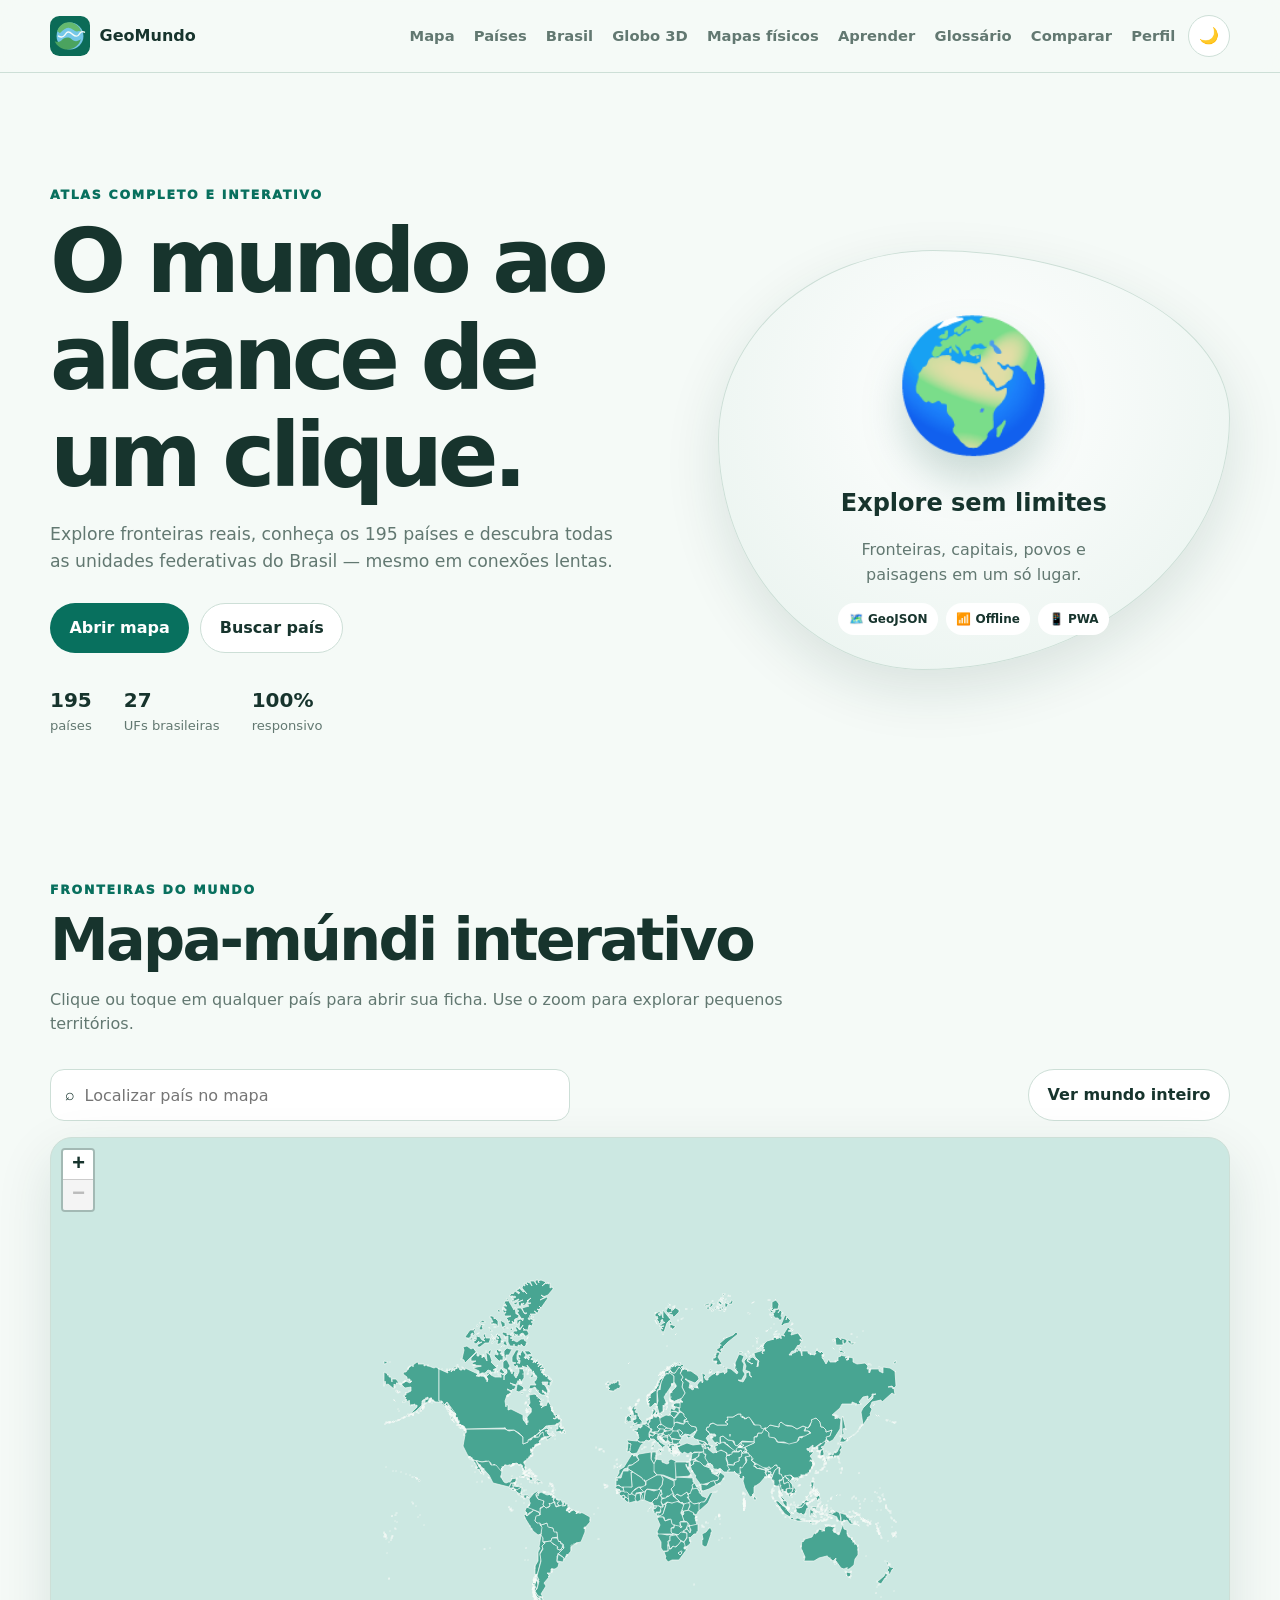
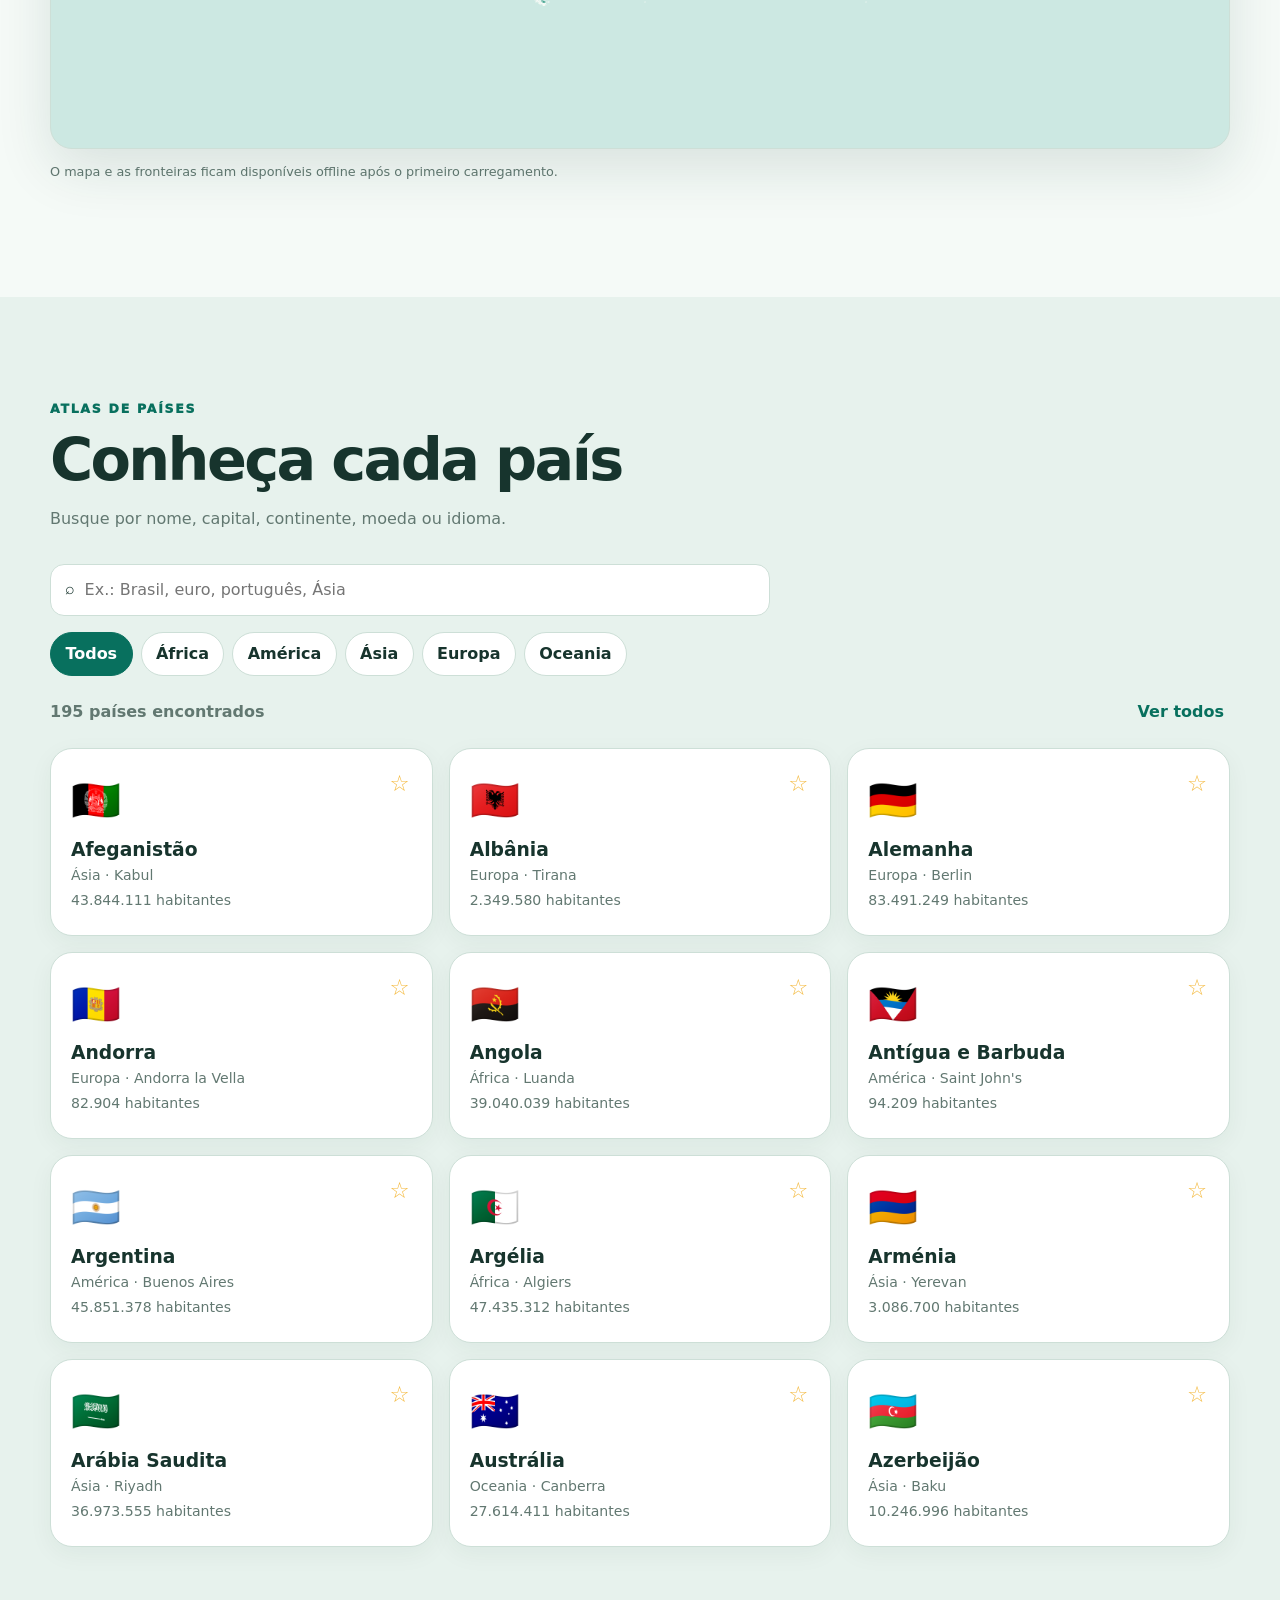
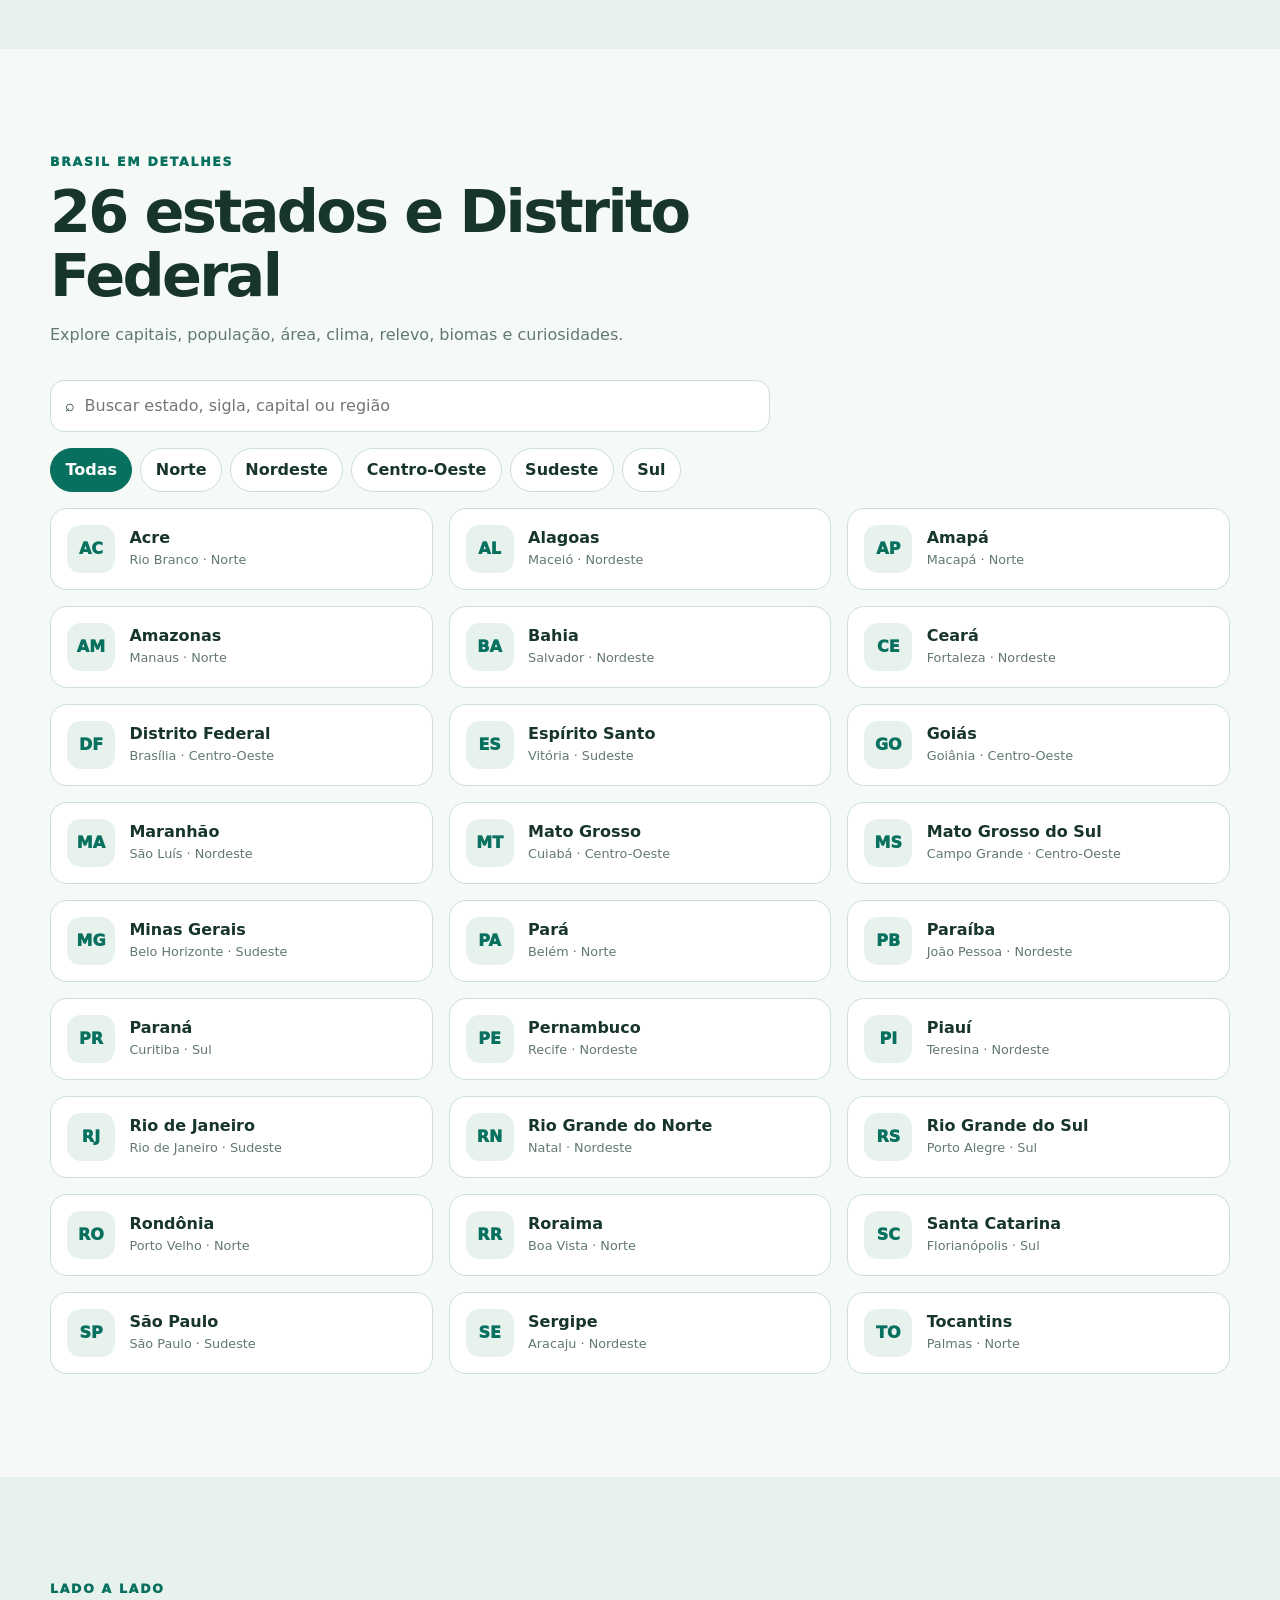
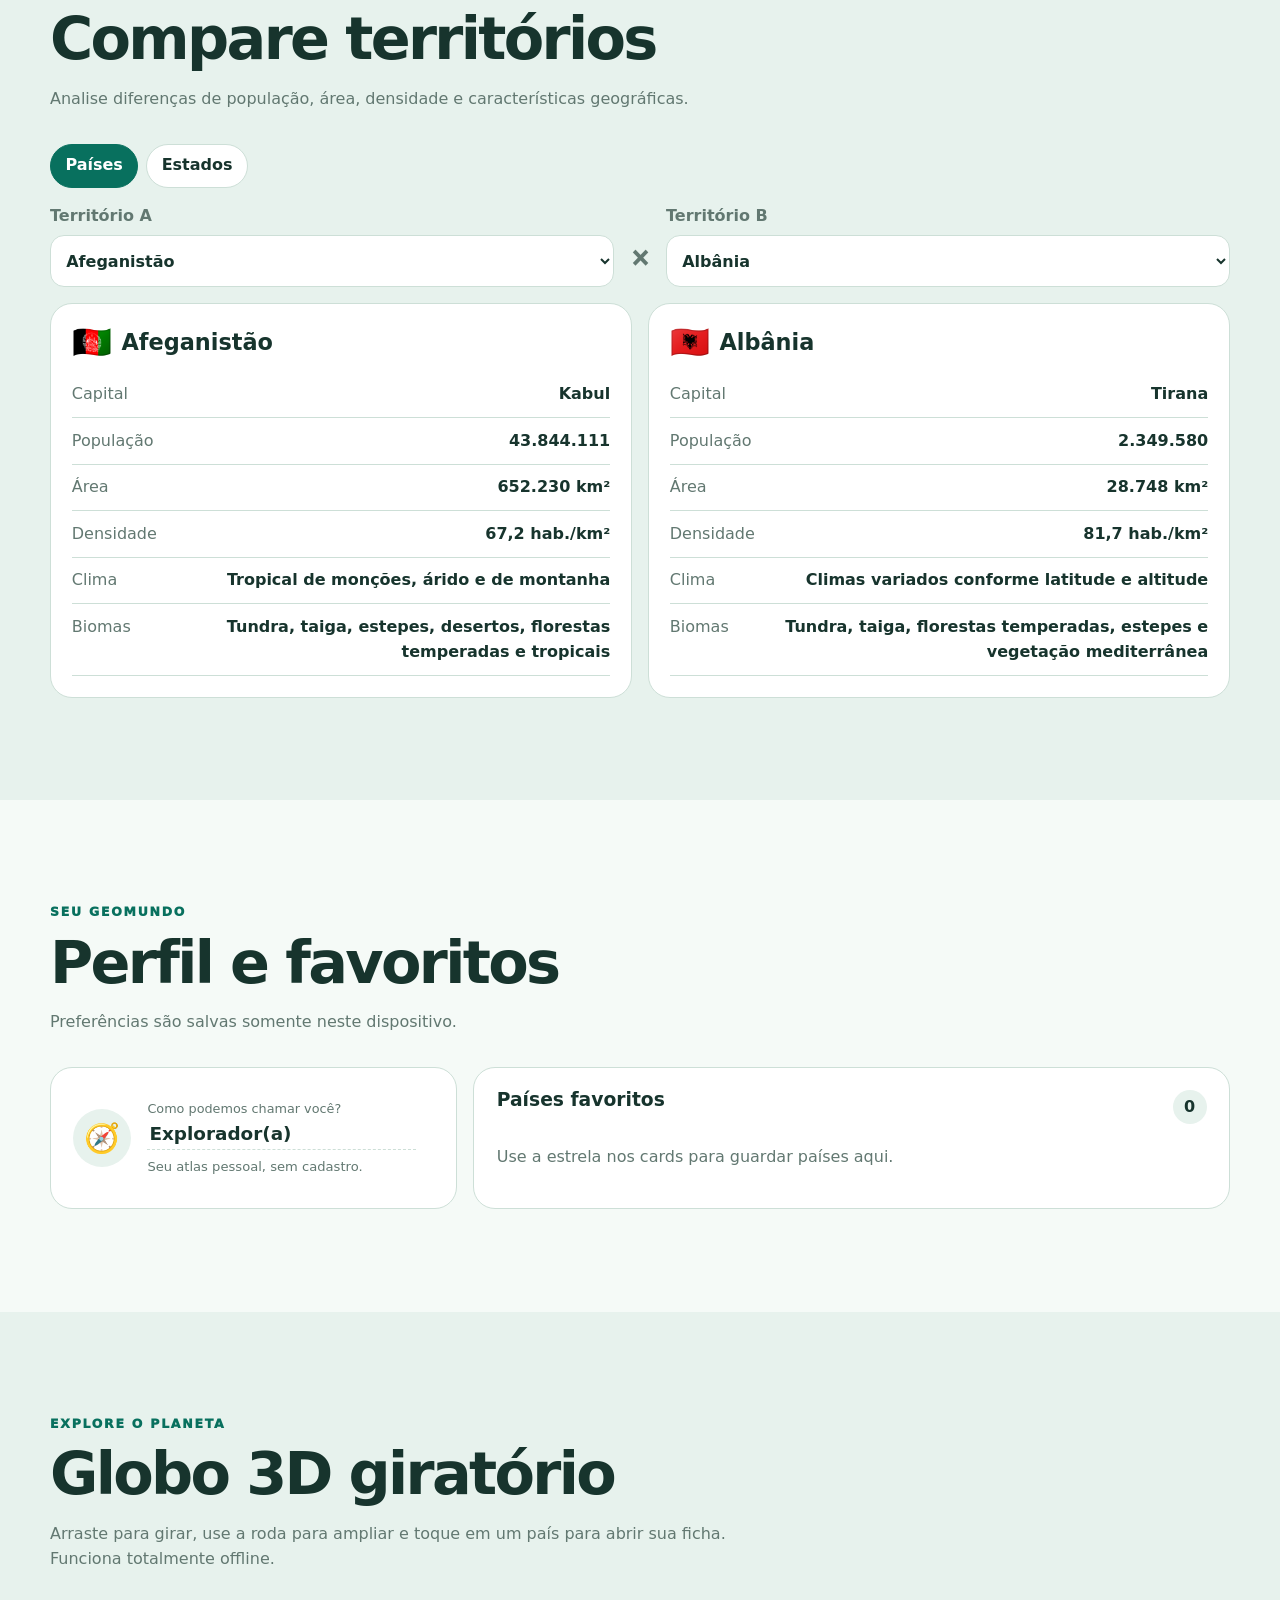
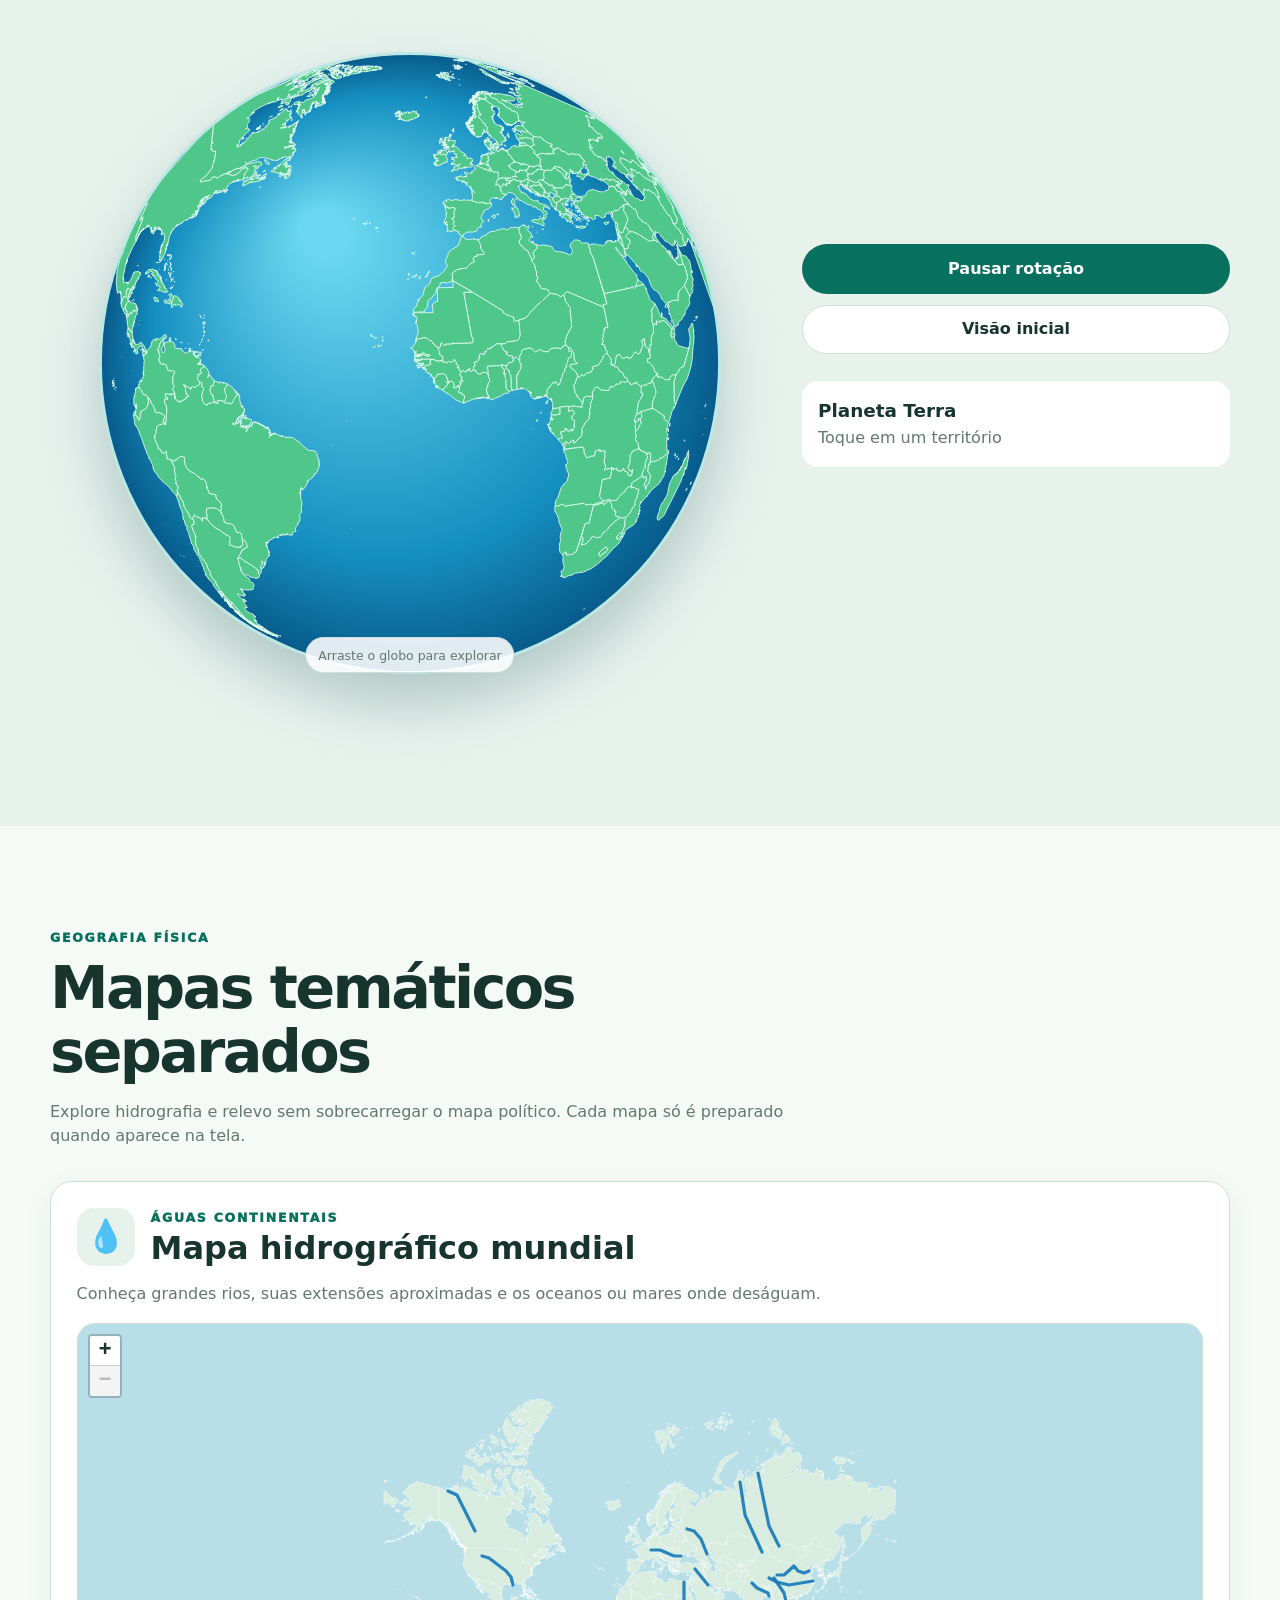
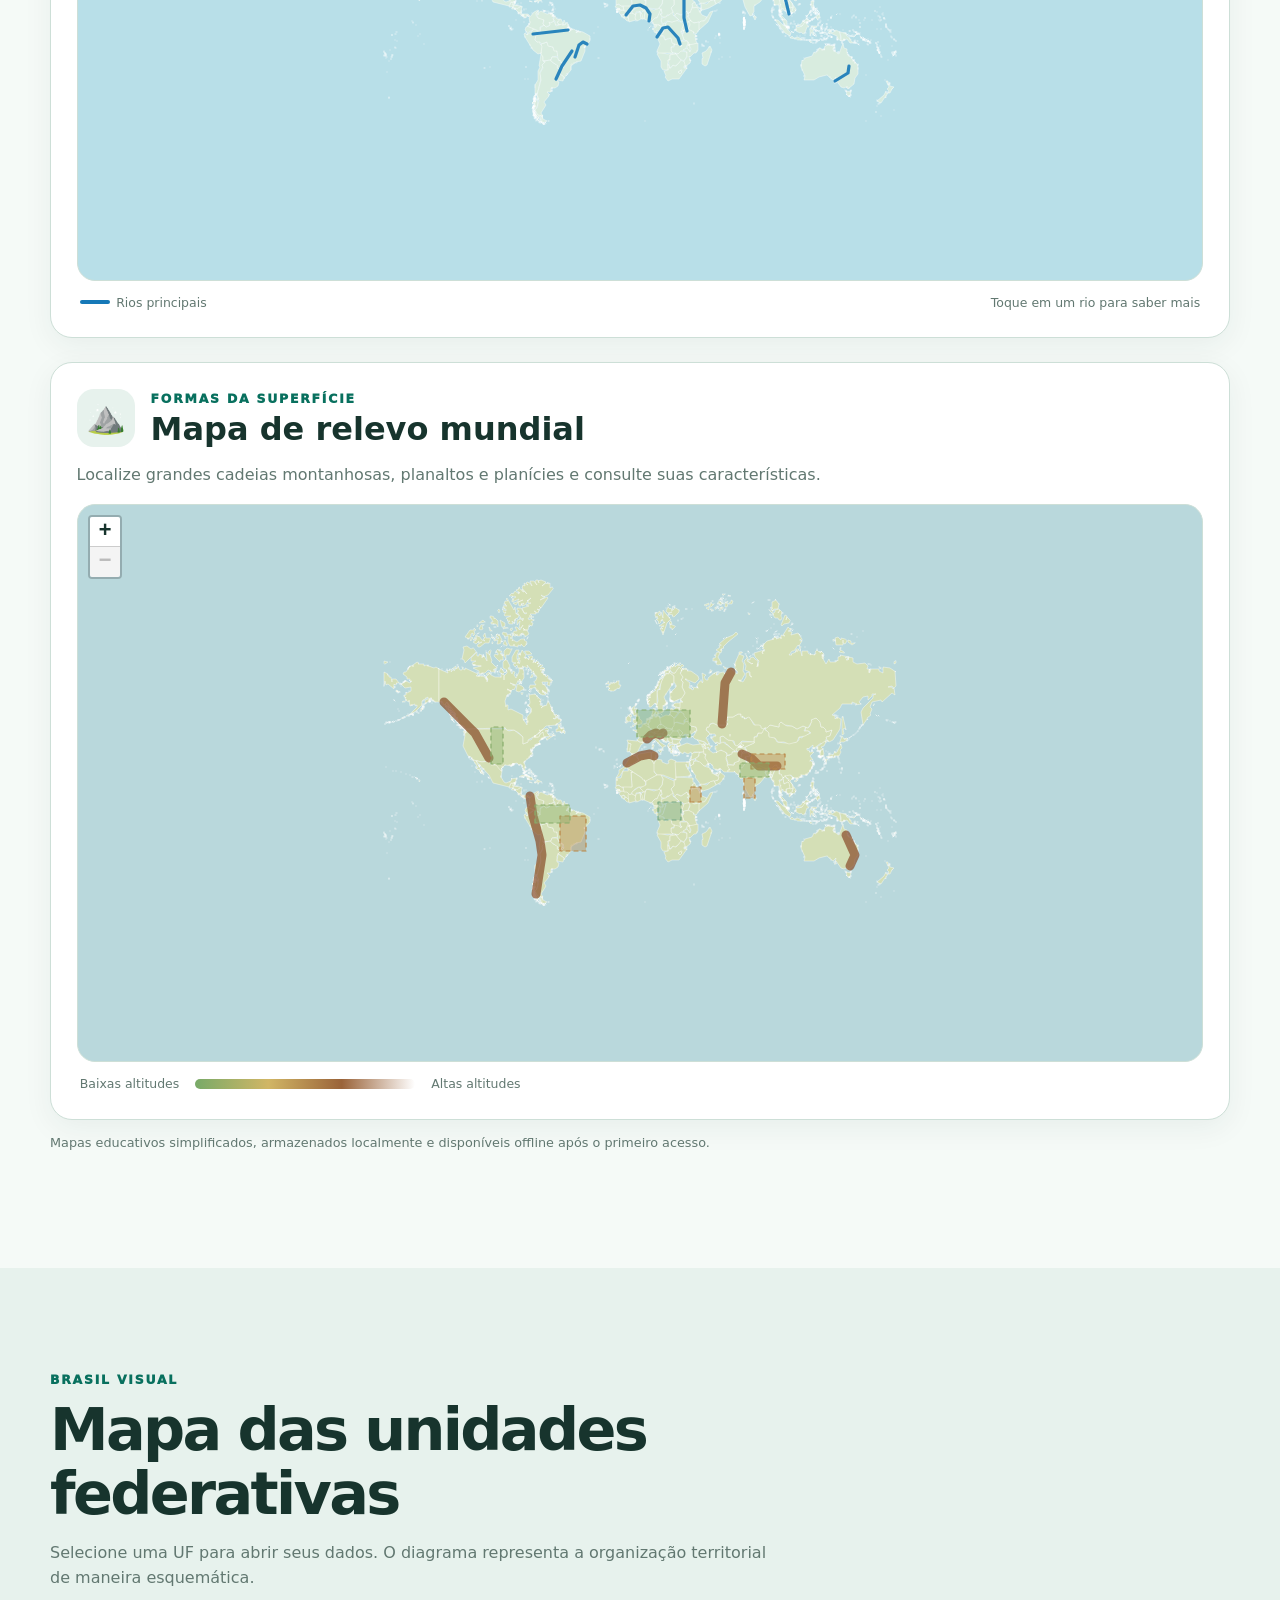
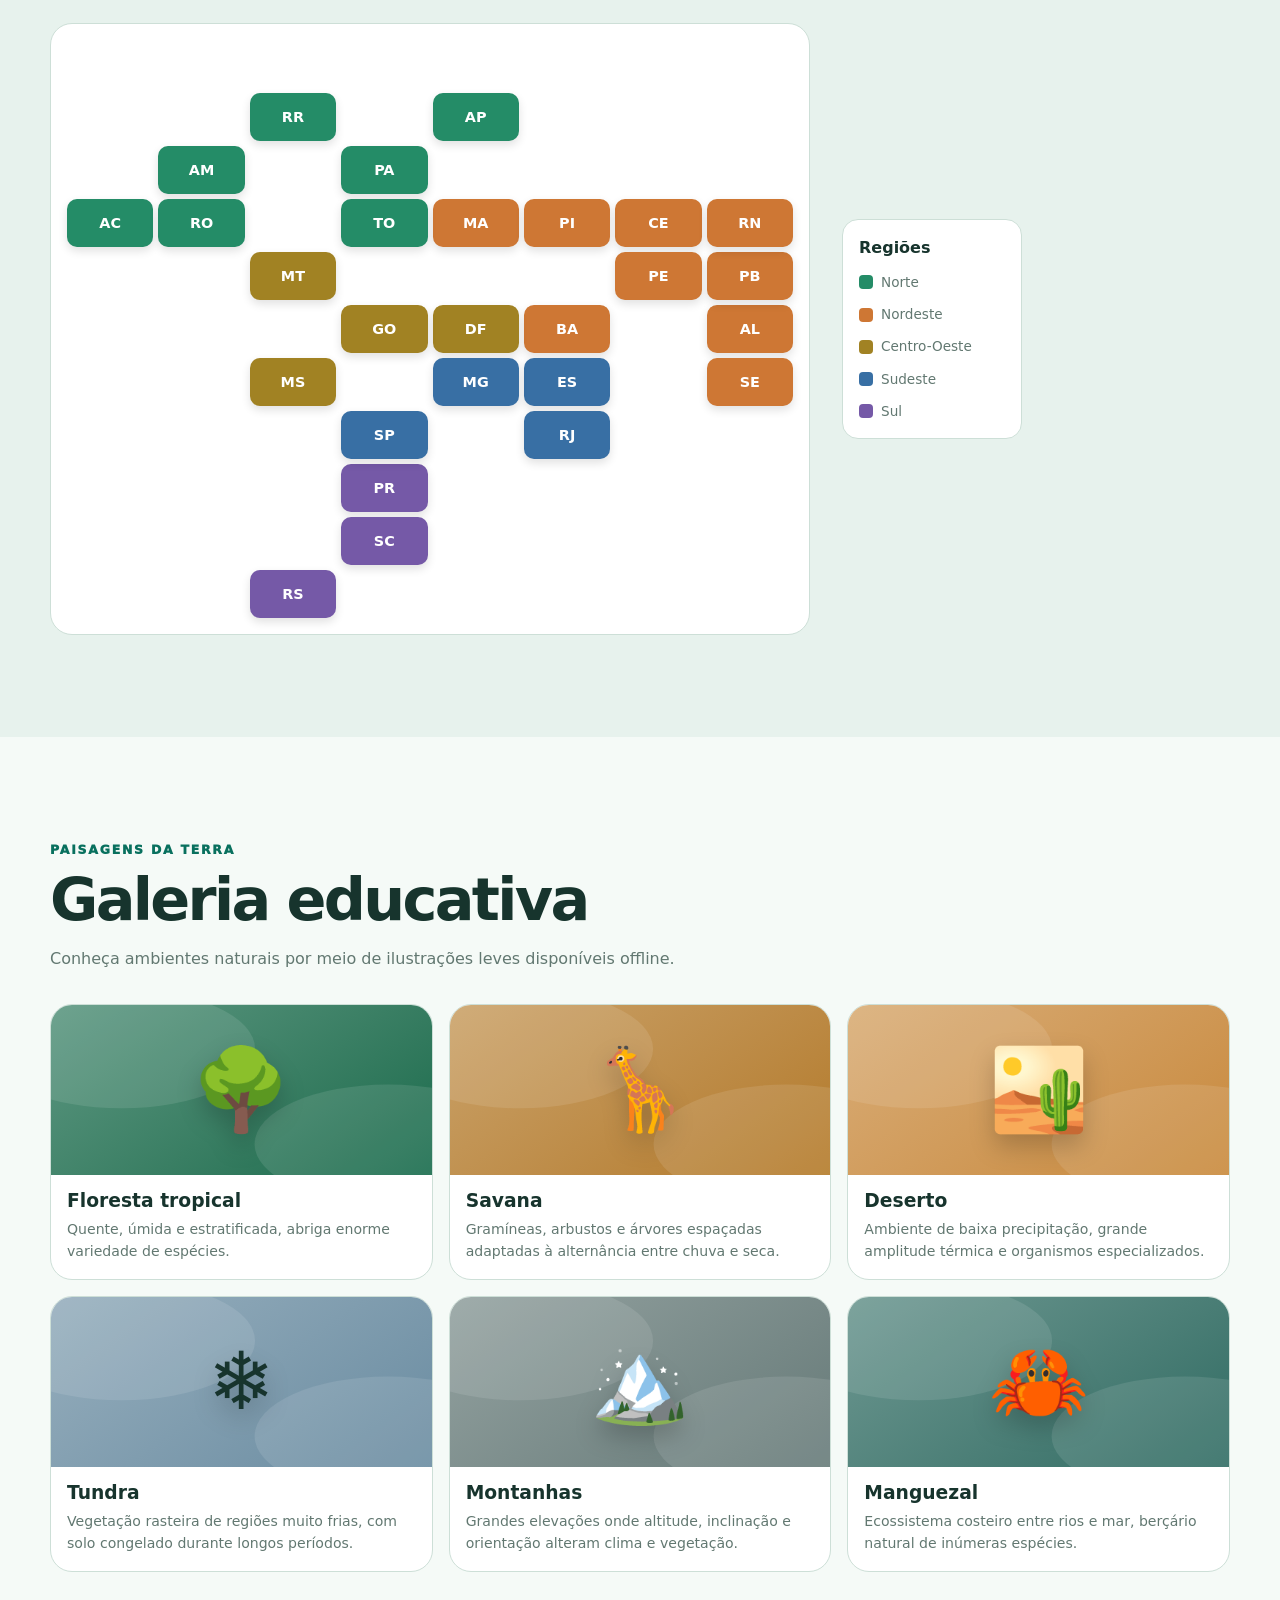
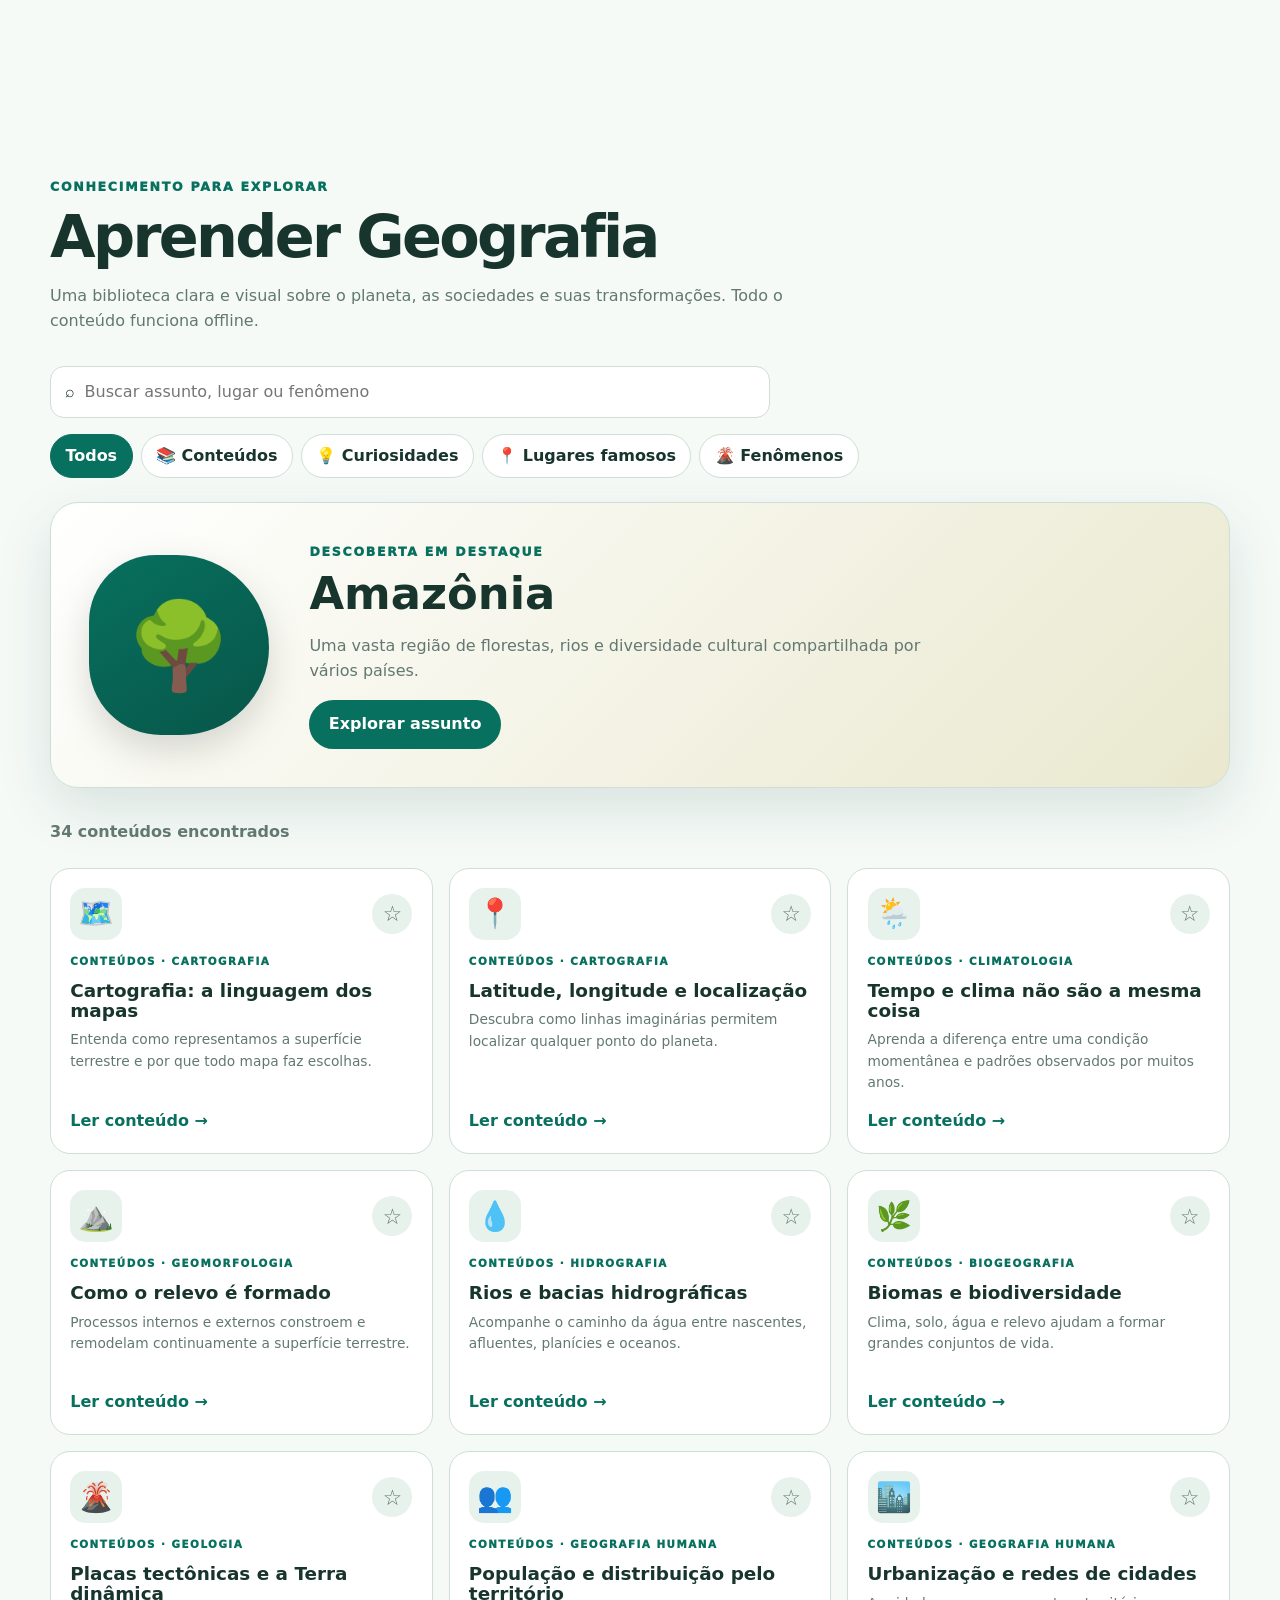
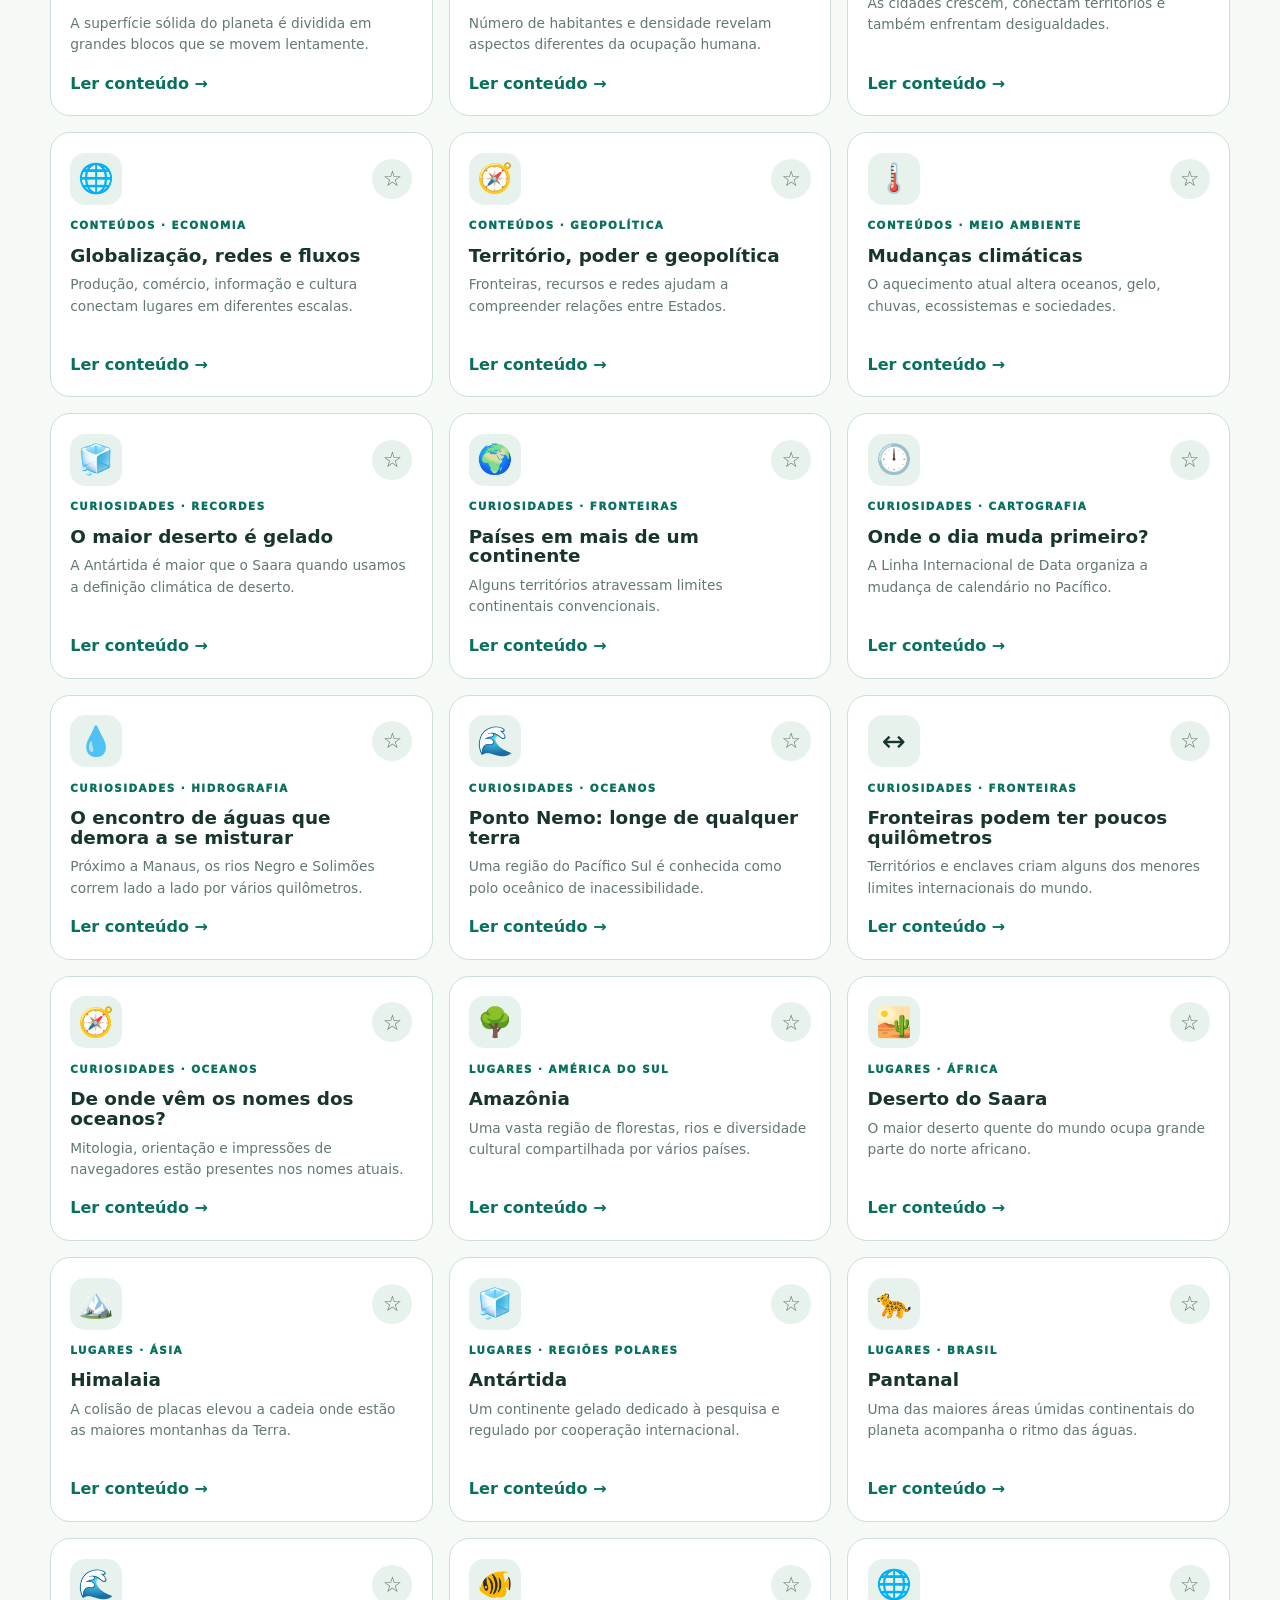
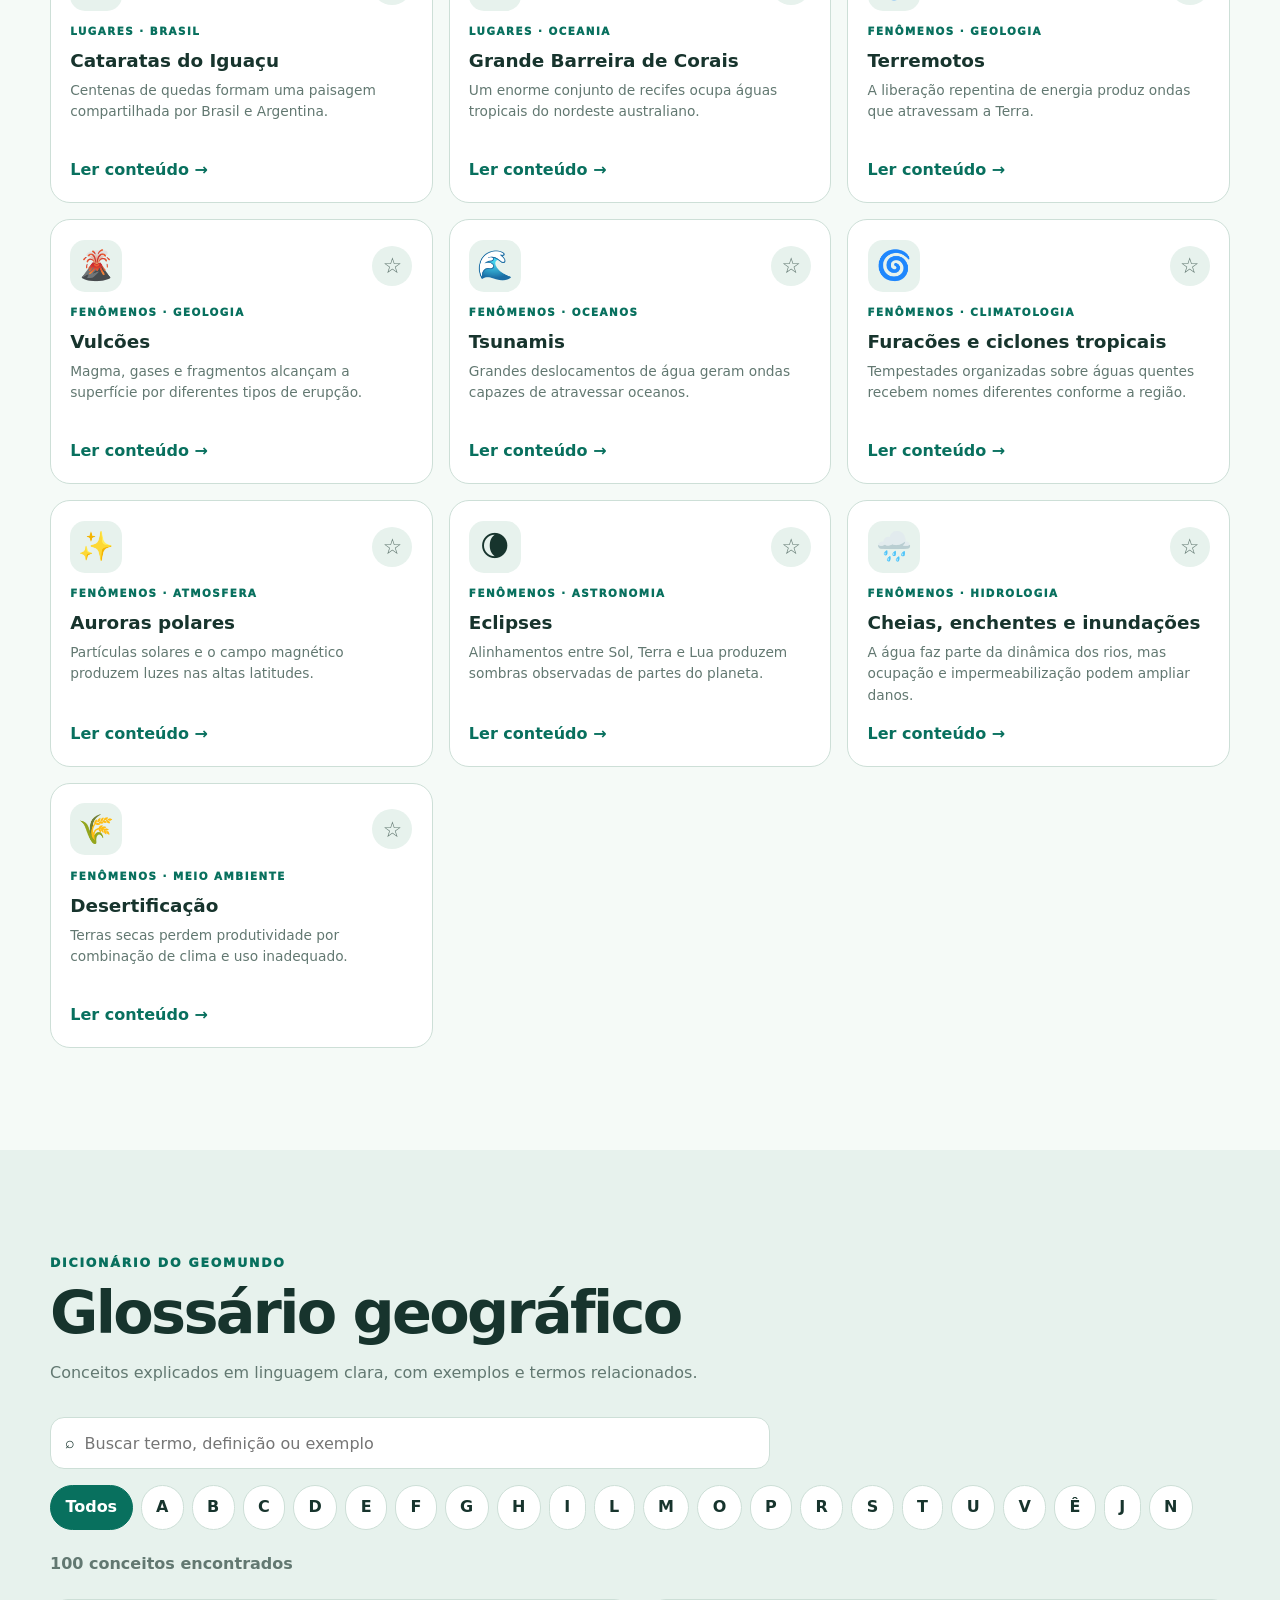
==== index.html @ 4d4405e1 "Adicionar biblioteca e dicionário geográfico" ====
<!doctype html>
<html lang="pt-BR">
<head>
  <meta charset="utf-8">
  <meta name="viewport" content="width=device-width,initial-scale=1,viewport-fit=cover">
  <meta name="theme-color" content="#086a5b">
  <meta name="description" content="GeoMundo: mapa interativo, países e estados brasileiros para explorar e comparar.">
  <link rel="manifest" href="./manifest.webmanifest">
  <link rel="icon" href="./assets/icons/icon.svg" type="image/svg+xml">
  <link rel="apple-touch-icon" href="./assets/icons/icon-192.png">
  <link rel="stylesheet" href="./assets/vendor/leaflet/leaflet.css">
  <link rel="stylesheet" href="./styles.css">
  <title>GeoMundo — Atlas interativo</title>
</head>
<body>
  <a class="skip-link" href="#content">Pular para o conteúdo</a>
  <header class="site-header">
    <div class="container nav-wrap">
      <a class="brand" href="#home"><img src="./assets/icons/icon.svg" alt="" width="40" height="40"><span>GeoMundo</span></a>
      <button id="menuButton" class="icon-button menu-button" aria-expanded="false" aria-controls="mainNav"><span aria-hidden="true">☰</span><span class="sr-only">Abrir menu</span></button>
      <nav id="mainNav" class="main-nav" aria-label="Navegação principal"><a href="#mapa">Mapa</a><a href="#paises">Países</a><a href="#brasil">Brasil</a><a href="#globo3d">Globo 3D</a><a href="#mapas-fisicos">Mapas físicos</a><a href="#aprender">Aprender</a><a href="#glossario">Glossário</a><a href="#comparar">Comparar</a><a href="#perfil">Perfil</a></nav>
      <button id="themeButton" class="icon-button" aria-label="Alternar tema">🌙</button>
      <button id="installButton" class="install-button" hidden>Instalar app</button>
    </div>
  </header>

  <main id="content">
    <section id="home" class="hero"><div class="container hero-grid"><div><p class="eyebrow">Atlas completo e interativo</p><h1>O mundo ao alcance de um clique.</h1><p class="hero-text">Explore fronteiras reais, conheça os 195 países e descubra todas as unidades federativas do Brasil — mesmo em conexões lentas.</p><div class="actions"><a class="button primary" href="#mapa">Abrir mapa</a><a class="button secondary" href="#paises">Buscar país</a></div><ul class="stats"><li><strong>195</strong><span>países</span></li><li><strong>27</strong><span>UFs brasileiras</span></li><li><strong>100%</strong><span>responsivo</span></li></ul></div><div class="hero-panel"><span class="globe">🌍</span><strong>Explore sem limites</strong><p>Fronteiras, capitais, povos e paisagens em um só lugar.</p><div class="mini-tags"><span>🗺️ GeoJSON</span><span>📶 Offline</span><span>📱 PWA</span></div></div></div></section>

    <section id="mapa" class="section map-section"><div class="container"><div class="section-heading"><p class="eyebrow">Fronteiras do mundo</p><h2>Mapa-múndi interativo</h2><p>Clique ou toque em qualquer país para abrir sua ficha. Use o zoom para explorar pequenos territórios.</p></div><div class="map-toolbar"><label class="search"><span aria-hidden="true">⌕</span><input id="mapSearch" type="search" placeholder="Localizar país no mapa" autocomplete="off"></label><button id="resetMap" class="button secondary">Ver mundo inteiro</button></div><div id="worldMap" role="application" aria-label="Mapa interativo dos países do mundo"><div class="map-loading">Carregando fronteiras…</div></div><p class="map-note">O mapa e as fronteiras ficam disponíveis offline após o primeiro carregamento.</p></div></section>

    <section id="paises" class="section section-alt"><div class="container"><div class="section-heading"><p class="eyebrow">Atlas de países</p><h2>Conheça cada país</h2><p>Busque por nome, capital, continente, moeda ou idioma.</p></div><label class="search wide"><span aria-hidden="true">⌕</span><input id="countrySearch" type="search" placeholder="Ex.: Brasil, euro, português, Ásia"></label><div id="continentFilters" class="filters"><button class="chip active" data-continent="Todos">Todos</button><button class="chip" data-continent="África">África</button><button class="chip" data-continent="América">América</button><button class="chip" data-continent="Ásia">Ásia</button><button class="chip" data-continent="Europa">Europa</button><button class="chip" data-continent="Oceania">Oceania</button></div><div class="result-bar"><strong id="countryCount">Carregando…</strong><button id="toggleCountries" class="text-button">Ver todos</button></div><div id="countryGrid" class="country-grid" aria-live="polite"></div></div></section>

    <section id="brasil" class="section"><div class="container"><div class="section-heading"><p class="eyebrow">Brasil em detalhes</p><h2>26 estados e Distrito Federal</h2><p>Explore capitais, população, área, clima, relevo, biomas e curiosidades.</p></div><label class="search wide"><span aria-hidden="true">⌕</span><input id="stateSearch" type="search" placeholder="Buscar estado, sigla, capital ou região"></label><div id="regionFilters" class="filters"><button class="chip active" data-region="Todas">Todas</button><button class="chip" data-region="Norte">Norte</button><button class="chip" data-region="Nordeste">Nordeste</button><button class="chip" data-region="Centro-Oeste">Centro-Oeste</button><button class="chip" data-region="Sudeste">Sudeste</button><button class="chip" data-region="Sul">Sul</button></div><div id="stateGrid" class="state-grid"></div></div></section>

    <section id="comparar" class="section section-alt"><div class="container"><div class="section-heading"><p class="eyebrow">Lado a lado</p><h2>Compare territórios</h2><p>Analise diferenças de população, área, densidade e características geográficas.</p></div><div class="compare-tabs"><button class="tab active" data-type="countries">Países</button><button class="tab" data-type="states">Estados</button></div><div class="compare-picker"><label>Território A<select id="compareA"></select></label><span aria-hidden="true">×</span><label>Território B<select id="compareB"></select></label></div><div id="compareResult" class="compare-result"></div></div></section>

    <section id="perfil" class="section"><div class="container"><div class="section-heading"><p class="eyebrow">Seu GeoMundo</p><h2>Perfil e favoritos</h2><p>Preferências são salvas somente neste dispositivo.</p></div><div class="profile-layout"><article class="profile-card"><div class="avatar">🧭</div><div><label for="profileName">Como podemos chamar você?</label><input id="profileName" maxlength="40" value="Explorador(a)"><p>Seu atlas pessoal, sem cadastro.</p></div></article><article class="favorites-card"><div class="favorites-title"><h3>Países favoritos</h3><strong id="favoriteCount">0</strong></div><div id="favoriteList" class="favorite-list"></div></article></div></div></section>
    <section id="globo3d" class="section section-alt"><div class="container"><div class="section-heading"><p class="eyebrow">Explore o planeta</p><h2>Globo 3D giratório</h2><p>Arraste para girar, use a roda para ampliar e toque em um país para abrir sua ficha. Funciona totalmente offline.</p></div><div class="globe-layout"><div class="globe-stage"><canvas id="globeCanvas" width="720" height="720" aria-label="Globo tridimensional interativo" role="application"></canvas><div class="globe-hint">Arraste o globo para explorar</div></div><aside class="globe-controls"><button id="toggleGlobeRotation" class="button primary">Pausar rotação</button><button id="resetGlobe" class="button secondary">Visão inicial</button><p><strong id="globeCountry">Planeta Terra</strong><br><span id="globeCountryHint">Toque em um território</span></p></aside></div></div></section>

    <section id="mapas-fisicos" class="section"><div class="container"><div class="section-heading"><p class="eyebrow">Geografia física</p><h2>Mapas temáticos separados</h2><p>Explore hidrografia e relevo sem sobrecarregar o mapa político. Cada mapa só é preparado quando aparece na tela.</p></div><div class="physical-map-grid"><article class="physical-map-card"><div class="physical-map-title"><span>💧</span><div><p class="eyebrow">Águas continentais</p><h3>Mapa hidrográfico mundial</h3></div></div><p>Conheça grandes rios, suas extensões aproximadas e os oceanos ou mares onde deságuam.</p><div id="hydroMap" class="thematic-map" role="application" aria-label="Mapa hidrográfico mundial"><div class="map-loading">O mapa será carregado ao chegar aqui…</div></div><div class="thematic-legend"><span><i class="river-line"></i>Rios principais</span><span>Toque em um rio para saber mais</span></div></article><article class="physical-map-card"><div class="physical-map-title"><span>⛰️</span><div><p class="eyebrow">Formas da superfície</p><h3>Mapa de relevo mundial</h3></div></div><p>Localize grandes cadeias montanhosas, planaltos e planícies e consulte suas características.</p><div id="reliefMap" class="thematic-map" role="application" aria-label="Mapa de relevo mundial"><div class="map-loading">O mapa será carregado ao chegar aqui…</div></div><div class="thematic-legend relief-scale"><span>Baixas altitudes</span><i></i><span>Altas altitudes</span></div></article></div><p class="map-note">Mapas educativos simplificados, armazenados localmente e disponíveis offline após o primeiro acesso.</p></div></section>

    <section id="mapa-brasil" class="section section-alt"><div class="container"><div class="section-heading"><p class="eyebrow">Brasil visual</p><h2>Mapa das unidades federativas</h2><p>Selecione uma UF para abrir seus dados. O diagrama representa a organização territorial de maneira esquemática.</p></div><div class="brazil-map-layout"><div id="brazilMap" class="brazil-map" role="group" aria-label="Mapa esquemático das unidades federativas do Brasil"></div><aside class="map-legend"><strong>Regiões</strong><span><i class="north"></i>Norte</span><span><i class="northeast"></i>Nordeste</span><span><i class="central"></i>Centro-Oeste</span><span><i class="southeast"></i>Sudeste</span><span><i class="south"></i>Sul</span></aside></div></div></section>

    <section id="galeria" class="section"><div class="container"><div class="section-heading"><p class="eyebrow">Paisagens da Terra</p><h2>Galeria educativa</h2><p>Conheça ambientes naturais por meio de ilustrações leves disponíveis offline.</p></div><div id="galleryGrid" class="gallery-grid"></div></div></section>

    <section id="aprender" class="section"><div class="container"><div class="section-heading"><p class="eyebrow">Conhecimento para explorar</p><h2>Aprender Geografia</h2><p>Uma biblioteca clara e visual sobre o planeta, as sociedades e suas transformações. Todo o conteúdo funciona offline.</p></div><label class="search wide knowledge-search"><span aria-hidden="true">⌕</span><input id="knowledgeSearch" type="search" placeholder="Buscar assunto, lugar ou fenômeno"></label><div id="knowledgeFilters" class="filters knowledge-filters" role="group" aria-label="Filtrar biblioteca"><button class="chip active" data-knowledge-filter="Todos">Todos</button><button class="chip" data-knowledge-filter="Conteúdos">📚 Conteúdos</button><button class="chip" data-knowledge-filter="Curiosidades">💡 Curiosidades</button><button class="chip" data-knowledge-filter="Lugares">📍 Lugares famosos</button><button class="chip" data-knowledge-filter="Fenômenos">🌋 Fenômenos</button></div><div class="knowledge-featured"><div><span id="knowledgeFeaturedIcon">🌍</span></div><div><p class="eyebrow">Descoberta em destaque</p><h3 id="knowledgeFeaturedTitle">Carregando…</h3><p id="knowledgeFeaturedSummary"></p><button id="knowledgeFeaturedButton" class="button primary">Explorar assunto</button></div></div><div class="result-bar"><strong id="knowledgeCount">Carregando biblioteca…</strong></div><div id="knowledgeGrid" class="knowledge-grid" aria-live="polite"></div></div></section>

    <section id="glossario" class="section section-alt"><div class="container"><div class="section-heading"><p class="eyebrow">Dicionário do GeoMundo</p><h2>Glossário geográfico</h2><p>Conceitos explicados em linguagem clara, com exemplos e termos relacionados.</p></div><label class="search wide"><span aria-hidden="true">⌕</span><input id="glossarySearch" type="search" placeholder="Buscar termo, definição ou exemplo"></label><div id="glossaryLetters" class="filters glossary-letters"></div><div class="result-bar"><strong id="glossaryCount">Carregando…</strong></div><div id="glossaryGrid" class="glossary-grid"></div></div></section>

    <section id="fontes" class="section"><div class="container"><div class="section-heading"><p class="eyebrow">Recursos online</p><h2>Dados e imagens atualizados</h2><p>Quando houver internet, consulte fontes especializadas em uma nova aba.</p></div><div class="resource-grid"><a href="https://www.climatempo.com.br/" target="_blank" rel="noopener noreferrer"><span>🌦️</span><strong>Clima em tempo real</strong><small>Climatempo</small></a><a href="https://worldview.earthdata.nasa.gov/" target="_blank" rel="noopener noreferrer"><span>🛰️</span><strong>Imagens de satélite</strong><small>NASA Worldview</small></a><a href="https://data.worldbank.org/" target="_blank" rel="noopener noreferrer"><span>📈</span><strong>PIB e indicadores</strong><small>Banco Mundial</small></a><a href="https://paises.ibge.gov.br/" target="_blank" rel="noopener noreferrer"><span>🌐</span><strong>Países e indicadores</strong><small>IBGE</small></a></div></div></section>
  </main>

  <dialog id="detailDialog"><button id="closeDialog" class="dialog-close" aria-label="Fechar">×</button><div id="detailContent"></div></dialog>
  <dialog id="knowledgeDialog" class="knowledge-dialog"><button id="closeKnowledgeDialog" class="dialog-close" aria-label="Fechar conteúdo">×</button><article id="knowledgeContent"></article></dialog>
  <div id="updateNotice" class="update-notice" hidden role="status"><div><strong>Nova versão disponível</strong><span>Atualize para receber as novidades.</span></div><button id="updateButton" class="button primary">Atualizar agora</button><button id="dismissUpdate" class="icon-button" aria-label="Fechar aviso">×</button></div>
  <footer><div class="container footer-wrap"><a class="brand" href="#home"><img src="./assets/icons/icon.svg" alt="" width="34"><span>GeoMundo</span></a><p>Atlas educativo · PWA · <span id="year"></span></p></div></footer>
  <script src="./assets/vendor/leaflet/leaflet.js"></script>
  <script src="./app.js" defer></script>
  <script src="./addons.js?v=4" defer></script>
</body>
</html>
---- assets/vendor/leaflet/leaflet.css ----
/* required styles */

.leaflet-pane,
.leaflet-tile,
.leaflet-marker-icon,
.leaflet-marker-shadow,
.leaflet-tile-container,
.leaflet-pane > svg,
.leaflet-pane > canvas,
.leaflet-zoom-box,
.leaflet-image-layer,
.leaflet-layer {
	position: absolute;
	left: 0;
	top: 0;
	}
.leaflet-container {
	overflow: hidden;
	}
.leaflet-tile,
.leaflet-marker-icon,
.leaflet-marker-shadow {
	-webkit-user-select: none;
	   -moz-user-select: none;
	        user-select: none;
	  -webkit-user-drag: none;
	}
/* Prevents IE11 from highlighting tiles in blue */
.leaflet-tile::selection {
	background: transparent;
}
/* Safari renders non-retina tile on retina better with this, but Chrome is worse */
.leaflet-safari .leaflet-tile {
	image-rendering: -webkit-optimize-contrast;
	}
/* hack that prevents hw layers "stretching" when loading new tiles */
.leaflet-safari .leaflet-tile-container {
	width: 1600px;
	height: 1600px;
	-webkit-transform-origin: 0 0;
	}
.leaflet-marker-icon,
.leaflet-marker-shadow {
	display: block;
	}
/* .leaflet-container svg: reset svg max-width decleration shipped in Joomla! (joomla.org) 3.x */
/* .leaflet-container img: map is broken in FF if you have max-width: 100% on tiles */
.leaflet-container .leaflet-overlay-pane svg {
	max-width: none !important;
	max-height: none !important;
	}
.leaflet-container .leaflet-marker-pane img,
.leaflet-container .leaflet-shadow-pane img,
.leaflet-container .leaflet-tile-pane img,
.leaflet-container img.leaflet-image-layer,
.leaflet-container .leaflet-tile {
	max-width: none !important;
	max-height: none !important;
	width: auto;
	padding: 0;
	}

.leaflet-container img.leaflet-tile {
	/* See: https://bugs.chromium.org/p/chromium/issues/detail?id=600120 */
	mix-blend-mode: plus-lighter;
}

.leaflet-container.leaflet-touch-zoom {
	-ms-touch-action: pan-x pan-y;
	touch-action: pan-x pan-y;
	}
.leaflet-container.leaflet-touch-drag {
	-ms-touch-action: pinch-zoom;
	/* Fallback for FF which doesn't support pinch-zoom */
	touch-action: none;
	touch-action: pinch-zoom;
}
.leaflet-container.leaflet-touch-drag.leaflet-touch-zoom {
	-ms-touch-action: none;
	touch-action: none;
}
.leaflet-container {
	-webkit-tap-highlight-color: transparent;
}
.leaflet-container a {
	-webkit-tap-highlight-color: rgba(51, 181, 229, 0.4);
}
.leaflet-tile {
	filter: inherit;
	visibility: hidden;
	}
.leaflet-tile-loaded {
	visibility: inherit;
	}
.leaflet-zoom-box {
	width: 0;
	height: 0;
	-moz-box-sizing: border-box;
	     box-sizing: border-box;
	z-index: 800;
	}
/* workaround for https://bugzilla.mozilla.org/show_bug.cgi?id=888319 */
.leaflet-overlay-pane svg {
	-moz-user-select: none;
	}

.leaflet-pane         { z-index: 400; }

.leaflet-tile-pane    { z-index: 200; }
.leaflet-overlay-pane { z-index: 400; }
.leaflet-shadow-pane  { z-index: 500; }
.leaflet-marker-pane  { z-index: 600; }
.leaflet-tooltip-pane   { z-index: 650; }
.leaflet-popup-pane   { z-index: 700; }

.leaflet-map-pane canvas { z-index: 100; }
.leaflet-map-pane svg    { z-index: 200; }

.leaflet-vml-shape {
	width: 1px;
	height: 1px;
	}
.lvml {
	behavior: url(#default#VML);
	display: inline-block;
	position: absolute;
	}


/* control positioning */

.leaflet-control {
	position: relative;
	z-index: 800;
	pointer-events: visiblePainted; /* IE 9-10 doesn't have auto */
	pointer-events: auto;
	}
.leaflet-top,
.leaflet-bottom {
	position: absolute;
	z-index: 1000;
	pointer-events: none;
	}
.leaflet-top {
	top: 0;
	}
.leaflet-right {
	right: 0;
	}
.leaflet-bottom {
	bottom: 0;
	}
.leaflet-left {
	left: 0;
	}
.leaflet-control {
	float: left;
	clear: both;
	}
.leaflet-right .leaflet-control {
	float: right;
	}
.leaflet-top .leaflet-control {
	margin-top: 10px;
	}
.leaflet-bottom .leaflet-control {
	margin-bottom: 10px;
	}
.leaflet-left .leaflet-control {
	margin-left: 10px;
	}
.leaflet-right .leaflet-control {
	margin-right: 10px;
	}


/* zoom and fade animations */

.leaflet-fade-anim .leaflet-popup {
	opacity: 0;
	-webkit-transition: opacity 0.2s linear;
	   -moz-transition: opacity 0.2s linear;
	        transition: opacity 0.2s linear;
	}
.leaflet-fade-anim .leaflet-map-pane .leaflet-popup {
	opacity: 1;
	}
.leaflet-zoom-animated {
	-webkit-transform-origin: 0 0;
	    -ms-transform-origin: 0 0;
	        transform-origin: 0 0;
	}
svg.leaflet-zoom-animated {
	will-change: transform;
}

.leaflet-zoom-anim .leaflet-zoom-animated {
	-webkit-transition: -webkit-transform 0.25s cubic-bezier(0,0,0.25,1);
	   -moz-transition:    -moz-transform 0.25s cubic-bezier(0,0,0.25,1);
	        transition:         transform 0.25s cubic-bezier(0,0,0.25,1);
	}
.leaflet-zoom-anim .leaflet-tile,
.leaflet-pan-anim .leaflet-tile {
	-webkit-transition: none;
	   -moz-transition: none;
	        transition: none;
	}

.leaflet-zoom-anim .leaflet-zoom-hide {
	visibility: hidden;
	}


/* cursors */

.leaflet-interactive {
	cursor: pointer;
	}
.leaflet-grab {
	cursor: -webkit-grab;
	cursor:    -moz-grab;
	cursor:         grab;
	}
.leaflet-crosshair,
.leaflet-crosshair .leaflet-interactive {
	cursor: crosshair;
	}
.leaflet-popup-pane,
.leaflet-control {
	cursor: auto;
	}
.leaflet-dragging .leaflet-grab,
.leaflet-dragging .leaflet-grab .leaflet-interactive,
.leaflet-dragging .leaflet-marker-draggable {
	cursor: move;
	cursor: -webkit-grabbing;
	cursor:    -moz-grabbing;
	cursor:         grabbing;
	}

/* marker & overlays interactivity */
.leaflet-marker-icon,
.leaflet-marker-shadow,
.leaflet-image-layer,
.leaflet-pane > svg path,
.leaflet-tile-container {
	pointer-events: none;
	}

.leaflet-marker-icon.leaflet-interactive,
.leaflet-image-layer.leaflet-interactive,
.leaflet-pane > svg path.leaflet-interactive,
svg.leaflet-image-layer.leaflet-interactive path {
	pointer-events: visiblePainted; /* IE 9-10 doesn't have auto */
	pointer-events: auto;
	}

/* visual tweaks */

.leaflet-container {
	background: #ddd;
	outline-offset: 1px;
	}
.leaflet-container a {
	color: #0078A8;
	}
.leaflet-zoom-box {
	border: 2px dotted #38f;
	background: rgba(255,255,255,0.5);
	}


/* general typography */
.leaflet-container {
	font-family: "Helvetica Neue", Arial, Helvetica, sans-serif;
	font-size: 12px;
	font-size: 0.75rem;
	line-height: 1.5;
	}


/* general toolbar styles */

.leaflet-bar {
	box-shadow: 0 1px 5px rgba(0,0,0,0.65);
	border-radius: 4px;
	}
.leaflet-bar a {
	background-color: #fff;
	border-bottom: 1px solid #ccc;
	width: 26px;
	height: 26px;
	line-height: 26px;
	display: block;
	text-align: center;
	text-decoration: none;
	color: black;
	}
.leaflet-bar a,
.leaflet-control-layers-toggle {
	background-position: 50% 50%;
	background-repeat: no-repeat;
	display: block;
	}
.leaflet-bar a:hover,
.leaflet-bar a:focus {
	background-color: #f4f4f4;
	}
.leaflet-bar a:first-child {
	border-top-left-radius: 4px;
	border-top-right-radius: 4px;
	}
.leaflet-bar a:last-child {
	border-bottom-left-radius: 4px;
	border-bottom-right-radius: 4px;
	border-bottom: none;
	}
.leaflet-bar a.leaflet-disabled {
	cursor: default;
	background-color: #f4f4f4;
	color: #bbb;
	}

.leaflet-touch .leaflet-bar a {
	width: 30px;
	height: 30px;
	line-height: 30px;
	}
.leaflet-touch .leaflet-bar a:first-child {
	border-top-left-radius: 2px;
	border-top-right-radius: 2px;
	}
.leaflet-touch .leaflet-bar a:last-child {
	border-bottom-left-radius: 2px;
	border-bottom-right-radius: 2px;
	}

/* zoom control */

.leaflet-control-zoom-in,
.leaflet-control-zoom-out {
	font: bold 18px 'Lucida Console', Monaco, monospace;
	text-indent: 1px;
	}

.leaflet-touch .leaflet-control-zoom-in, .leaflet-touch .leaflet-control-zoom-out  {
	font-size: 22px;
	}


/* layers control */

.leaflet-control-layers {
	box-shadow: 0 1px 5px rgba(0,0,0,0.4);
	background: #fff;
	border-radius: 5px;
	}
.leaflet-control-layers-toggle {
	background-image: url(images/layers.png);
	width: 36px;
	height: 36px;
	}
.leaflet-retina .leaflet-control-layers-toggle {
	background-image: url(images/layers-2x.png);
	background-size: 26px 26px;
	}
.leaflet-touch .leaflet-control-layers-toggle {
	width: 44px;
	height: 44px;
	}
.leaflet-control-layers .leaflet-control-layers-list,
.leaflet-control-layers-expanded .leaflet-control-layers-toggle {
	display: none;
	}
.leaflet-control-layers-expanded .leaflet-control-layers-list {
	display: block;
	position: relative;
	}
.leaflet-control-layers-expanded {
	padding: 6px 10px 6px 6px;
	color: #333;
	background: #fff;
	}
.leaflet-control-layers-scrollbar {
	overflow-y: scroll;
	overflow-x: hidden;
	padding-right: 5px;
	}
.leaflet-control-layers-selector {
	margin-top: 2px;
	position: relative;
	top: 1px;
	}
.leaflet-control-layers label {
	display: block;
	font-size: 13px;
	font-size: 1.08333em;
	}
.leaflet-control-layers-separator {
	height: 0;
	border-top: 1px solid #ddd;
	margin: 5px -10px 5px -6px;
	}

/* Default icon URLs */
.leaflet-default-icon-path { /* used only in path-guessing heuristic, see L.Icon.Default */
	background-image: url(images/marker-icon.png);
	}


/* attribution and scale controls */

.leaflet-container .leaflet-control-attribution {
	background: #fff;
	background: rgba(255, 255, 255, 0.8);
	margin: 0;
	}
.leaflet-control-attribution,
.leaflet-control-scale-line {
	padding: 0 5px;
	color: #333;
	line-height: 1.4;
	}
.leaflet-control-attribution a {
	text-decoration: none;
	}
.leaflet-control-attribution a:hover,
.leaflet-control-attribution a:focus {
	text-decoration: underline;
	}
.leaflet-attribution-flag {
	display: inline !important;
	vertical-align: baseline !important;
	width: 1em;
	height: 0.6669em;
	}
.leaflet-left .leaflet-control-scale {
	margin-left: 5px;
	}
.leaflet-bottom .leaflet-control-scale {
	margin-bottom: 5px;
	}
.leaflet-control-scale-line {
	border: 2px solid #777;
	border-top: none;
	line-height: 1.1;
	padding: 2px 5px 1px;
	white-space: nowrap;
	-moz-box-sizing: border-box;
	     box-sizing: border-box;
	background: rgba(255, 255, 255, 0.8);
	text-shadow: 1px 1px #fff;
	}
.leaflet-control-scale-line:not(:first-child) {
	border-top: 2px solid #777;
	border-bottom: none;
	margin-top: -2px;
	}
.leaflet-control-scale-line:not(:first-child):not(:last-child) {
	border-bottom: 2px solid #777;
	}

.leaflet-touch .leaflet-control-attribution,
.leaflet-touch .leaflet-control-layers,
.leaflet-touch .leaflet-bar {
	box-shadow: none;
	}
.leaflet-touch .leaflet-control-layers,
.leaflet-touch .leaflet-bar {
	border: 2px solid rgba(0,0,0,0.2);
	background-clip: padding-box;
	}


/* popup */

.leaflet-popup {
	position: absolute;
	text-align: center;
	margin-bottom: 20px;
	}
.leaflet-popup-content-wrapper {
	padding: 1px;
	text-align: left;
	border-radius: 12px;
	}
.leaflet-popup-content {
	margin: 13px 24px 13px 20px;
	line-height: 1.3;
	font-size: 13px;
	font-size: 1.08333em;
	min-height: 1px;
	}
.leaflet-popup-content p {
	margin: 17px 0;
	margin: 1.3em 0;
	}
.leaflet-popup-tip-container {
	width: 40px;
	height: 20px;
	position: absolute;
	left: 50%;
	margin-top: -1px;
	margin-left: -20px;
	overflow: hidden;
	pointer-events: none;
	}
.leaflet-popup-tip {
	width: 17px;
	height: 17px;
	padding: 1px;

	margin: -10px auto 0;
	pointer-events: auto;

	-webkit-transform: rotate(45deg);
	   -moz-transform: rotate(45deg);
	    -ms-transform: rotate(45deg);
	        transform: rotate(45deg);
	}
.leaflet-popup-content-wrapper,
.leaflet-popup-tip {
	background: white;
	color: #333;
	box-shadow: 0 3px 14px rgba(0,0,0,0.4);
	}
.leaflet-container a.leaflet-popup-close-button {
	position: absolute;
	top: 0;
	right: 0;
	border: none;
	text-align: center;
	width: 24px;
	height: 24px;
	font: 16px/24px Tahoma, Verdana, sans-serif;
	color: #757575;
	text-decoration: none;
	background: transparent;
	}
.leaflet-container a.leaflet-popup-close-button:hover,
.leaflet-container a.leaflet-popup-close-button:focus {
	color: #585858;
	}
.leaflet-popup-scrolled {
	overflow: auto;
	}

.leaflet-oldie .leaflet-popup-content-wrapper {
	-ms-zoom: 1;
	}
.leaflet-oldie .leaflet-popup-tip {
	width: 24px;
	margin: 0 auto;

	-ms-filter: "progid:DXImageTransform.Microsoft.Matrix(M11=0.70710678, M12=0.70710678, M21=-0.70710678, M22=0.70710678)";
	filter: progid:DXImageTransform.Microsoft.Matrix(M11=0.70710678, M12=0.70710678, M21=-0.70710678, M22=0.70710678);
	}

.leaflet-oldie .leaflet-control-zoom,
.leaflet-oldie .leaflet-control-layers,
.leaflet-oldie .leaflet-popup-content-wrapper,
.leaflet-oldie .leaflet-popup-tip {
	border: 1px solid #999;
	}


/* div icon */

.leaflet-div-icon {
	background: #fff;
	border: 1px solid #666;
	}


/* Tooltip */
/* Base styles for the element that has a tooltip */
.leaflet-tooltip {
	position: absolute;
	padding: 6px;
	background-color: #fff;
	border: 1px solid #fff;
	border-radius: 3px;
	color: #222;
	white-space: nowrap;
	-webkit-user-select: none;
	-moz-user-select: none;
	-ms-user-select: none;
	user-select: none;
	pointer-events: none;
	box-shadow: 0 1px 3px rgba(0,0,0,0.4);
	}
.leaflet-tooltip.leaflet-interactive {
	cursor: pointer;
	pointer-events: auto;
	}
.leaflet-tooltip-top:before,
.leaflet-tooltip-bottom:before,
.leaflet-tooltip-left:before,
.leaflet-tooltip-right:before {
	position: absolute;
	pointer-events: none;
	border: 6px solid transparent;
	background: transparent;
	content: "";
	}

/* Directions */

.leaflet-tooltip-bottom {
	margin-top: 6px;
}
.leaflet-tooltip-top {
	margin-top: -6px;
}
.leaflet-tooltip-bottom:before,
.leaflet-tooltip-top:before {
	left: 50%;
	margin-left: -6px;
	}
.leaflet-tooltip-top:before {
	bottom: 0;
	margin-bottom: -12px;
	border-top-color: #fff;
	}
.leaflet-tooltip-bottom:before {
	top: 0;
	margin-top: -12px;
	margin-left: -6px;
	border-bottom-color: #fff;
	}
.leaflet-tooltip-left {
	margin-left: -6px;
}
.leaflet-tooltip-right {
	margin-left: 6px;
}
.leaflet-tooltip-left:before,
.leaflet-tooltip-right:before {
	top: 50%;
	margin-top: -6px;
	}
.leaflet-tooltip-left:before {
	right: 0;
	margin-right: -12px;
	border-left-color: #fff;
	}
.leaflet-tooltip-right:before {
	left: 0;
	margin-left: -12px;
	border-right-color: #fff;
	}

/* Printing */

@media print {
	/* Prevent printers from removing background-images of controls. */
	.leaflet-control {
		-webkit-print-color-adjust: exact;
		print-color-adjust: exact;
		}
	}
---- styles.css ----
:root{--bg:#f5faf7;--surface:#fff;--soft:#e7f2ed;--text:#17342d;--muted:#627871;--primary:#08705e;--primary-dark:#075649;--accent:#f4bb43;--border:#cddfd7;--shadow:0 20px 55px rgba(18,57,47,.12);--radius:22px;--max:1180px;color-scheme:light}
[data-theme="dark"]{--bg:#0d1c18;--surface:#162a24;--soft:#1d352e;--text:#edf8f4;--muted:#a9bfb7;--primary:#45c7a8;--primary-dark:#32aa8e;--accent:#ffd16b;--border:#2d4940;--shadow:0 20px 55px rgba(0,0,0,.32);color-scheme:dark}
*{box-sizing:border-box}html{scroll-behavior:smooth}body{margin:0;background:var(--bg);color:var(--text);font:16px/1.55 Inter,ui-sans-serif,system-ui,-apple-system,"Segoe UI",sans-serif}button,input,select{font:inherit}button{color:inherit}img{display:block;max-width:100%}a{color:inherit}.container{width:min(calc(100% - 2rem),var(--max));margin:auto}.sr-only{position:absolute;width:1px;height:1px;margin:-1px;overflow:hidden;clip:rect(0,0,0,0)}.skip-link{position:fixed;top:-100px;left:1rem;z-index:999;padding:.7rem 1rem;background:var(--surface)}.skip-link:focus{top:1rem}.site-header{position:sticky;top:0;z-index:500;border-bottom:1px solid var(--border);background:color-mix(in srgb,var(--bg) 90%,transparent);backdrop-filter:blur(15px)}.nav-wrap{min-height:72px;display:flex;align-items:center;gap:.8rem}.brand{display:flex;align-items:center;gap:.6rem;text-decoration:none;font-weight:900}.main-nav{display:flex;gap:1.2rem;margin-left:auto}.main-nav a{text-decoration:none;color:var(--muted);font-weight:750;font-size:.92rem}.main-nav a:hover,.main-nav a:focus{color:var(--primary)}.icon-button{display:grid;place-items:center;width:42px;height:42px;border:1px solid var(--border);border-radius:50%;background:var(--surface);cursor:pointer}.menu-button{display:none}.install-button{padding:.65rem 1rem;border:0;border-radius:99px;background:var(--text);color:var(--bg);font-weight:850;cursor:pointer}
.hero{padding:clamp(4rem,9vw,7rem) 0}.hero-grid{display:grid;grid-template-columns:1.06fr .94fr;gap:clamp(2rem,7vw,6rem);align-items:center}.eyebrow{margin:0 0 .55rem;color:var(--primary);font-size:.78rem;font-weight:950;letter-spacing:.14em;text-transform:uppercase}h1,h2,h3{line-height:1.08;margin-top:0}h1{max-width:10ch;margin-bottom:1.1rem;font-size:clamp(3rem,7vw,5.7rem);letter-spacing:-.06em}h2{margin-bottom:.8rem;font-size:clamp(2rem,4.6vw,3.7rem);letter-spacing:-.045em}.hero-text{max-width:60ch;color:var(--muted);font-size:1.08rem}.actions{display:flex;flex-wrap:wrap;gap:.7rem;margin:1.8rem 0}.button{display:inline-flex;align-items:center;justify-content:center;min-height:48px;padding:.7rem 1.15rem;border:1px solid transparent;border-radius:99px;font-weight:850;text-decoration:none;cursor:pointer}.button.primary{background:var(--primary);color:#fff}.button.primary:hover{background:var(--primary-dark)}.button.secondary{border-color:var(--border);background:var(--surface)}.stats{display:flex;gap:2rem;padding:0;margin:2rem 0 0;list-style:none}.stats li{display:grid}.stats strong{font-size:1.25rem}.stats span{color:var(--muted);font-size:.82rem}.hero-panel{min-height:420px;display:flex;flex-direction:column;align-items:center;justify-content:center;padding:2rem;text-align:center;border:1px solid var(--border);border-radius:42% 58% 60% 40%/45% 40% 60% 55%;background:radial-gradient(circle at 50% 35%,var(--surface),var(--soft));box-shadow:var(--shadow)}.globe{font-size:8rem;filter:drop-shadow(0 24px 20px rgba(5,79,62,.2))}.hero-panel strong{font-size:1.5rem}.hero-panel p{max-width:30ch;color:var(--muted)}.mini-tags{display:flex;gap:.5rem;flex-wrap:wrap;justify-content:center}.mini-tags span{padding:.4rem .65rem;border-radius:99px;background:var(--surface);font-size:.75rem;font-weight:800}
.section{padding:clamp(4rem,8vw,7rem) 0}.section-alt{background:var(--soft)}.section-heading{max-width:740px;margin-bottom:2rem}.section-heading>p:last-child{color:var(--muted)}.map-section{padding-top:2rem}.map-toolbar{display:flex;gap:.7rem;justify-content:space-between;margin-bottom:1rem}.search{display:flex;align-items:center;gap:.45rem;width:min(100%,520px);padding:0 .9rem;border:1px solid var(--border);border-radius:14px;background:var(--surface)}.search.wide{width:min(100%,720px)}.search input{width:100%;height:50px;border:0;outline:0;background:transparent;color:var(--text)}#worldMap{height:min(68vh,650px);min-height:420px;border:1px solid var(--border);border-radius:var(--radius);background:#dbece7;box-shadow:var(--shadow);overflow:hidden}.map-loading{display:grid;place-items:center;height:100%;color:var(--muted)}.map-note{color:var(--muted);font-size:.8rem}.leaflet-container{font-family:inherit}.leaflet-control-zoom a{color:#17342d}.country-tooltip{font-weight:850}.filters{display:flex;flex-wrap:wrap;gap:.5rem;margin:1rem 0}.chip,.tab{padding:.55rem .9rem;border:1px solid var(--border);border-radius:99px;background:var(--surface);font-weight:800;cursor:pointer}.chip.active,.tab.active{border-color:var(--primary);background:var(--primary);color:#fff}.result-bar{display:flex;justify-content:space-between;align-items:center;margin:1.4rem 0;color:var(--muted)}.text-button{border:0;background:none;color:var(--primary);font-weight:850;cursor:pointer}.country-grid{display:grid;grid-template-columns:repeat(3,1fr);gap:1rem}.country-card{position:relative;padding:1.25rem;text-align:left;border:1px solid var(--border);border-radius:var(--radius);background:var(--surface);box-shadow:0 7px 24px rgba(20,57,48,.05);cursor:pointer}.country-card:hover,.country-card:focus-within{transform:translateY(-3px);box-shadow:var(--shadow)}.country-card .flag{font-size:2.5rem}.country-card h3{margin:.55rem 0 .3rem}.country-card p{margin:.2rem 0;color:var(--muted);font-size:.88rem}.favorite-button{position:absolute;top:1rem;right:1rem;border:0;background:transparent;color:var(--accent);font-size:1.4rem;cursor:pointer}.state-grid{display:grid;grid-template-columns:repeat(3,1fr);gap:1rem}.state-card{display:flex;gap:.9rem;align-items:center;padding:1rem;text-align:left;border:1px solid var(--border);border-radius:17px;background:var(--surface);cursor:pointer}.state-card:hover{border-color:var(--primary);box-shadow:var(--shadow)}.state-code{display:grid;place-items:center;min-width:48px;height:48px;border-radius:14px;background:var(--soft);color:var(--primary);font-weight:950}.state-card h3{margin:0 0 .2rem;font-size:1rem}.state-card p{margin:0;color:var(--muted);font-size:.8rem}
.compare-tabs{display:flex;gap:.5rem;margin-bottom:1rem}.compare-picker{display:grid;grid-template-columns:1fr auto 1fr;gap:1rem;align-items:end}.compare-picker label{display:grid;gap:.4rem;color:var(--muted);font-weight:800}.compare-picker select{min-height:52px;padding:.7rem;border:1px solid var(--border);border-radius:14px;background:var(--surface);color:var(--text)}.compare-picker>span{padding-bottom:.65rem;color:var(--muted);font-size:1.5rem;font-weight:950}.compare-result{display:grid;grid-template-columns:1fr 1fr;gap:1rem;margin-top:1rem}.compare-column{padding:1.3rem;border:1px solid var(--border);border-radius:var(--radius);background:var(--surface)}.compare-column h3{display:flex;gap:.6rem;align-items:center;font-size:1.4rem}.compare-column h3 span{font-size:2rem}.data-list{display:grid;gap:.65rem}.data-row{display:flex;justify-content:space-between;gap:1rem;padding-bottom:.65rem;border-bottom:1px solid var(--border)}.data-row span{color:var(--muted)}.data-row strong{text-align:right}.profile-layout{display:grid;grid-template-columns:.7fr 1.3fr;gap:1rem}.profile-card,.favorites-card{padding:1.4rem;border:1px solid var(--border);border-radius:var(--radius);background:var(--surface)}.profile-card{display:flex;gap:1rem;align-items:center}.avatar{display:grid;place-items:center;min-width:58px;height:58px;border-radius:50%;background:var(--soft);font-size:1.8rem}.profile-card label{display:block;font-size:.8rem;color:var(--muted)}.profile-card input{max-width:100%;border:0;border-bottom:1px dashed var(--border);background:transparent;color:var(--text);font-size:1.15rem;font-weight:900}.profile-card p{margin:.4rem 0 0;color:var(--muted);font-size:.82rem}.favorites-title{display:flex;justify-content:space-between}.favorites-title strong{display:grid;place-items:center;width:34px;height:34px;border-radius:50%;background:var(--soft)}.favorite-list{display:flex;flex-wrap:wrap;gap:.5rem}.favorite-pill{padding:.55rem .8rem;border:0;border-radius:99px;background:var(--soft);cursor:pointer}.empty{color:var(--muted)}dialog{width:min(700px,calc(100% - 2rem));max-height:88vh;padding:0;border:0;border-radius:24px;background:var(--surface);color:var(--text);box-shadow:var(--shadow)}dialog::backdrop{background:rgba(3,20,16,.72);backdrop-filter:blur(5px)}.dialog-close{position:sticky;top:1rem;float:right;z-index:2;width:42px;height:42px;margin:1rem;border:0;border-radius:50%;background:var(--soft);font-size:1.5rem;cursor:pointer}.detail-body{padding:2rem}.detail-hero{display:flex;align-items:center;gap:1rem}.detail-flag{font-size:4rem}.detail-hero h2{font-size:2.4rem}.detail-hero p{margin:0;color:var(--muted)}.detail-grid{display:grid;grid-template-columns:1fr 1fr;gap:.8rem;margin-top:1.5rem}.detail-item{padding:1rem;border-radius:14px;background:var(--soft)}.detail-item span{display:block;color:var(--muted);font-size:.78rem}.curiosity{padding:1rem;margin-top:1rem;border-left:4px solid var(--accent);background:var(--soft)}footer{padding:2.5rem 0;border-top:1px solid var(--border)}.footer-wrap{display:flex;justify-content:space-between;align-items:center;color:var(--muted)}
@media(max-width:900px){.menu-button{display:grid;margin-left:auto}.main-nav{position:absolute;inset:72px 1rem auto;display:none;flex-direction:column;padding:1rem;border:1px solid var(--border);border-radius:18px;background:var(--surface);box-shadow:var(--shadow)}.main-nav.open{display:flex}.hero-grid,.profile-layout{grid-template-columns:1fr}.hero-panel{min-height:350px}.country-grid,.state-grid{grid-template-columns:repeat(2,1fr)}}
@media(max-width:600px){.install-button{display:none!important}.hero{padding-top:3rem}.hero-panel{min-height:300px}.globe{font-size:6rem}.map-toolbar{display:grid}.map-toolbar .search{width:100%}#worldMap{height:62vh;min-height:390px}.country-grid,.state-grid,.compare-result,.detail-grid{grid-template-columns:1fr}.compare-picker{grid-template-columns:1fr}.compare-picker>span{text-align:center;padding:0}.stats{gap:.6rem;justify-content:space-between}.profile-card{align-items:flex-start}.footer-wrap{display:grid;gap:1rem}h1{font-size:clamp(2.8rem,15vw,4rem)}}
@media(prefers-reduced-motion:reduce){*{scroll-behavior:auto!important;transition:none!important}}
.profile-layout>*{min-width:0}.profile-card>div:last-child{min-width:0}.profile-card input{width:100%}

/* Exploração offline: globo, mapas, galeria e glossário */
.globe-layout{display:grid;grid-template-columns:minmax(300px,720px) minmax(210px,1fr);gap:2rem;align-items:center}.globe-stage{position:relative;aspect-ratio:1;max-width:720px;border-radius:50%;background:radial-gradient(circle,var(--surface),transparent 68%)}#globeCanvas{display:block;width:100%;height:100%;cursor:grab;touch-action:none;filter:drop-shadow(0 28px 28px rgba(3,67,72,.25))}#globeCanvas:active{cursor:grabbing}.globe-hint{position:absolute;bottom:7%;left:50%;transform:translateX(-50%);white-space:nowrap;padding:.45rem .75rem;border:1px solid var(--border);border-radius:99px;background:color-mix(in srgb,var(--surface) 88%,transparent);color:var(--muted);font-size:.78rem}.globe-controls{display:grid;gap:.7rem;align-content:center}.globe-controls .button{width:100%}.globe-controls p{padding:1rem;border-radius:16px;background:var(--surface);color:var(--muted)}.globe-controls strong{color:var(--text);font-size:1.15rem}.layer-buttons{display:flex;flex-wrap:wrap;gap:.65rem}.brazil-map-layout{display:grid;grid-template-columns:minmax(550px,760px) 180px;gap:2rem;align-items:center}.brazil-map{display:grid;grid-template-columns:repeat(8,1fr);grid-template-rows:repeat(11,48px);gap:5px;padding:1rem;border:1px solid var(--border);border-radius:var(--radius);background:var(--surface)}.uf-tile{min-width:0;padding:.25rem;border:0;border-radius:10px;color:#fff;box-shadow:0 4px 10px rgba(0,0,0,.12);cursor:pointer;transition:transform .15s,filter .15s}.uf-tile:hover,.uf-tile:focus{z-index:2;transform:scale(1.13);filter:brightness(1.1);outline:3px solid var(--accent)}.uf-tile strong{display:block;font-size:.9rem}.uf-tile span{display:none}.region-norte{background:#248c67}.region-nordeste{background:#ce7734}.region-centrooeste{background:#a18223}.region-sudeste{background:#386fa4}.region-sul{background:#7559a7}.map-legend{display:grid;gap:.7rem;padding:1rem;border:1px solid var(--border);border-radius:16px;background:var(--surface)}.map-legend span{display:flex;align-items:center;gap:.5rem;color:var(--muted);font-size:.85rem}.map-legend i{width:14px;height:14px;border-radius:4px}.map-legend .north{background:#248c67}.map-legend .northeast{background:#ce7734}.map-legend .central{background:#a18223}.map-legend .southeast{background:#386fa4}.map-legend .south{background:#7559a7}.gallery-grid{display:grid;grid-template-columns:repeat(3,1fr);gap:1rem}.gallery-card{overflow:hidden;border:1px solid var(--border);border-radius:var(--radius);background:var(--surface)}.gallery-art{display:grid;place-items:center;min-height:170px;background:linear-gradient(145deg,color-mix(in srgb,var(--gallery-color) 70%,#fff),var(--gallery-color));position:relative;overflow:hidden}.gallery-art:before,.gallery-art:after{content:"";position:absolute;width:70%;height:70%;border-radius:50%;background:rgba(255,255,255,.1);transform:translate(-45%,-35%)}.gallery-art:after{transform:translate(55%,45%)}.gallery-art span{z-index:1;font-size:5rem;filter:drop-shadow(0 12px 12px rgba(0,0,0,.2))}.gallery-card>div:last-child{padding:1rem}.gallery-card h3{margin:0 0 .5rem}.gallery-card p{margin:0;color:var(--muted);font-size:.88rem}.glossary-grid{display:grid;grid-template-columns:repeat(2,1fr);gap:1rem}.glossary-card{padding:1.25rem;border:1px solid var(--border);border-radius:18px;background:var(--surface)}.glossary-card>div{display:flex;flex-direction:column-reverse}.glossary-card h3{margin:.25rem 0;font-size:1.25rem}.glossary-card>div span{align-self:flex-start;padding:.2rem .5rem;border-radius:99px;background:var(--soft);color:var(--primary);font-size:.7rem;font-weight:850}.glossary-card p{color:var(--muted)}.glossary-example{padding:.65rem;border-left:3px solid var(--accent);background:var(--soft);font-size:.86rem}.glossary-card small{color:var(--muted)}.glossary-letters{max-height:110px;overflow:auto}.resource-grid{display:grid;grid-template-columns:repeat(4,1fr);gap:1rem}.resource-grid a{display:grid;gap:.35rem;padding:1.2rem;border:1px solid var(--border);border-radius:18px;background:var(--surface);text-decoration:none}.resource-grid a:hover{transform:translateY(-3px);box-shadow:var(--shadow)}.resource-grid span{font-size:2rem}.resource-grid small{color:var(--muted)}.update-notice{position:fixed;right:1rem;bottom:1rem;z-index:1000;display:flex;align-items:center;gap:1rem;width:min(620px,calc(100% - 2rem));padding:1rem;border:1px solid var(--border);border-radius:18px;background:var(--surface);box-shadow:var(--shadow)}.update-notice[hidden]{display:none}.update-notice>div{display:grid;margin-right:auto}.update-notice span{color:var(--muted);font-size:.8rem}
@media(max-width:900px){.globe-layout{grid-template-columns:1fr}.globe-stage{margin:auto}.globe-controls{grid-template-columns:1fr 1fr}.globe-controls p{grid-column:1/-1}.brazil-map-layout{grid-template-columns:1fr}.map-legend{grid-template-columns:repeat(3,1fr)}.gallery-grid{grid-template-columns:repeat(2,1fr)}.resource-grid{grid-template-columns:repeat(2,1fr)}}
@media(max-width:600px){.globe-hint{bottom:2%}.brazil-map{grid-template-rows:repeat(11,38px);gap:3px;padding:.5rem}.brazil-map-layout{overflow-x:auto}.gallery-grid,.glossary-grid,.resource-grid{grid-template-columns:1fr}.map-legend{grid-template-columns:repeat(2,1fr)}.update-notice{display:grid;grid-template-columns:1fr auto}.update-notice .button{grid-column:1/-1;grid-row:2}.update-notice .icon-button{grid-column:2;grid-row:1}.glossary-letters{flex-wrap:nowrap;overflow-x:auto}}

.physical-map-grid{display:grid;grid-template-columns:1fr;gap:1.5rem}.physical-map-card{padding:clamp(1rem,3vw,1.6rem);border:1px solid var(--border);border-radius:var(--radius);background:var(--surface);box-shadow:0 8px 30px rgba(18,57,47,.06)}.physical-map-title{display:flex;align-items:center;gap:1rem}.physical-map-title>span{display:grid;place-items:center;width:58px;height:58px;border-radius:17px;background:var(--soft);font-size:2rem}.physical-map-title h3{margin:0;font-size:clamp(1.35rem,3vw,2rem)}.physical-map-title .eyebrow{margin:0 0 .25rem}.physical-map-card>p{color:var(--muted)}.thematic-map{height:min(62vh,560px);min-height:390px;border:1px solid var(--border);border-radius:18px;overflow:hidden}.thematic-legend{display:flex;justify-content:space-between;gap:1rem;flex-wrap:wrap;padding:.75rem .2rem 0;color:var(--muted);font-size:.78rem}.thematic-legend span{display:flex;align-items:center;gap:.4rem}.river-line{display:inline-block;width:30px;height:4px;border-radius:99px;background:#1679b8}.relief-scale{align-items:center;justify-content:flex-start}.relief-scale i{width:min(220px,42vw);height:10px;border-radius:99px;background:linear-gradient(90deg,#78aa68,#d1b665,#9a6339,#fff)}.thematic-popup{display:grid;gap:.35rem;min-width:190px;color:#17342d}.thematic-popup strong{font-size:1rem}.thematic-popup span{color:#627871;font-size:.75rem}.thematic-popup p{margin:.15rem 0}.physical-map-card .leaflet-tooltip{font-weight:800}
@media(max-width:600px){.thematic-map{height:56vh;min-height:360px}.physical-map-card{padding:.8rem}.physical-map-title>span{width:48px;height:48px;font-size:1.5rem}.thematic-legend{display:grid}}

/* Biblioteca Aprender Geografia */
.knowledge-search{margin-bottom:1rem}.knowledge-featured{display:grid;grid-template-columns:180px 1fr;gap:clamp(1rem,4vw,2.5rem);align-items:center;margin:1.5rem 0 2rem;padding:clamp(1.2rem,4vw,2.4rem);border:1px solid var(--border);border-radius:28px;background:linear-gradient(135deg,var(--surface),color-mix(in srgb,var(--soft) 82%,var(--accent)));box-shadow:var(--shadow)}.knowledge-featured>div:first-child{display:grid;place-items:center;aspect-ratio:1;border-radius:42% 58% 55% 45%;background:linear-gradient(145deg,var(--primary),var(--primary-dark));font-size:5.3rem;filter:drop-shadow(0 15px 18px rgba(0,0,0,.14))}.knowledge-featured h3{margin:.2rem 0 .6rem;font-size:clamp(1.7rem,4vw,2.8rem)}.knowledge-featured p:not(.eyebrow){max-width:65ch;color:var(--muted)}.knowledge-grid{display:grid;grid-template-columns:repeat(3,1fr);gap:1rem}.knowledge-card{position:relative;display:flex;flex-direction:column;min-height:265px;padding:1.2rem;border:1px solid var(--border);border-radius:20px;background:var(--surface);cursor:pointer;transition:transform .18s,box-shadow .18s}.knowledge-card:hover,.knowledge-card:focus-within{transform:translateY(-4px);box-shadow:var(--shadow)}.knowledge-card-top{display:flex;align-items:center;justify-content:space-between;margin-bottom:.8rem}.knowledge-card-top>span{display:grid;place-items:center;width:52px;height:52px;border-radius:15px;background:var(--soft);font-size:1.8rem}.knowledge-favorite{position:relative;z-index:2;width:40px;height:40px;border:0;border-radius:50%;background:var(--soft);color:var(--muted);font-size:1.35rem;cursor:pointer}.knowledge-favorite.active{color:#d79214}.knowledge-card .eyebrow{font-size:.65rem}.knowledge-card h3{margin:.2rem 0 .55rem;font-size:1.15rem}.knowledge-card>p:not(.eyebrow){margin:0 0 1rem;color:var(--muted);font-size:.86rem}.knowledge-card .text-button{align-self:flex-start;margin-top:auto;padding:0}.knowledge-dialog{width:min(820px,calc(100% - 2rem))}.knowledge-dialog #knowledgeContent{padding:clamp(1.2rem,5vw,3rem)}.knowledge-article-head{display:grid;grid-template-columns:auto 1fr;gap:1.2rem;align-items:start;padding-right:2rem}.knowledge-article-icon{display:grid;place-items:center;width:82px;height:82px;border-radius:22px;background:var(--soft);font-size:2.8rem}.knowledge-article-head h2{margin:.2rem 0 .65rem;font-size:clamp(2rem,5vw,3.4rem)}.knowledge-article-head>div>p:last-child{color:var(--muted);font-size:1.05rem}.knowledge-article-body{max-width:700px;margin:2rem auto 0}.knowledge-lead{font-size:1.13rem;line-height:1.75}.knowledge-article-body section{padding:1rem 0;border-top:1px solid var(--border)}.knowledge-article-body section h3{margin:0 0 .5rem;font-size:1.25rem}.knowledge-article-body section p{margin:0;color:var(--muted)}.knowledge-facts{padding:1.2rem!important;border:0!important;border-radius:18px;background:var(--soft)}.knowledge-facts ul{display:grid;gap:.55rem;padding-left:1.2rem;margin:.7rem 0 0}.knowledge-source{display:grid;gap:.3rem;margin-top:1.2rem;padding:1rem;border-left:4px solid var(--primary);background:var(--soft)}.knowledge-source span,.knowledge-source small{color:var(--muted);font-size:.75rem}.knowledge-source a{color:var(--primary);font-weight:850}.knowledge-filters{position:relative}
@media(max-width:900px){.knowledge-grid{grid-template-columns:repeat(2,1fr)}}
@media(max-width:600px){.knowledge-featured{grid-template-columns:1fr}.knowledge-featured>div:first-child{width:120px}.knowledge-grid{grid-template-columns:1fr}.knowledge-card{min-height:230px}.knowledge-article-head{grid-template-columns:1fr}.knowledge-article-icon{width:64px;height:64px;font-size:2rem}.knowledge-dialog #knowledgeContent{padding-top:3.5rem}.knowledge-filters{flex-wrap:nowrap;overflow-x:auto;padding-bottom:.4rem}.knowledge-filters .chip{white-space:nowrap}}
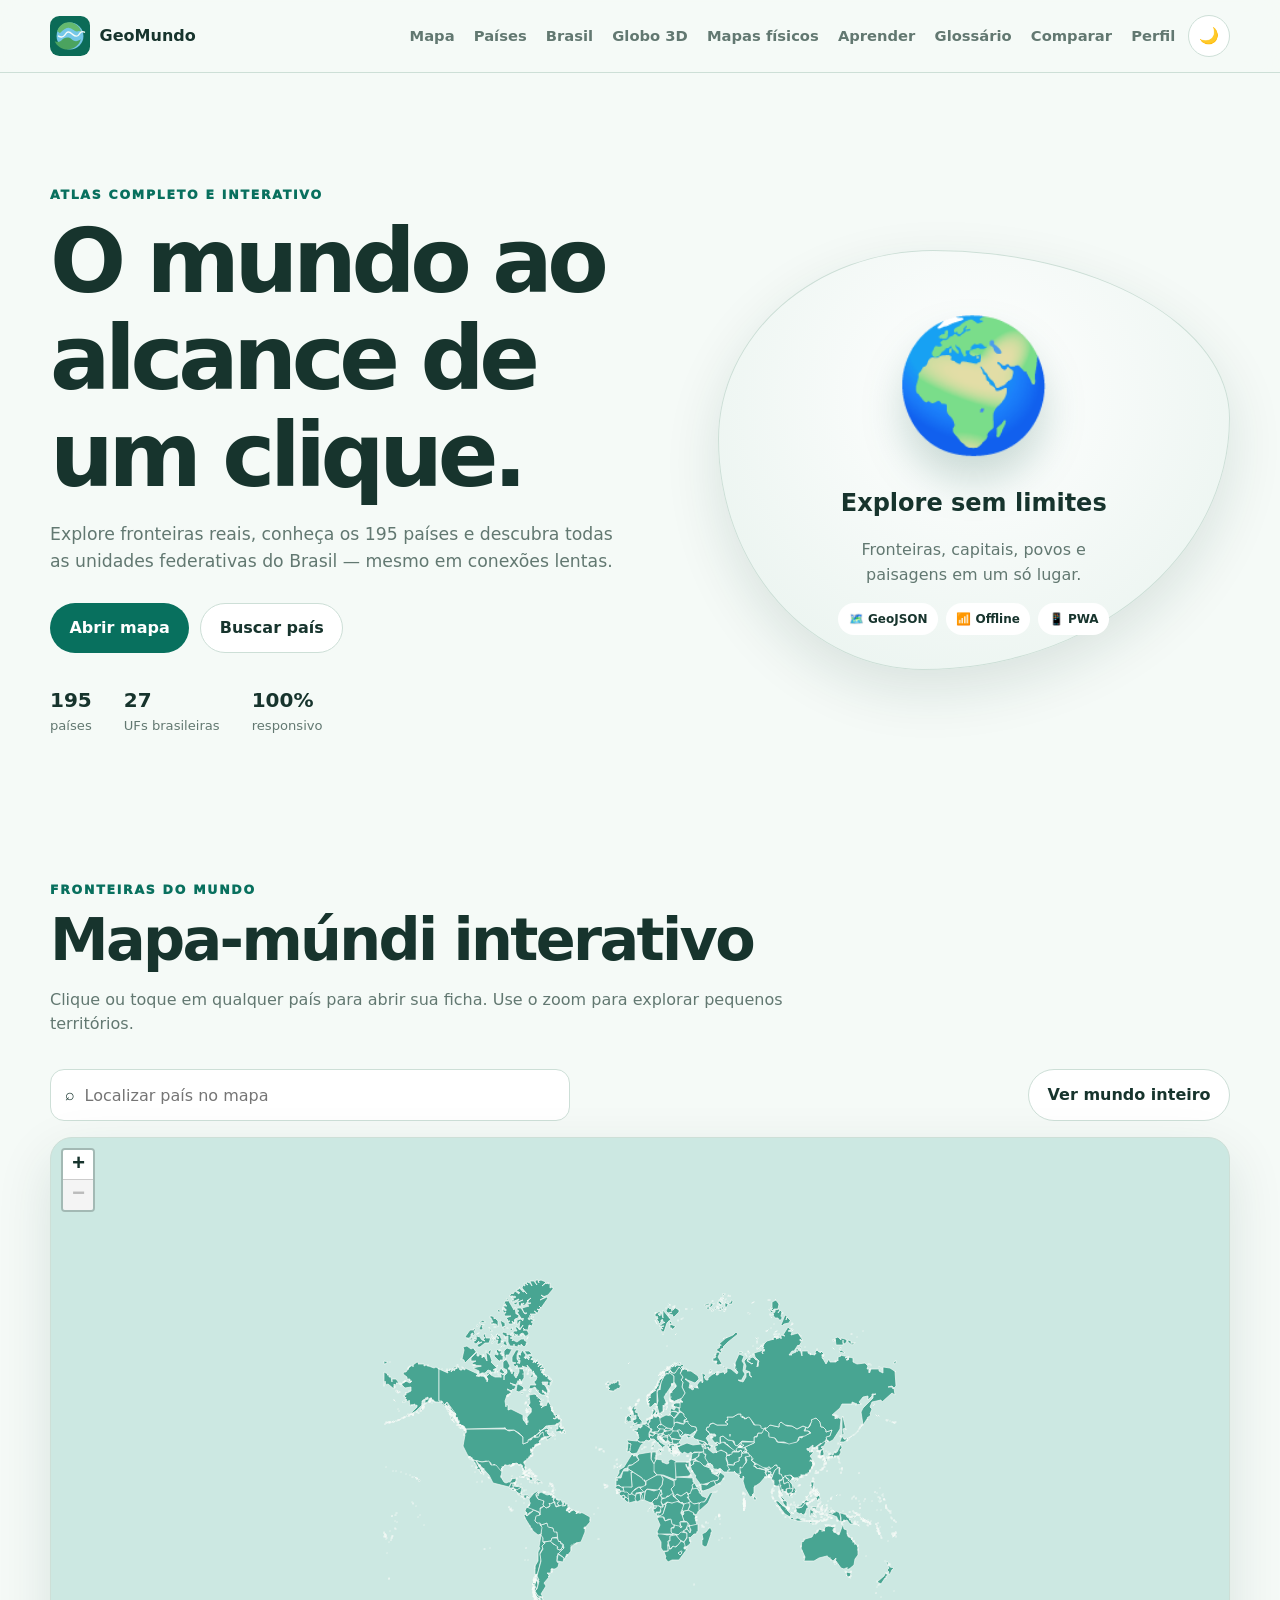
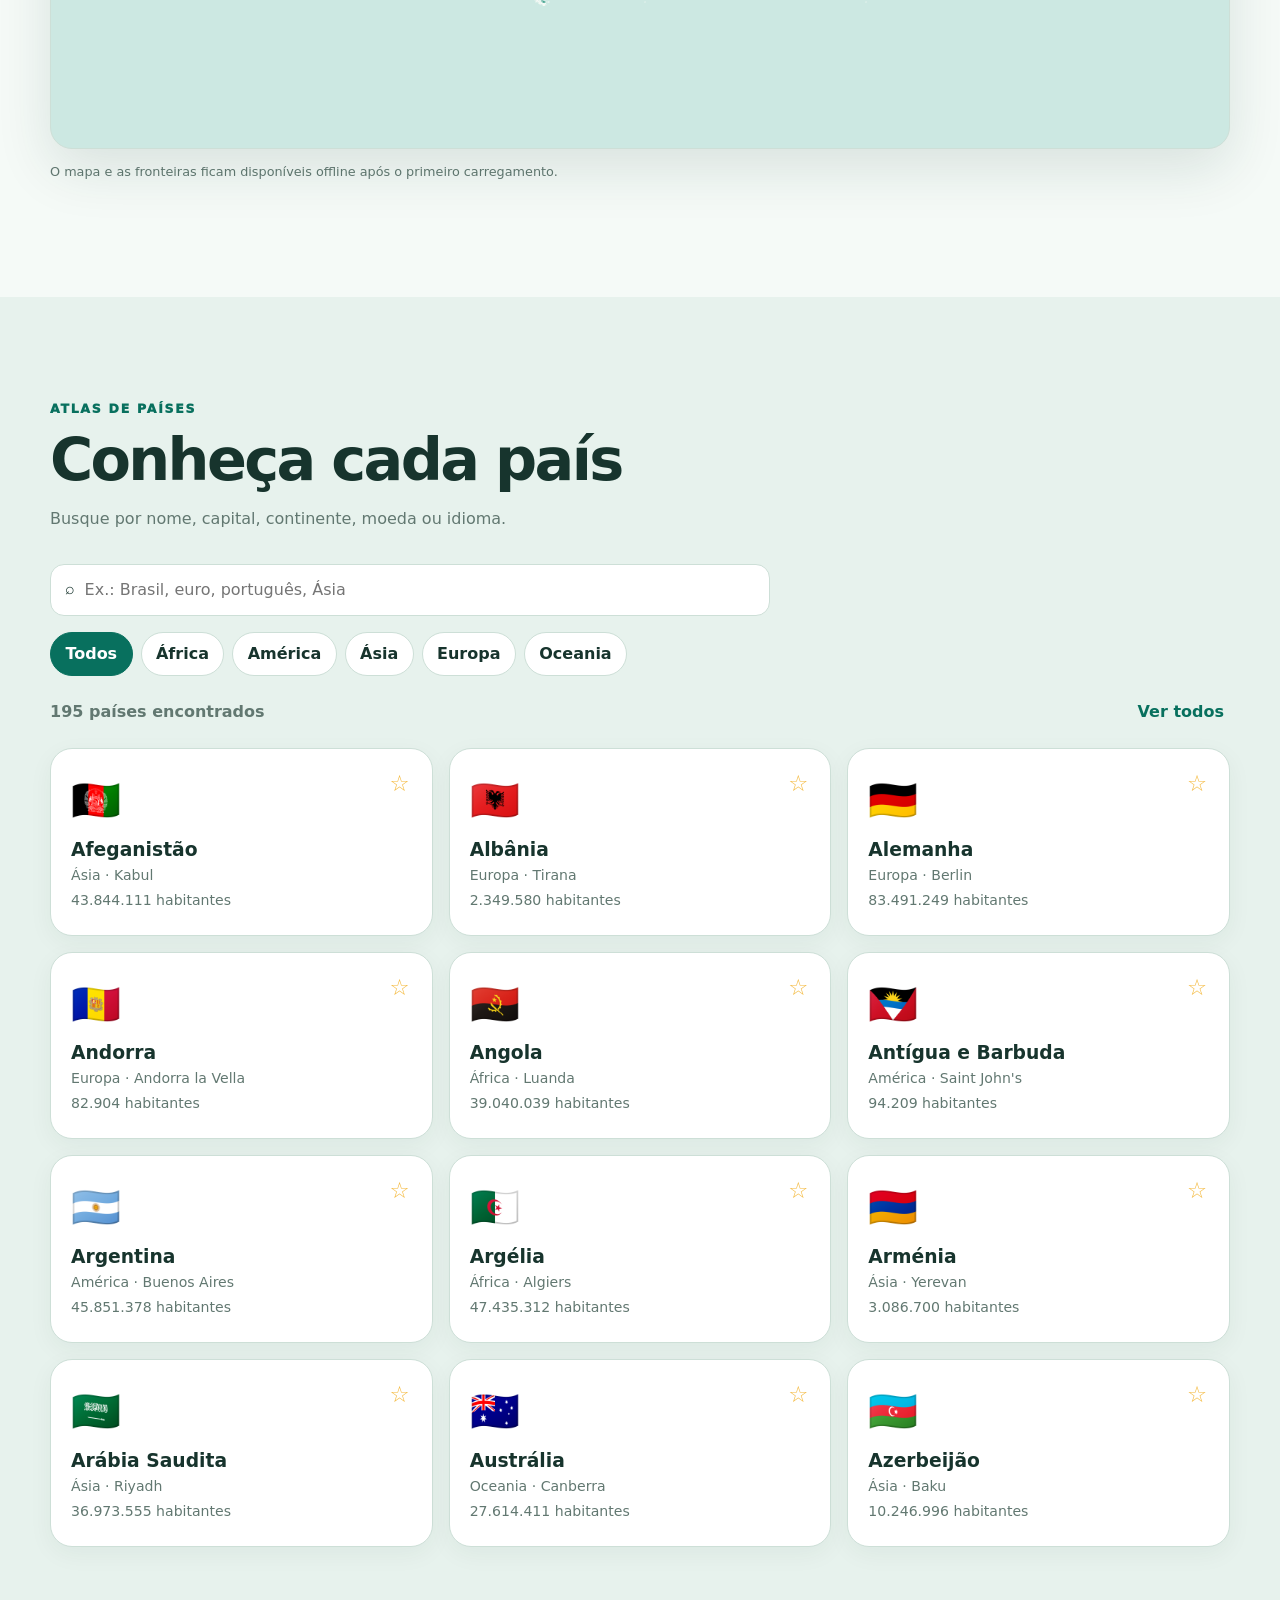
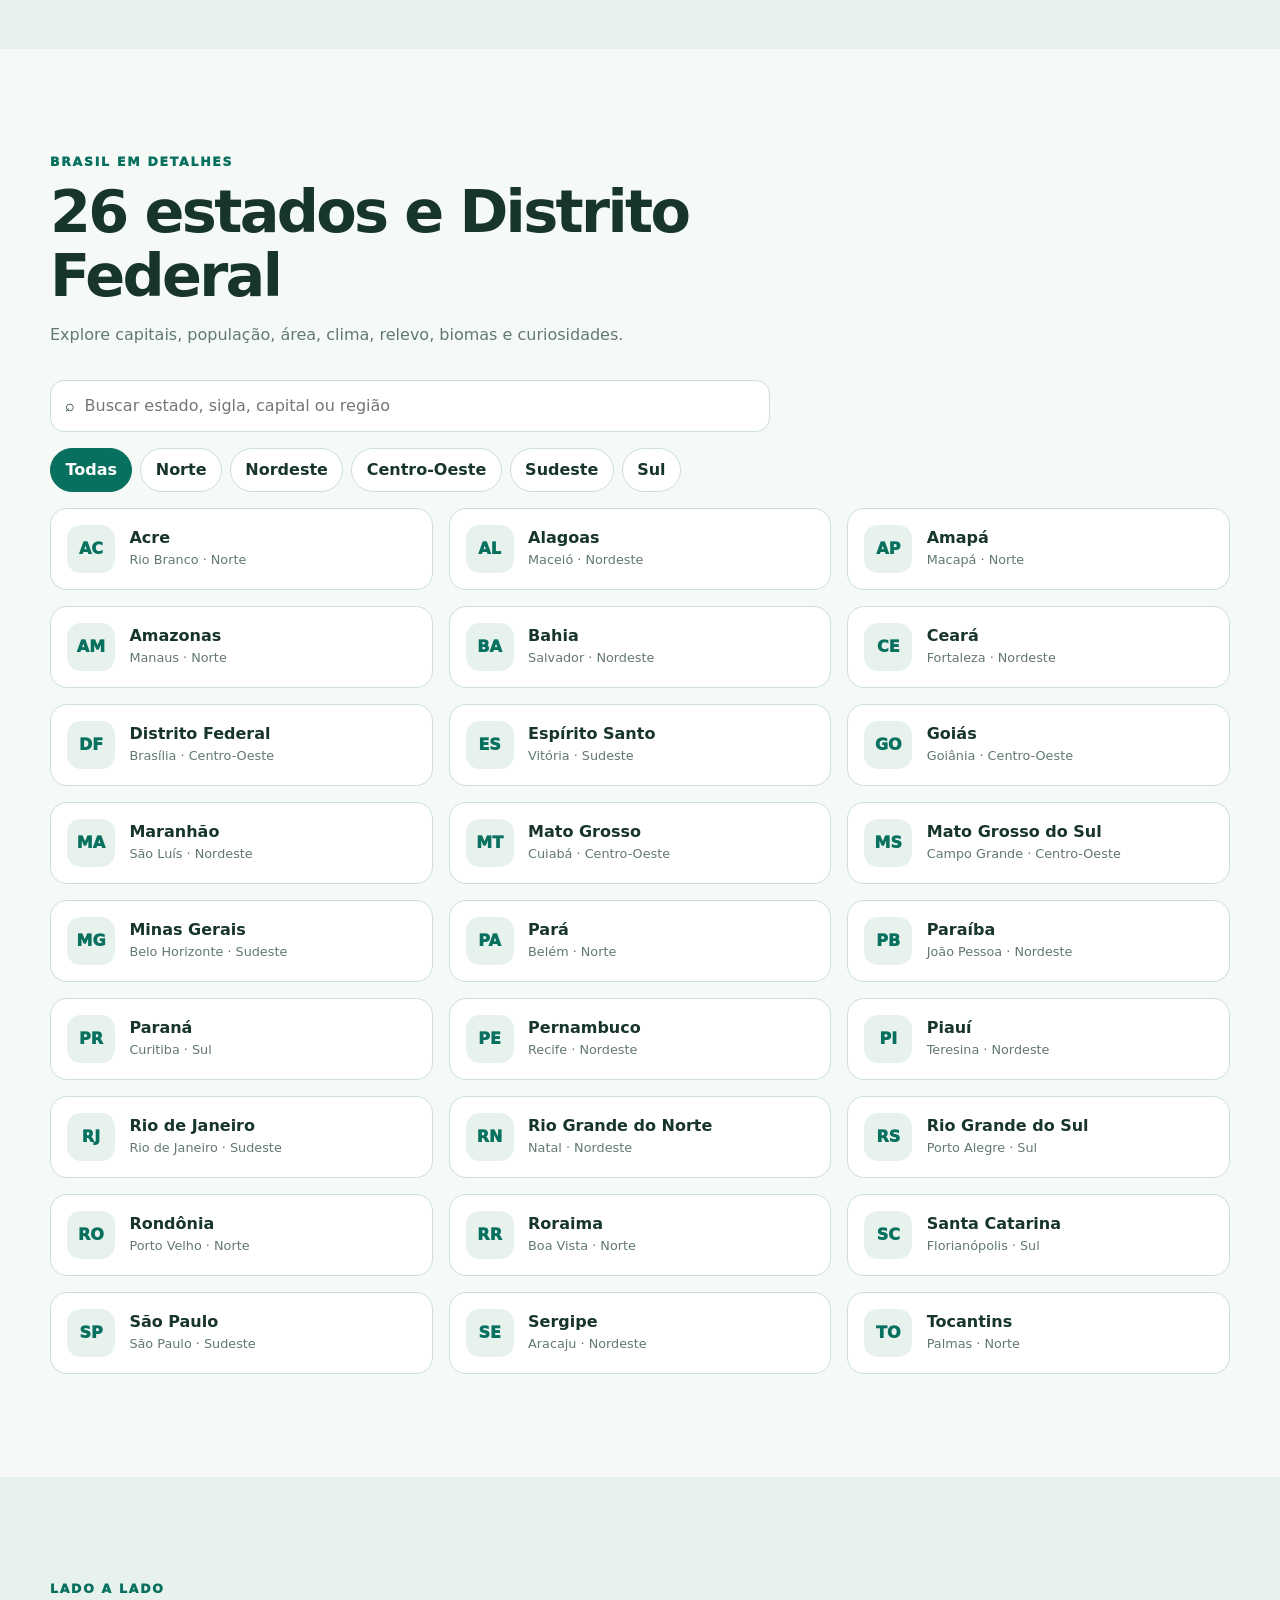
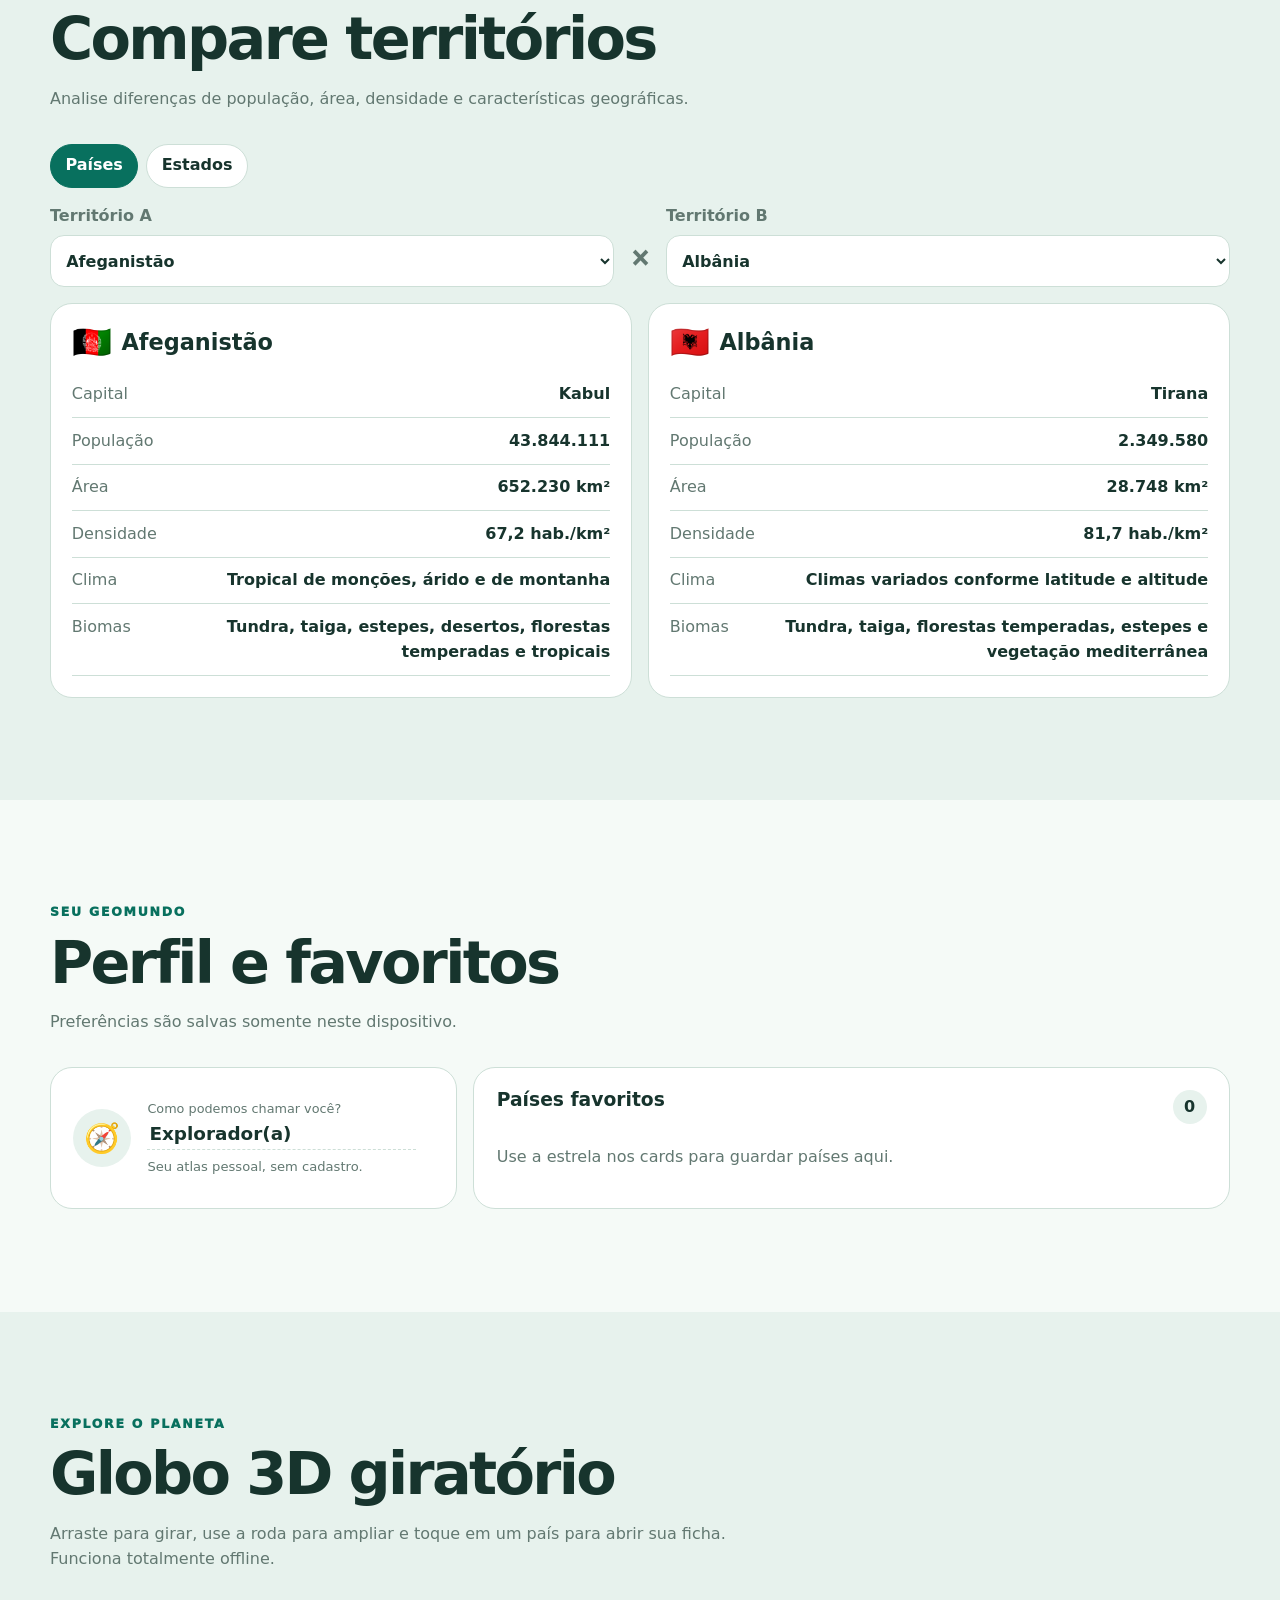
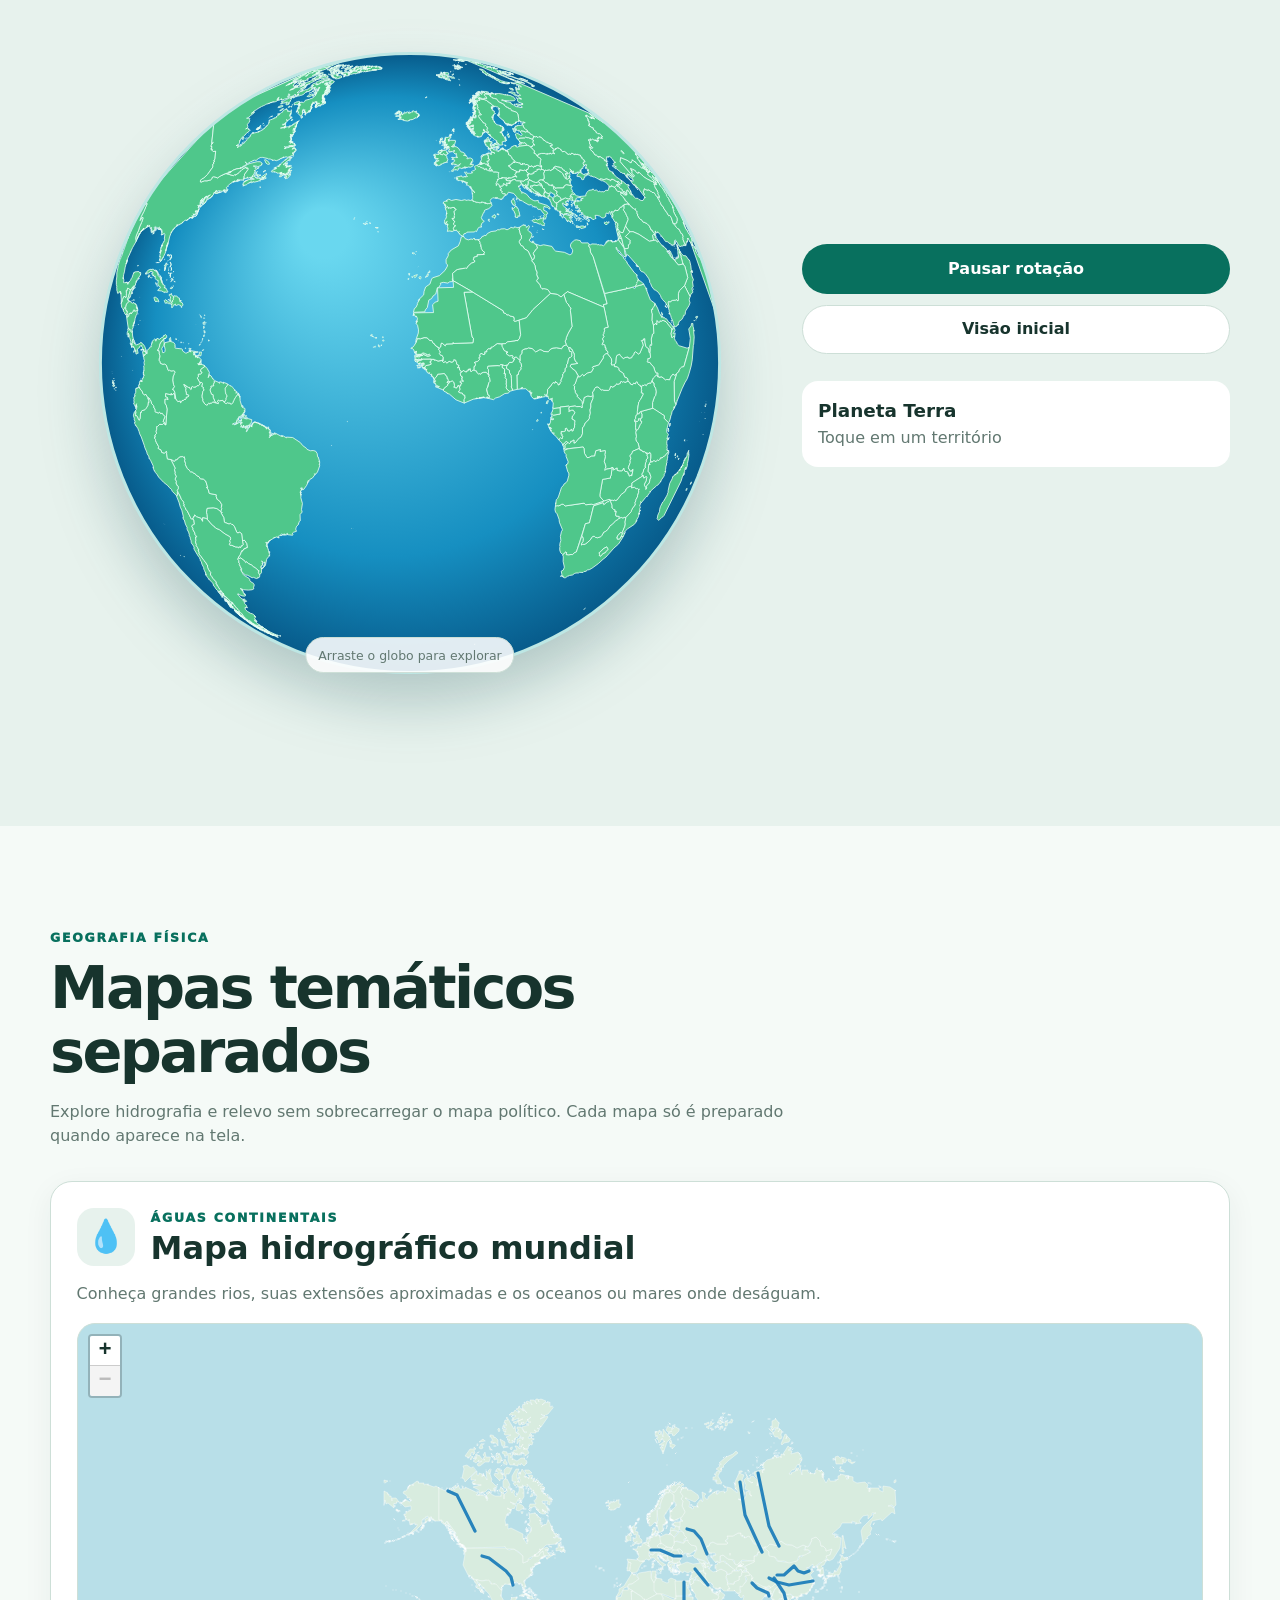
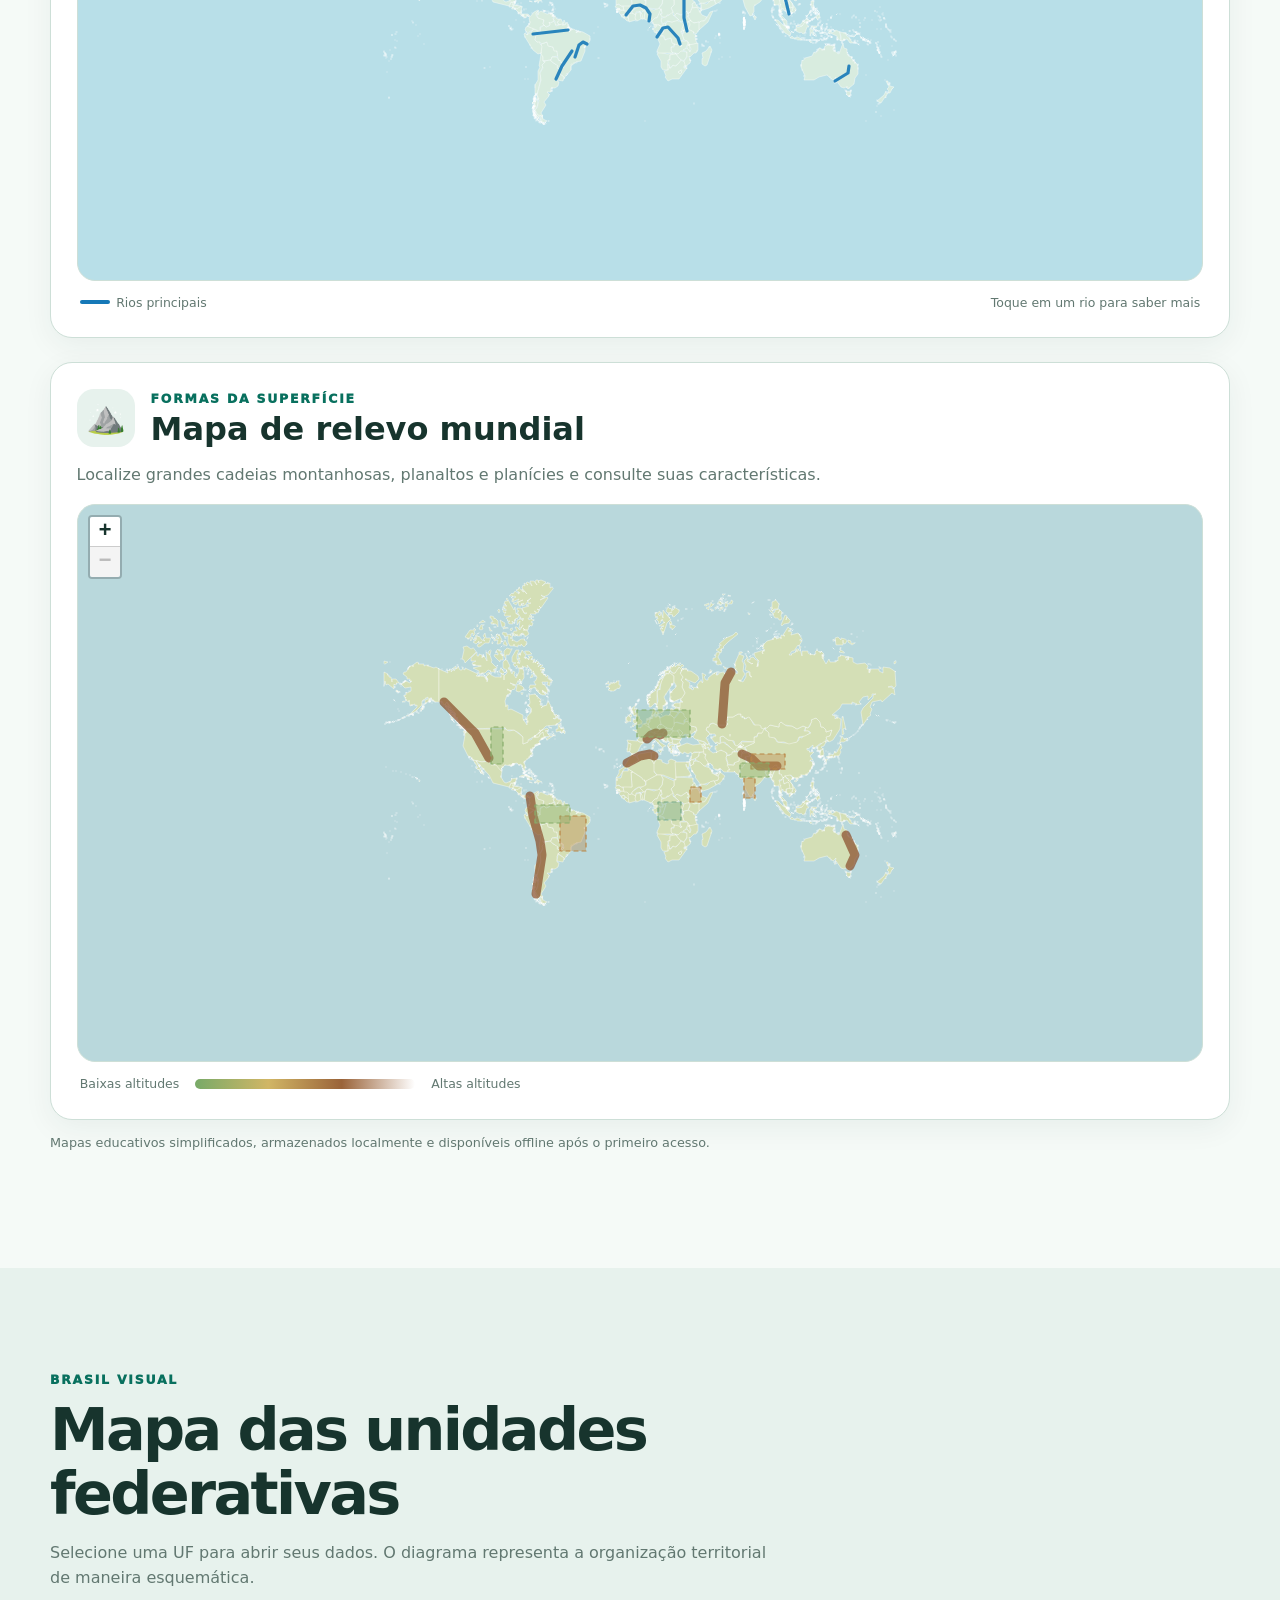
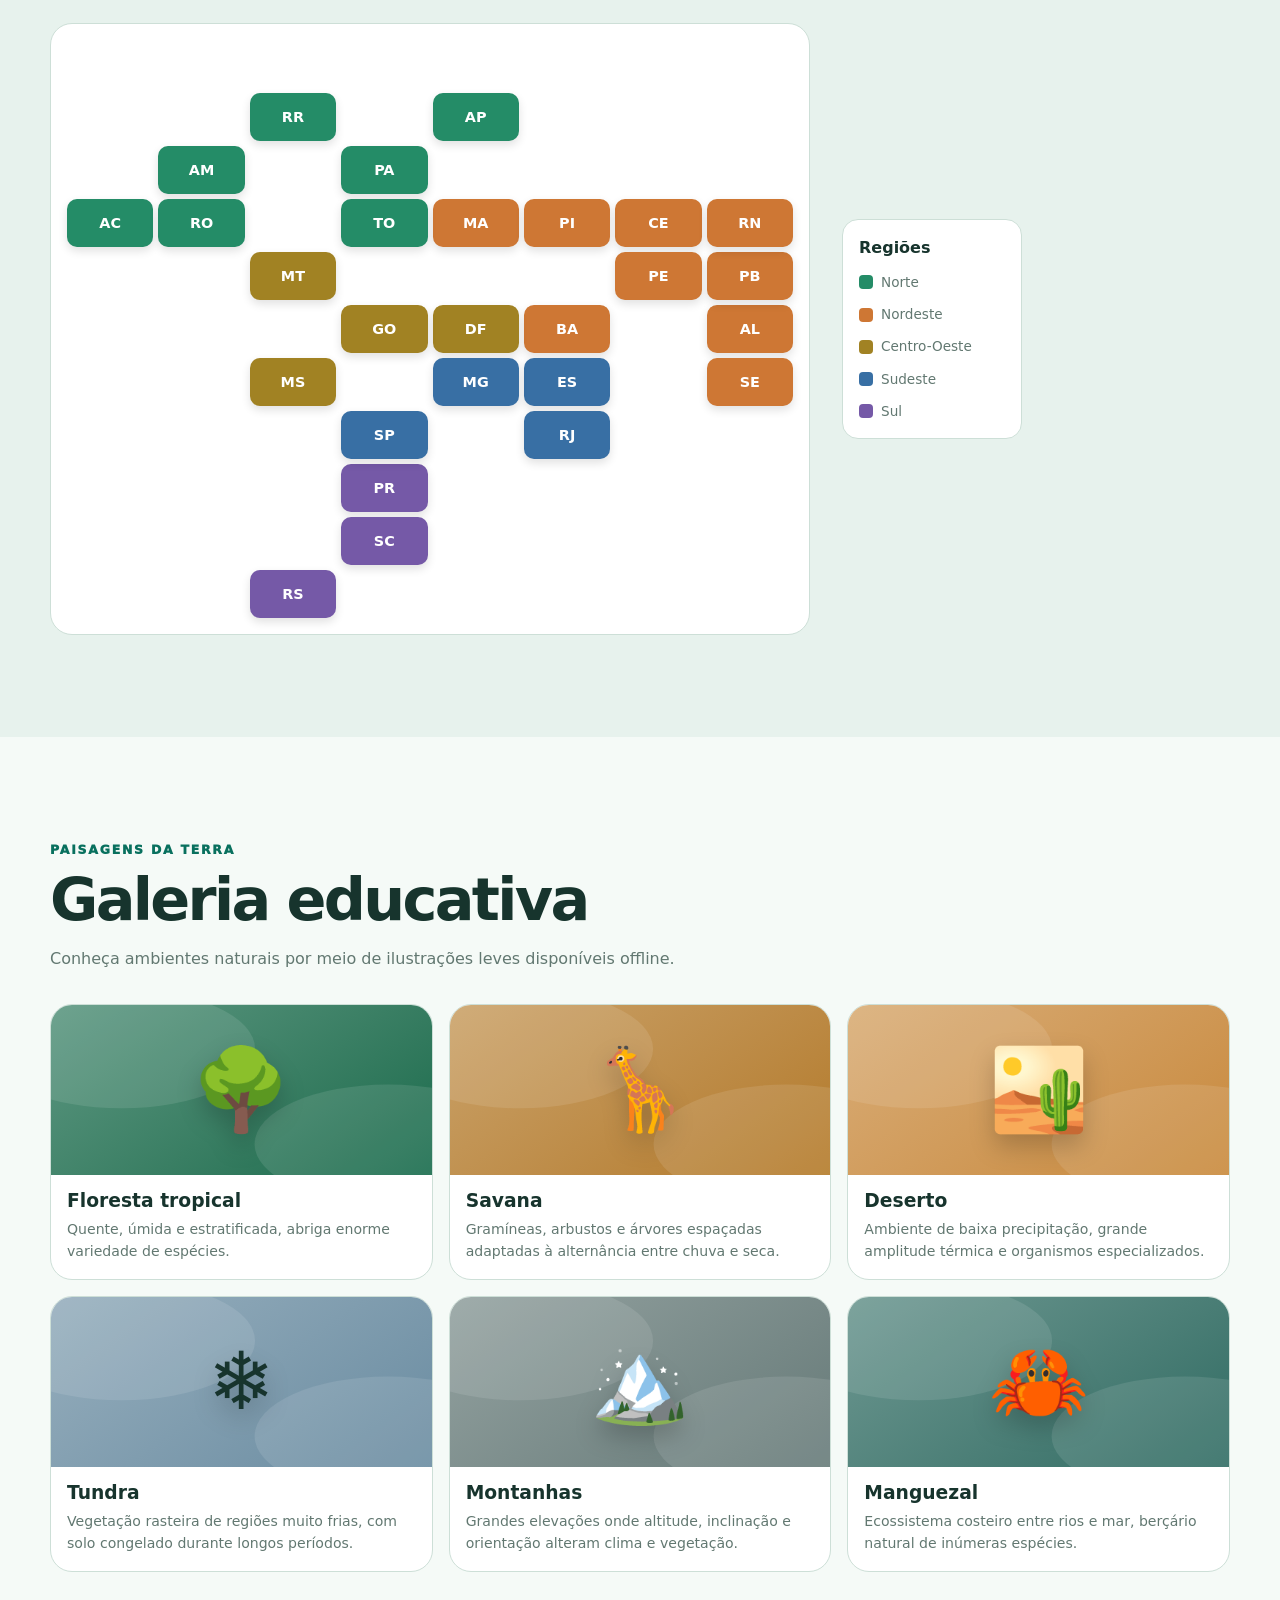
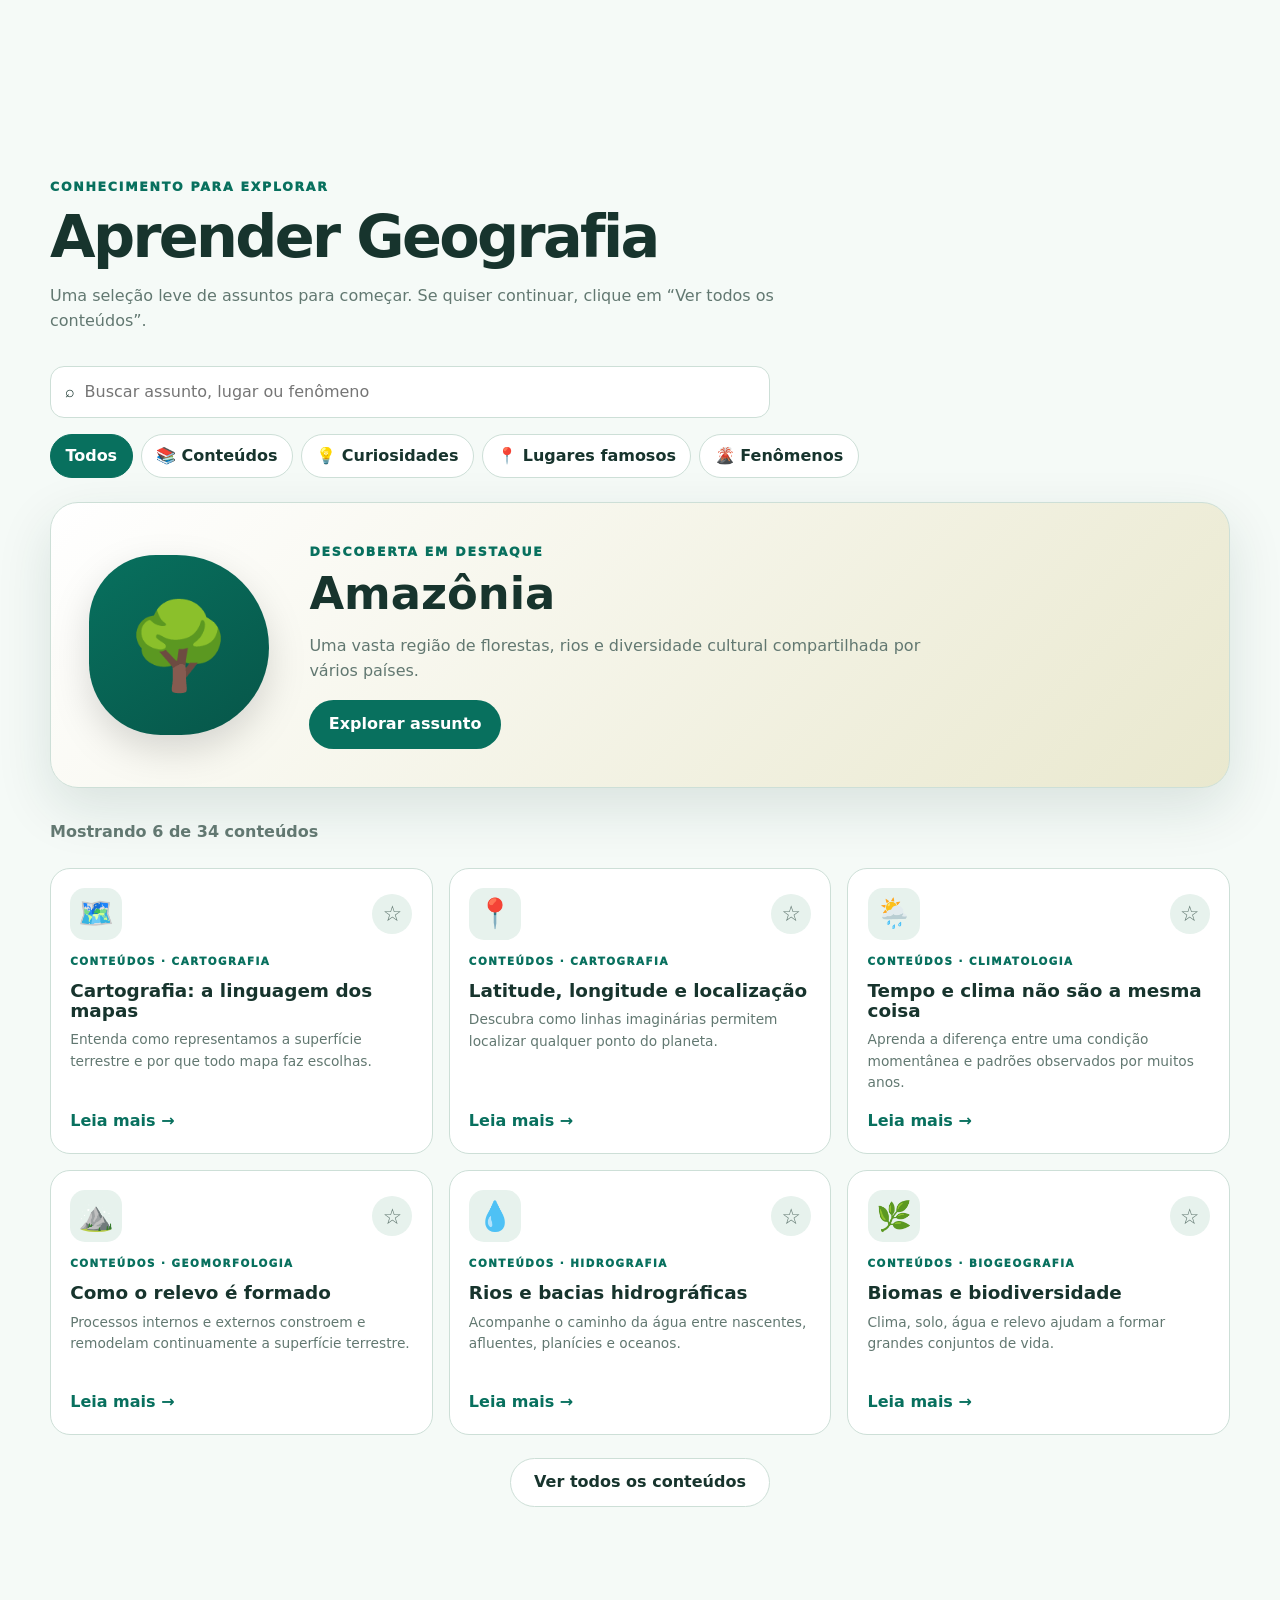
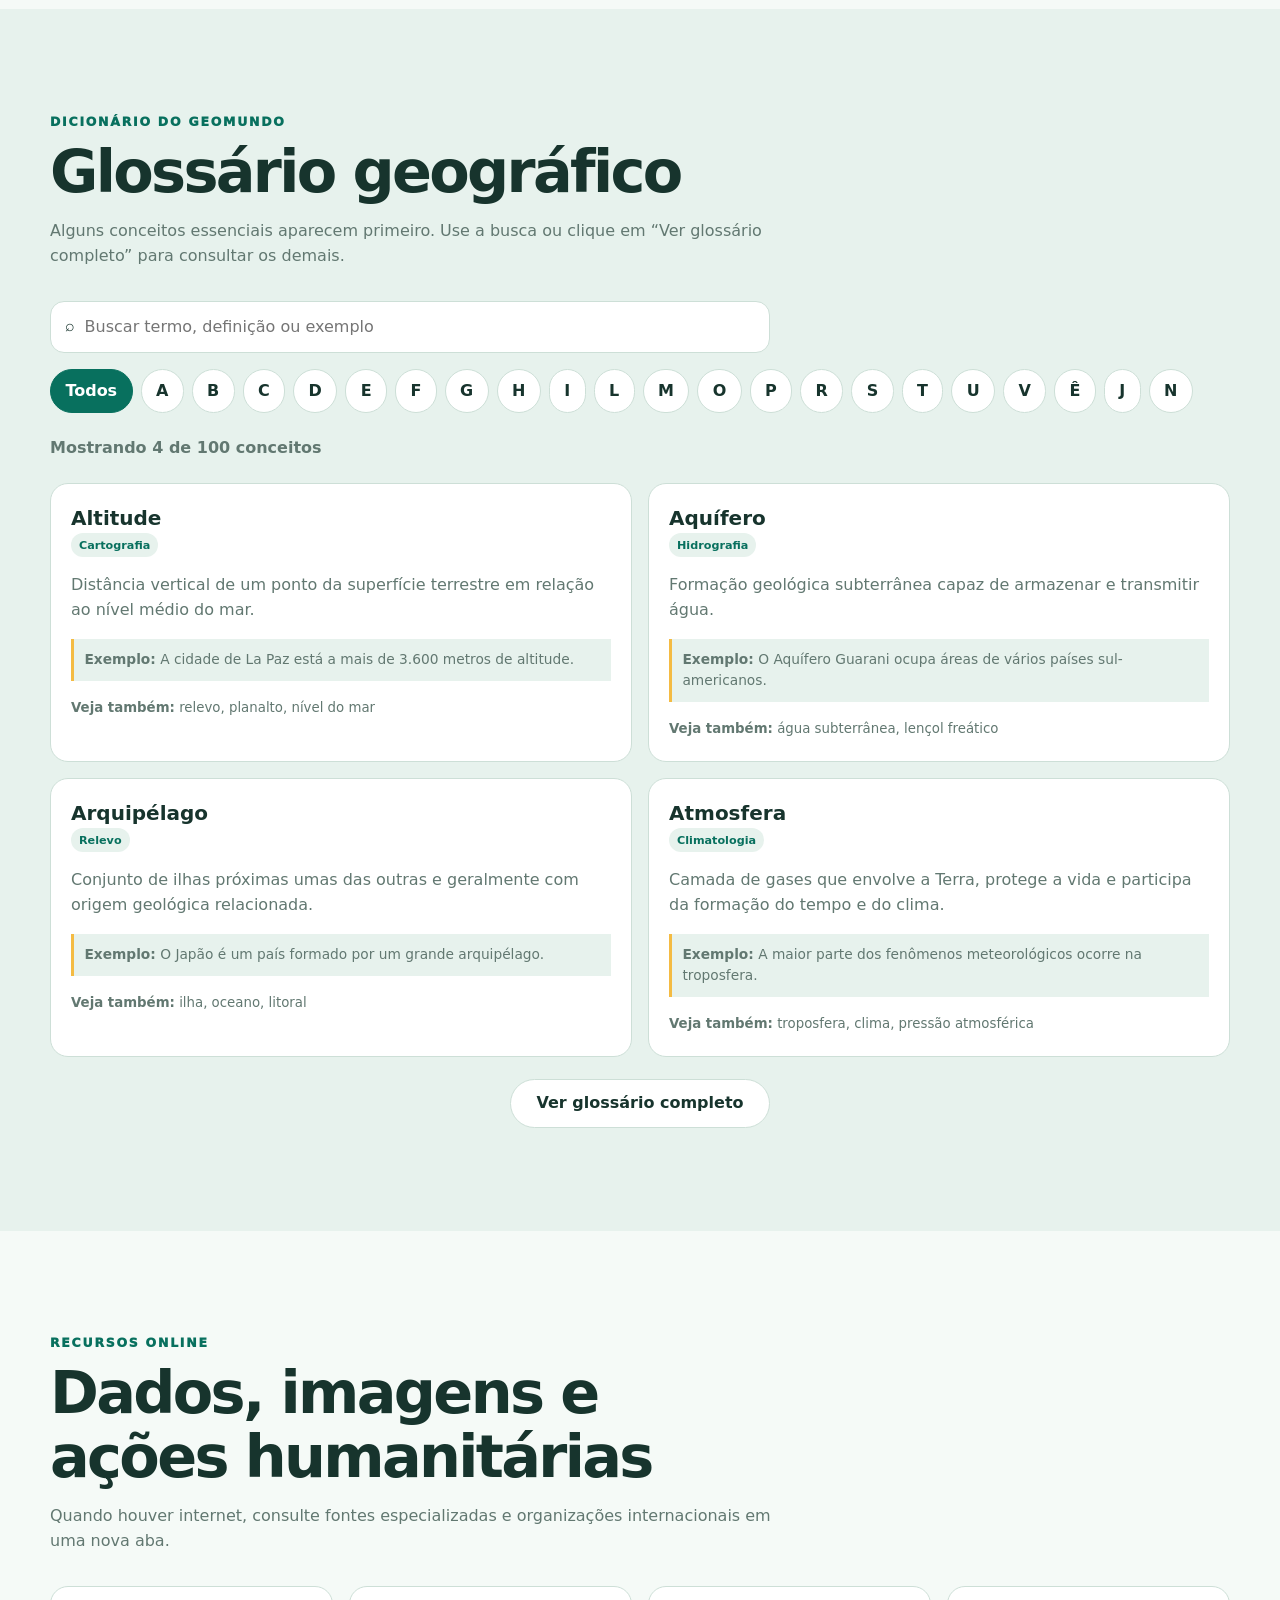
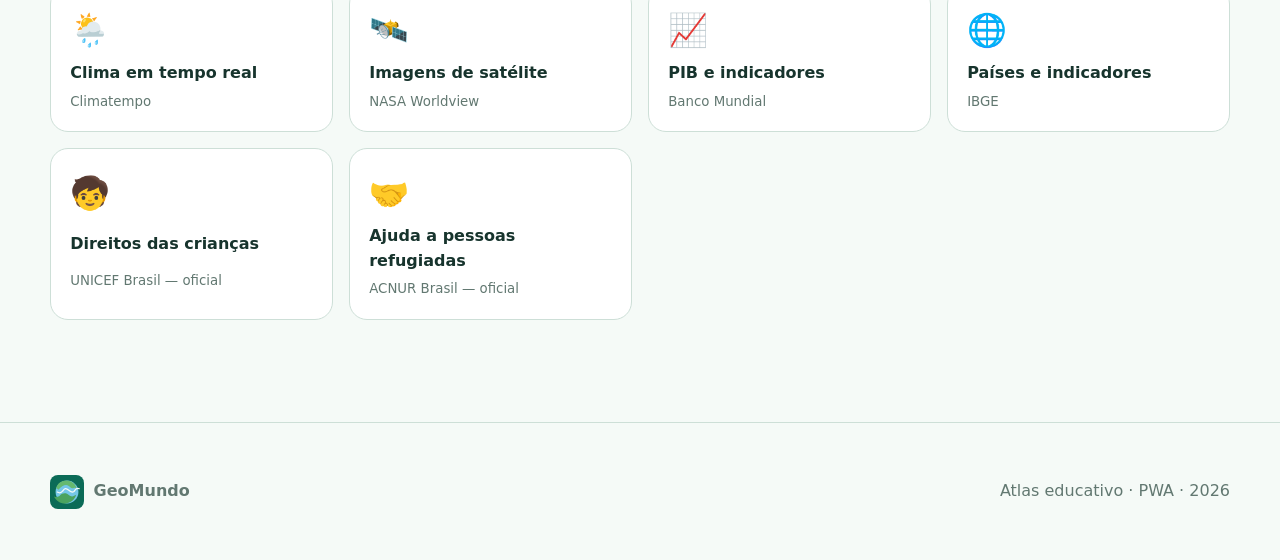
==== commit 089d5f5d: "Melhorar leitura e adicionar UNICEF e ACNUR" ====
--- a/index.html
+++ b/index.html
@@ -44,11 +44,11 @@
 
     <section id="galeria" class="section"><div class="container"><div class="section-heading"><p class="eyebrow">Paisagens da Terra</p><h2>Galeria educativa</h2><p>Conheça ambientes naturais por meio de ilustrações leves disponíveis offline.</p></div><div id="galleryGrid" class="gallery-grid"></div></div></section>
 
-    <section id="aprender" class="section"><div class="container"><div class="section-heading"><p class="eyebrow">Conhecimento para explorar</p><h2>Aprender Geografia</h2><p>Uma biblioteca clara e visual sobre o planeta, as sociedades e suas transformações. Todo o conteúdo funciona offline.</p></div><label class="search wide knowledge-search"><span aria-hidden="true">⌕</span><input id="knowledgeSearch" type="search" placeholder="Buscar assunto, lugar ou fenômeno"></label><div id="knowledgeFilters" class="filters knowledge-filters" role="group" aria-label="Filtrar biblioteca"><button class="chip active" data-knowledge-filter="Todos">Todos</button><button class="chip" data-knowledge-filter="Conteúdos">📚 Conteúdos</button><button class="chip" data-knowledge-filter="Curiosidades">💡 Curiosidades</button><button class="chip" data-knowledge-filter="Lugares">📍 Lugares famosos</button><button class="chip" data-knowledge-filter="Fenômenos">🌋 Fenômenos</button></div><div class="knowledge-featured"><div><span id="knowledgeFeaturedIcon">🌍</span></div><div><p class="eyebrow">Descoberta em destaque</p><h3 id="knowledgeFeaturedTitle">Carregando…</h3><p id="knowledgeFeaturedSummary"></p><button id="knowledgeFeaturedButton" class="button primary">Explorar assunto</button></div></div><div class="result-bar"><strong id="knowledgeCount">Carregando biblioteca…</strong></div><div id="knowledgeGrid" class="knowledge-grid" aria-live="polite"></div></div></section>
+    <section id="aprender" class="section"><div class="container"><div class="section-heading"><p class="eyebrow">Conhecimento para explorar</p><h2>Aprender Geografia</h2><p>Uma seleção leve de assuntos para começar. Se quiser continuar, clique em “Ver todos os conteúdos”.</p></div><label class="search wide knowledge-search"><span aria-hidden="true">⌕</span><input id="knowledgeSearch" type="search" placeholder="Buscar assunto, lugar ou fenômeno"></label><div id="knowledgeFilters" class="filters knowledge-filters" role="group" aria-label="Filtrar biblioteca"><button class="chip active" data-knowledge-filter="Todos">Todos</button><button class="chip" data-knowledge-filter="Conteúdos">📚 Conteúdos</button><button class="chip" data-knowledge-filter="Curiosidades">💡 Curiosidades</button><button class="chip" data-knowledge-filter="Lugares">📍 Lugares famosos</button><button class="chip" data-knowledge-filter="Fenômenos">🌋 Fenômenos</button></div><div class="knowledge-featured"><div><span id="knowledgeFeaturedIcon">🌍</span></div><div><p class="eyebrow">Descoberta em destaque</p><h3 id="knowledgeFeaturedTitle">Carregando…</h3><p id="knowledgeFeaturedSummary"></p><button id="knowledgeFeaturedButton" class="button primary">Explorar assunto</button></div></div><div class="result-bar"><strong id="knowledgeCount">Carregando biblioteca…</strong></div><div id="knowledgeGrid" class="knowledge-grid" aria-live="polite"></div><div class="section-more"><button id="knowledgeMore" class="button secondary" type="button" aria-expanded="false">Ver todos os conteúdos</button></div></div></section>
 
-    <section id="glossario" class="section section-alt"><div class="container"><div class="section-heading"><p class="eyebrow">Dicionário do GeoMundo</p><h2>Glossário geográfico</h2><p>Conceitos explicados em linguagem clara, com exemplos e termos relacionados.</p></div><label class="search wide"><span aria-hidden="true">⌕</span><input id="glossarySearch" type="search" placeholder="Buscar termo, definição ou exemplo"></label><div id="glossaryLetters" class="filters glossary-letters"></div><div class="result-bar"><strong id="glossaryCount">Carregando…</strong></div><div id="glossaryGrid" class="glossary-grid"></div></div></section>
+    <section id="glossario" class="section section-alt"><div class="container"><div class="section-heading"><p class="eyebrow">Dicionário do GeoMundo</p><h2>Glossário geográfico</h2><p>Alguns conceitos essenciais aparecem primeiro. Use a busca ou clique em “Ver glossário completo” para consultar os demais.</p></div><label class="search wide"><span aria-hidden="true">⌕</span><input id="glossarySearch" type="search" placeholder="Buscar termo, definição ou exemplo"></label><div id="glossaryLetters" class="filters glossary-letters"></div><div class="result-bar"><strong id="glossaryCount">Carregando…</strong></div><div id="glossaryGrid" class="glossary-grid"></div><div class="section-more"><button id="glossaryMore" class="button secondary" type="button" aria-expanded="false">Ver glossário completo</button></div></div></section>
 
-    <section id="fontes" class="section"><div class="container"><div class="section-heading"><p class="eyebrow">Recursos online</p><h2>Dados e imagens atualizados</h2><p>Quando houver internet, consulte fontes especializadas em uma nova aba.</p></div><div class="resource-grid"><a href="https://www.climatempo.com.br/" target="_blank" rel="noopener noreferrer"><span>🌦️</span><strong>Clima em tempo real</strong><small>Climatempo</small></a><a href="https://worldview.earthdata.nasa.gov/" target="_blank" rel="noopener noreferrer"><span>🛰️</span><strong>Imagens de satélite</strong><small>NASA Worldview</small></a><a href="https://data.worldbank.org/" target="_blank" rel="noopener noreferrer"><span>📈</span><strong>PIB e indicadores</strong><small>Banco Mundial</small></a><a href="https://paises.ibge.gov.br/" target="_blank" rel="noopener noreferrer"><span>🌐</span><strong>Países e indicadores</strong><small>IBGE</small></a></div></div></section>
+    <section id="fontes" class="section"><div class="container"><div class="section-heading"><p class="eyebrow">Recursos online</p><h2>Dados, imagens e ações humanitárias</h2><p>Quando houver internet, consulte fontes especializadas e organizações internacionais em uma nova aba.</p></div><div class="resource-grid"><a href="https://www.climatempo.com.br/" target="_blank" rel="noopener noreferrer"><span>🌦️</span><strong>Clima em tempo real</strong><small>Climatempo</small></a><a href="https://worldview.earthdata.nasa.gov/" target="_blank" rel="noopener noreferrer"><span>🛰️</span><strong>Imagens de satélite</strong><small>NASA Worldview</small></a><a href="https://data.worldbank.org/" target="_blank" rel="noopener noreferrer"><span>📈</span><strong>PIB e indicadores</strong><small>Banco Mundial</small></a><a href="https://paises.ibge.gov.br/" target="_blank" rel="noopener noreferrer"><span>🌐</span><strong>Países e indicadores</strong><small>IBGE</small></a><a href="https://www.unicef.org/brazil/" target="_blank" rel="noopener noreferrer"><span>🧒</span><strong>Direitos das crianças</strong><small>UNICEF Brasil — oficial</small></a><a href="https://doar.acnur.org/br/pt-br/general" target="_blank" rel="noopener noreferrer"><span>🤝</span><strong>Ajuda a pessoas refugiadas</strong><small>ACNUR Brasil — oficial</small></a></div></div></section>
   </main>
 
   <dialog id="detailDialog"><button id="closeDialog" class="dialog-close" aria-label="Fechar">×</button><div id="detailContent"></div></dialog>
@@ -57,6 +57,6 @@
   <footer><div class="container footer-wrap"><a class="brand" href="#home"><img src="./assets/icons/icon.svg" alt="" width="34"><span>GeoMundo</span></a><p>Atlas educativo · PWA · <span id="year"></span></p></div></footer>
   <script src="./assets/vendor/leaflet/leaflet.js"></script>
   <script src="./app.js" defer></script>
-  <script src="./addons.js?v=4" defer></script>
+  <script src="./addons.js?v=5" defer></script>
 </body>
 </html>
--- a/styles.css
+++ b/styles.css
@@ -21,3 +21,6 @@
 .knowledge-search{margin-bottom:1rem}.knowledge-featured{display:grid;grid-template-columns:180px 1fr;gap:clamp(1rem,4vw,2.5rem);align-items:center;margin:1.5rem 0 2rem;padding:clamp(1.2rem,4vw,2.4rem);border:1px solid var(--border);border-radius:28px;background:linear-gradient(135deg,var(--surface),color-mix(in srgb,var(--soft) 82%,var(--accent)));box-shadow:var(--shadow)}.knowledge-featured>div:first-child{display:grid;place-items:center;aspect-ratio:1;border-radius:42% 58% 55% 45%;background:linear-gradient(145deg,var(--primary),var(--primary-dark));font-size:5.3rem;filter:drop-shadow(0 15px 18px rgba(0,0,0,.14))}.knowledge-featured h3{margin:.2rem 0 .6rem;font-size:clamp(1.7rem,4vw,2.8rem)}.knowledge-featured p:not(.eyebrow){max-width:65ch;color:var(--muted)}.knowledge-grid{display:grid;grid-template-columns:repeat(3,1fr);gap:1rem}.knowledge-card{position:relative;display:flex;flex-direction:column;min-height:265px;padding:1.2rem;border:1px solid var(--border);border-radius:20px;background:var(--surface);cursor:pointer;transition:transform .18s,box-shadow .18s}.knowledge-card:hover,.knowledge-card:focus-within{transform:translateY(-4px);box-shadow:var(--shadow)}.knowledge-card-top{display:flex;align-items:center;justify-content:space-between;margin-bottom:.8rem}.knowledge-card-top>span{display:grid;place-items:center;width:52px;height:52px;border-radius:15px;background:var(--soft);font-size:1.8rem}.knowledge-favorite{position:relative;z-index:2;width:40px;height:40px;border:0;border-radius:50%;background:var(--soft);color:var(--muted);font-size:1.35rem;cursor:pointer}.knowledge-favorite.active{color:#d79214}.knowledge-card .eyebrow{font-size:.65rem}.knowledge-card h3{margin:.2rem 0 .55rem;font-size:1.15rem}.knowledge-card>p:not(.eyebrow){margin:0 0 1rem;color:var(--muted);font-size:.86rem}.knowledge-card .text-button{align-self:flex-start;margin-top:auto;padding:0}.knowledge-dialog{width:min(820px,calc(100% - 2rem))}.knowledge-dialog #knowledgeContent{padding:clamp(1.2rem,5vw,3rem)}.knowledge-article-head{display:grid;grid-template-columns:auto 1fr;gap:1.2rem;align-items:start;padding-right:2rem}.knowledge-article-icon{display:grid;place-items:center;width:82px;height:82px;border-radius:22px;background:var(--soft);font-size:2.8rem}.knowledge-article-head h2{margin:.2rem 0 .65rem;font-size:clamp(2rem,5vw,3.4rem)}.knowledge-article-head>div>p:last-child{color:var(--muted);font-size:1.05rem}.knowledge-article-body{max-width:700px;margin:2rem auto 0}.knowledge-lead{font-size:1.13rem;line-height:1.75}.knowledge-article-body section{padding:1rem 0;border-top:1px solid var(--border)}.knowledge-article-body section h3{margin:0 0 .5rem;font-size:1.25rem}.knowledge-article-body section p{margin:0;color:var(--muted)}.knowledge-facts{padding:1.2rem!important;border:0!important;border-radius:18px;background:var(--soft)}.knowledge-facts ul{display:grid;gap:.55rem;padding-left:1.2rem;margin:.7rem 0 0}.knowledge-source{display:grid;gap:.3rem;margin-top:1.2rem;padding:1rem;border-left:4px solid var(--primary);background:var(--soft)}.knowledge-source span,.knowledge-source small{color:var(--muted);font-size:.75rem}.knowledge-source a{color:var(--primary);font-weight:850}.knowledge-filters{position:relative}
 @media(max-width:900px){.knowledge-grid{grid-template-columns:repeat(2,1fr)}}
 @media(max-width:600px){.knowledge-featured{grid-template-columns:1fr}.knowledge-featured>div:first-child{width:120px}.knowledge-grid{grid-template-columns:1fr}.knowledge-card{min-height:230px}.knowledge-article-head{grid-template-columns:1fr}.knowledge-article-icon{width:64px;height:64px;font-size:2rem}.knowledge-dialog #knowledgeContent{padding-top:3.5rem}.knowledge-filters{flex-wrap:nowrap;overflow-x:auto;padding-bottom:.4rem}.knowledge-filters .chip{white-space:nowrap}}
+
+/* Controles para manter as seções longas compactas */
+.section-more{display:flex;justify-content:center;margin-top:1.4rem}.section-more [hidden]{display:none}.section-more .button{min-width:min(100%,260px)}
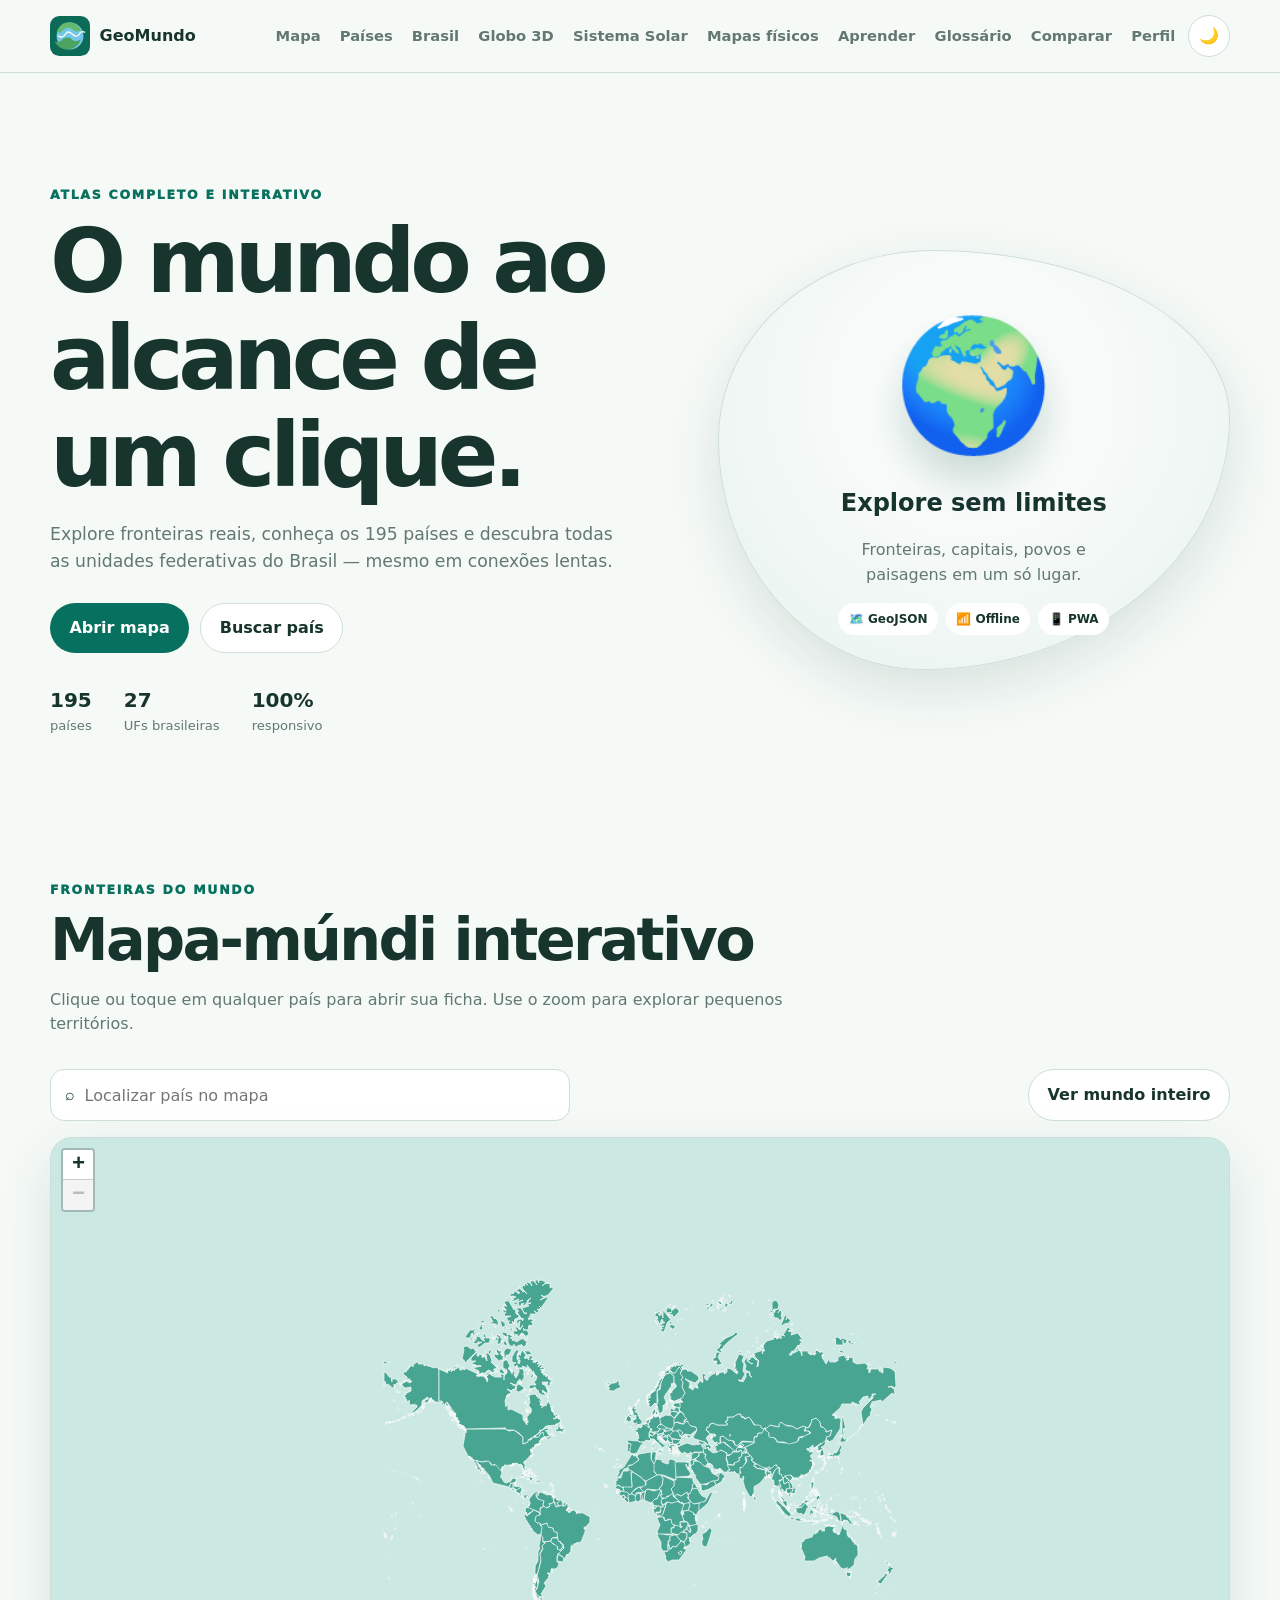
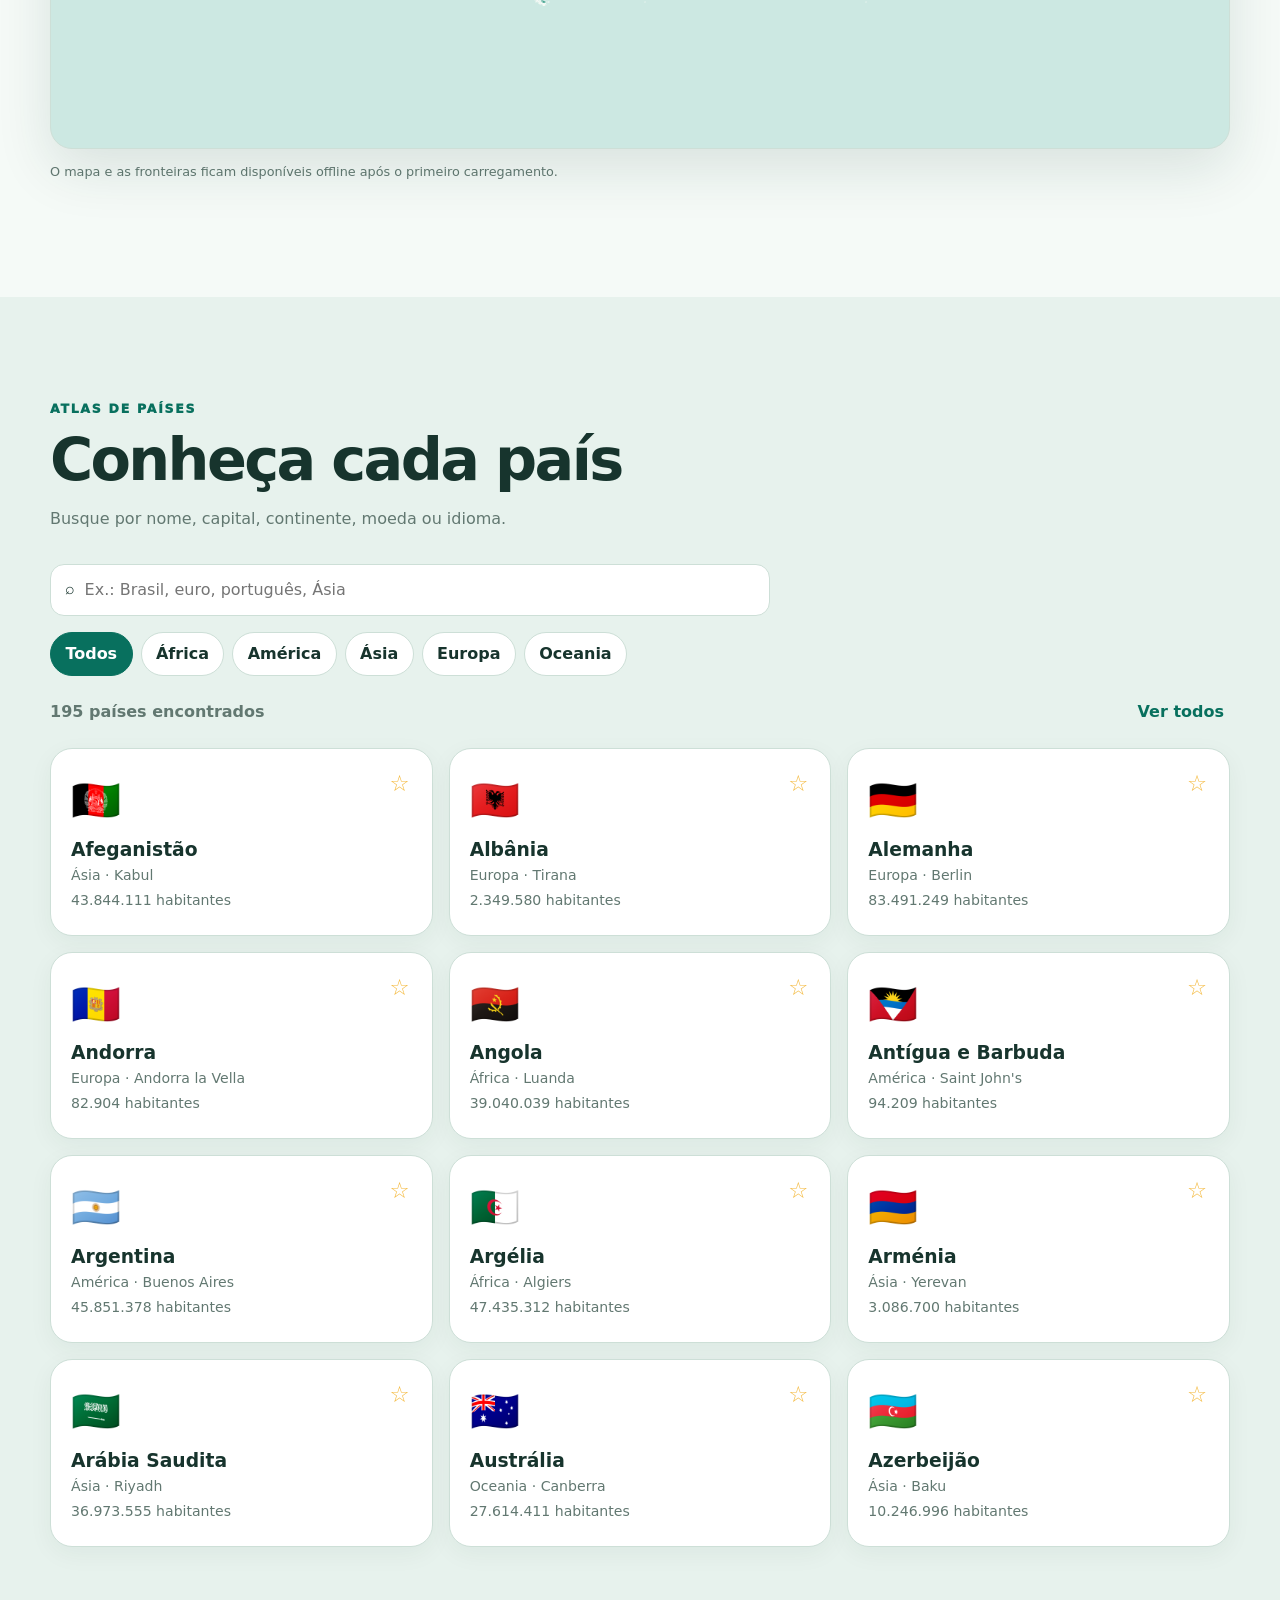
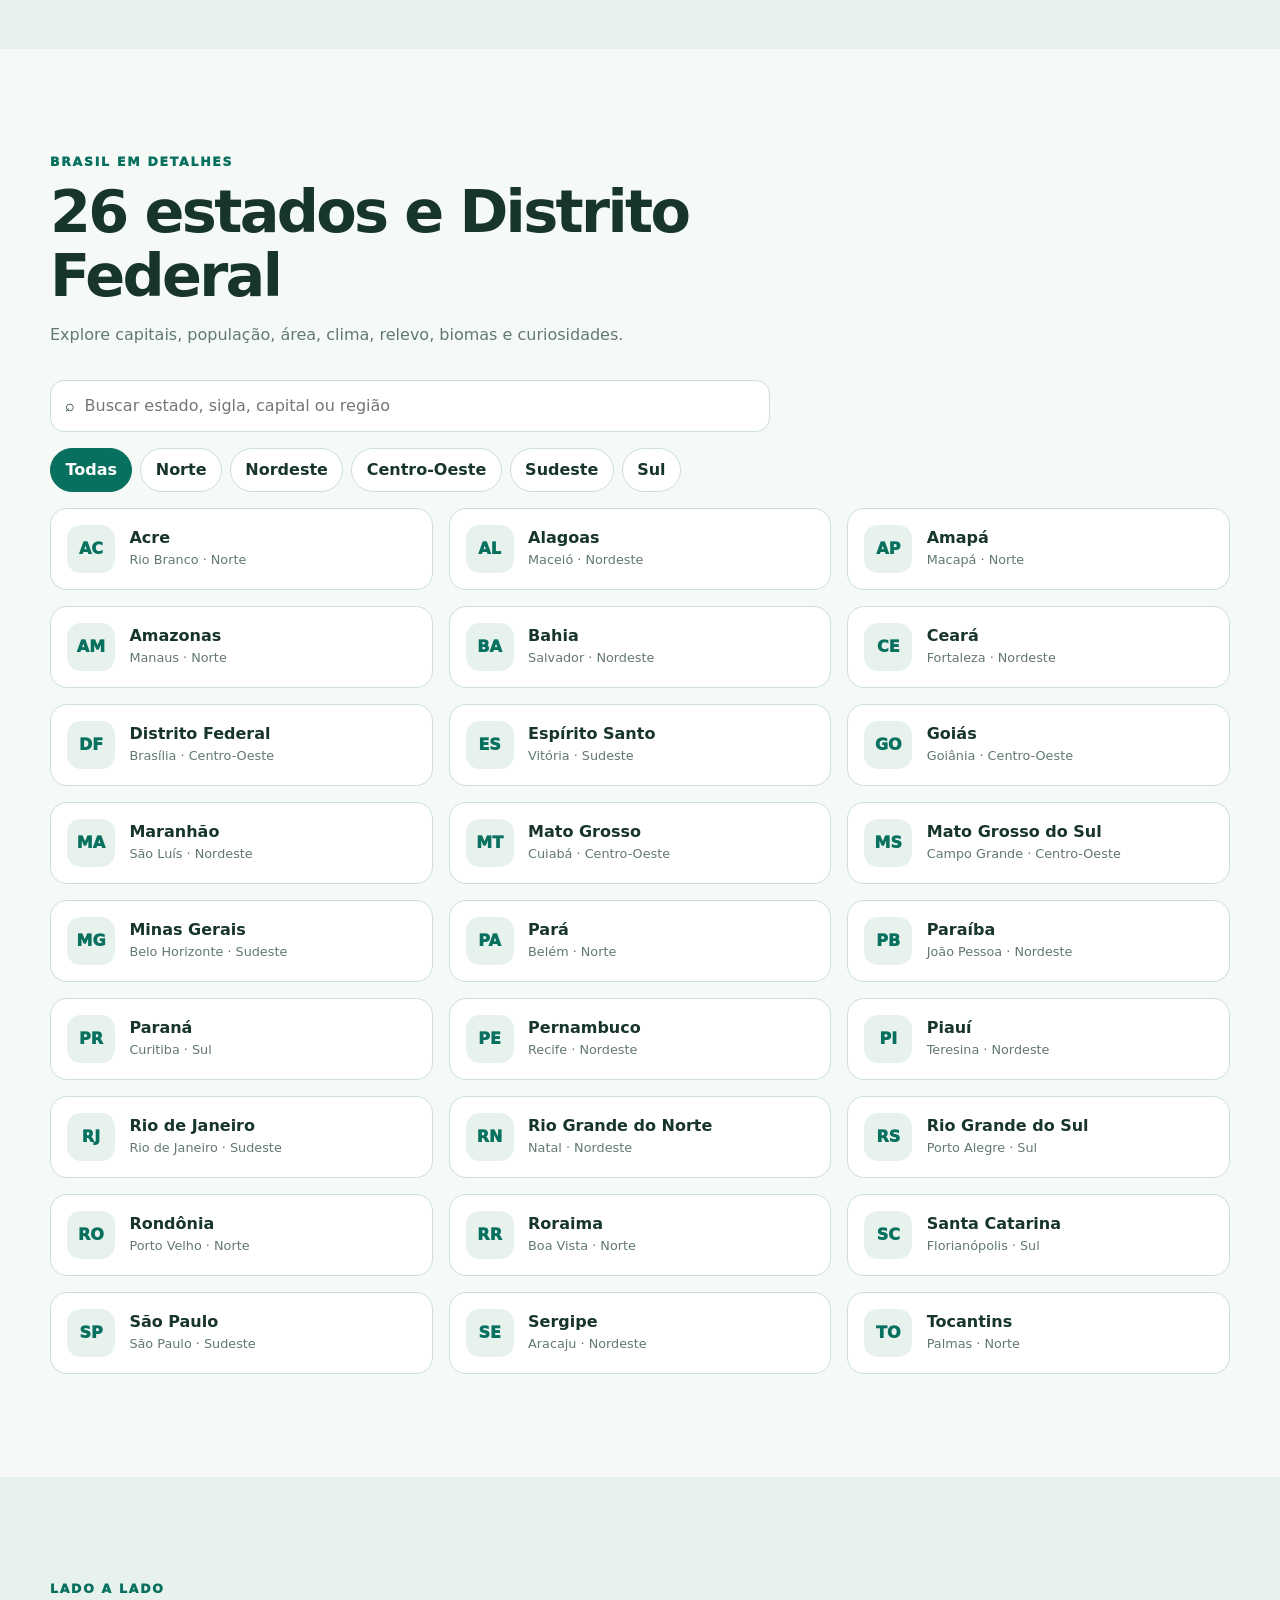
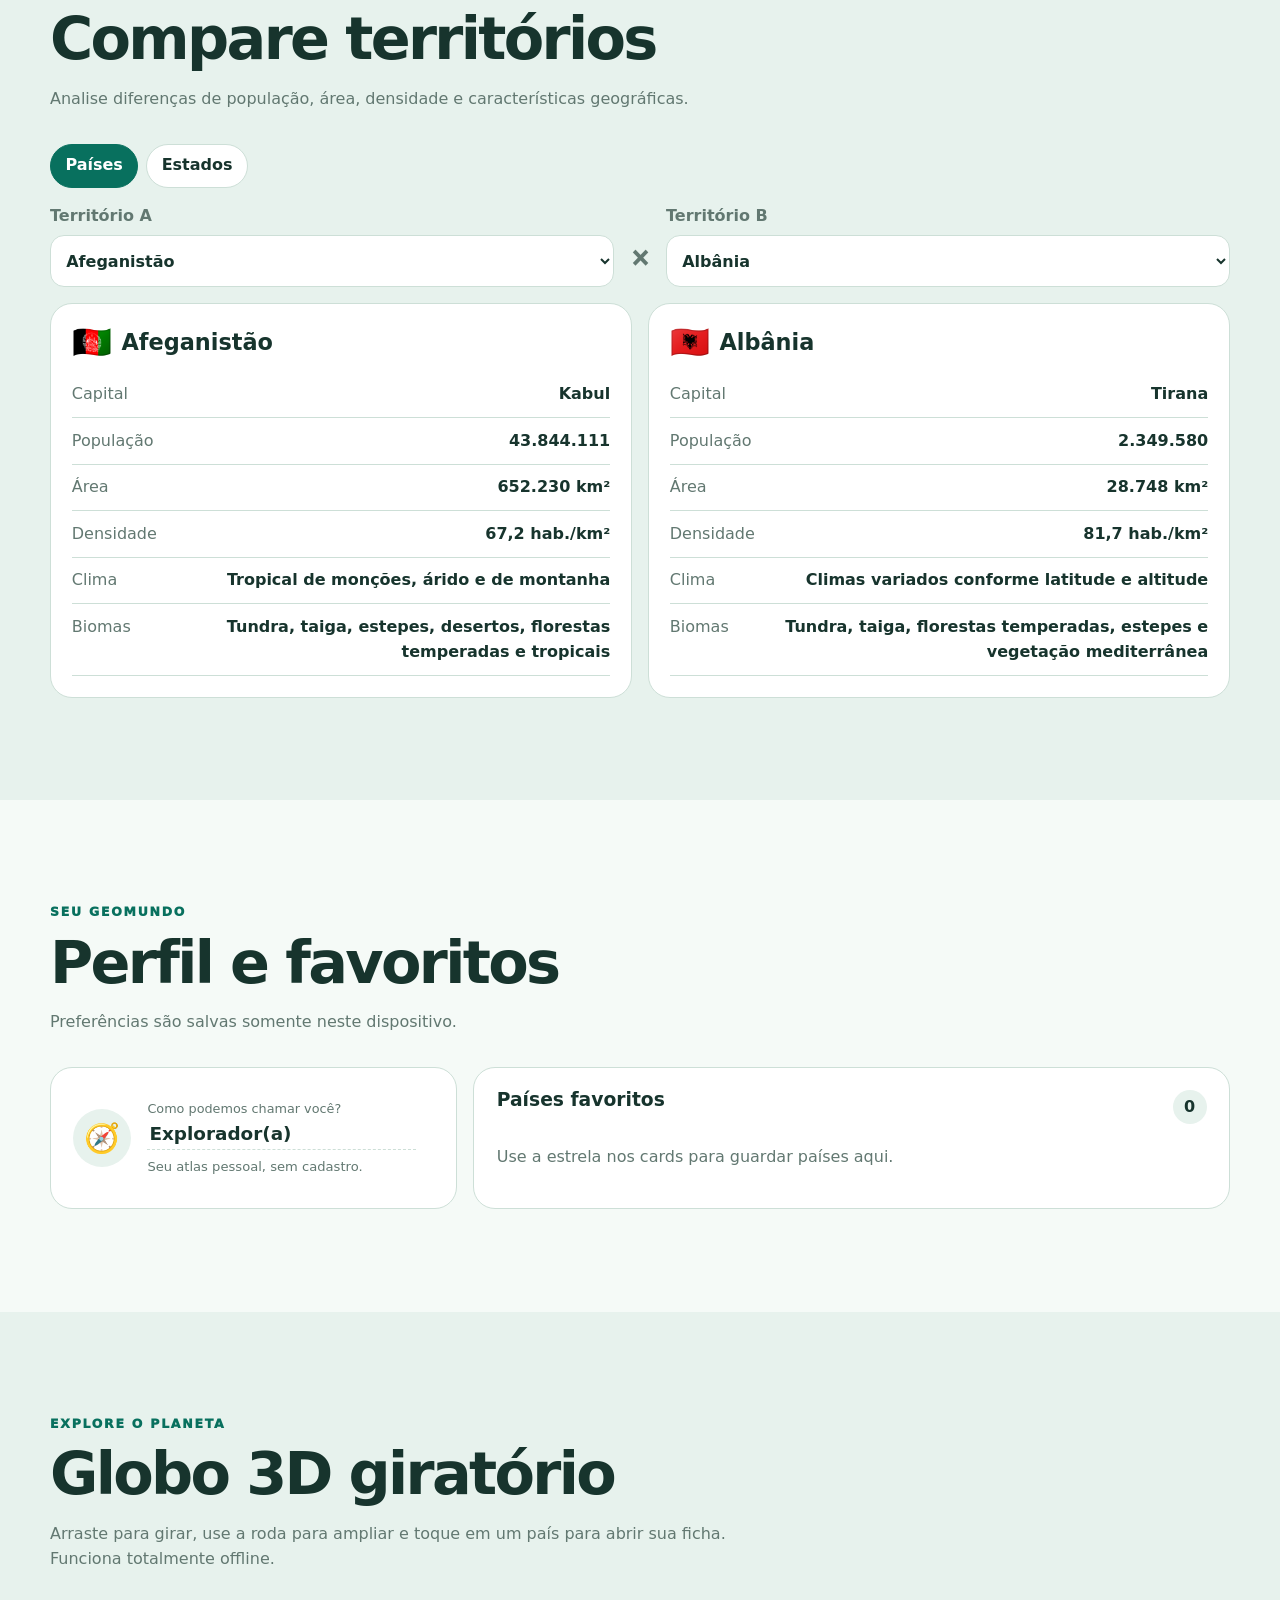
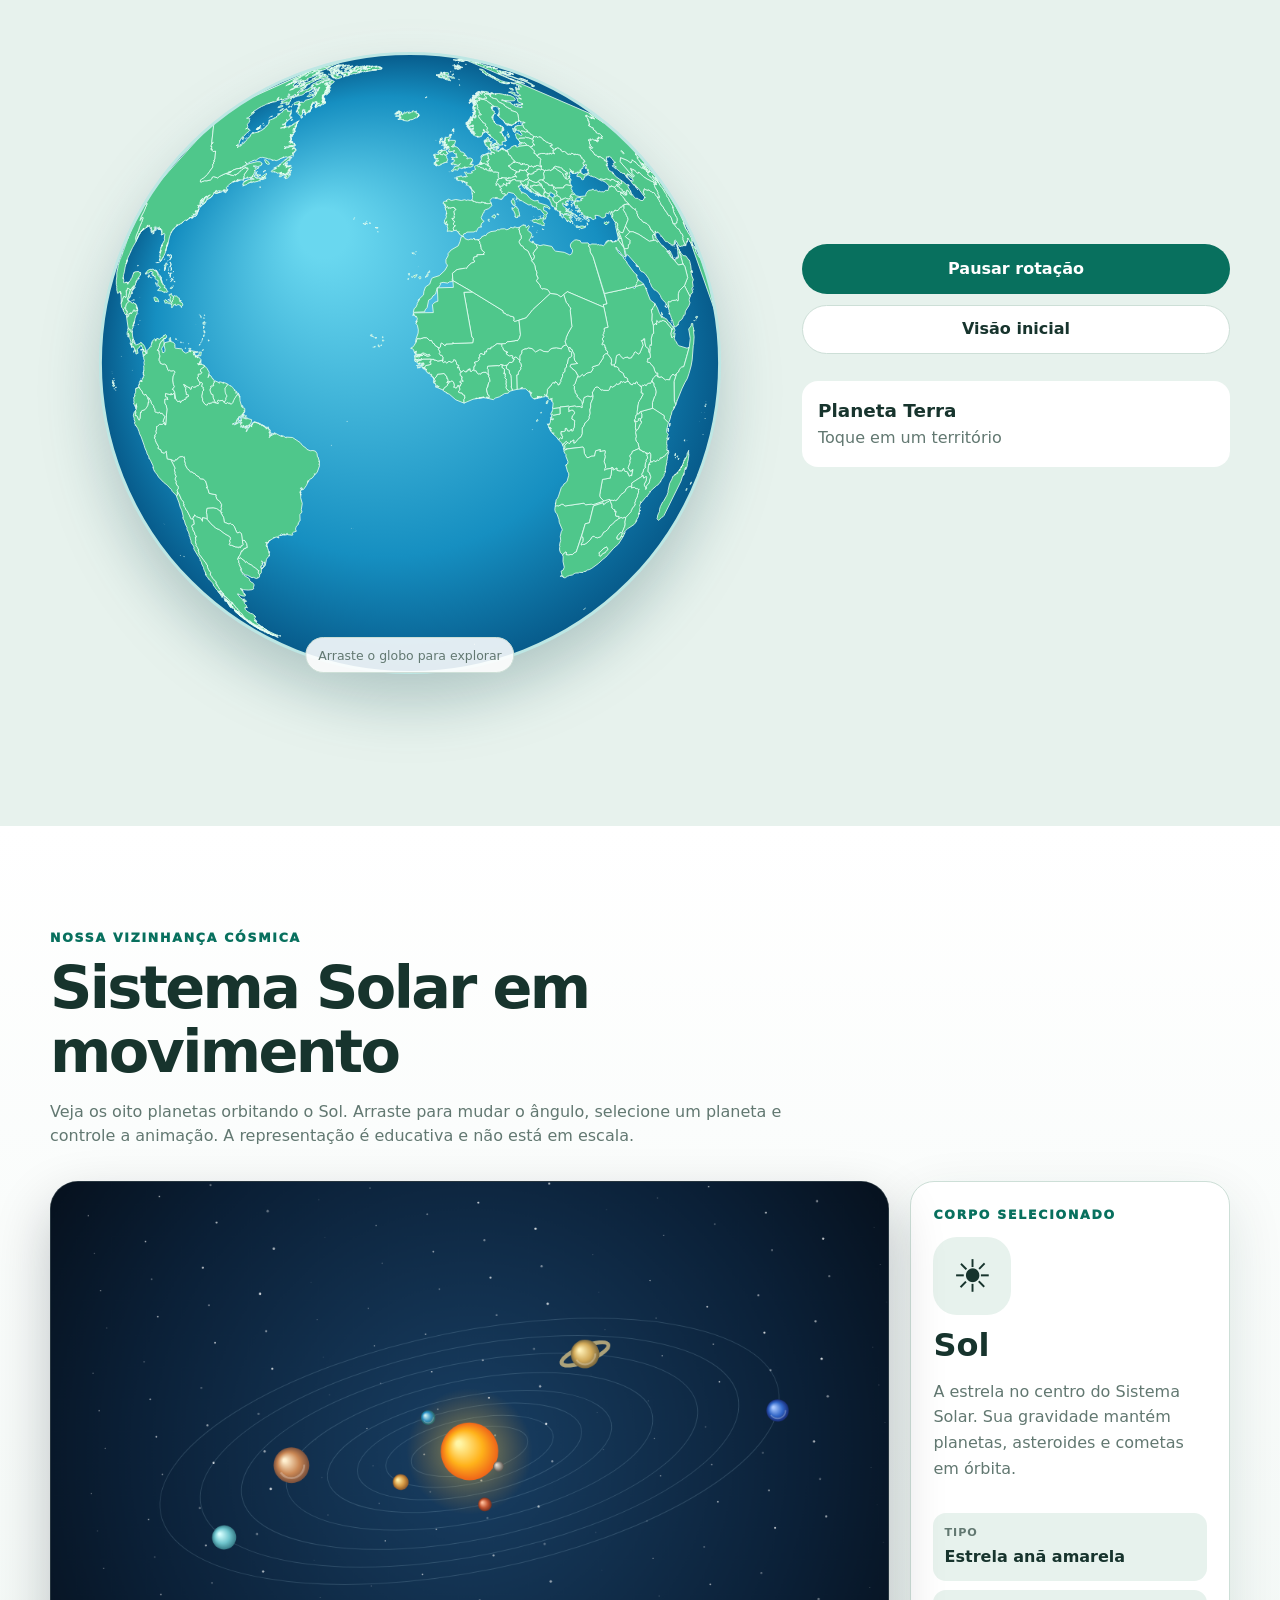
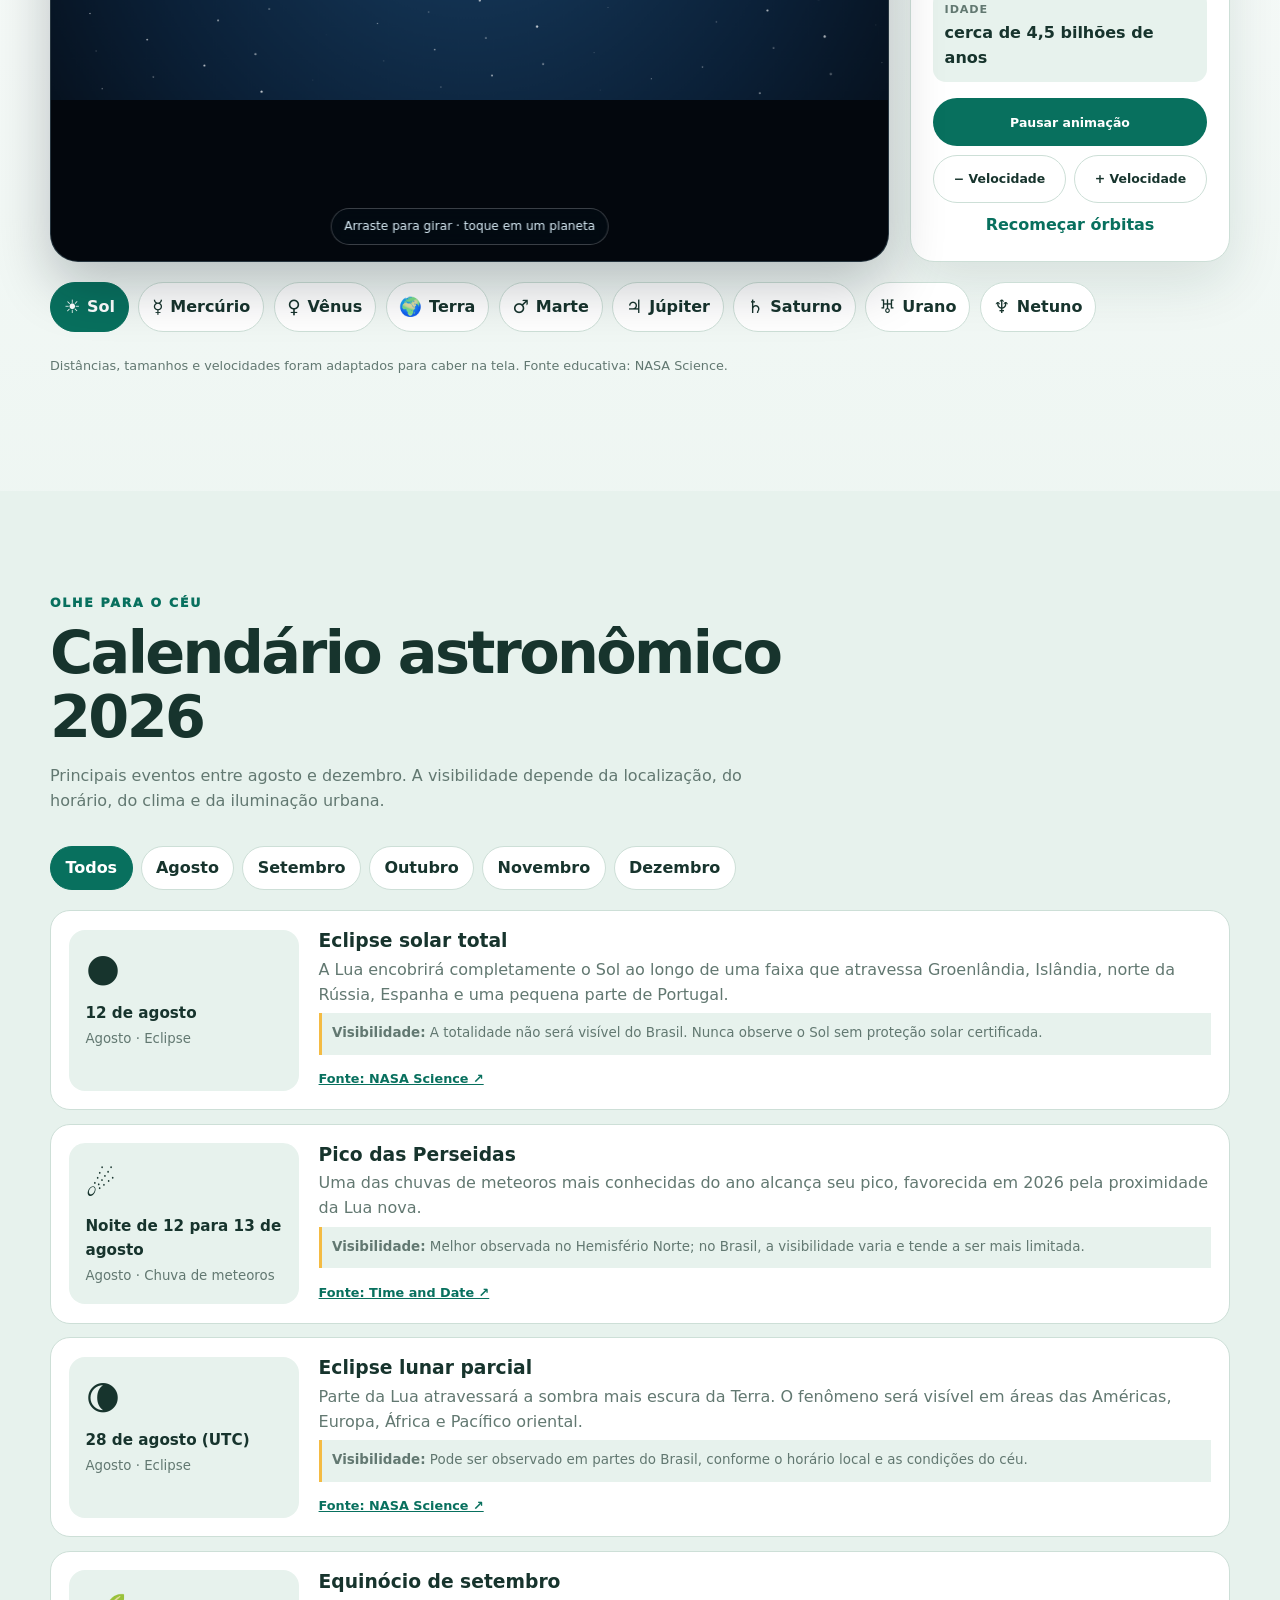
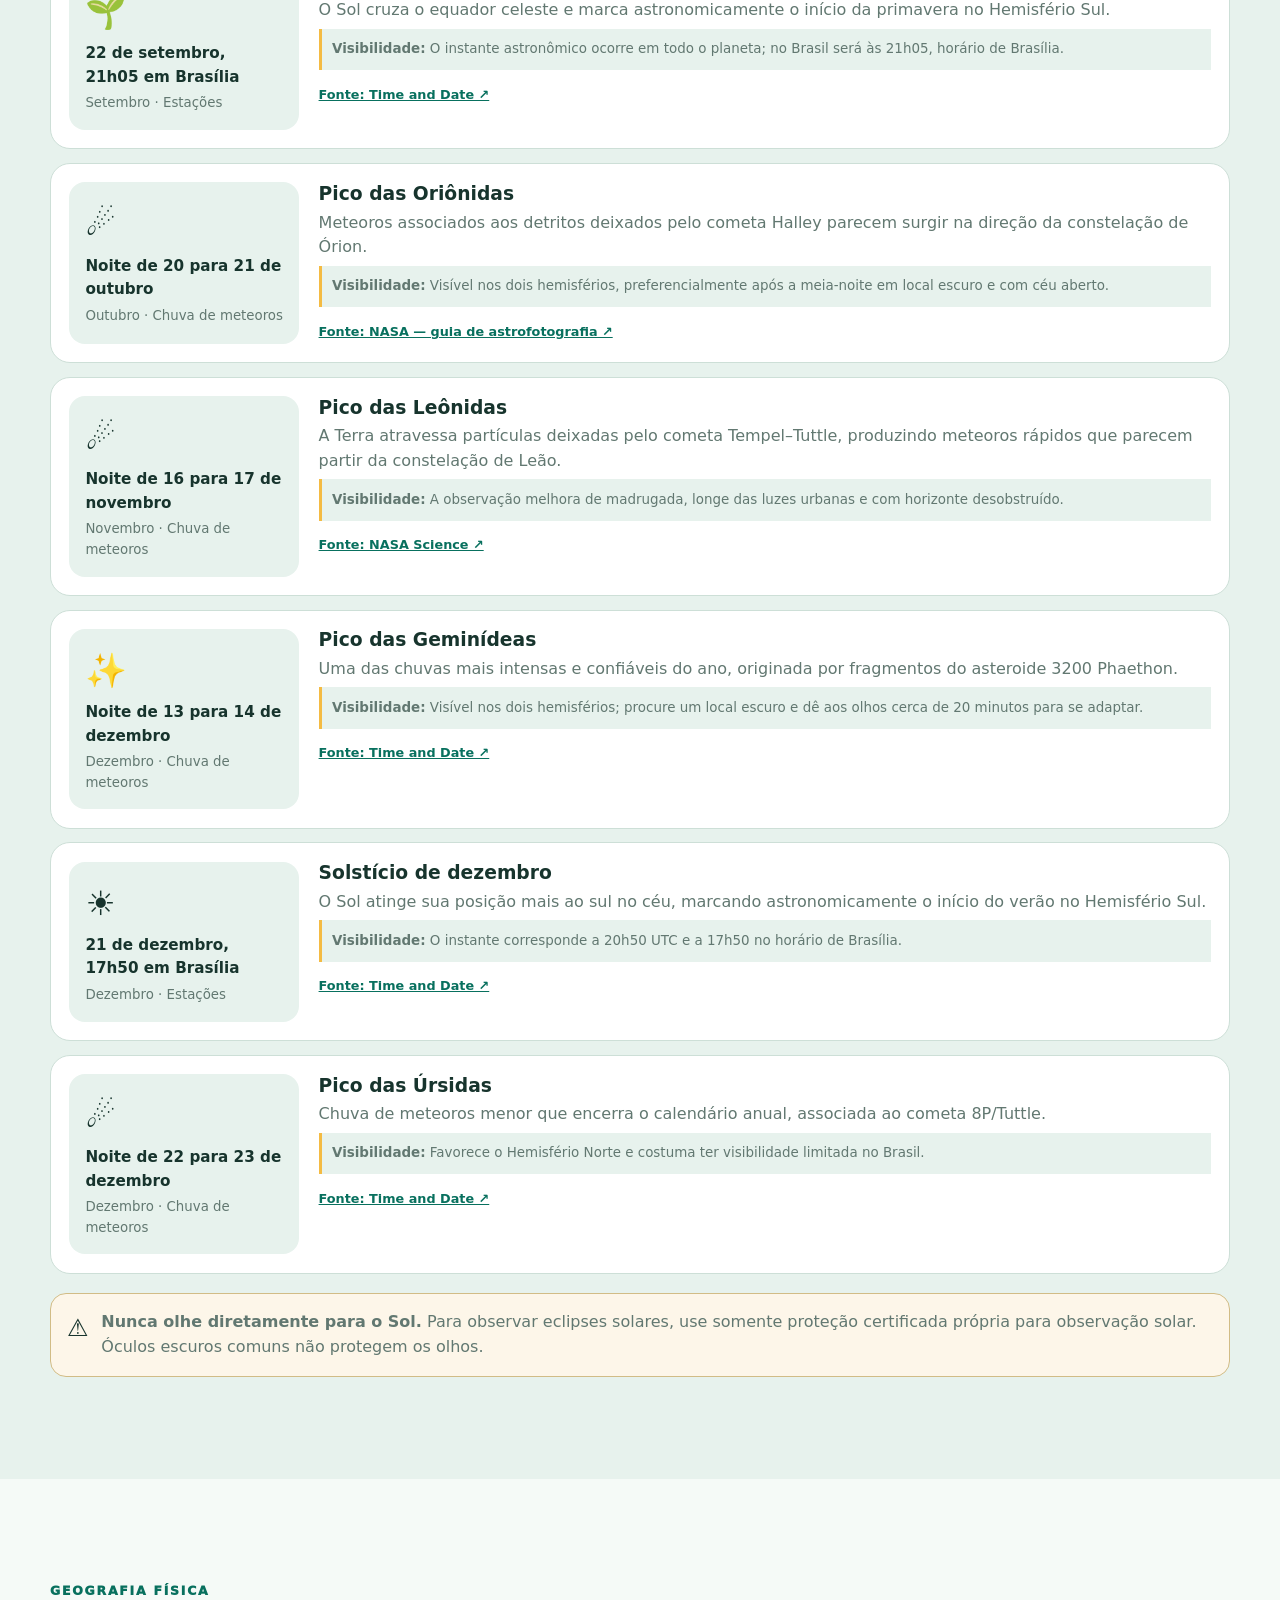
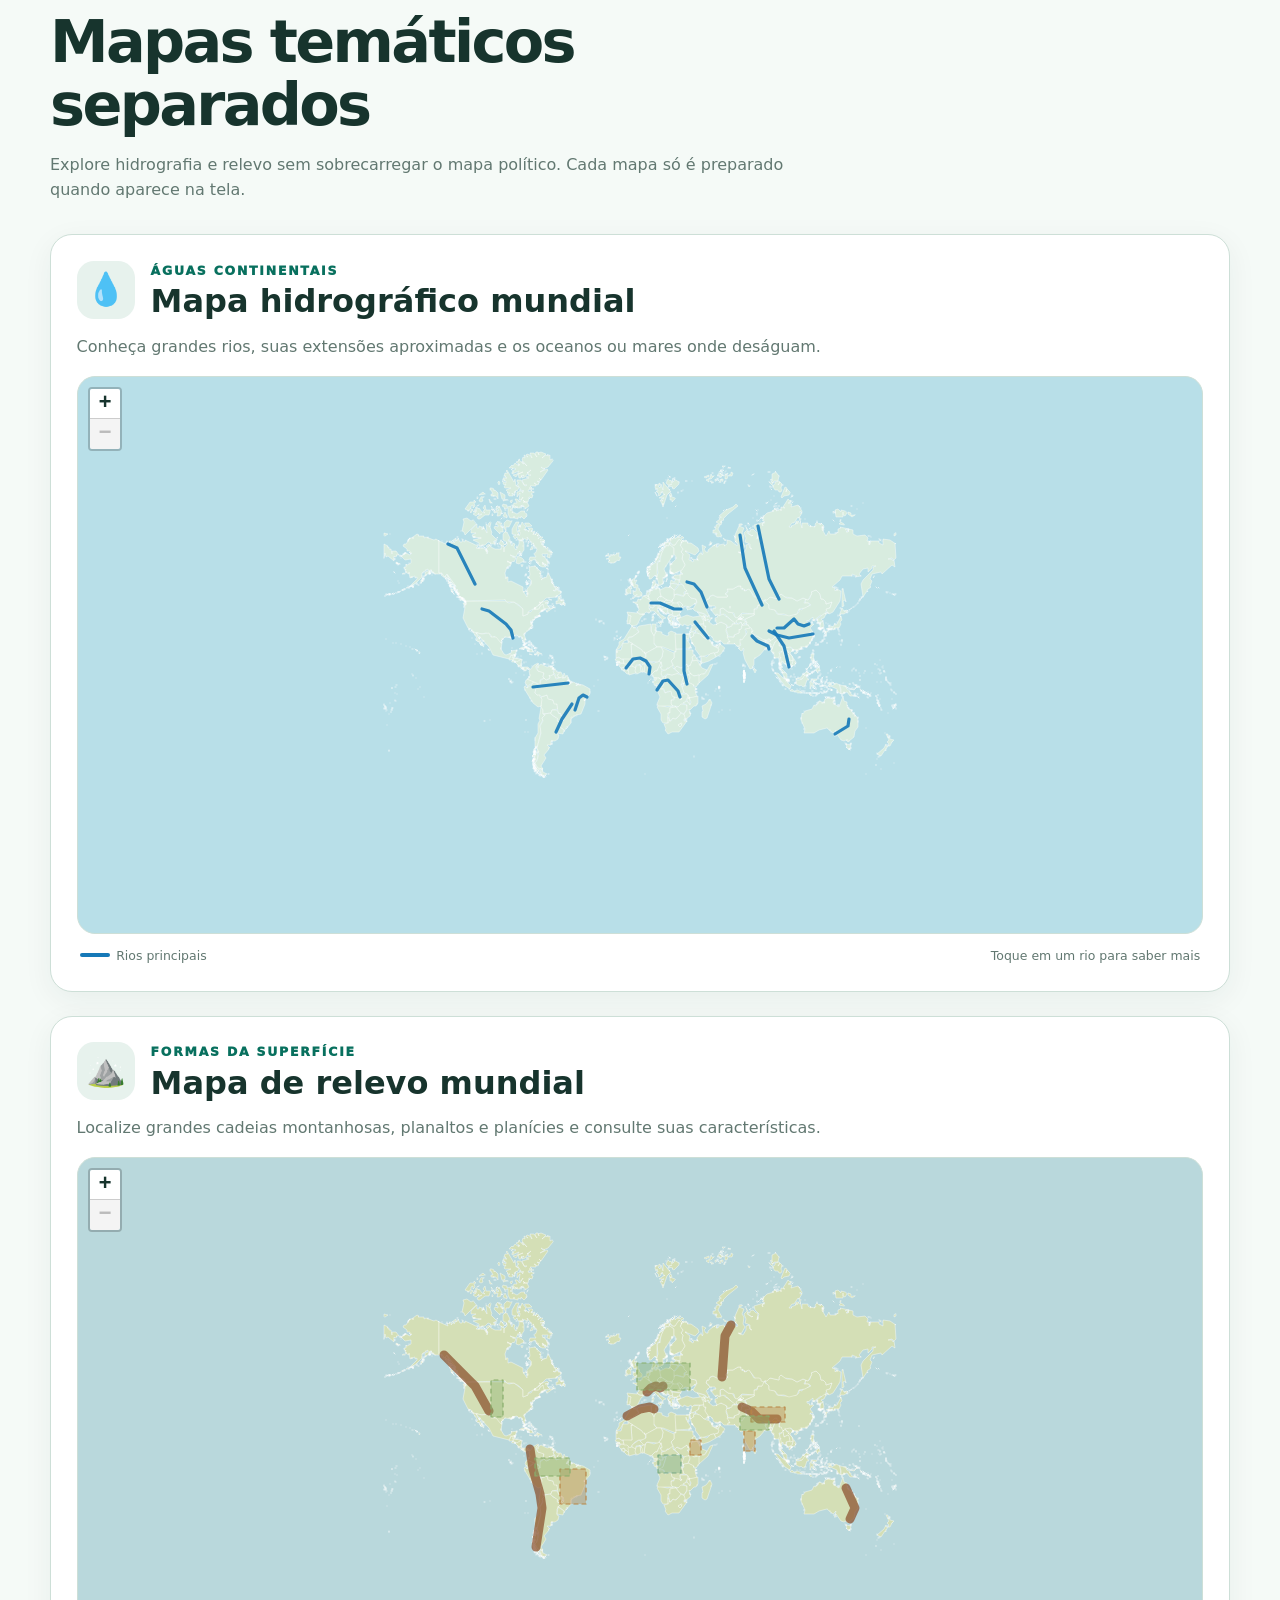
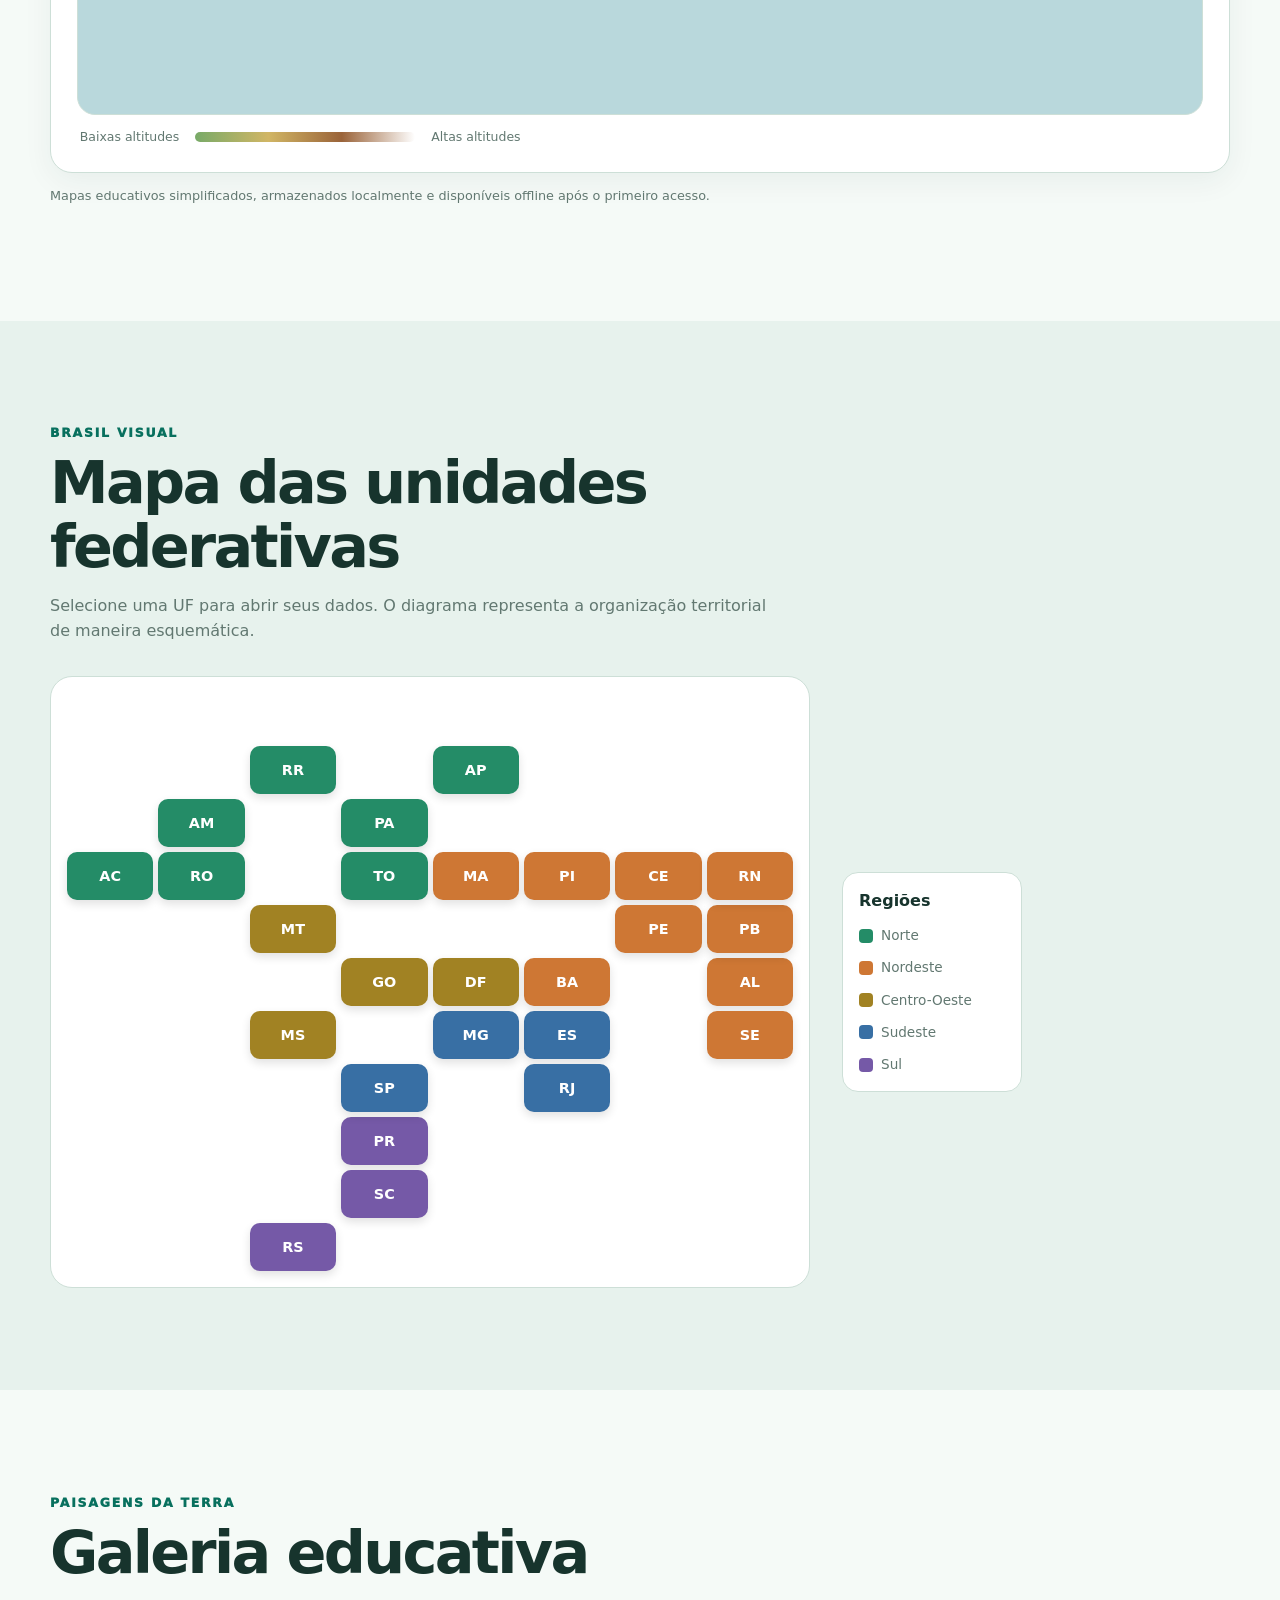
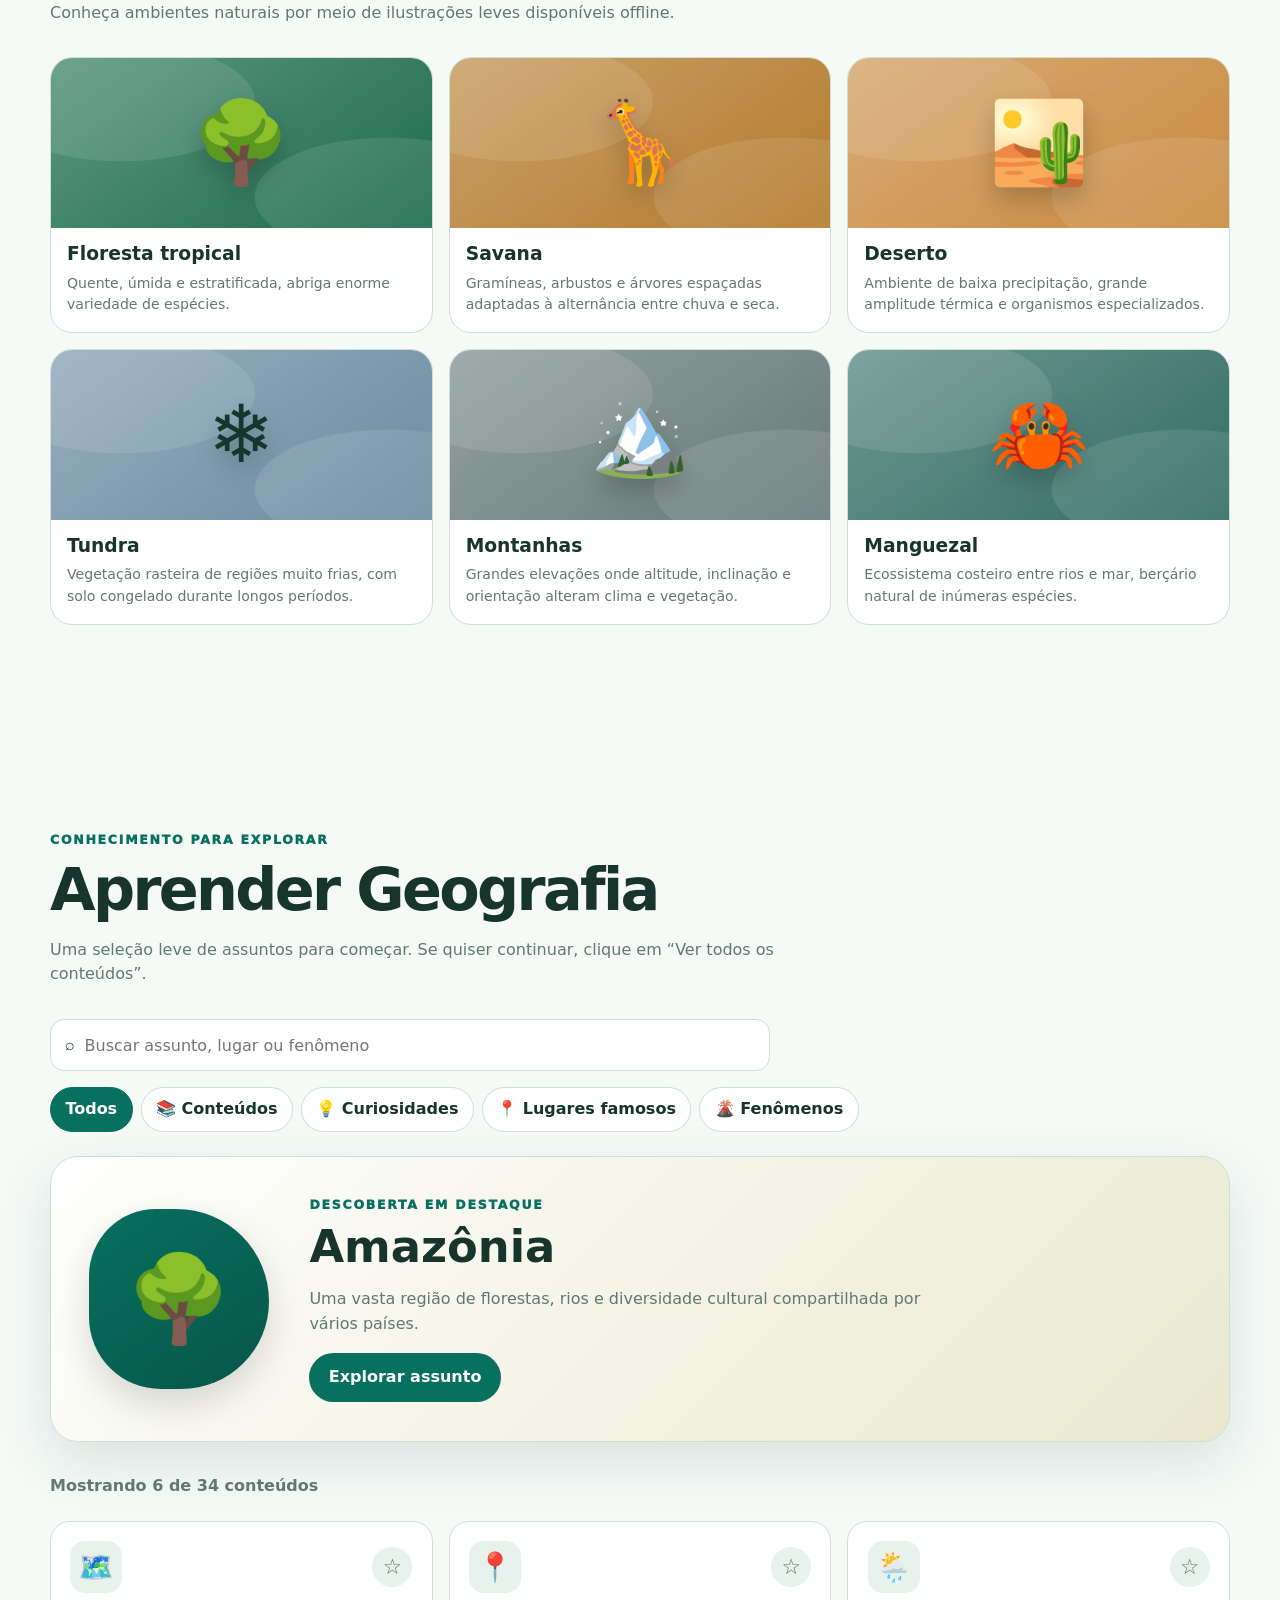
==== commit f9f19e24: "Adicionar Sistema Solar e calendário astronômico" ====
--- a/index.html
+++ b/index.html
@@ -9,7 +9,7 @@
   <link rel="icon" href="./assets/icons/icon.svg" type="image/svg+xml">
   <link rel="apple-touch-icon" href="./assets/icons/icon-192.png">
   <link rel="stylesheet" href="./assets/vendor/leaflet/leaflet.css">
-  <link rel="stylesheet" href="./styles.css">
+  <link rel="stylesheet" href="./styles.css?v=12">
   <title>GeoMundo — Atlas interativo</title>
 </head>
 <body>
@@ -18,7 +18,7 @@
     <div class="container nav-wrap">
       <a class="brand" href="#home"><img src="./assets/icons/icon.svg" alt="" width="40" height="40"><span>GeoMundo</span></a>
       <button id="menuButton" class="icon-button menu-button" aria-expanded="false" aria-controls="mainNav"><span aria-hidden="true">☰</span><span class="sr-only">Abrir menu</span></button>
-      <nav id="mainNav" class="main-nav" aria-label="Navegação principal"><a href="#mapa">Mapa</a><a href="#paises">Países</a><a href="#brasil">Brasil</a><a href="#globo3d">Globo 3D</a><a href="#mapas-fisicos">Mapas físicos</a><a href="#aprender">Aprender</a><a href="#glossario">Glossário</a><a href="#comparar">Comparar</a><a href="#perfil">Perfil</a></nav>
+      <nav id="mainNav" class="main-nav" aria-label="Navegação principal"><a href="#mapa">Mapa</a><a href="#paises">Países</a><a href="#brasil">Brasil</a><a href="#globo3d">Globo 3D</a><a href="#sistema-solar">Sistema Solar</a><a href="#mapas-fisicos">Mapas físicos</a><a href="#aprender">Aprender</a><a href="#glossario">Glossário</a><a href="#comparar">Comparar</a><a href="#perfil">Perfil</a></nav>
       <button id="themeButton" class="icon-button" aria-label="Alternar tema">🌙</button>
       <button id="installButton" class="install-button" hidden>Instalar app</button>
     </div>
@@ -37,6 +37,10 @@
 
     <section id="perfil" class="section"><div class="container"><div class="section-heading"><p class="eyebrow">Seu GeoMundo</p><h2>Perfil e favoritos</h2><p>Preferências são salvas somente neste dispositivo.</p></div><div class="profile-layout"><article class="profile-card"><div class="avatar">🧭</div><div><label for="profileName">Como podemos chamar você?</label><input id="profileName" maxlength="40" value="Explorador(a)"><p>Seu atlas pessoal, sem cadastro.</p></div></article><article class="favorites-card"><div class="favorites-title"><h3>Países favoritos</h3><strong id="favoriteCount">0</strong></div><div id="favoriteList" class="favorite-list"></div></article></div></div></section>
     <section id="globo3d" class="section section-alt"><div class="container"><div class="section-heading"><p class="eyebrow">Explore o planeta</p><h2>Globo 3D giratório</h2><p>Arraste para girar, use a roda para ampliar e toque em um país para abrir sua ficha. Funciona totalmente offline.</p></div><div class="globe-layout"><div class="globe-stage"><canvas id="globeCanvas" width="720" height="720" aria-label="Globo tridimensional interativo" role="application"></canvas><div class="globe-hint">Arraste o globo para explorar</div></div><aside class="globe-controls"><button id="toggleGlobeRotation" class="button primary">Pausar rotação</button><button id="resetGlobe" class="button secondary">Visão inicial</button><p><strong id="globeCountry">Planeta Terra</strong><br><span id="globeCountryHint">Toque em um território</span></p></aside></div></div></section>
+
+    <section id="sistema-solar" class="section solar-section"><div class="container"><div class="section-heading"><p class="eyebrow">Nossa vizinhança cósmica</p><h2>Sistema Solar em movimento</h2><p>Veja os oito planetas orbitando o Sol. Arraste para mudar o ângulo, selecione um planeta e controle a animação. A representação é educativa e não está em escala.</p></div><div class="solar-layout"><div class="solar-stage"><canvas id="solarCanvas" width="1100" height="680" aria-label="Sistema Solar animado e interativo" role="application"></canvas><div class="solar-hint">Arraste para girar · toque em um planeta</div></div><aside class="solar-panel"><p class="eyebrow">Corpo selecionado</p><div id="solarPlanetIcon" class="solar-selected-icon">☀️</div><h3 id="solarPlanetName">Sol</h3><p id="solarPlanetDescription">A estrela no centro do Sistema Solar. Sua gravidade mantém planetas, asteroides e cometas em órbita.</p><dl id="solarPlanetFacts" class="solar-facts"><div><dt>Tipo</dt><dd>Estrela anã amarela</dd></div><div><dt>Idade</dt><dd>cerca de 4,5 bilhões de anos</dd></div></dl><div class="solar-controls"><button id="toggleSolarRotation" class="button primary" type="button">Pausar animação</button><button id="solarSlower" class="button secondary" type="button" aria-label="Diminuir velocidade">− Velocidade</button><button id="solarFaster" class="button secondary" type="button" aria-label="Aumentar velocidade">+ Velocidade</button><button id="resetSolar" class="text-button" type="button">Recomeçar órbitas</button></div></aside></div><div id="solarPlanetButtons" class="solar-planet-buttons" role="group" aria-label="Selecionar astro"></div><p class="map-note">Distâncias, tamanhos e velocidades foram adaptados para caber na tela. Fonte educativa: NASA Science.</p></div></section>
+
+    <section id="calendario-astronomico" class="section section-alt"><div class="container"><div class="section-heading"><p class="eyebrow">Olhe para o céu</p><h2>Calendário astronômico 2026</h2><p>Principais eventos entre agosto e dezembro. A visibilidade depende da localização, do horário, do clima e da iluminação urbana.</p></div><div id="astronomyFilters" class="filters astronomy-filters" role="group" aria-label="Filtrar calendário por mês"><button class="chip active" data-astro-month="Todos">Todos</button><button class="chip" data-astro-month="8">Agosto</button><button class="chip" data-astro-month="9">Setembro</button><button class="chip" data-astro-month="10">Outubro</button><button class="chip" data-astro-month="11">Novembro</button><button class="chip" data-astro-month="12">Dezembro</button></div><div id="astronomyCalendar" class="astronomy-calendar" aria-live="polite"><p class="map-loading">Carregando eventos…</p></div><div class="astronomy-safety"><span aria-hidden="true">⚠️</span><p><strong>Nunca olhe diretamente para o Sol.</strong> Para observar eclipses solares, use somente proteção certificada própria para observação solar. Óculos escuros comuns não protegem os olhos.</p></div></div></section>
 
     <section id="mapas-fisicos" class="section"><div class="container"><div class="section-heading"><p class="eyebrow">Geografia física</p><h2>Mapas temáticos separados</h2><p>Explore hidrografia e relevo sem sobrecarregar o mapa político. Cada mapa só é preparado quando aparece na tela.</p></div><div class="physical-map-grid"><article class="physical-map-card"><div class="physical-map-title"><span>💧</span><div><p class="eyebrow">Águas continentais</p><h3>Mapa hidrográfico mundial</h3></div></div><p>Conheça grandes rios, suas extensões aproximadas e os oceanos ou mares onde deságuam.</p><div id="hydroMap" class="thematic-map" role="application" aria-label="Mapa hidrográfico mundial"><div class="map-loading">O mapa será carregado ao chegar aqui…</div></div><div class="thematic-legend"><span><i class="river-line"></i>Rios principais</span><span>Toque em um rio para saber mais</span></div></article><article class="physical-map-card"><div class="physical-map-title"><span>⛰️</span><div><p class="eyebrow">Formas da superfície</p><h3>Mapa de relevo mundial</h3></div></div><p>Localize grandes cadeias montanhosas, planaltos e planícies e consulte suas características.</p><div id="reliefMap" class="thematic-map" role="application" aria-label="Mapa de relevo mundial"><div class="map-loading">O mapa será carregado ao chegar aqui…</div></div><div class="thematic-legend relief-scale"><span>Baixas altitudes</span><i></i><span>Altas altitudes</span></div></article></div><p class="map-note">Mapas educativos simplificados, armazenados localmente e disponíveis offline após o primeiro acesso.</p></div></section>
 
@@ -57,6 +61,6 @@
   <footer><div class="container footer-wrap"><a class="brand" href="#home"><img src="./assets/icons/icon.svg" alt="" width="34"><span>GeoMundo</span></a><p>Atlas educativo · PWA · <span id="year"></span></p></div></footer>
   <script src="./assets/vendor/leaflet/leaflet.js"></script>
   <script src="./app.js" defer></script>
-  <script src="./addons.js?v=5" defer></script>
+  <script src="./addons.js?v=6" defer></script>
 </body>
 </html>
--- a/styles.css
+++ b/styles.css
@@ -24,3 +24,8 @@
 
 /* Controles para manter as seções longas compactas */
 .section-more{display:flex;justify-content:center;margin-top:1.4rem}.section-more [hidden]{display:none}.section-more .button{min-width:min(100%,260px)}
+
+/* Sistema Solar e calendário astronômico */
+.solar-section{overflow:hidden;background:linear-gradient(180deg,var(--surface),color-mix(in srgb,var(--soft) 70%,var(--surface)))}.solar-layout{display:grid;grid-template-columns:minmax(0,1fr) minmax(250px,320px);gap:1.3rem;align-items:stretch}.solar-stage{position:relative;min-width:0;overflow:hidden;border:1px solid rgba(157,205,229,.23);border-radius:28px;background:#03070d;box-shadow:0 24px 55px rgba(4,18,31,.24)}#solarCanvas{display:block;width:100%;height:auto;min-height:500px;cursor:grab;touch-action:none}#solarCanvas:active{cursor:grabbing}.solar-hint{position:absolute;bottom:1rem;left:50%;transform:translateX(-50%);white-space:nowrap;padding:.5rem .8rem;border:1px solid rgba(255,255,255,.22);border-radius:99px;background:rgba(3,12,21,.7);color:#d9edf7;font-size:.76rem;backdrop-filter:blur(8px)}.solar-panel{display:flex;flex-direction:column;padding:1.4rem;border:1px solid var(--border);border-radius:24px;background:var(--surface);box-shadow:var(--shadow)}.solar-selected-icon{display:grid;place-items:center;width:78px;height:78px;margin:.3rem 0 .8rem;border-radius:24px;background:var(--soft);font-size:2.8rem}.solar-panel h3{margin:0;font-size:2rem}.solar-panel>p:not(.eyebrow){color:var(--muted);line-height:1.6}.solar-facts{display:grid;gap:.55rem;margin:1rem 0}.solar-facts div{padding:.7rem;border-radius:13px;background:var(--soft)}.solar-facts dt{color:var(--muted);font-size:.7rem;font-weight:800;text-transform:uppercase;letter-spacing:.08em}.solar-facts dd{margin:.2rem 0 0;font-weight:800}.solar-controls{display:grid;grid-template-columns:1fr 1fr;gap:.55rem;margin-top:auto}.solar-controls .primary,.solar-controls .text-button{grid-column:1/-1}.solar-controls .button{padding:.72rem;font-size:.78rem}.solar-planet-buttons{display:flex;gap:.6rem;margin-top:1rem;padding:.25rem 0 .65rem;overflow-x:auto;scrollbar-width:thin}.solar-planet-button{display:flex;align-items:center;gap:.42rem;flex:0 0 auto;padding:.62rem .8rem;border:1px solid var(--border);border-radius:99px;background:var(--surface);color:var(--text);font-weight:800;cursor:pointer}.solar-planet-button span{font-size:1.15rem}.solar-planet-button:hover,.solar-planet-button.active{border-color:var(--primary);background:var(--primary);color:#fff}.astronomy-filters{margin-bottom:1.25rem}.astronomy-calendar{display:grid;gap:.85rem}.astronomy-event{display:grid;grid-template-columns:minmax(170px,230px) 1fr;gap:1.2rem;padding:1.15rem;border:1px solid var(--border);border-radius:20px;background:var(--surface);transition:transform .18s,box-shadow .18s}.astronomy-event:hover{transform:translateY(-2px);box-shadow:var(--shadow)}.astronomy-date{display:grid;align-content:start;gap:.25rem;padding:1rem;border-radius:16px;background:var(--soft)}.astronomy-date span{font-size:2.1rem}.astronomy-date strong{font-size:.95rem}.astronomy-date small{color:var(--muted)}.astronomy-event h3{margin:.1rem 0 .4rem}.astronomy-event p{margin:.35rem 0;color:var(--muted)}.astronomy-event a{display:inline-block;margin-top:.55rem;color:var(--primary);font-size:.8rem;font-weight:850}.astronomy-visibility{padding:.65rem;border-left:3px solid var(--accent);background:var(--soft);font-size:.84rem}.astronomy-safety{display:flex;gap:.8rem;align-items:flex-start;margin-top:1.2rem;padding:1rem;border:1px solid color-mix(in srgb,#d59222 45%,var(--border));border-radius:16px;background:color-mix(in srgb,#f0bd54 13%,var(--surface))}.astronomy-safety span{font-size:1.5rem}.astronomy-safety p{margin:0;color:var(--muted)}
+@media(max-width:900px){.solar-layout{grid-template-columns:1fr}.solar-panel{display:grid;grid-template-columns:auto 1fr;column-gap:1rem}.solar-panel .eyebrow,.solar-panel>p,.solar-facts,.solar-controls{grid-column:1/-1}.solar-selected-icon{grid-row:2/4}.solar-panel h3{align-self:end}.solar-panel>p:not(.eyebrow){margin-top:0}.solar-controls{grid-template-columns:repeat(3,1fr)}.solar-controls .primary{grid-column:auto}.solar-controls .text-button{grid-column:1/-1}}
+@media(max-width:600px){#solarCanvas{min-height:390px}.solar-stage{border-radius:20px}.solar-hint{bottom:.65rem;font-size:.68rem}.solar-panel{display:flex}.solar-selected-icon{width:62px;height:62px;font-size:2rem}.solar-controls{grid-template-columns:1fr 1fr}.solar-controls .primary{grid-column:1/-1}.astronomy-filters{flex-wrap:nowrap;overflow-x:auto;padding-bottom:.4rem}.astronomy-filters .chip{white-space:nowrap}.astronomy-event{grid-template-columns:1fr}.astronomy-date{grid-template-columns:auto 1fr;align-items:center}.astronomy-date span{grid-row:1/3}.astronomy-date small{grid-column:2}.astronomy-safety{font-size:.85rem}}
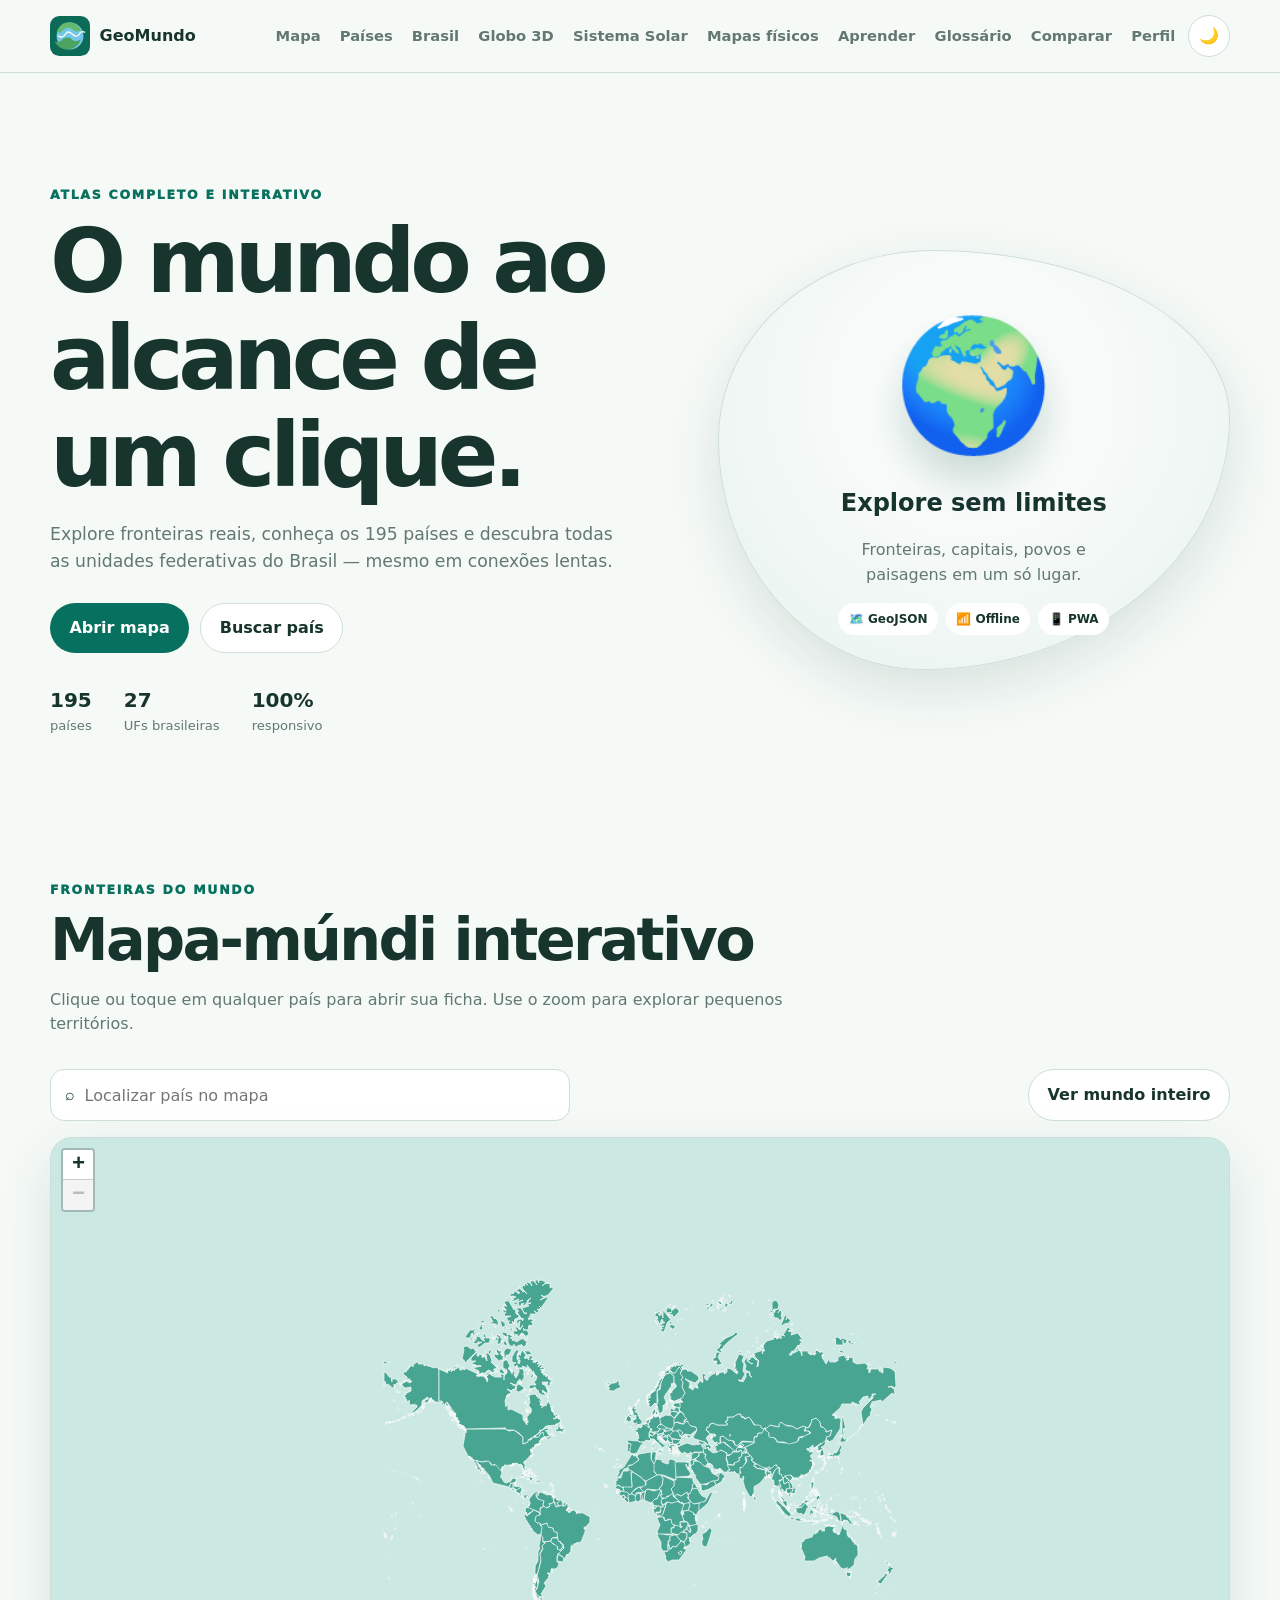
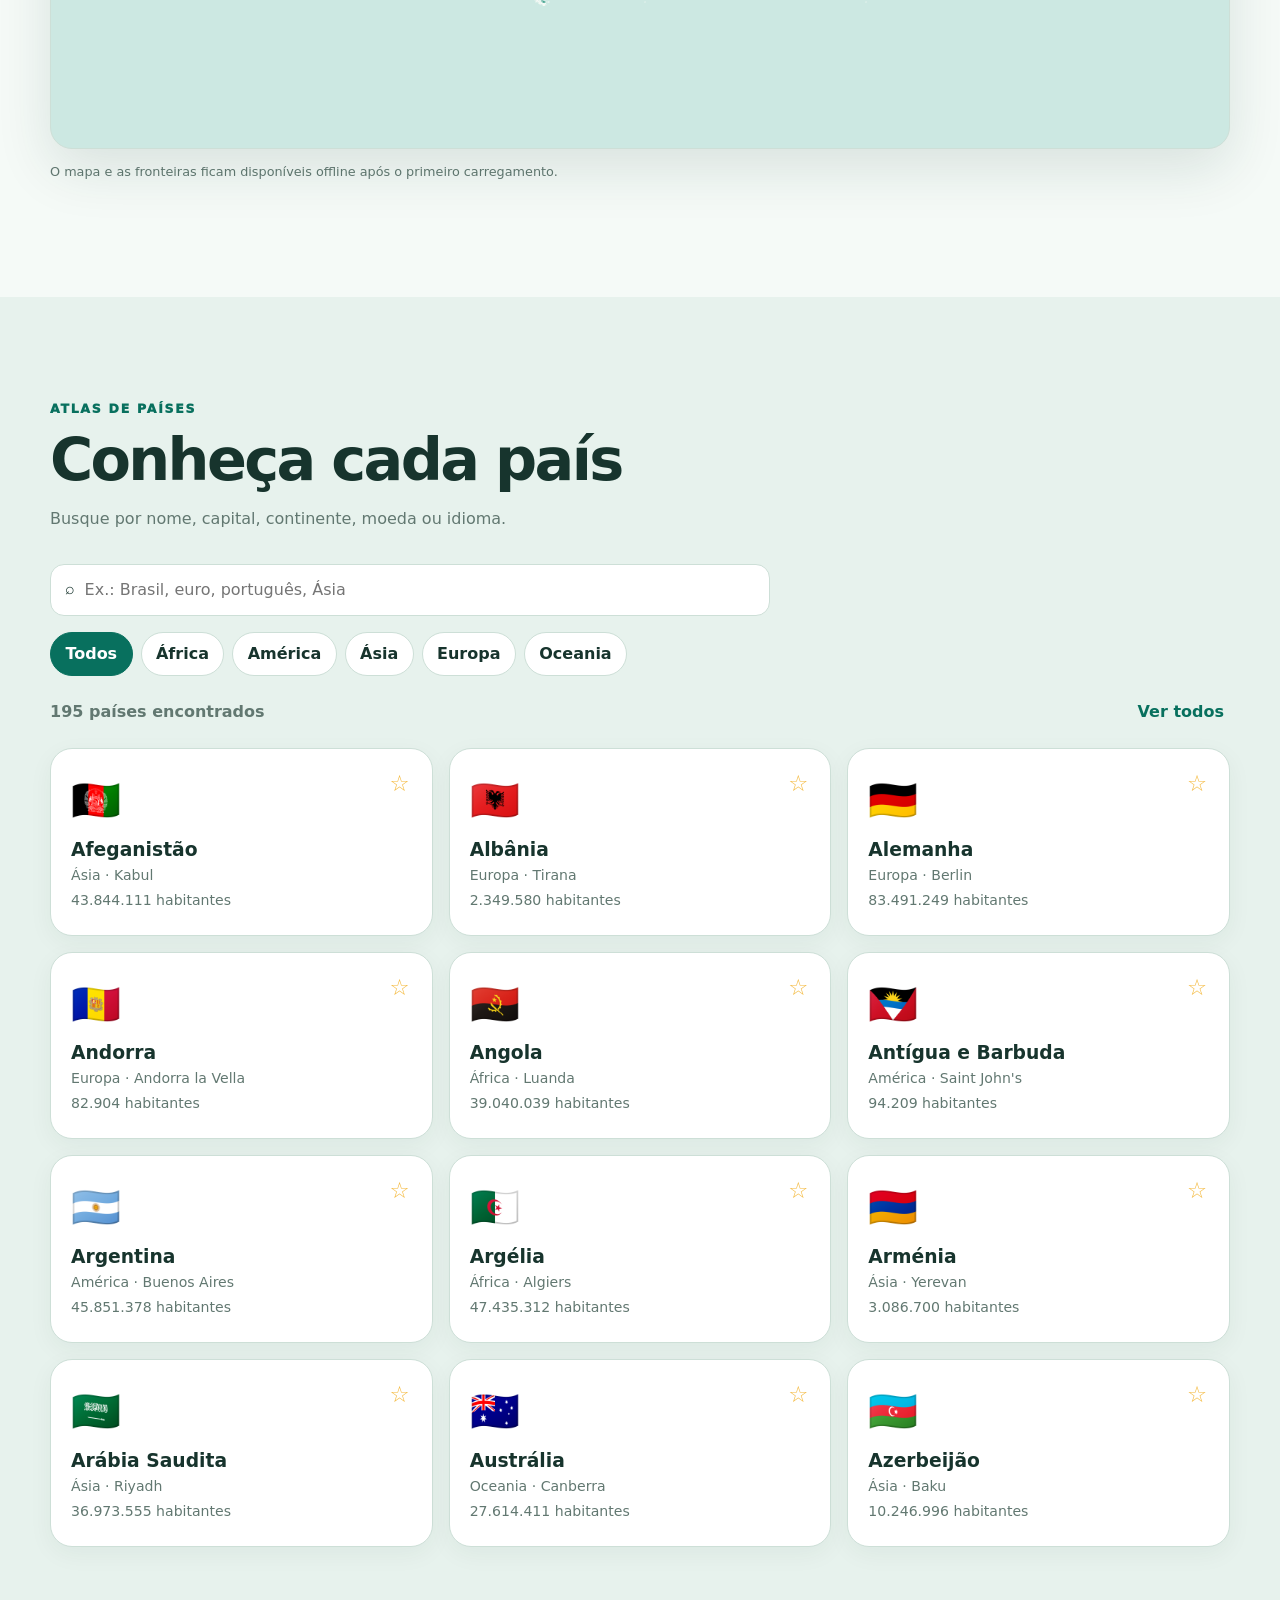
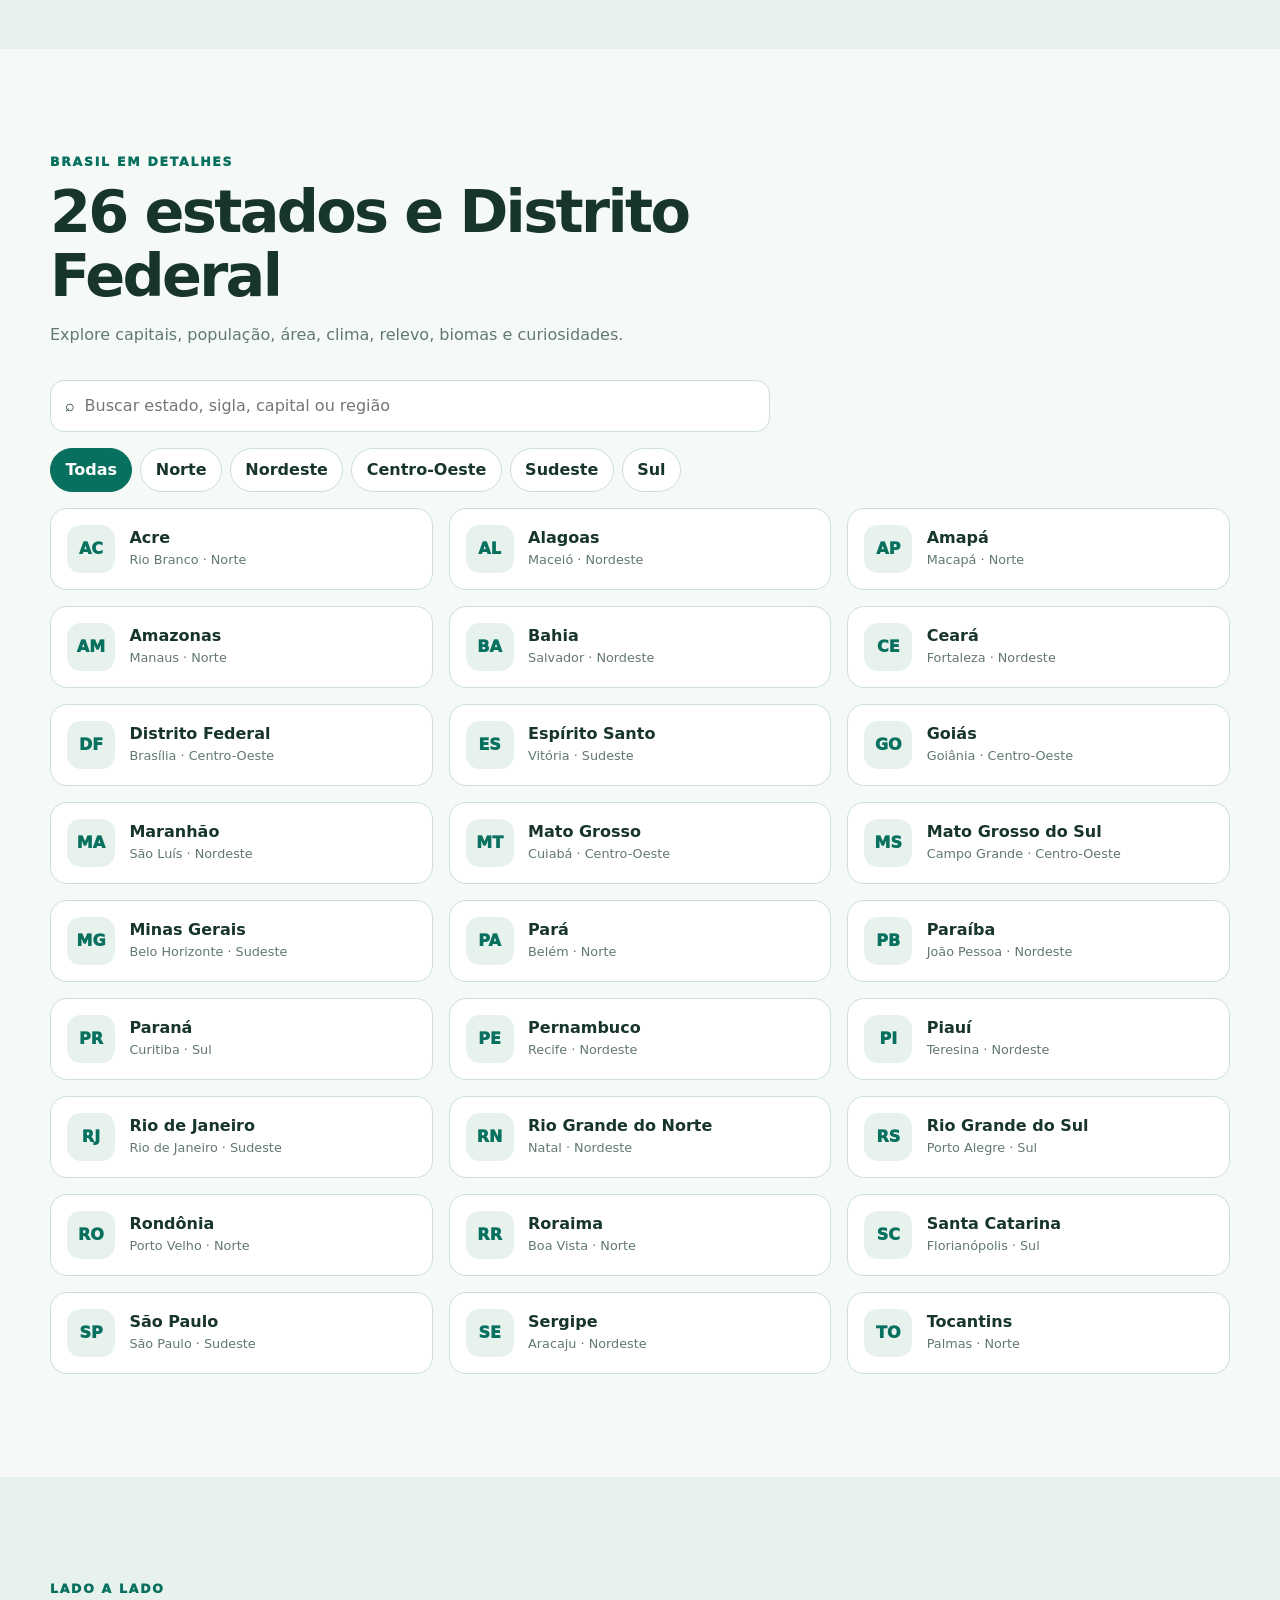
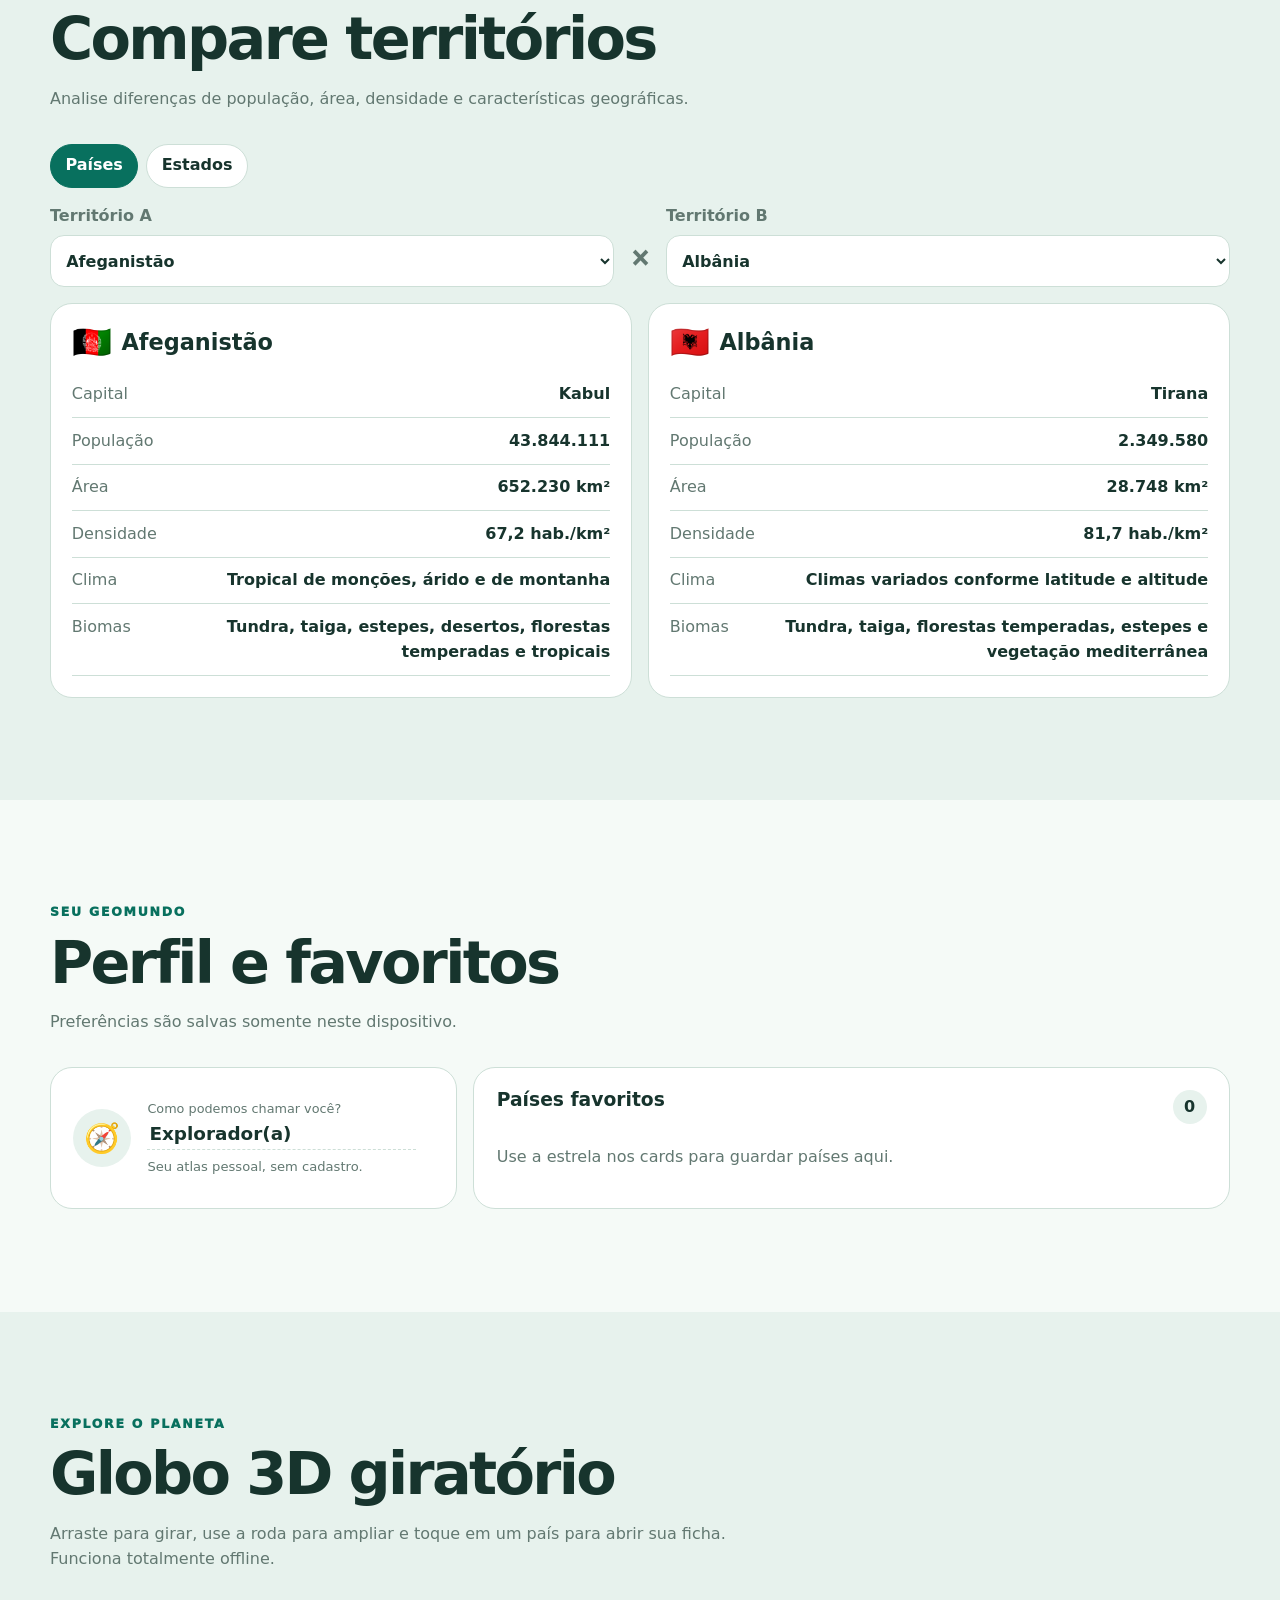
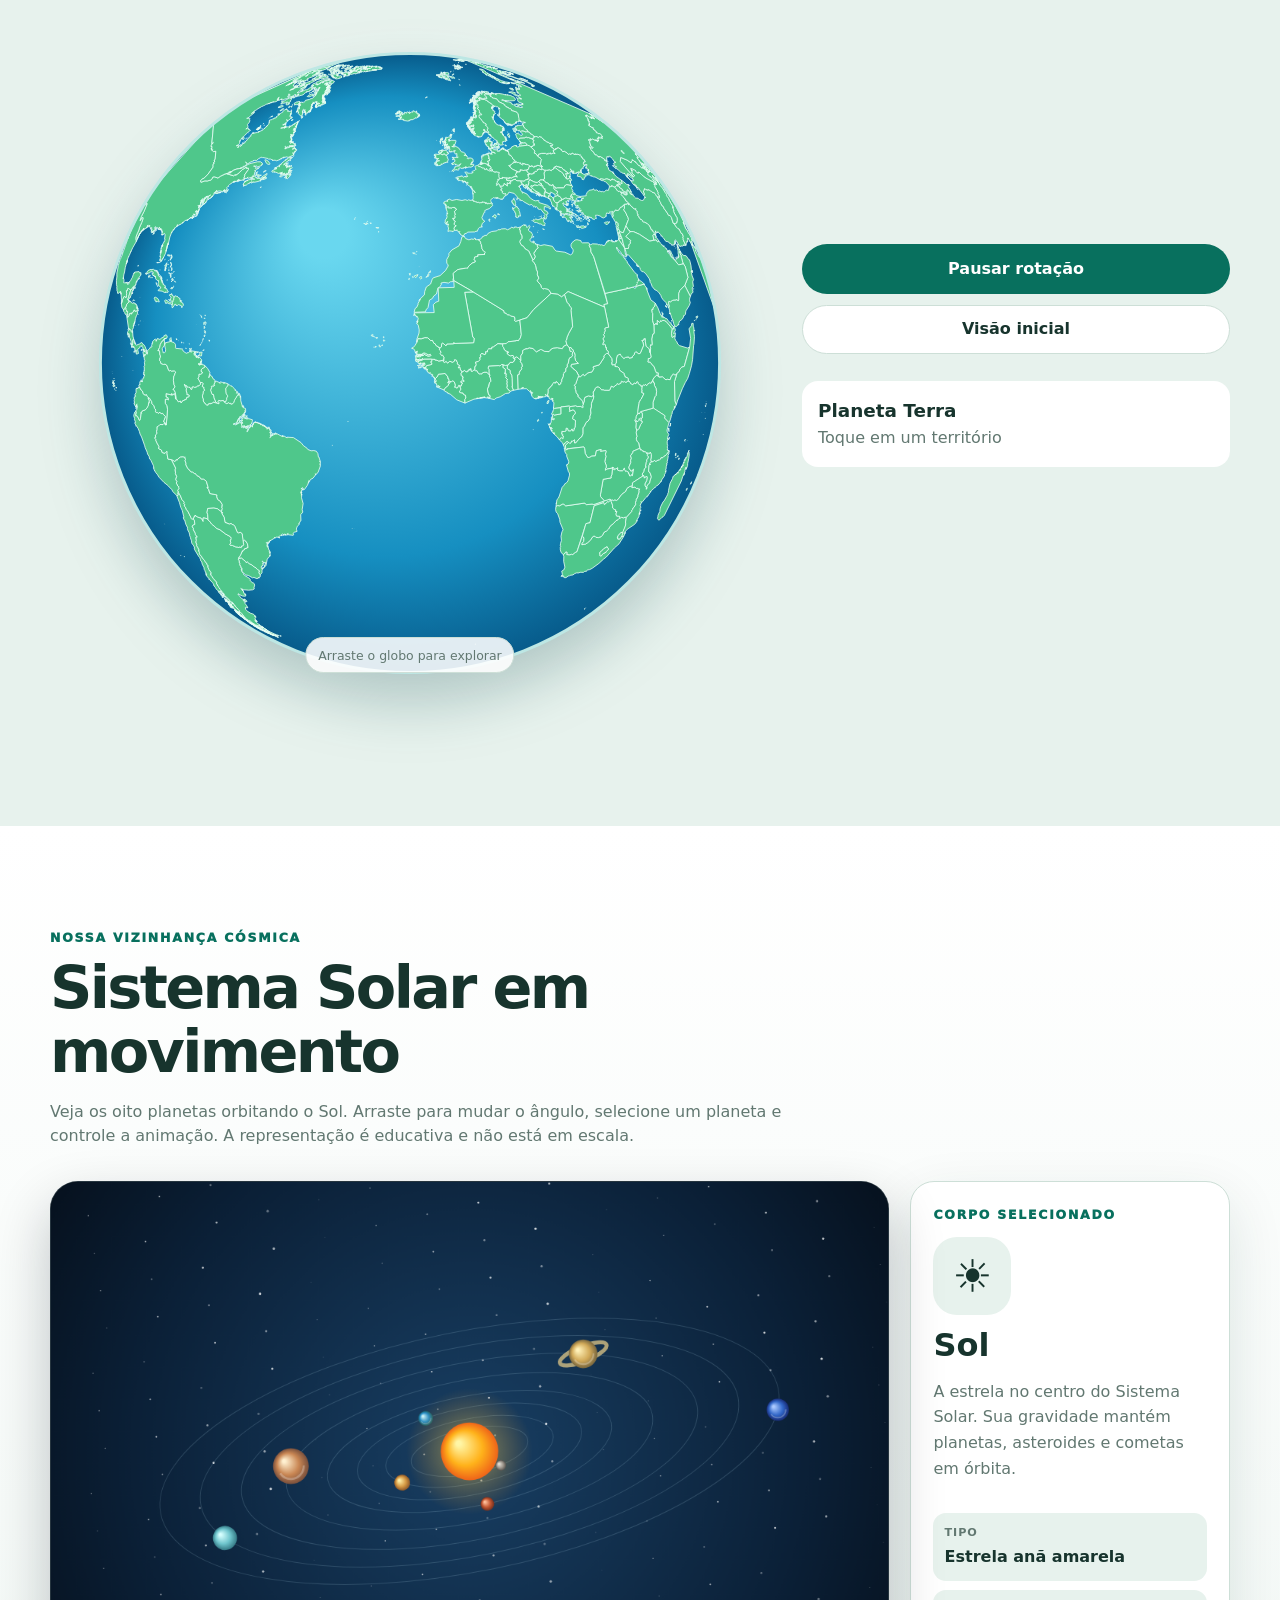
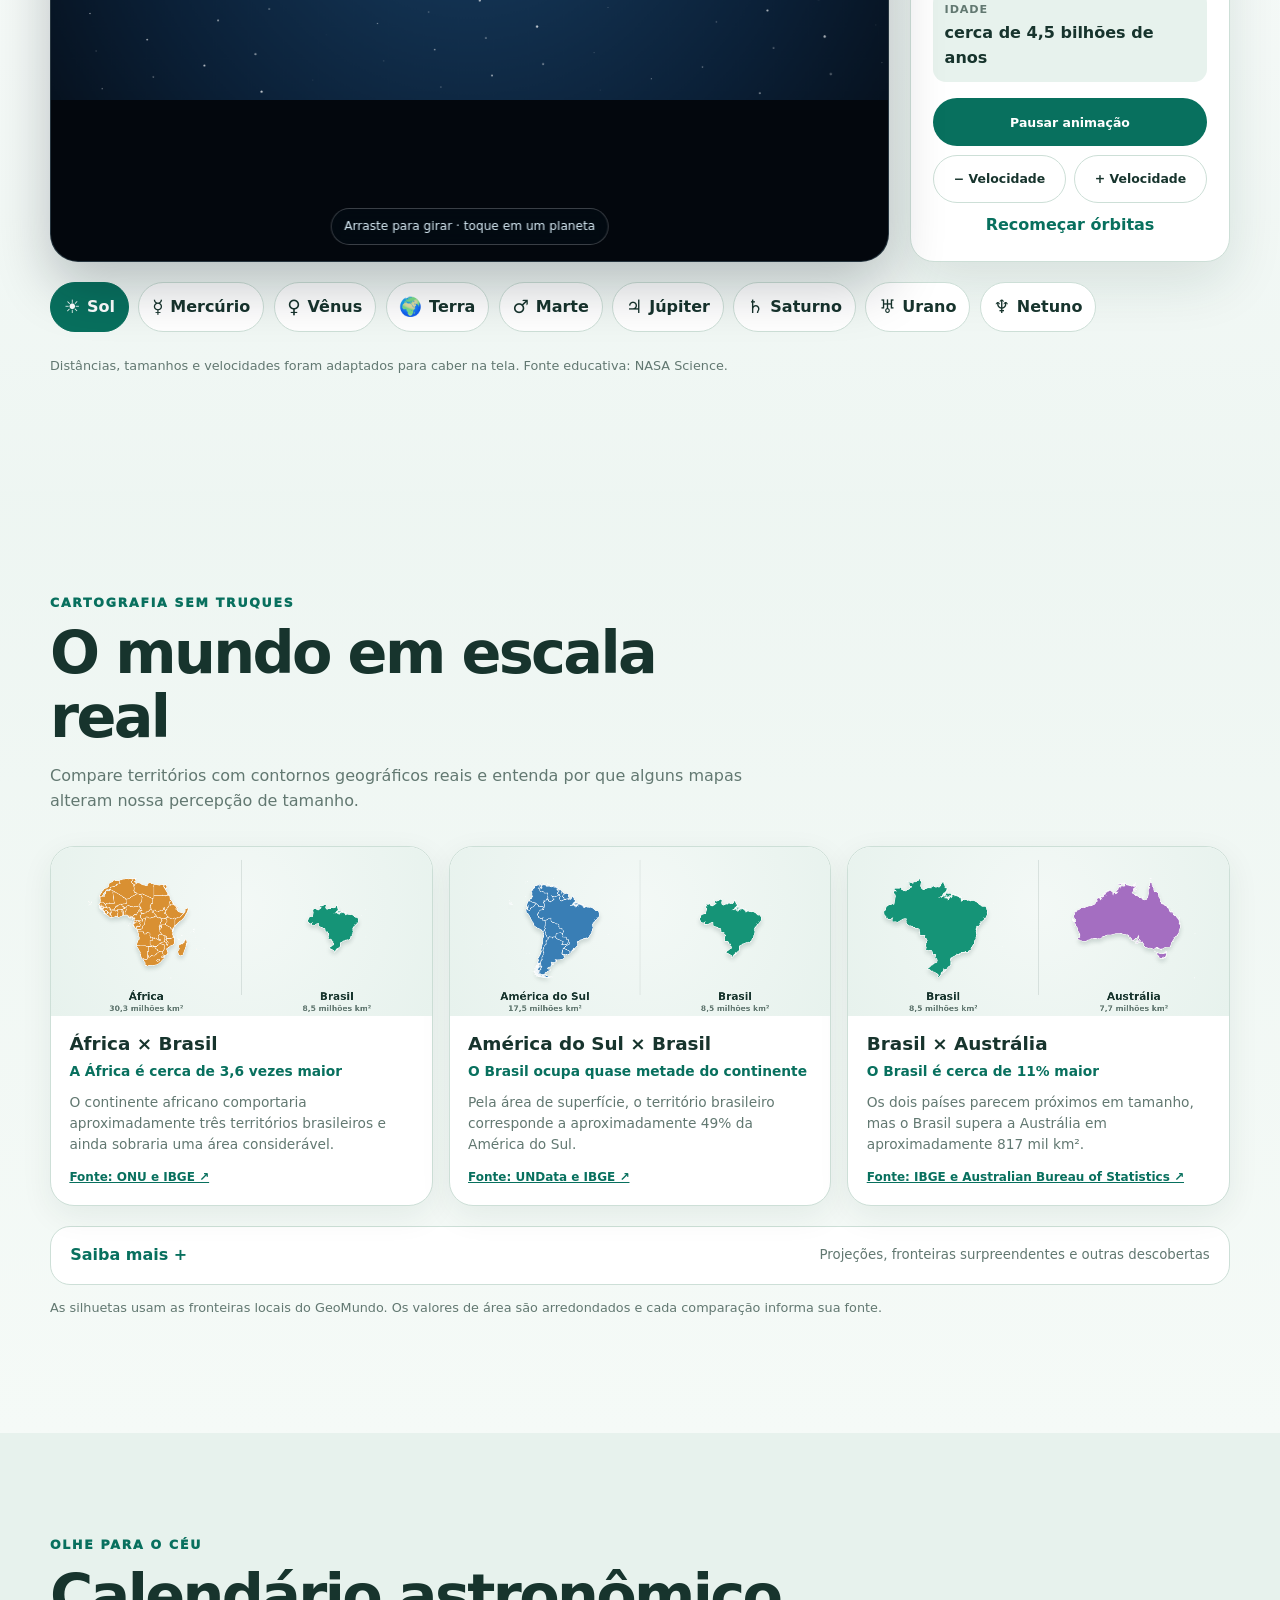
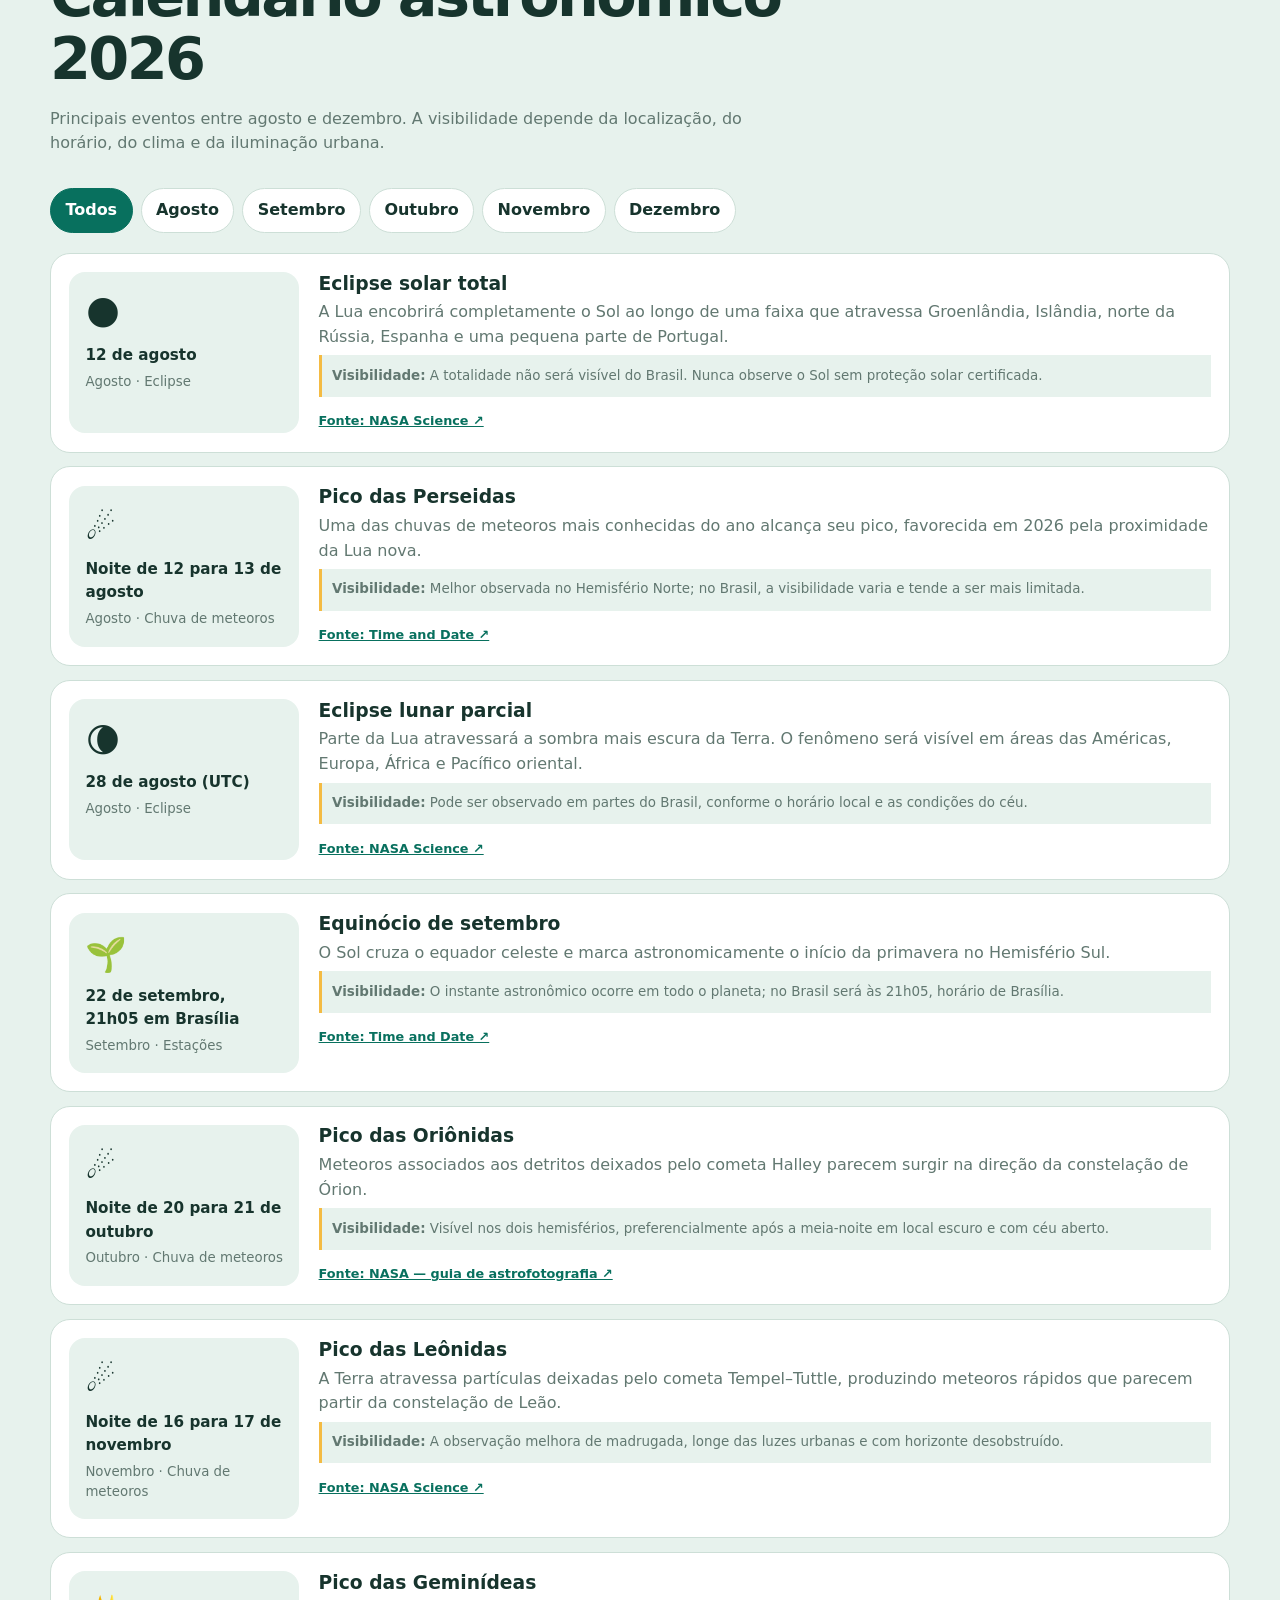
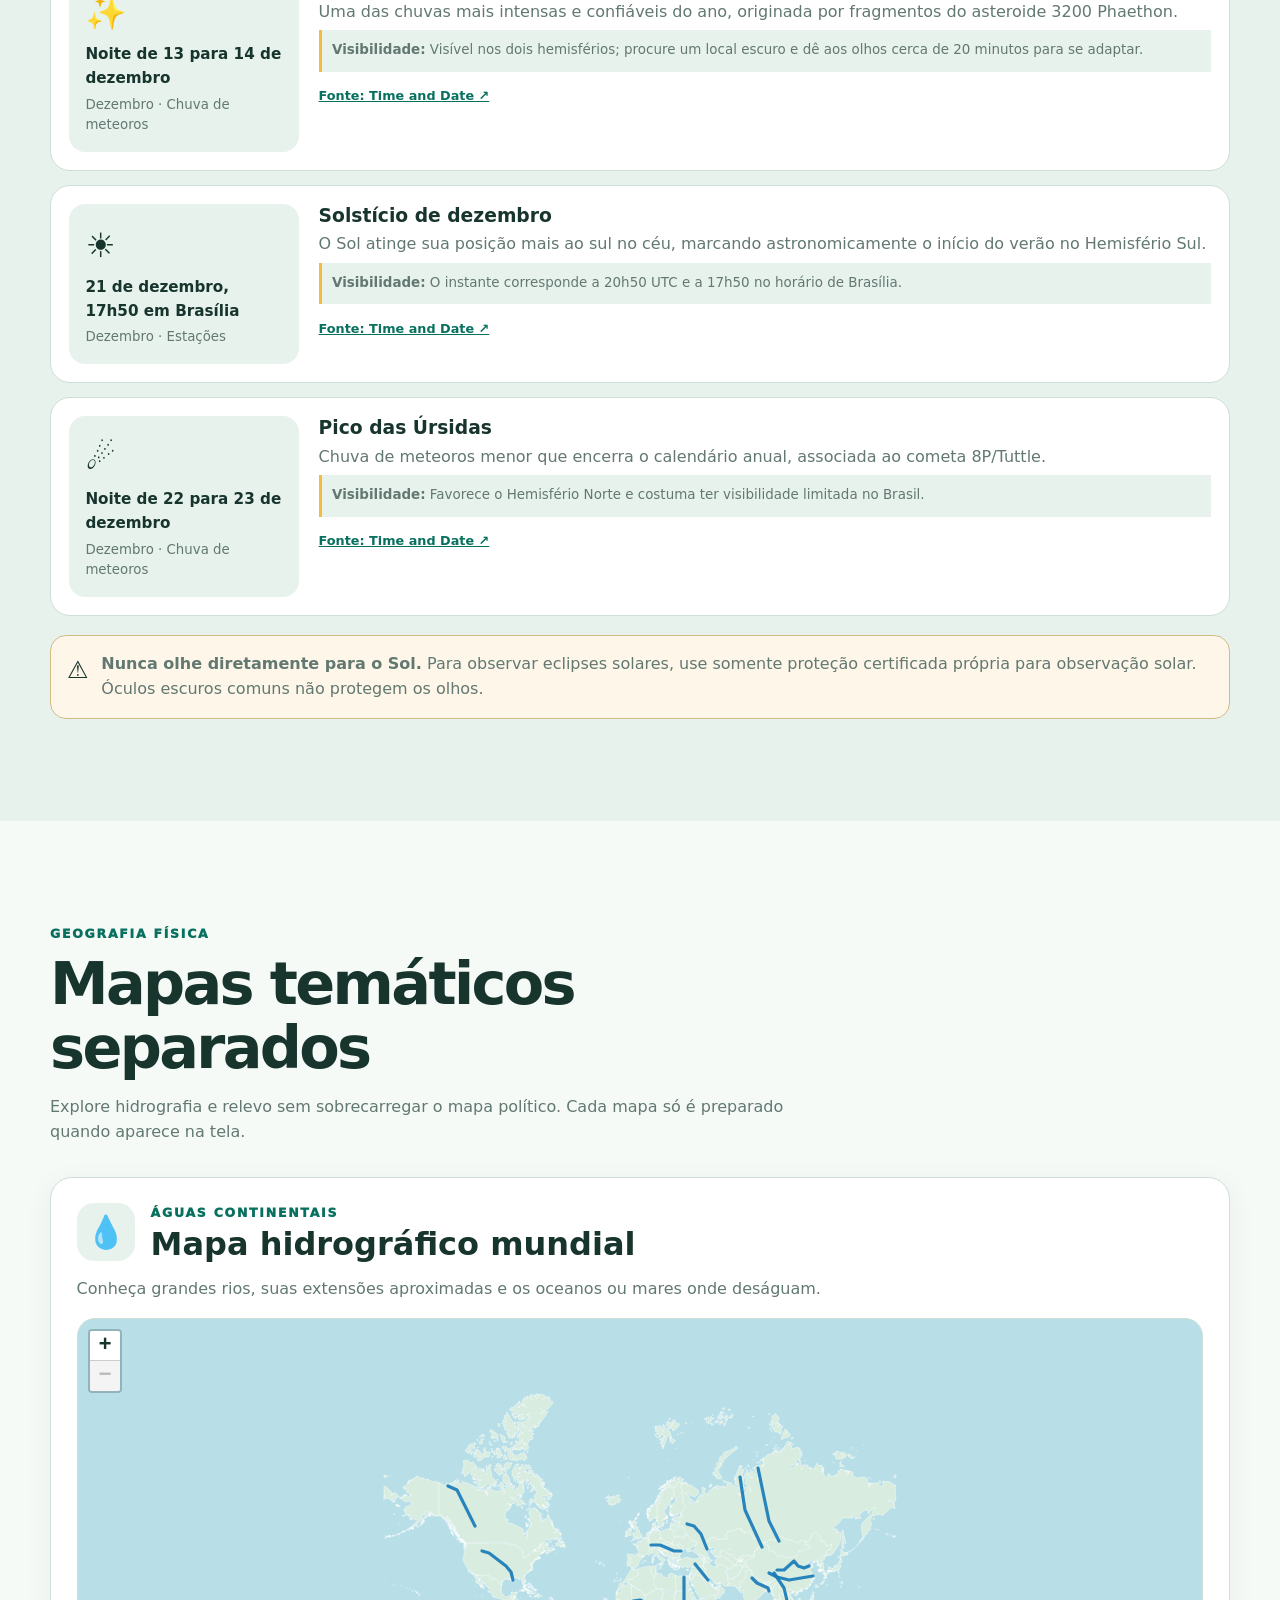
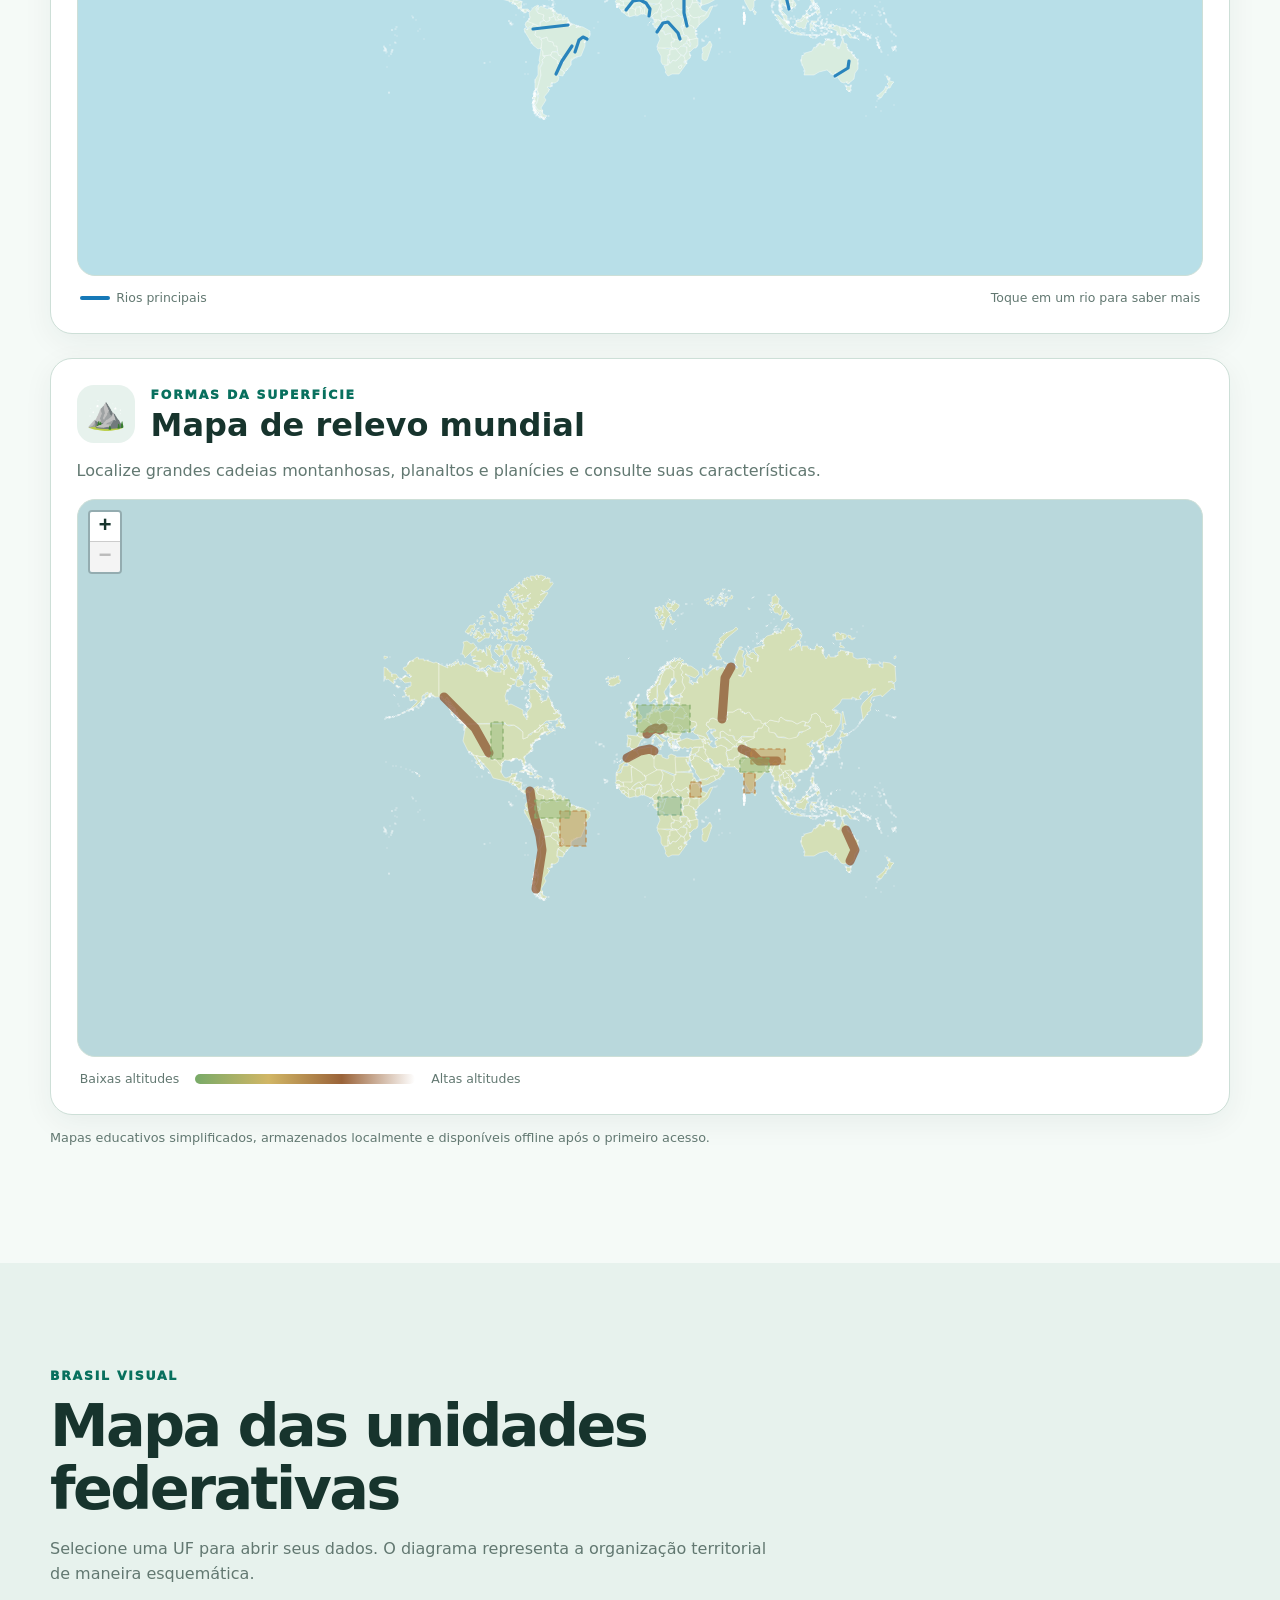
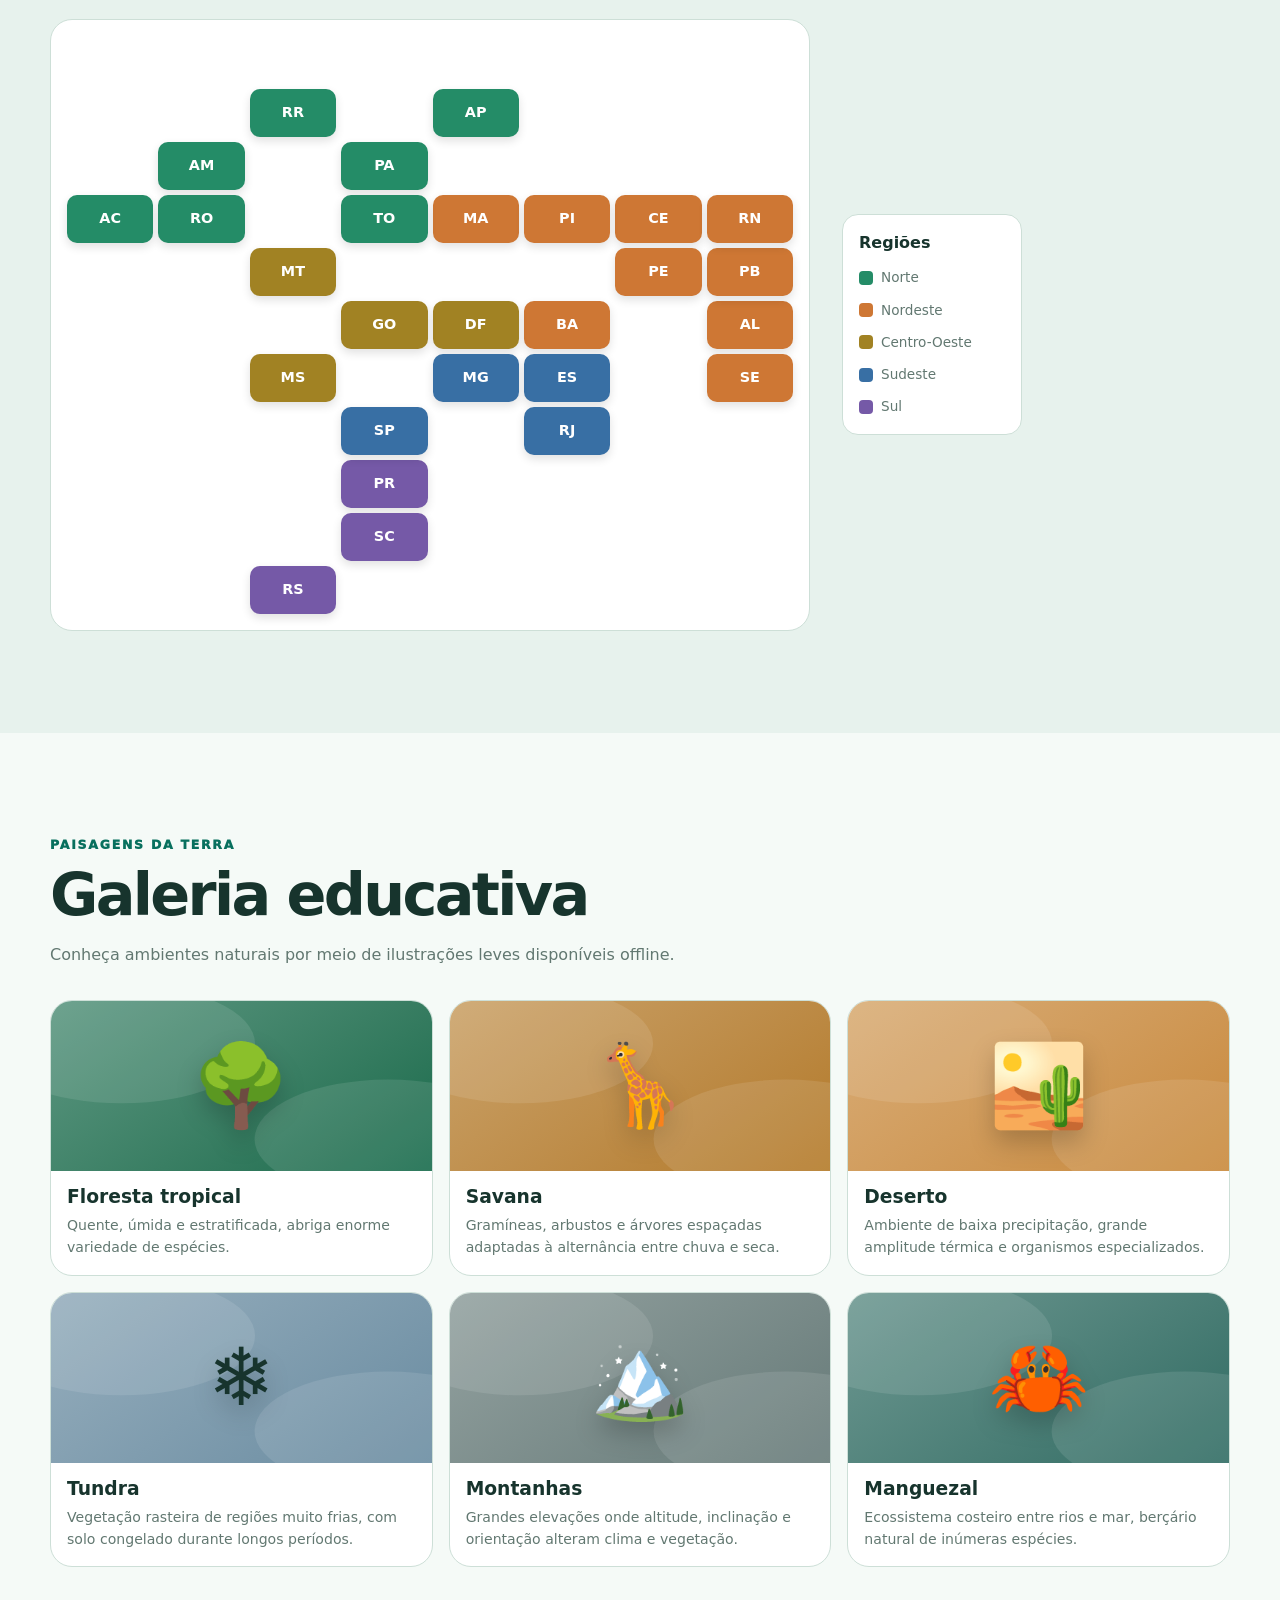
==== commit 374c9640: "O mundo em escala real" ====
--- a/index.html
+++ b/index.html
@@ -9,7 +9,7 @@
   <link rel="icon" href="./assets/icons/icon.svg" type="image/svg+xml">
   <link rel="apple-touch-icon" href="./assets/icons/icon-192.png">
   <link rel="stylesheet" href="./assets/vendor/leaflet/leaflet.css">
-  <link rel="stylesheet" href="./styles.css?v=12">
+  <link rel="stylesheet" href="./styles.css?v=14">
   <title>GeoMundo — Atlas interativo</title>
 </head>
 <body>
@@ -53,6 +53,7 @@
     <section id="glossario" class="section section-alt"><div class="container"><div class="section-heading"><p class="eyebrow">Dicionário do GeoMundo</p><h2>Glossário geográfico</h2><p>Alguns conceitos essenciais aparecem primeiro. Use a busca ou clique em “Ver glossário completo” para consultar os demais.</p></div><label class="search wide"><span aria-hidden="true">⌕</span><input id="glossarySearch" type="search" placeholder="Buscar termo, definição ou exemplo"></label><div id="glossaryLetters" class="filters glossary-letters"></div><div class="result-bar"><strong id="glossaryCount">Carregando…</strong></div><div id="glossaryGrid" class="glossary-grid"></div><div class="section-more"><button id="glossaryMore" class="button secondary" type="button" aria-expanded="false">Ver glossário completo</button></div></div></section>
 
     <section id="fontes" class="section"><div class="container"><div class="section-heading"><p class="eyebrow">Recursos online</p><h2>Dados, imagens e ações humanitárias</h2><p>Quando houver internet, consulte fontes especializadas e organizações internacionais em uma nova aba.</p></div><div class="resource-grid"><a href="https://www.climatempo.com.br/" target="_blank" rel="noopener noreferrer"><span>🌦️</span><strong>Clima em tempo real</strong><small>Climatempo</small></a><a href="https://worldview.earthdata.nasa.gov/" target="_blank" rel="noopener noreferrer"><span>🛰️</span><strong>Imagens de satélite</strong><small>NASA Worldview</small></a><a href="https://data.worldbank.org/" target="_blank" rel="noopener noreferrer"><span>📈</span><strong>PIB e indicadores</strong><small>Banco Mundial</small></a><a href="https://paises.ibge.gov.br/" target="_blank" rel="noopener noreferrer"><span>🌐</span><strong>Países e indicadores</strong><small>IBGE</small></a><a href="https://www.unicef.org/brazil/" target="_blank" rel="noopener noreferrer"><span>🧒</span><strong>Direitos das crianças</strong><small>UNICEF Brasil — oficial</small></a><a href="https://doar.acnur.org/br/pt-br/general" target="_blank" rel="noopener noreferrer"><span>🤝</span><strong>Ajuda a pessoas refugiadas</strong><small>ACNUR Brasil — oficial</small></a></div></div></section>
+    <section id="escala-real" class="section scale-section"><div class="container"><div class="section-heading"><p class="eyebrow">Cartografia sem truques</p><h2>O mundo em escala real</h2><p>Compare territórios com contornos geográficos reais e entenda por que alguns mapas alteram nossa percepção de tamanho.</p></div><div id="scaleComparisonGrid" class="scale-comparison-grid" aria-live="polite"><p class="map-loading">Preparando comparações…</p></div><details class="scale-more"><summary><span>Saiba mais</span><small>Projeções, fronteiras surpreendentes e outras descobertas</small></summary><div id="scaleInsights" class="scale-insights"></div></details><p class="map-note">As silhuetas usam as fronteiras locais do GeoMundo. Os valores de área são arredondados e cada comparação informa sua fonte.</p></div></section>
   </main>
 
   <dialog id="detailDialog"><button id="closeDialog" class="dialog-close" aria-label="Fechar">×</button><div id="detailContent"></div></dialog>
@@ -61,6 +62,6 @@
   <footer><div class="container footer-wrap"><a class="brand" href="#home"><img src="./assets/icons/icon.svg" alt="" width="34"><span>GeoMundo</span></a><p>Atlas educativo · PWA · <span id="year"></span></p></div></footer>
   <script src="./assets/vendor/leaflet/leaflet.js"></script>
   <script src="./app.js" defer></script>
-  <script src="./addons.js?v=6" defer></script>
+  <script src="./addons.js?v=8" defer></script>
 </body>
 </html>
--- a/styles.css
+++ b/styles.css
@@ -29,3 +29,8 @@
 .solar-section{overflow:hidden;background:linear-gradient(180deg,var(--surface),color-mix(in srgb,var(--soft) 70%,var(--surface)))}.solar-layout{display:grid;grid-template-columns:minmax(0,1fr) minmax(250px,320px);gap:1.3rem;align-items:stretch}.solar-stage{position:relative;min-width:0;overflow:hidden;border:1px solid rgba(157,205,229,.23);border-radius:28px;background:#03070d;box-shadow:0 24px 55px rgba(4,18,31,.24)}#solarCanvas{display:block;width:100%;height:auto;min-height:500px;cursor:grab;touch-action:none}#solarCanvas:active{cursor:grabbing}.solar-hint{position:absolute;bottom:1rem;left:50%;transform:translateX(-50%);white-space:nowrap;padding:.5rem .8rem;border:1px solid rgba(255,255,255,.22);border-radius:99px;background:rgba(3,12,21,.7);color:#d9edf7;font-size:.76rem;backdrop-filter:blur(8px)}.solar-panel{display:flex;flex-direction:column;padding:1.4rem;border:1px solid var(--border);border-radius:24px;background:var(--surface);box-shadow:var(--shadow)}.solar-selected-icon{display:grid;place-items:center;width:78px;height:78px;margin:.3rem 0 .8rem;border-radius:24px;background:var(--soft);font-size:2.8rem}.solar-panel h3{margin:0;font-size:2rem}.solar-panel>p:not(.eyebrow){color:var(--muted);line-height:1.6}.solar-facts{display:grid;gap:.55rem;margin:1rem 0}.solar-facts div{padding:.7rem;border-radius:13px;background:var(--soft)}.solar-facts dt{color:var(--muted);font-size:.7rem;font-weight:800;text-transform:uppercase;letter-spacing:.08em}.solar-facts dd{margin:.2rem 0 0;font-weight:800}.solar-controls{display:grid;grid-template-columns:1fr 1fr;gap:.55rem;margin-top:auto}.solar-controls .primary,.solar-controls .text-button{grid-column:1/-1}.solar-controls .button{padding:.72rem;font-size:.78rem}.solar-planet-buttons{display:flex;gap:.6rem;margin-top:1rem;padding:.25rem 0 .65rem;overflow-x:auto;scrollbar-width:thin}.solar-planet-button{display:flex;align-items:center;gap:.42rem;flex:0 0 auto;padding:.62rem .8rem;border:1px solid var(--border);border-radius:99px;background:var(--surface);color:var(--text);font-weight:800;cursor:pointer}.solar-planet-button span{font-size:1.15rem}.solar-planet-button:hover,.solar-planet-button.active{border-color:var(--primary);background:var(--primary);color:#fff}.astronomy-filters{margin-bottom:1.25rem}.astronomy-calendar{display:grid;gap:.85rem}.astronomy-event{display:grid;grid-template-columns:minmax(170px,230px) 1fr;gap:1.2rem;padding:1.15rem;border:1px solid var(--border);border-radius:20px;background:var(--surface);transition:transform .18s,box-shadow .18s}.astronomy-event:hover{transform:translateY(-2px);box-shadow:var(--shadow)}.astronomy-date{display:grid;align-content:start;gap:.25rem;padding:1rem;border-radius:16px;background:var(--soft)}.astronomy-date span{font-size:2.1rem}.astronomy-date strong{font-size:.95rem}.astronomy-date small{color:var(--muted)}.astronomy-event h3{margin:.1rem 0 .4rem}.astronomy-event p{margin:.35rem 0;color:var(--muted)}.astronomy-event a{display:inline-block;margin-top:.55rem;color:var(--primary);font-size:.8rem;font-weight:850}.astronomy-visibility{padding:.65rem;border-left:3px solid var(--accent);background:var(--soft);font-size:.84rem}.astronomy-safety{display:flex;gap:.8rem;align-items:flex-start;margin-top:1.2rem;padding:1rem;border:1px solid color-mix(in srgb,#d59222 45%,var(--border));border-radius:16px;background:color-mix(in srgb,#f0bd54 13%,var(--surface))}.astronomy-safety span{font-size:1.5rem}.astronomy-safety p{margin:0;color:var(--muted)}
 @media(max-width:900px){.solar-layout{grid-template-columns:1fr}.solar-panel{display:grid;grid-template-columns:auto 1fr;column-gap:1rem}.solar-panel .eyebrow,.solar-panel>p,.solar-facts,.solar-controls{grid-column:1/-1}.solar-selected-icon{grid-row:2/4}.solar-panel h3{align-self:end}.solar-panel>p:not(.eyebrow){margin-top:0}.solar-controls{grid-template-columns:repeat(3,1fr)}.solar-controls .primary{grid-column:auto}.solar-controls .text-button{grid-column:1/-1}}
 @media(max-width:600px){#solarCanvas{min-height:390px}.solar-stage{border-radius:20px}.solar-hint{bottom:.65rem;font-size:.68rem}.solar-panel{display:flex}.solar-selected-icon{width:62px;height:62px;font-size:2rem}.solar-controls{grid-template-columns:1fr 1fr}.solar-controls .primary{grid-column:1/-1}.astronomy-filters{flex-wrap:nowrap;overflow-x:auto;padding-bottom:.4rem}.astronomy-filters .chip{white-space:nowrap}.astronomy-event{grid-template-columns:1fr}.astronomy-date{grid-template-columns:auto 1fr;align-items:center}.astronomy-date span{grid-row:1/3}.astronomy-date small{grid-column:2}.astronomy-safety{font-size:.85rem}}
+
+/* Comparações cartográficas em escala equivalente */
+.scale-section{scroll-margin-top:80px;background:linear-gradient(180deg,color-mix(in srgb,var(--soft) 72%,var(--surface)),var(--bg))}.scale-comparison-grid{display:grid;grid-template-columns:repeat(3,minmax(0,1fr));gap:1rem}.scale-card{display:flex;min-width:0;flex-direction:column;overflow:hidden;border:1px solid var(--border);border-radius:24px;background:var(--surface);box-shadow:0 10px 32px rgba(18,57,47,.07)}.scale-card-visual{position:relative;overflow:hidden;aspect-ratio:9/4;background:radial-gradient(circle at 50% 35%,color-mix(in srgb,var(--soft) 50%,#fff),var(--soft))}.scale-card canvas{display:block;width:100%;height:100%}.scale-card-body{display:flex;flex:1;flex-direction:column;padding:1.15rem}.scale-card h3{margin:0 0 .45rem;font-size:1.15rem}.scale-headline{display:block;margin-bottom:.55rem;color:var(--primary);font-size:.86rem}.scale-card p{margin:0 0 .8rem;color:var(--muted);font-size:.86rem}.scale-card a,.scale-insight a{margin-top:auto;color:var(--primary);font-size:.75rem;font-weight:850}.scale-more{margin-top:1.25rem;border:1px solid var(--border);border-radius:20px;background:var(--surface)}.scale-more summary{display:flex;align-items:center;justify-content:space-between;gap:1rem;padding:1rem 1.2rem;cursor:pointer;list-style:none}.scale-more summary::-webkit-details-marker{display:none}.scale-more summary span{font-weight:900;color:var(--primary)}.scale-more summary span:after{content:" +"}.scale-more[open] summary span:after{content:" −"}.scale-more summary small{color:var(--muted);text-align:right}.scale-insights{display:grid;grid-template-columns:repeat(3,1fr);gap:1rem;padding:0 1rem 1rem}.scale-insight{display:flex;flex-direction:column;padding:1rem;border-radius:16px;background:var(--soft)}.scale-insight-icon{display:grid;place-items:center;width:44px;height:44px;margin-bottom:.7rem;border-radius:13px;background:var(--surface);color:var(--primary);font-size:1.4rem;font-weight:950}.scale-insight h3{margin:0 0 .45rem;font-size:1rem}.scale-insight p{margin:0 0 .8rem;color:var(--muted);font-size:.82rem}
+@media(max-width:900px){.scale-comparison-grid{grid-template-columns:1fr}.scale-card{display:grid;grid-template-columns:minmax(260px,42%) 1fr}.scale-card-visual{height:100%;min-height:210px;aspect-ratio:auto}.scale-insights{grid-template-columns:1fr}}
+@media(max-width:600px){.scale-card{display:flex}.scale-card-visual{min-height:0;aspect-ratio:9/4}.scale-more summary{align-items:flex-start;flex-direction:column}.scale-more summary small{text-align:left}.scale-insights{padding:.2rem .7rem .7rem}}
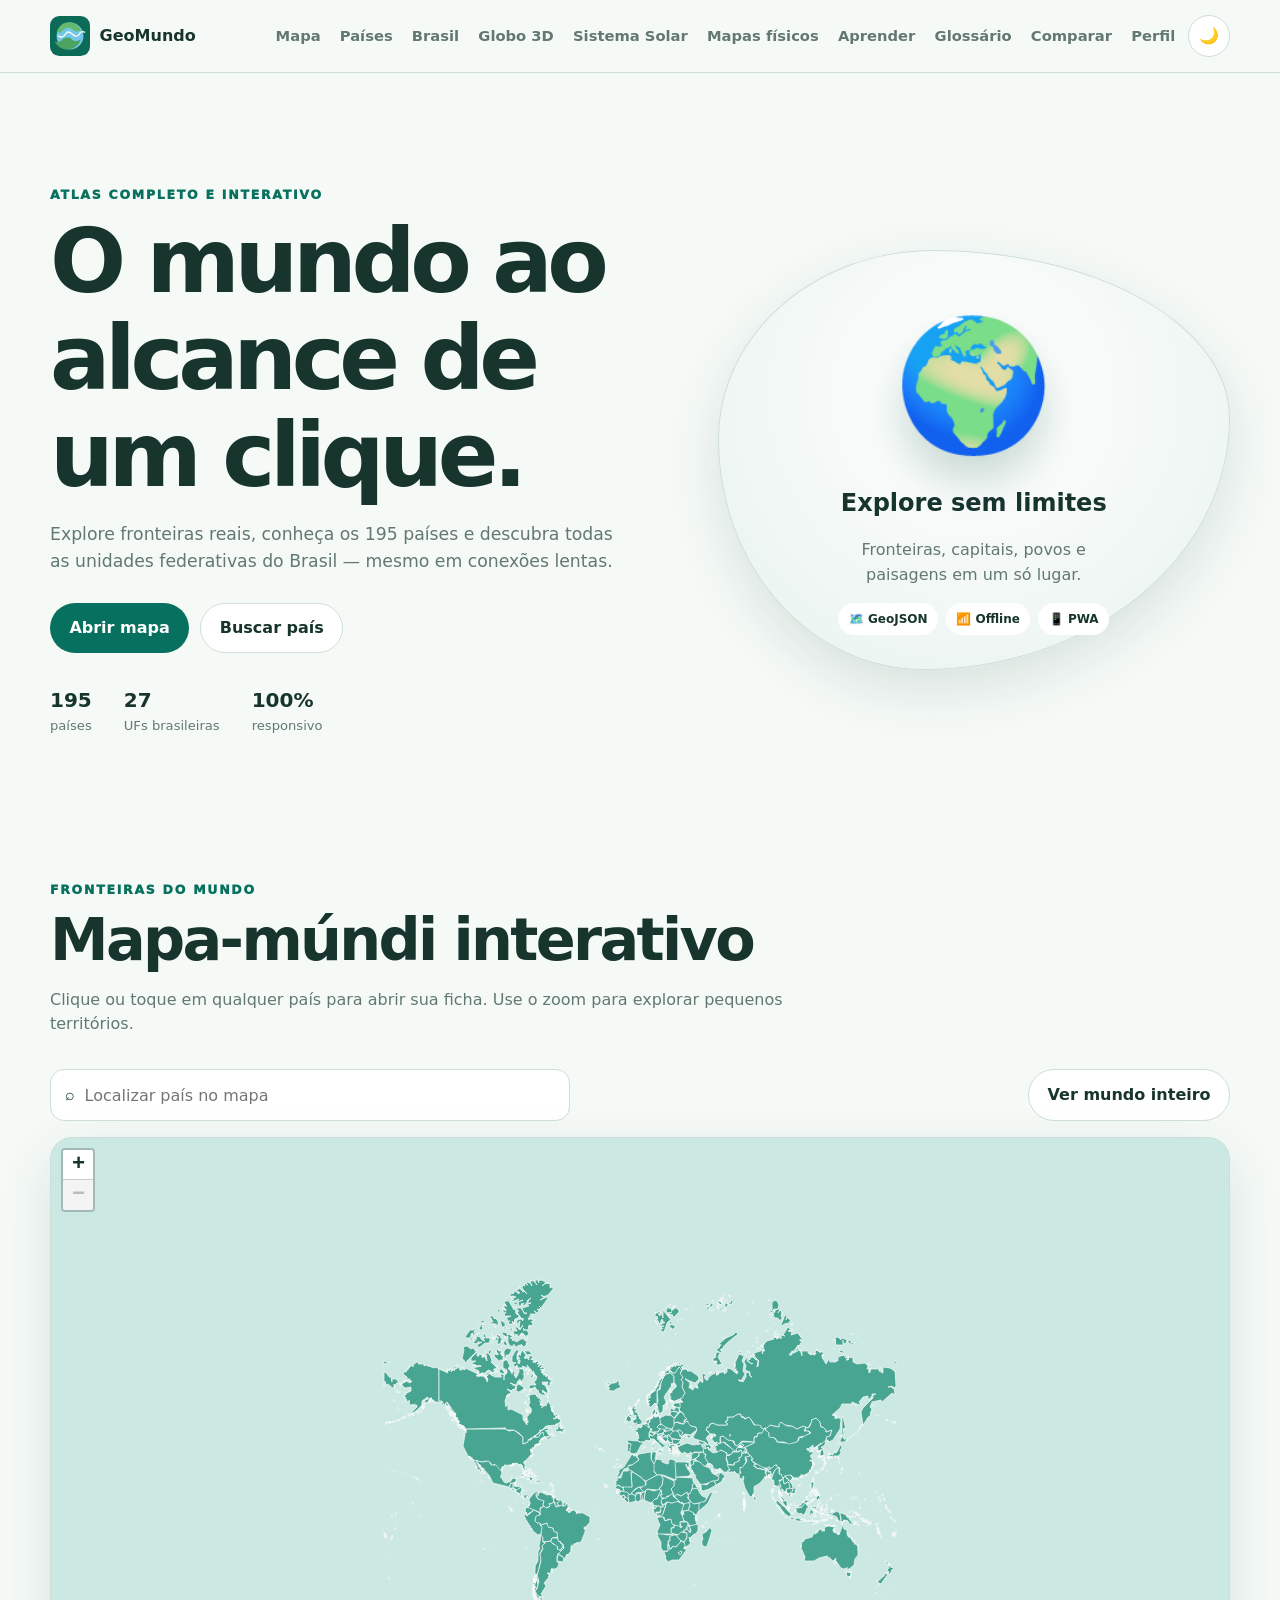
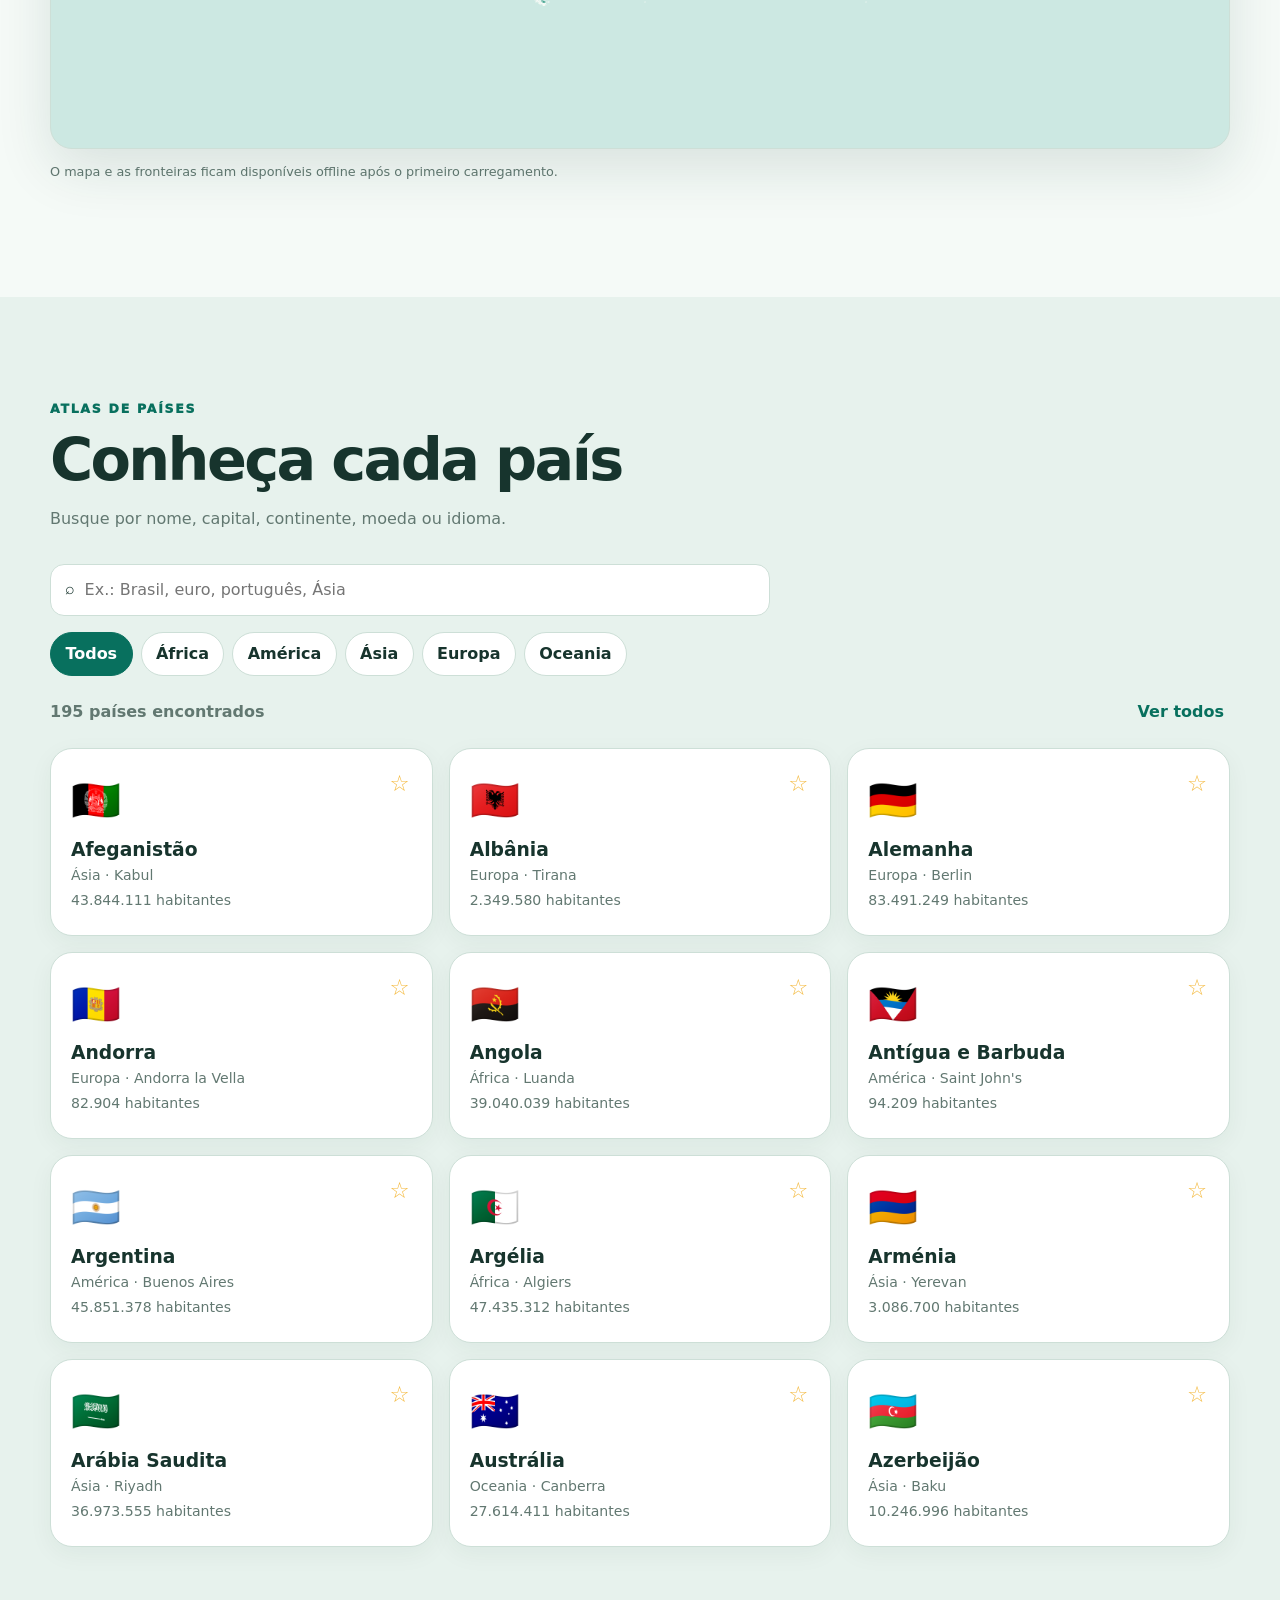
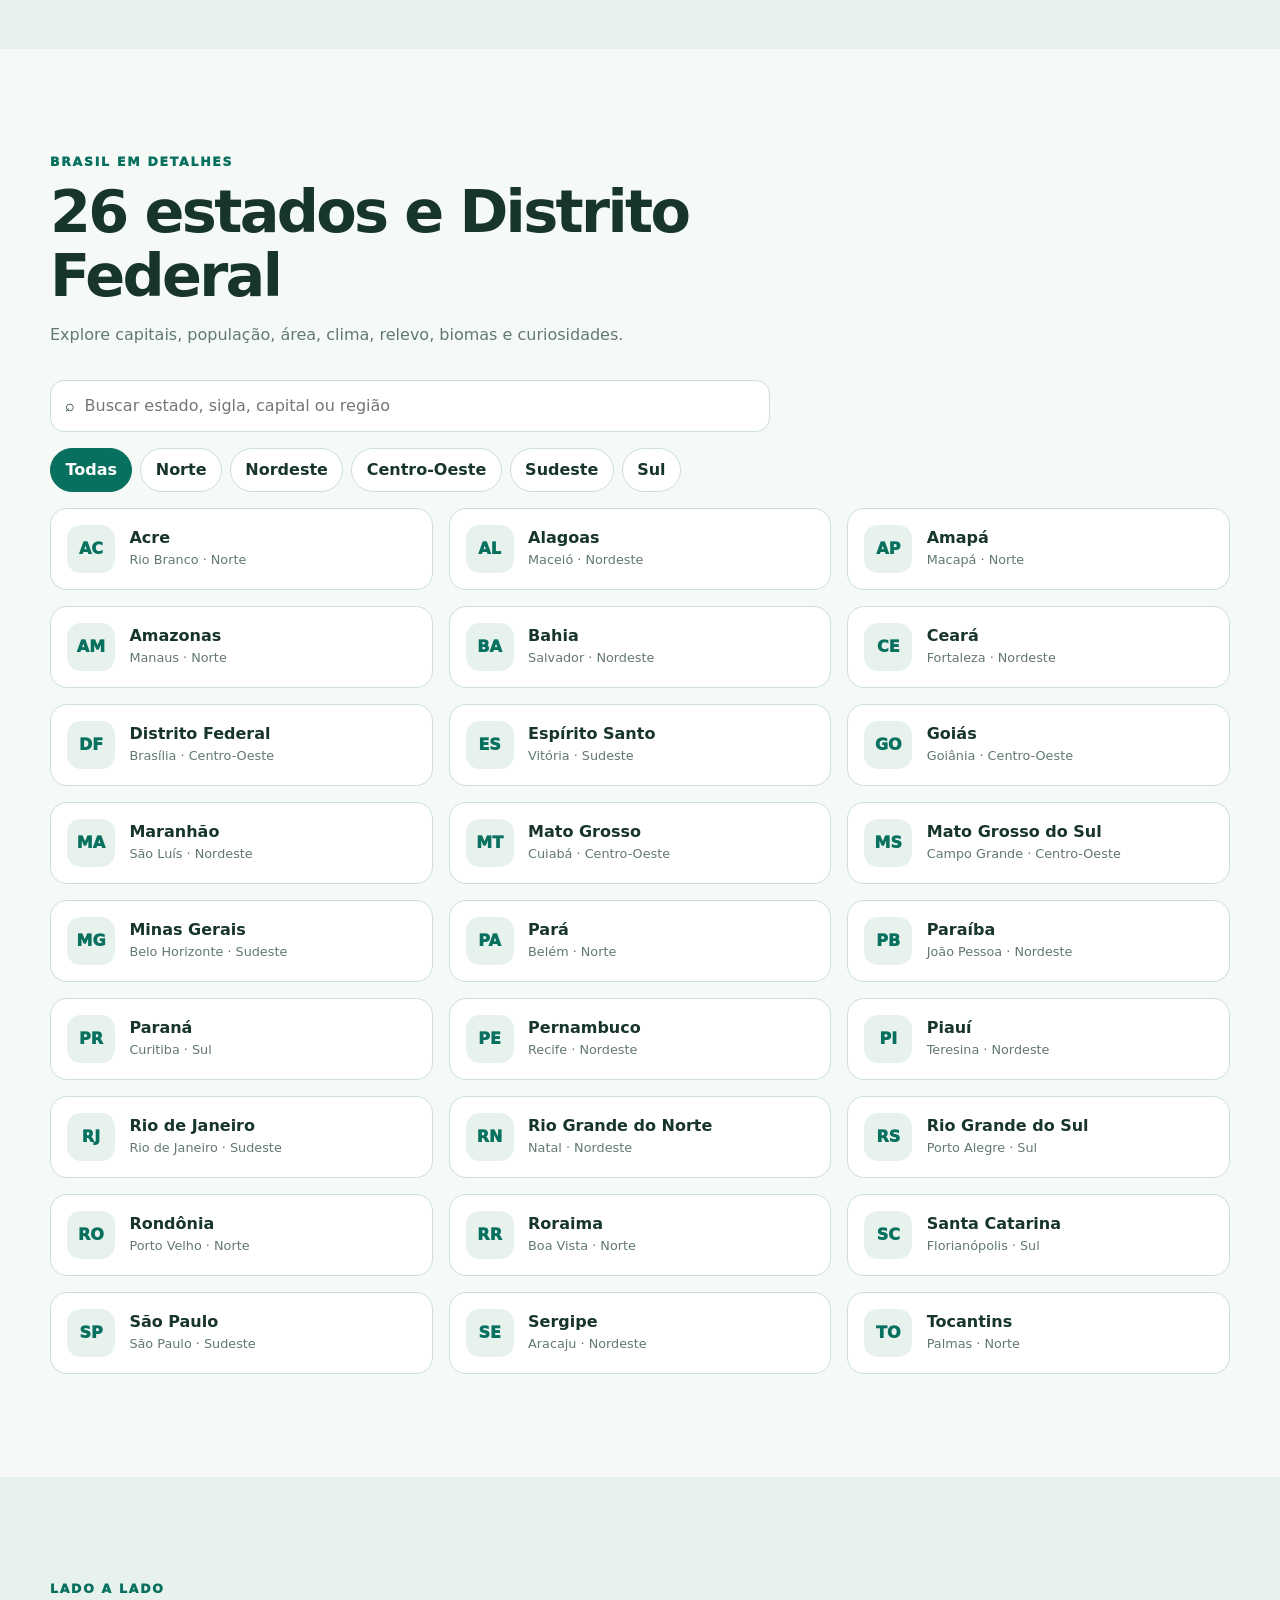
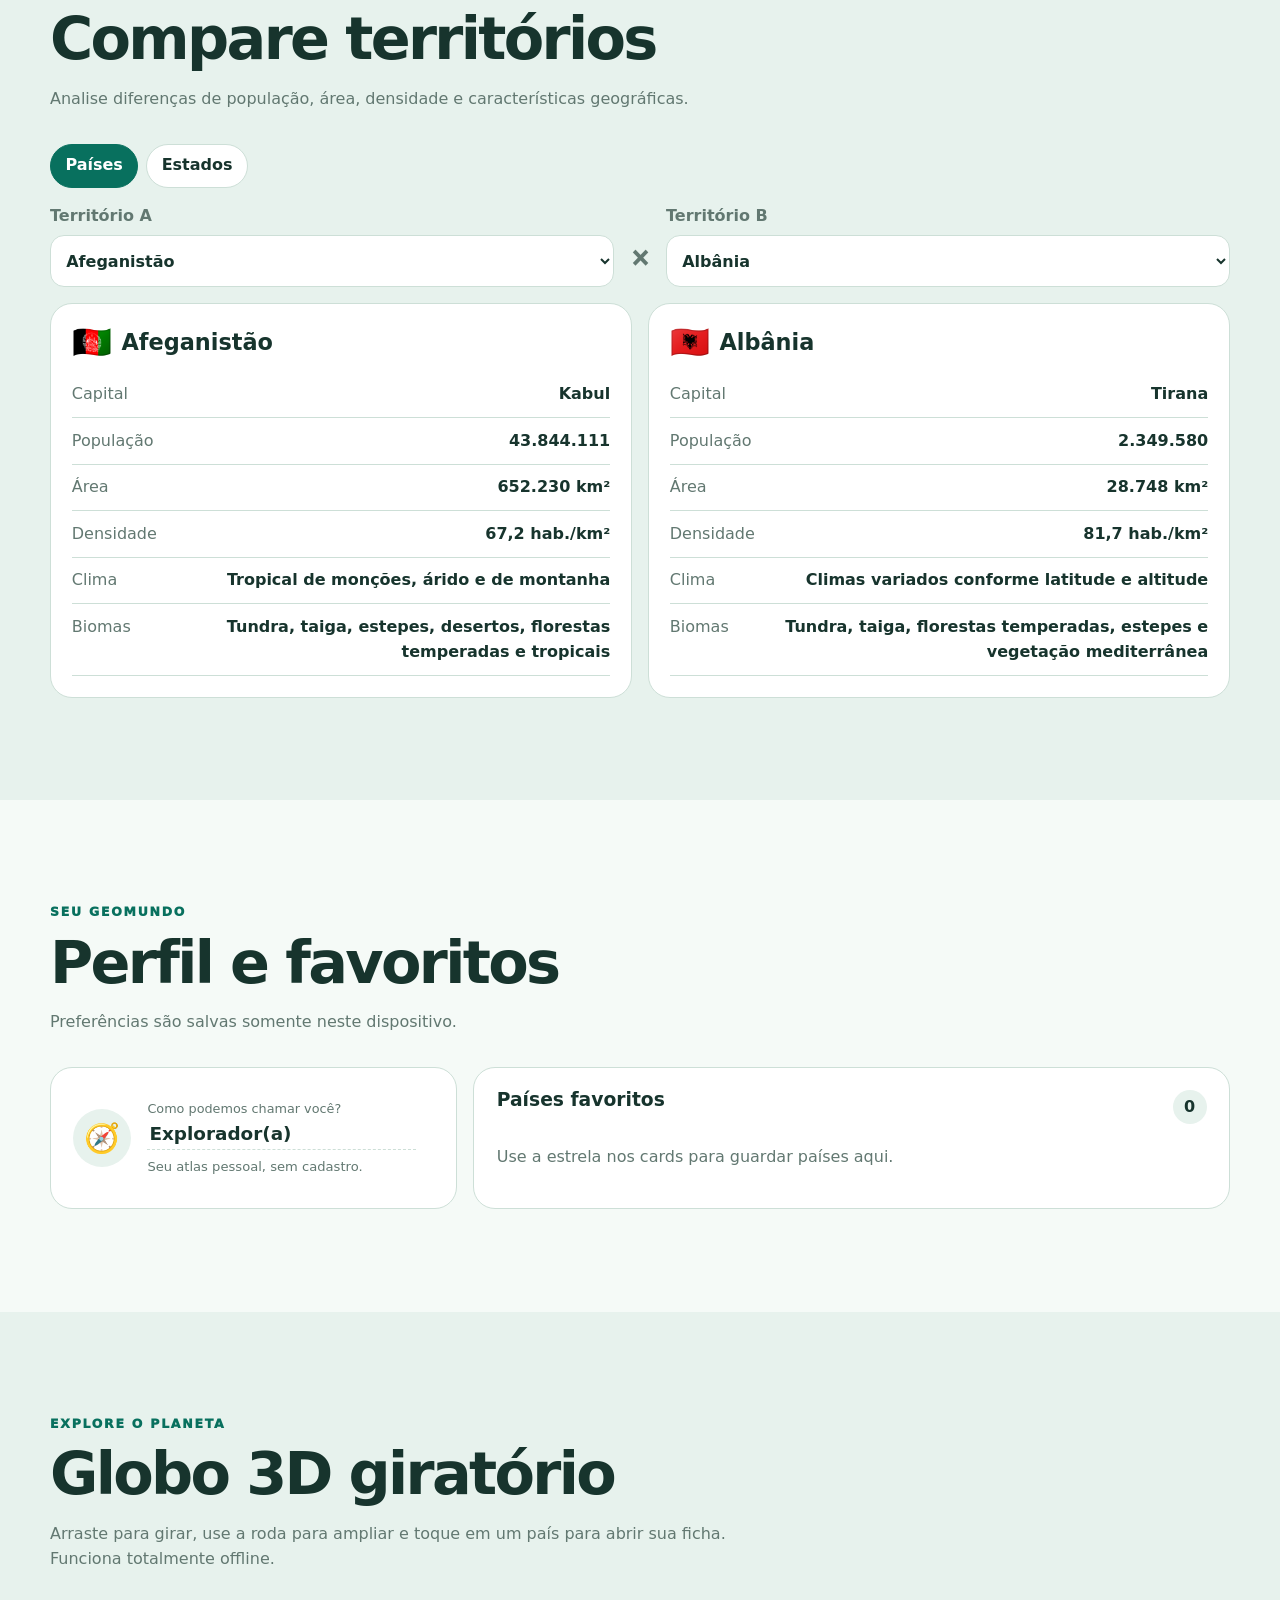
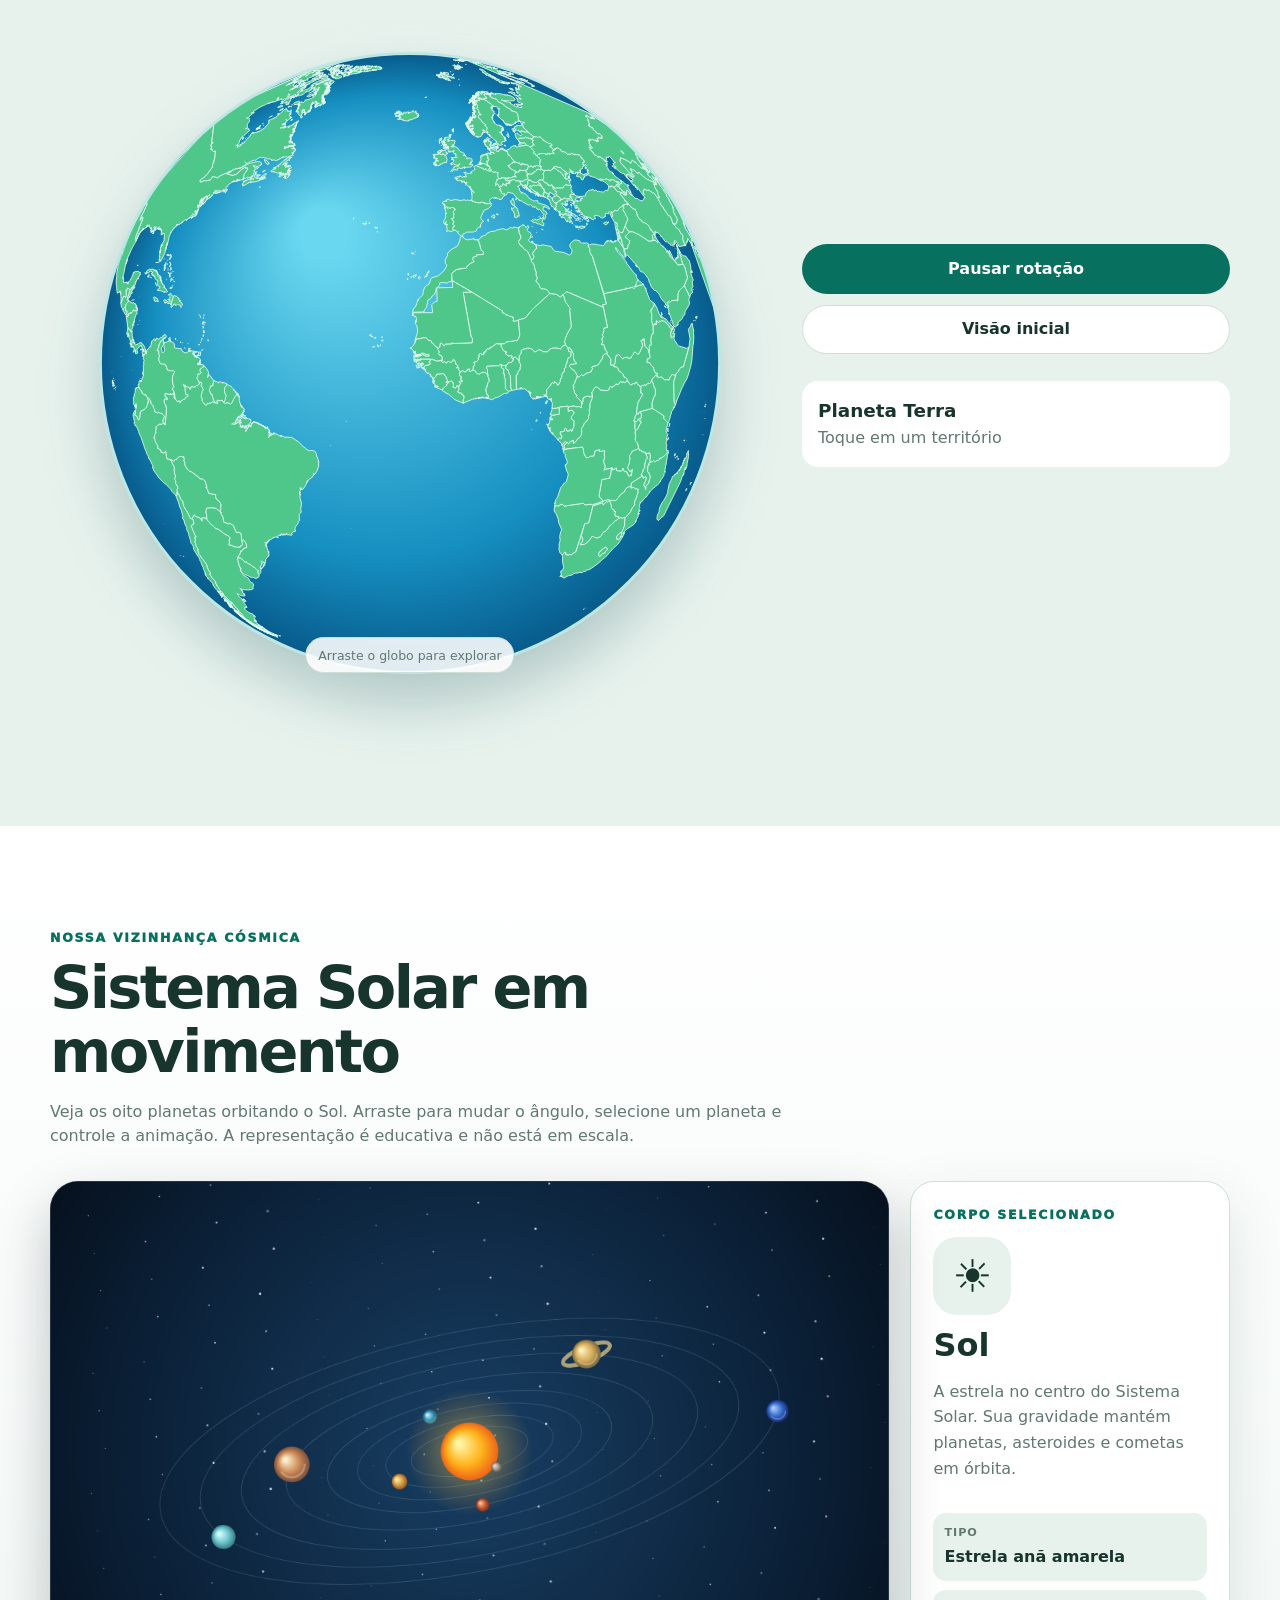
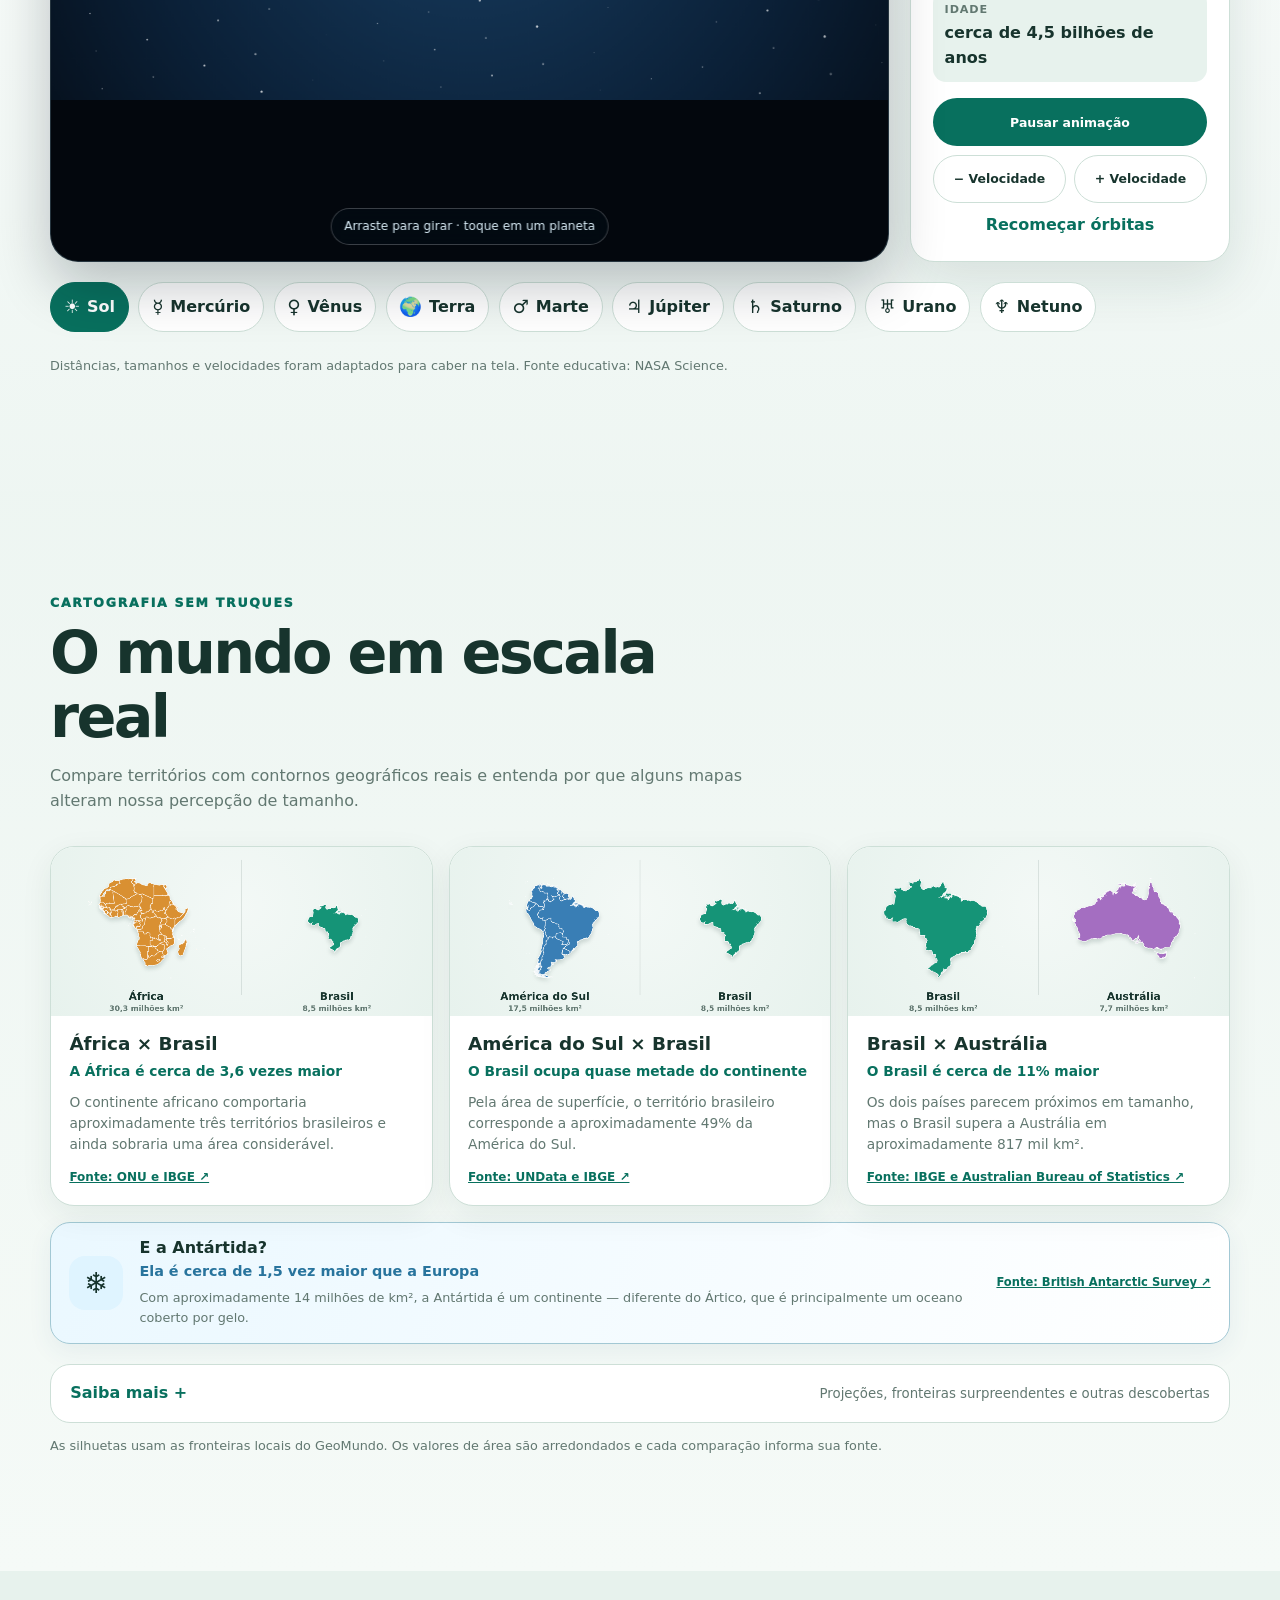
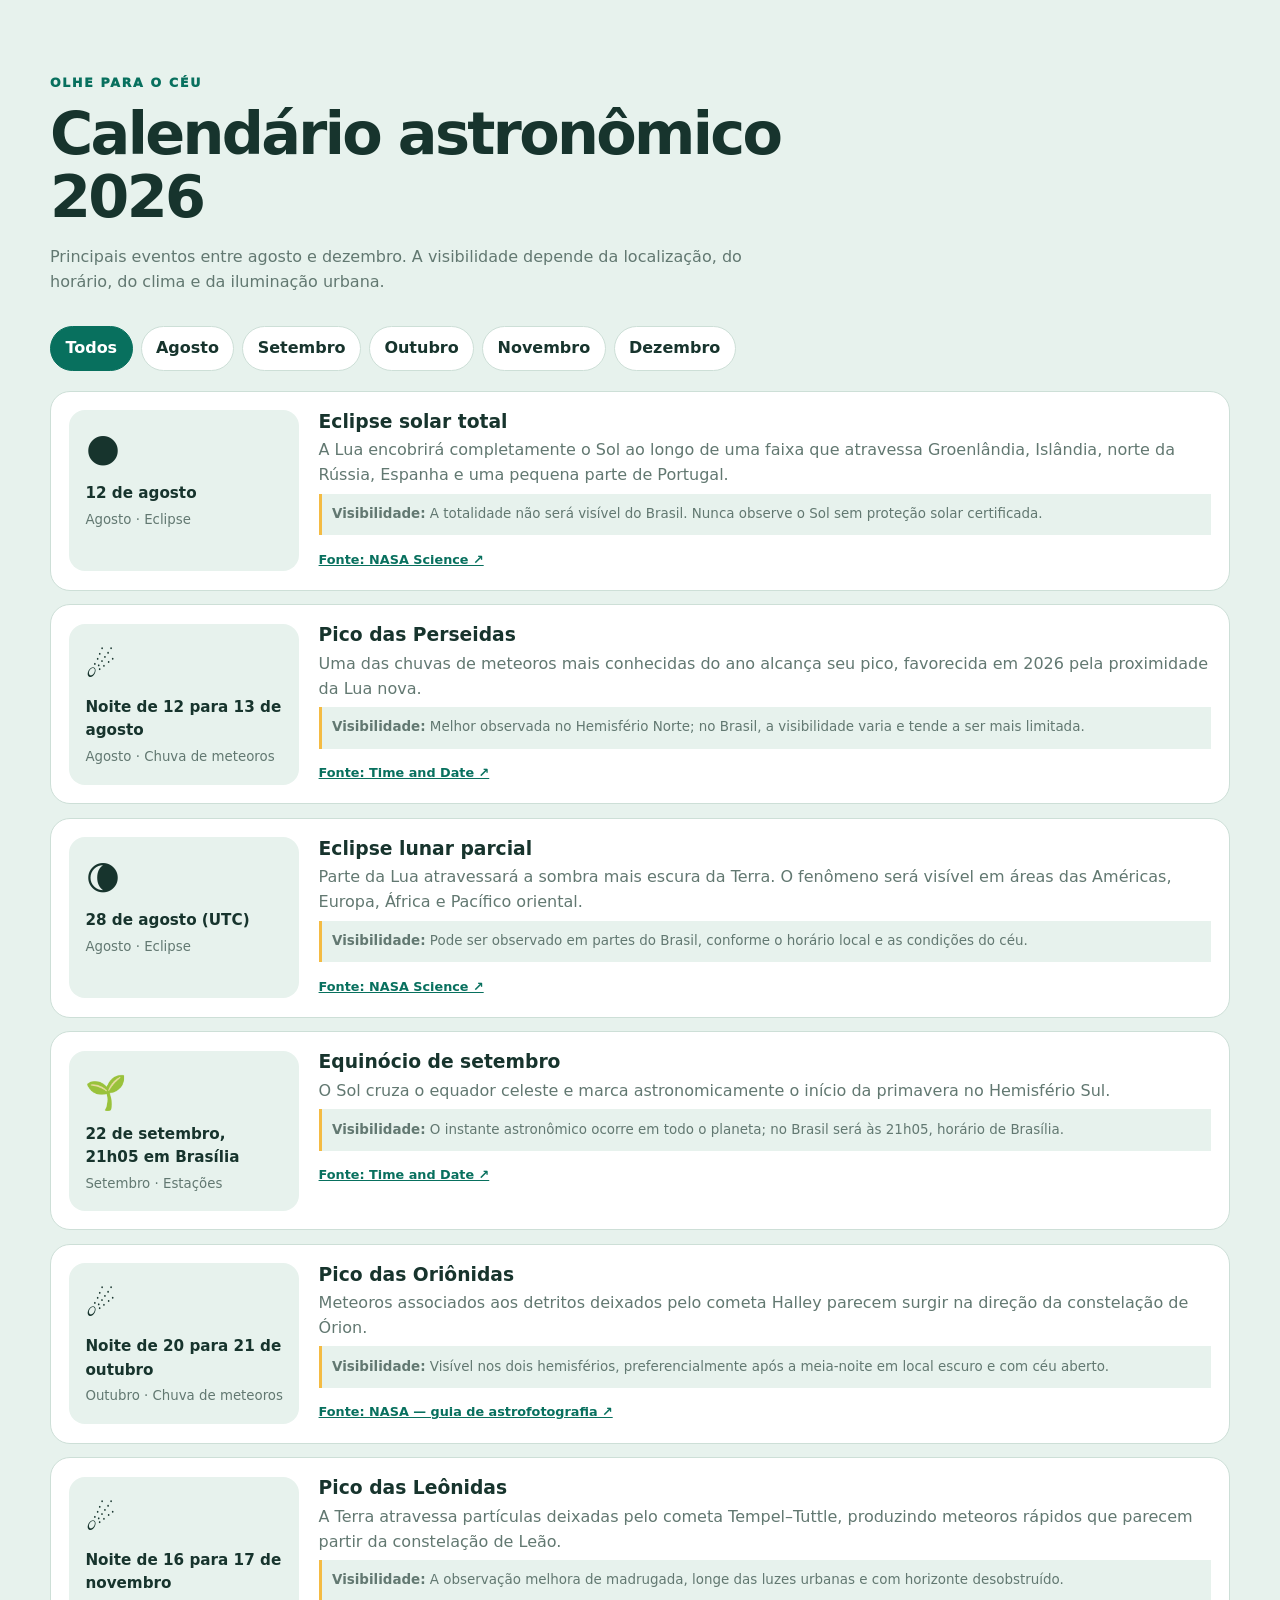
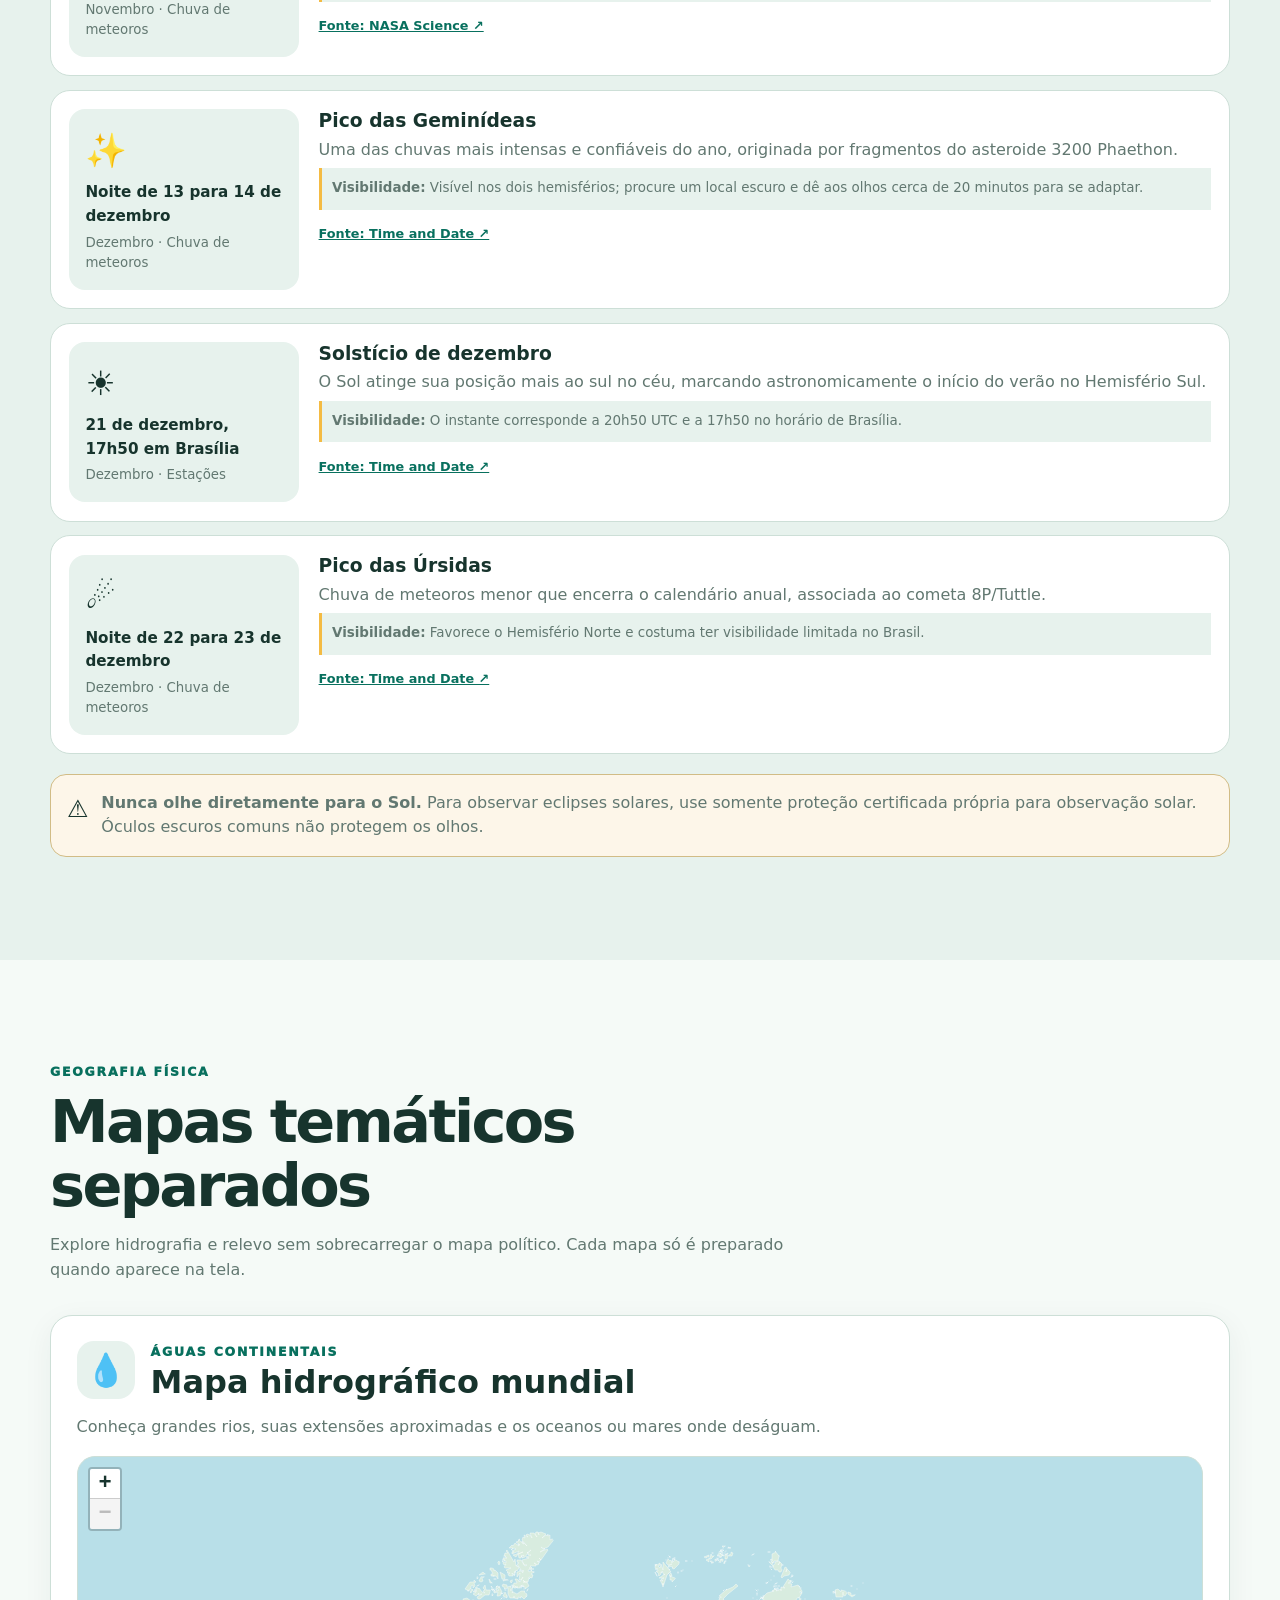
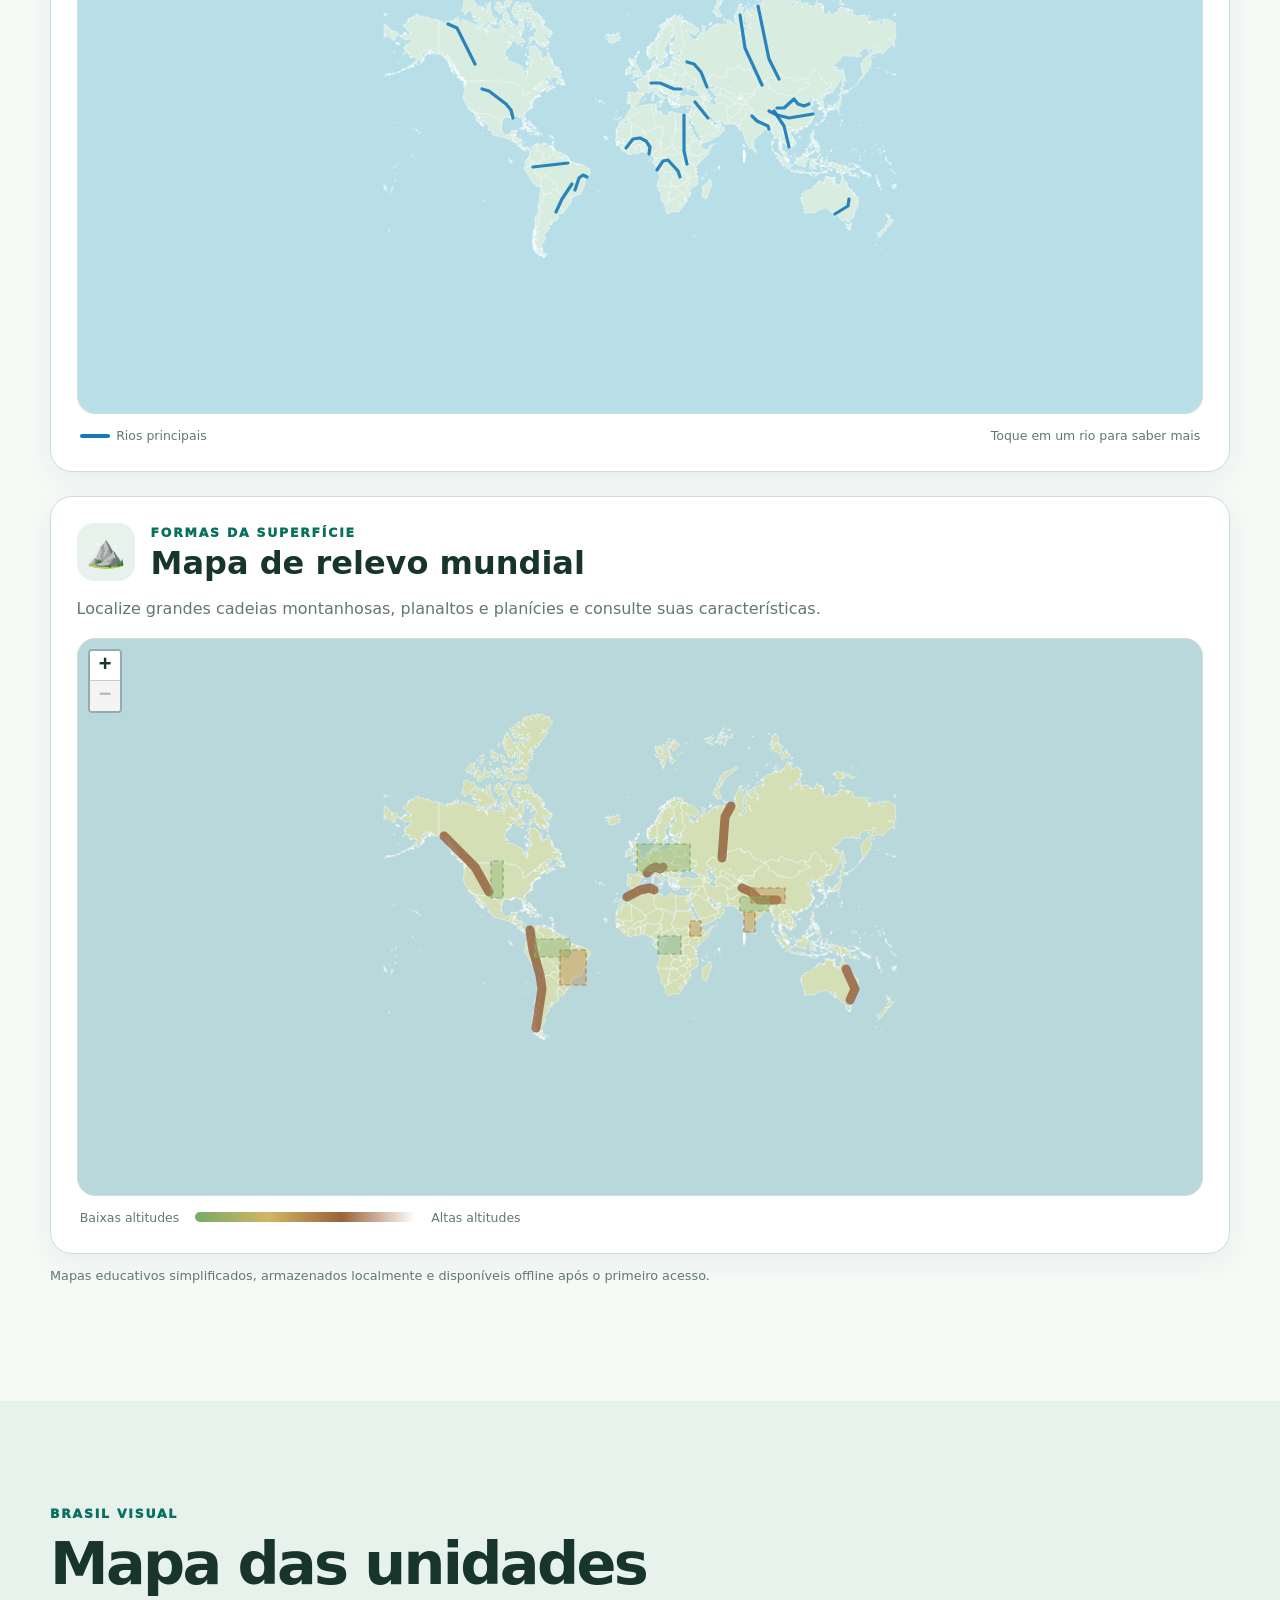
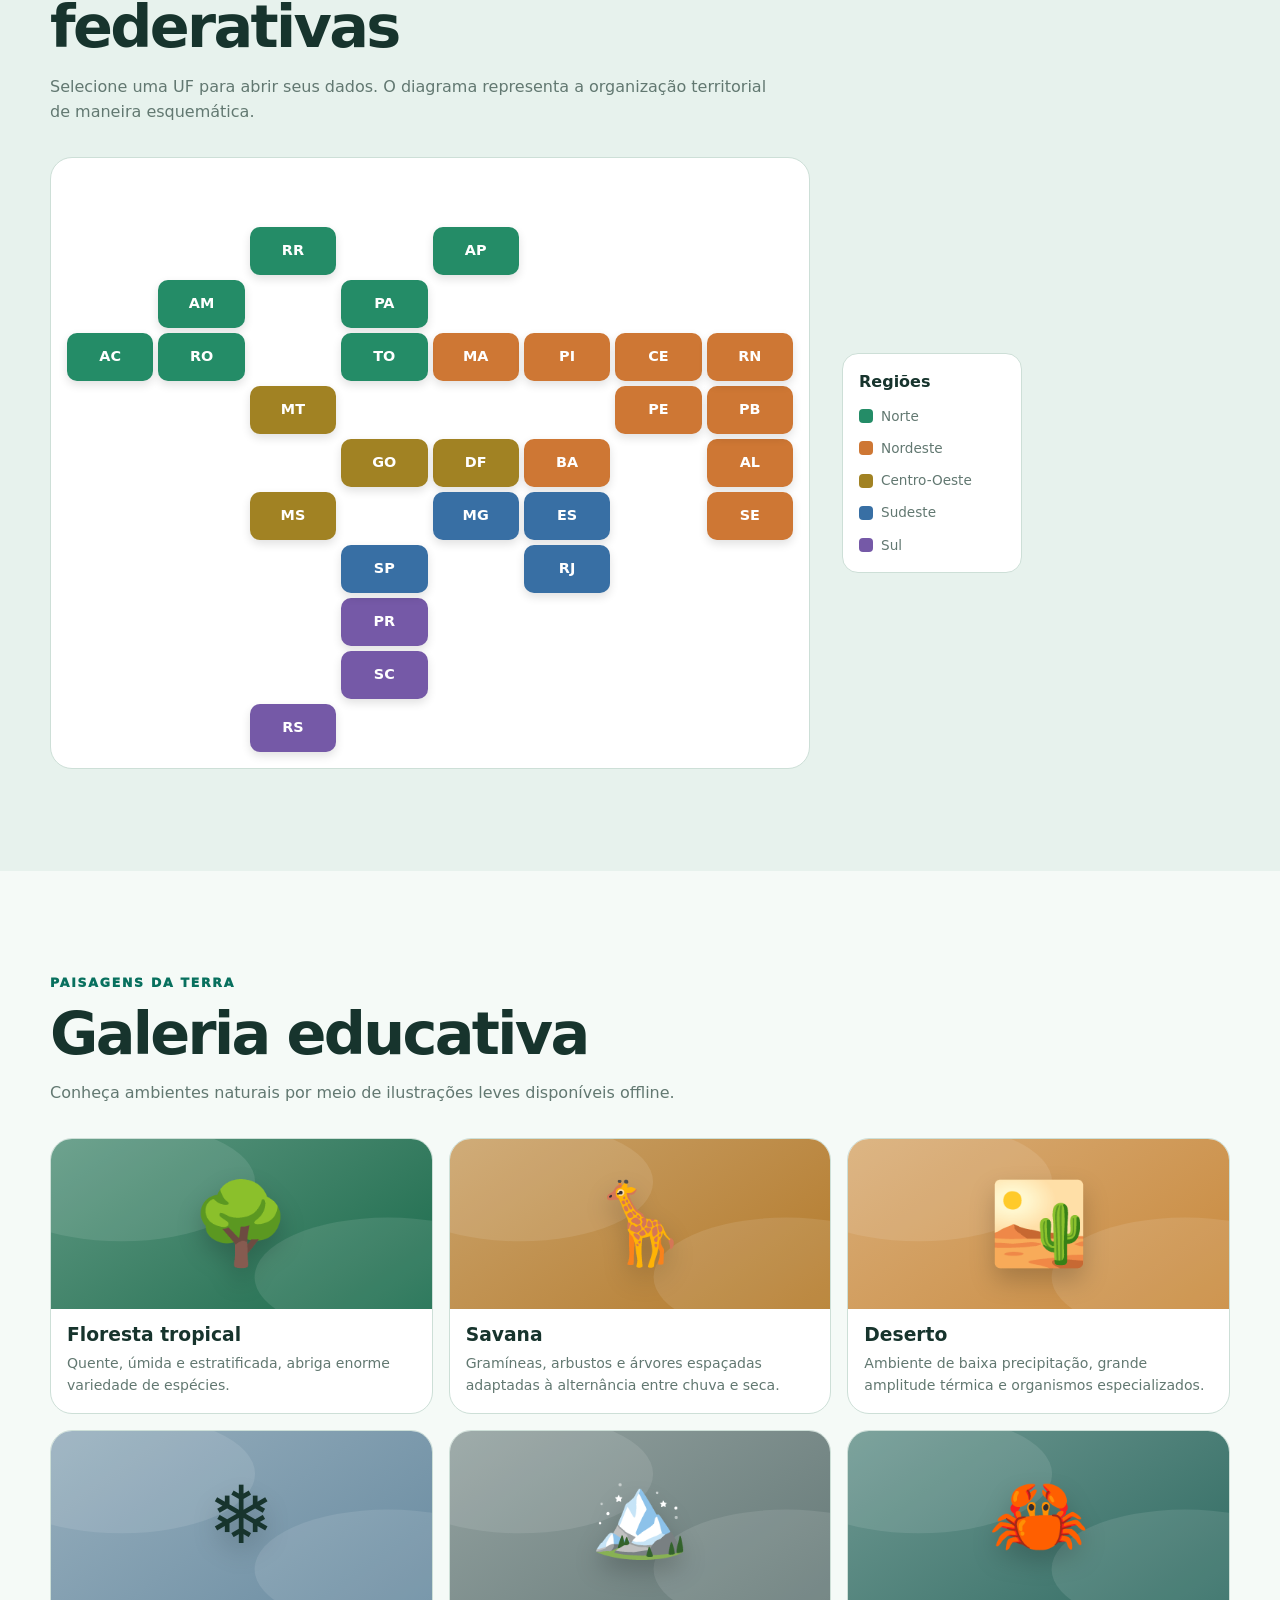
==== commit 9691580f: "O mundo em escala real atualizado" ====
--- a/index.html
+++ b/index.html
@@ -9,7 +9,7 @@
   <link rel="icon" href="./assets/icons/icon.svg" type="image/svg+xml">
   <link rel="apple-touch-icon" href="./assets/icons/icon-192.png">
   <link rel="stylesheet" href="./assets/vendor/leaflet/leaflet.css">
-  <link rel="stylesheet" href="./styles.css?v=14">
+  <link rel="stylesheet" href="./styles.css?v=15">
   <title>GeoMundo — Atlas interativo</title>
 </head>
 <body>
@@ -62,6 +62,6 @@
   <footer><div class="container footer-wrap"><a class="brand" href="#home"><img src="./assets/icons/icon.svg" alt="" width="34"><span>GeoMundo</span></a><p>Atlas educativo · PWA · <span id="year"></span></p></div></footer>
   <script src="./assets/vendor/leaflet/leaflet.js"></script>
   <script src="./app.js" defer></script>
-  <script src="./addons.js?v=8" defer></script>
+  <script src="./addons.js?v=9" defer></script>
 </body>
 </html>
--- a/styles.css
+++ b/styles.css
@@ -34,3 +34,5 @@
 .scale-section{scroll-margin-top:80px;background:linear-gradient(180deg,color-mix(in srgb,var(--soft) 72%,var(--surface)),var(--bg))}.scale-comparison-grid{display:grid;grid-template-columns:repeat(3,minmax(0,1fr));gap:1rem}.scale-card{display:flex;min-width:0;flex-direction:column;overflow:hidden;border:1px solid var(--border);border-radius:24px;background:var(--surface);box-shadow:0 10px 32px rgba(18,57,47,.07)}.scale-card-visual{position:relative;overflow:hidden;aspect-ratio:9/4;background:radial-gradient(circle at 50% 35%,color-mix(in srgb,var(--soft) 50%,#fff),var(--soft))}.scale-card canvas{display:block;width:100%;height:100%}.scale-card-body{display:flex;flex:1;flex-direction:column;padding:1.15rem}.scale-card h3{margin:0 0 .45rem;font-size:1.15rem}.scale-headline{display:block;margin-bottom:.55rem;color:var(--primary);font-size:.86rem}.scale-card p{margin:0 0 .8rem;color:var(--muted);font-size:.86rem}.scale-card a,.scale-insight a{margin-top:auto;color:var(--primary);font-size:.75rem;font-weight:850}.scale-more{margin-top:1.25rem;border:1px solid var(--border);border-radius:20px;background:var(--surface)}.scale-more summary{display:flex;align-items:center;justify-content:space-between;gap:1rem;padding:1rem 1.2rem;cursor:pointer;list-style:none}.scale-more summary::-webkit-details-marker{display:none}.scale-more summary span{font-weight:900;color:var(--primary)}.scale-more summary span:after{content:" +"}.scale-more[open] summary span:after{content:" −"}.scale-more summary small{color:var(--muted);text-align:right}.scale-insights{display:grid;grid-template-columns:repeat(3,1fr);gap:1rem;padding:0 1rem 1rem}.scale-insight{display:flex;flex-direction:column;padding:1rem;border-radius:16px;background:var(--soft)}.scale-insight-icon{display:grid;place-items:center;width:44px;height:44px;margin-bottom:.7rem;border-radius:13px;background:var(--surface);color:var(--primary);font-size:1.4rem;font-weight:950}.scale-insight h3{margin:0 0 .45rem;font-size:1rem}.scale-insight p{margin:0 0 .8rem;color:var(--muted);font-size:.82rem}
 @media(max-width:900px){.scale-comparison-grid{grid-template-columns:1fr}.scale-card{display:grid;grid-template-columns:minmax(260px,42%) 1fr}.scale-card-visual{height:100%;min-height:210px;aspect-ratio:auto}.scale-insights{grid-template-columns:1fr}}
 @media(max-width:600px){.scale-card{display:flex}.scale-card-visual{min-height:0;aspect-ratio:9/4}.scale-more summary{align-items:flex-start;flex-direction:column}.scale-more summary small{text-align:left}.scale-insights{padding:.2rem .7rem .7rem}}
+.scale-spotlight{display:grid;grid-template-columns:auto 1fr auto;gap:1rem;align-items:center;margin-top:1rem;padding:1rem 1.15rem;border:1px solid color-mix(in srgb,#67a8cf 42%,var(--border));border-radius:20px;background:linear-gradient(110deg,color-mix(in srgb,#dff4ff 65%,var(--surface)),var(--surface));box-shadow:0 8px 24px rgba(36,91,122,.07)}.scale-spotlight-icon{display:grid;place-items:center;width:54px;height:54px;border-radius:16px;background:#dff4ff;font-size:1.8rem}.scale-spotlight h3{margin:0 0 .15rem;font-size:1rem}.scale-spotlight strong{color:#28749d;font-size:.9rem}.scale-spotlight p{margin:.25rem 0 0;color:var(--muted);font-size:.8rem}.scale-spotlight a{color:var(--primary);font-size:.72rem;font-weight:850;white-space:nowrap}
+@media(max-width:600px){.scale-spotlight{grid-template-columns:auto 1fr}.scale-spotlight a{grid-column:1/-1;white-space:normal}.scale-spotlight p{margin-top:.4rem}}
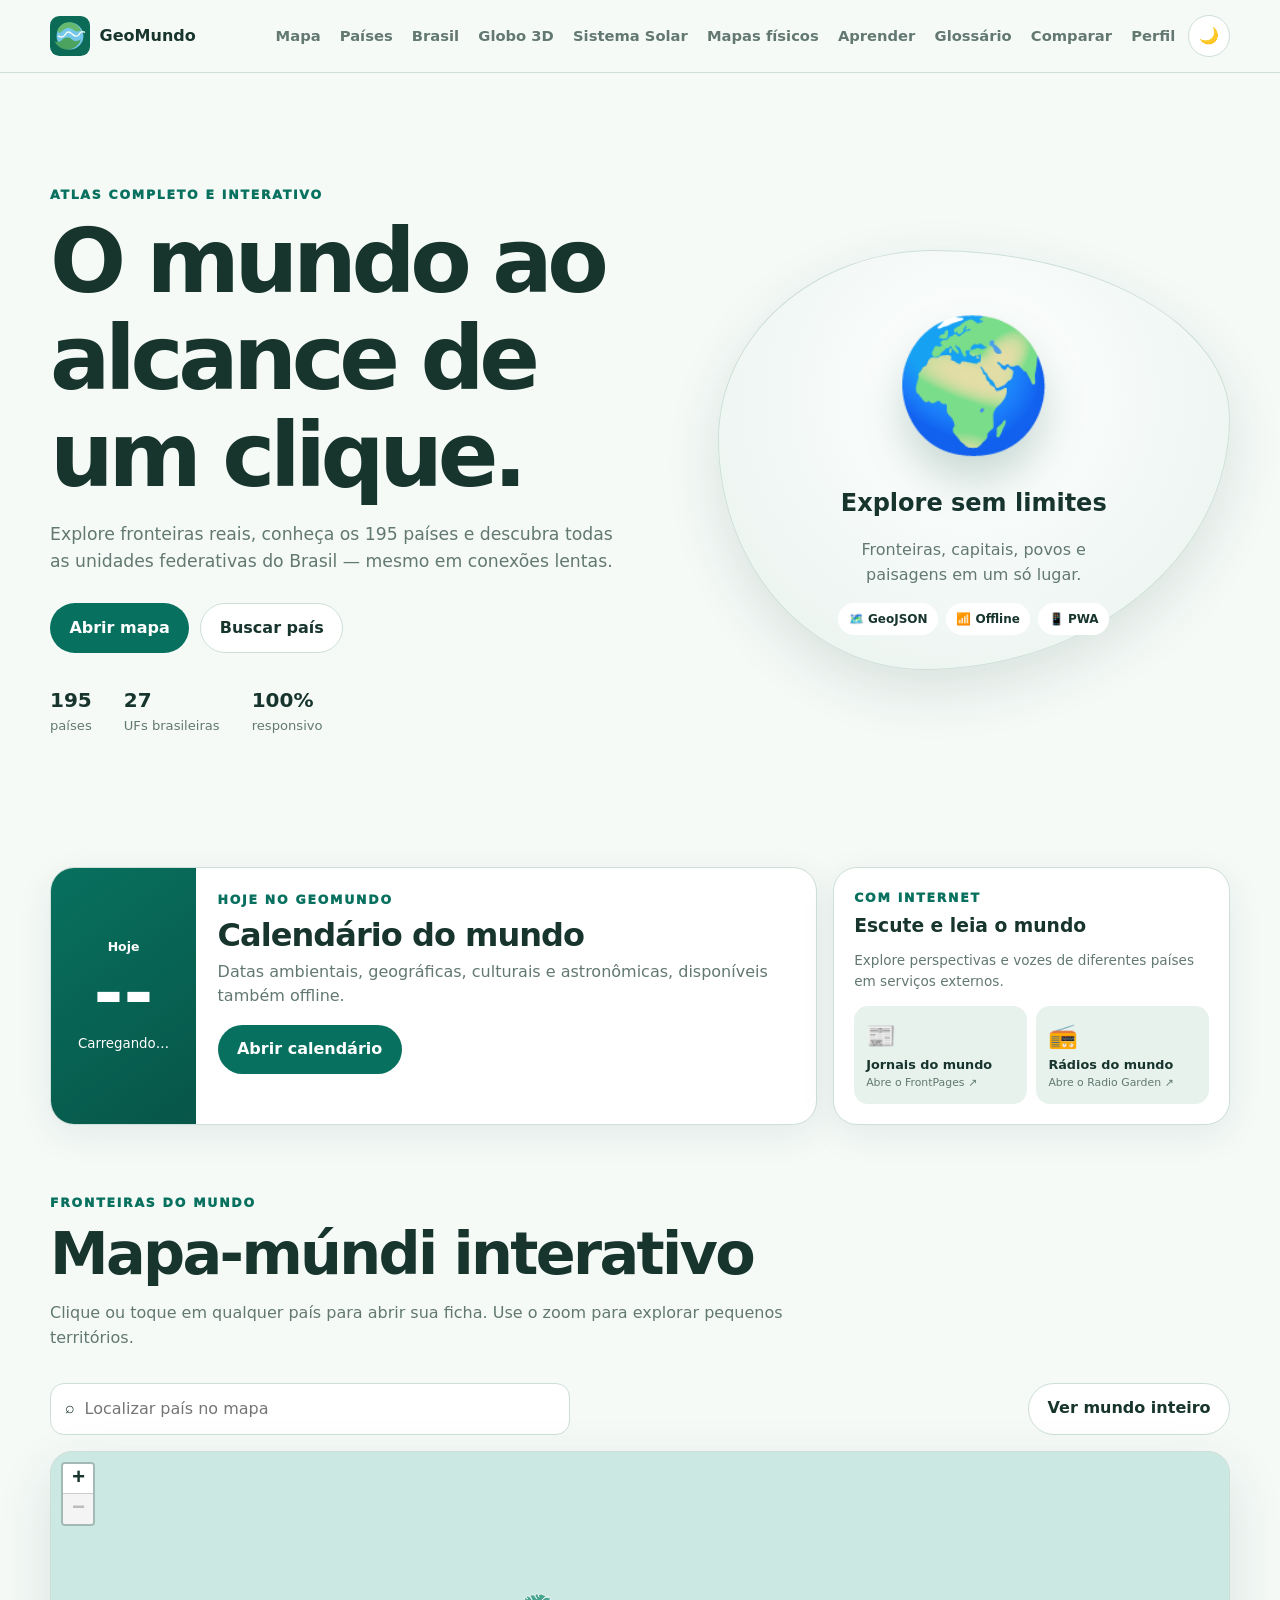
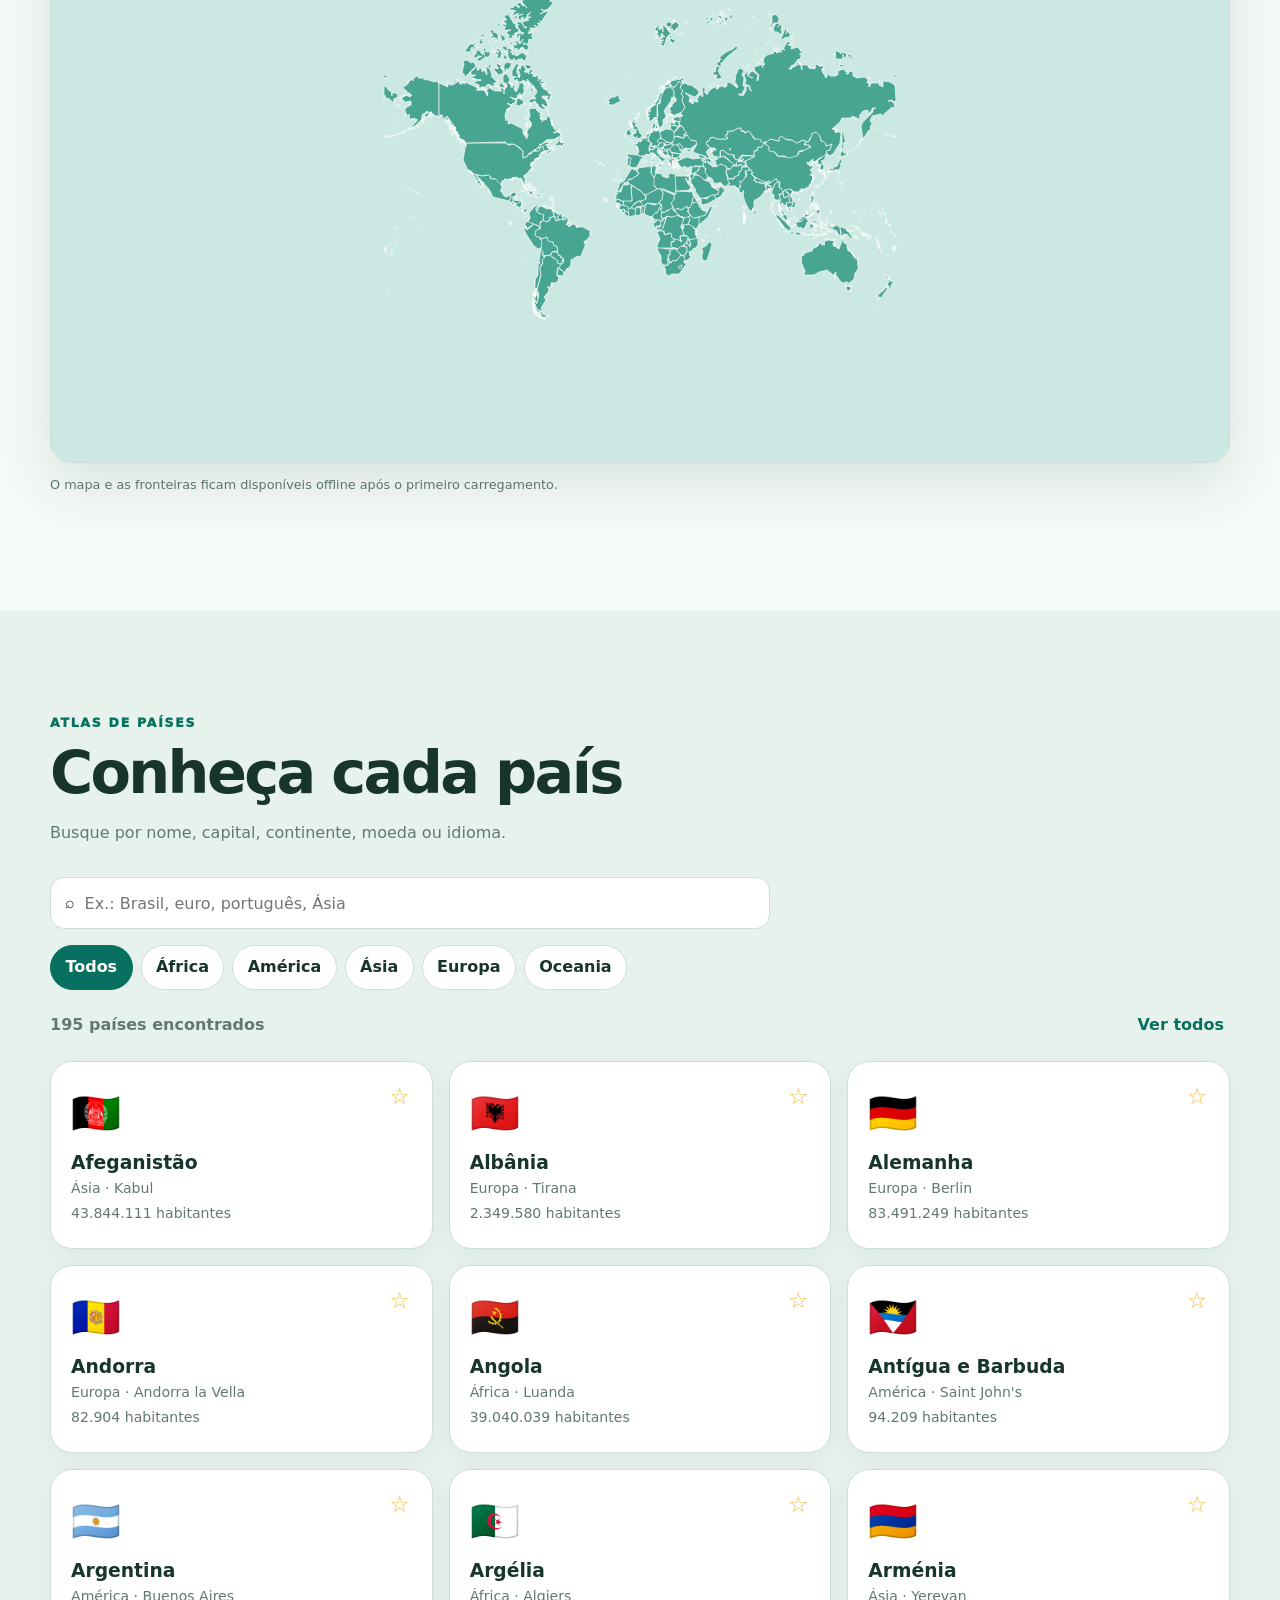
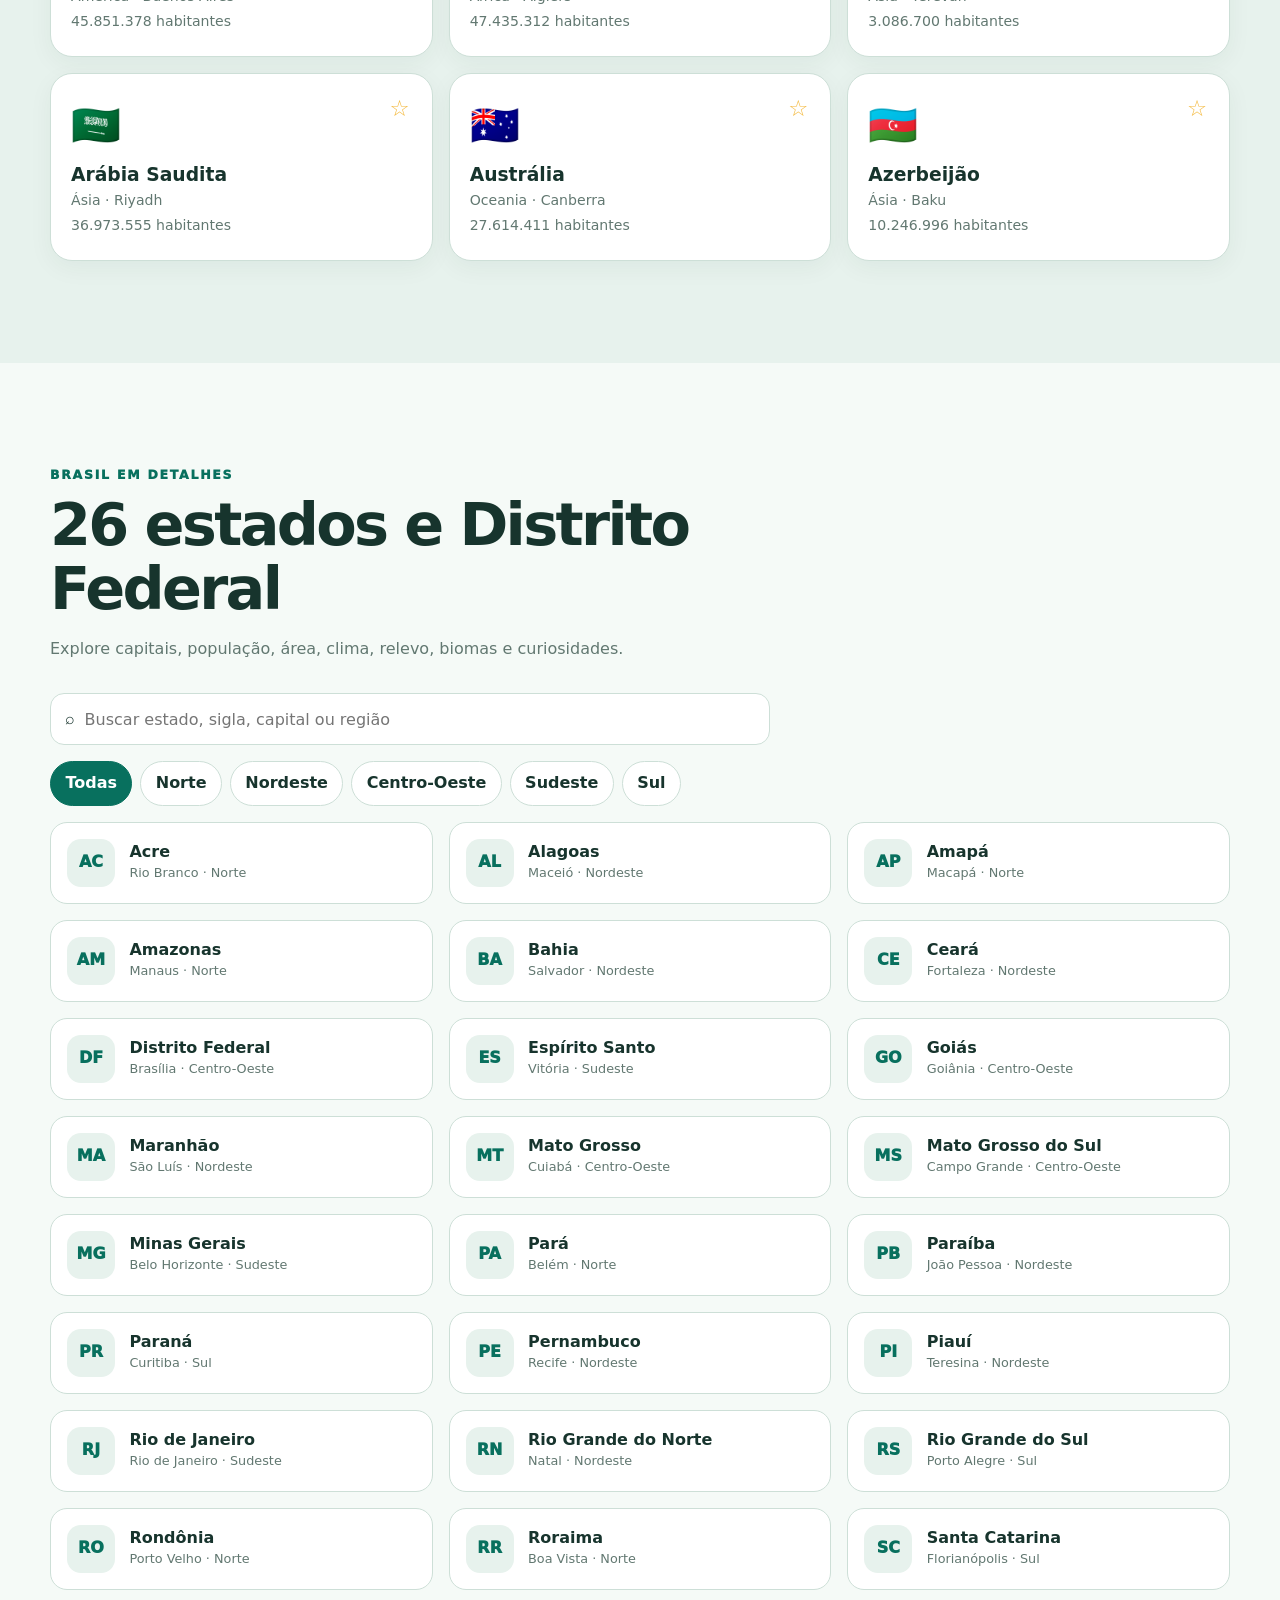
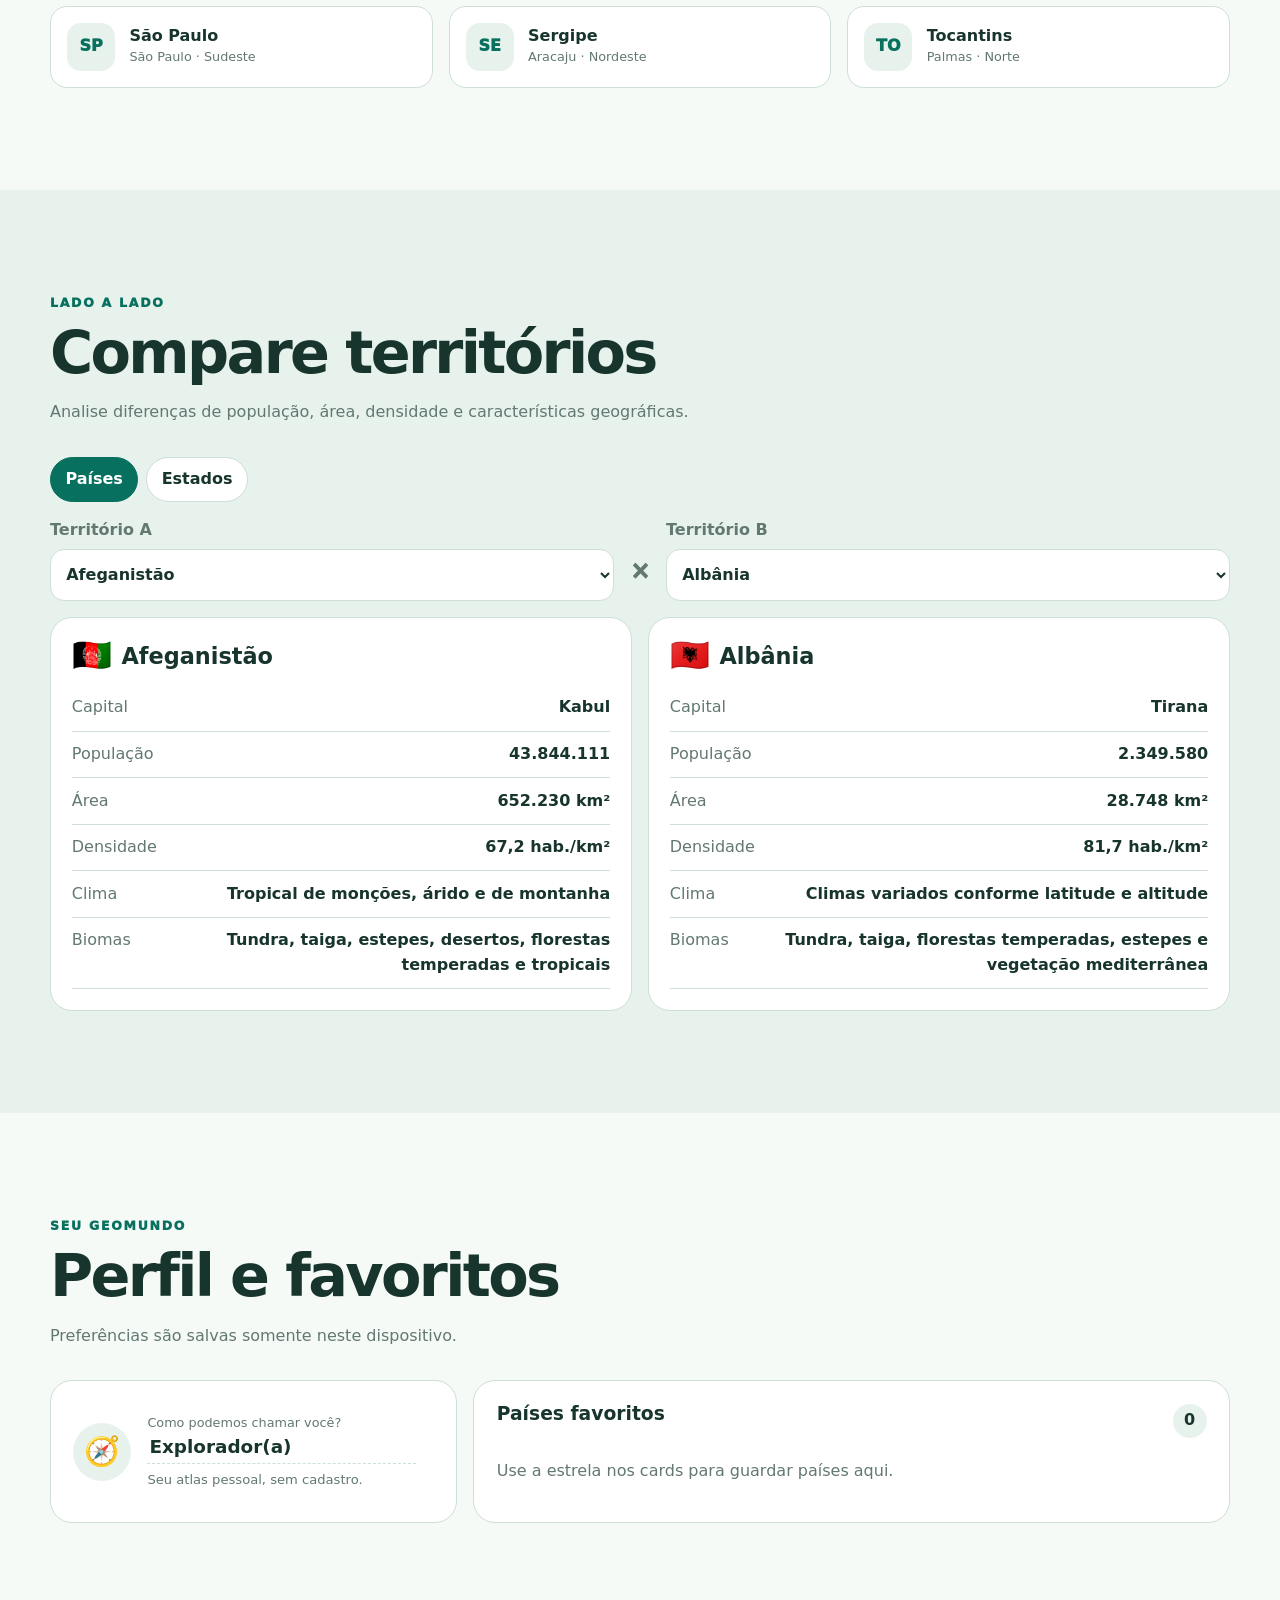
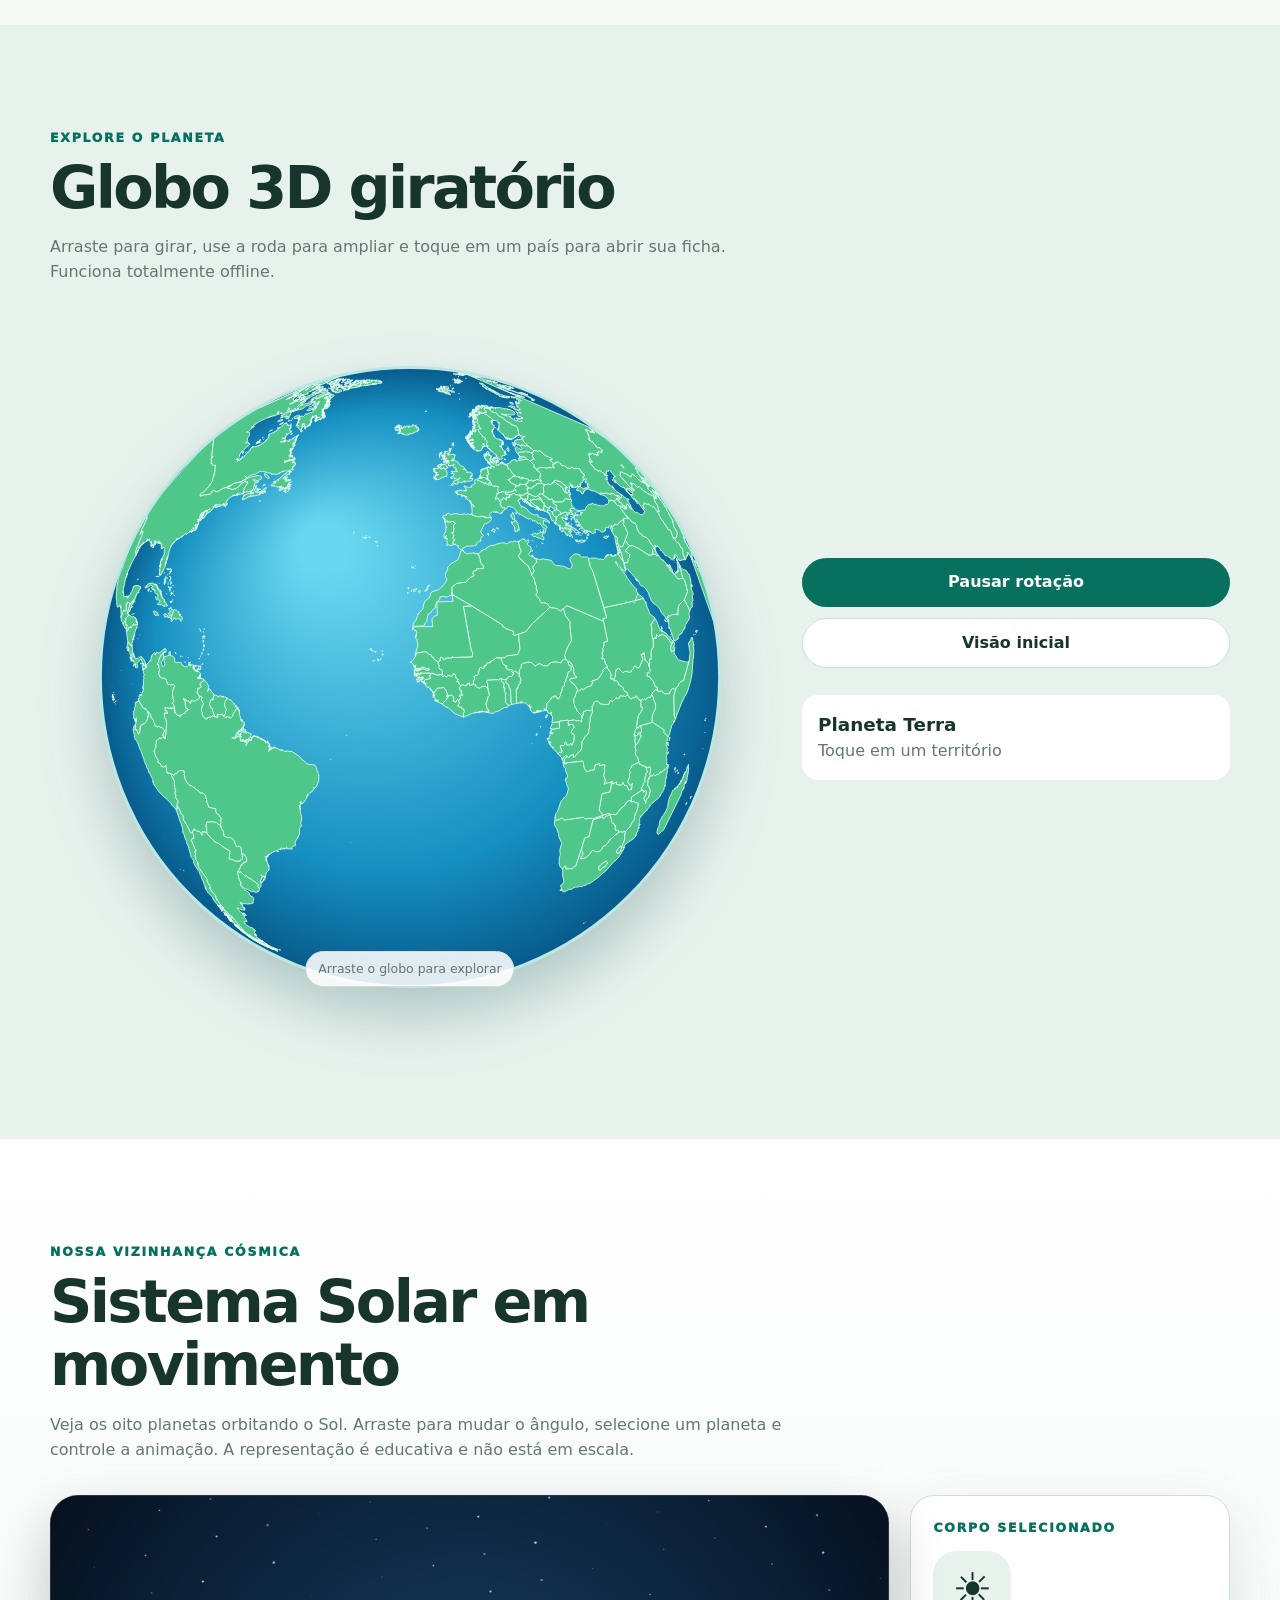
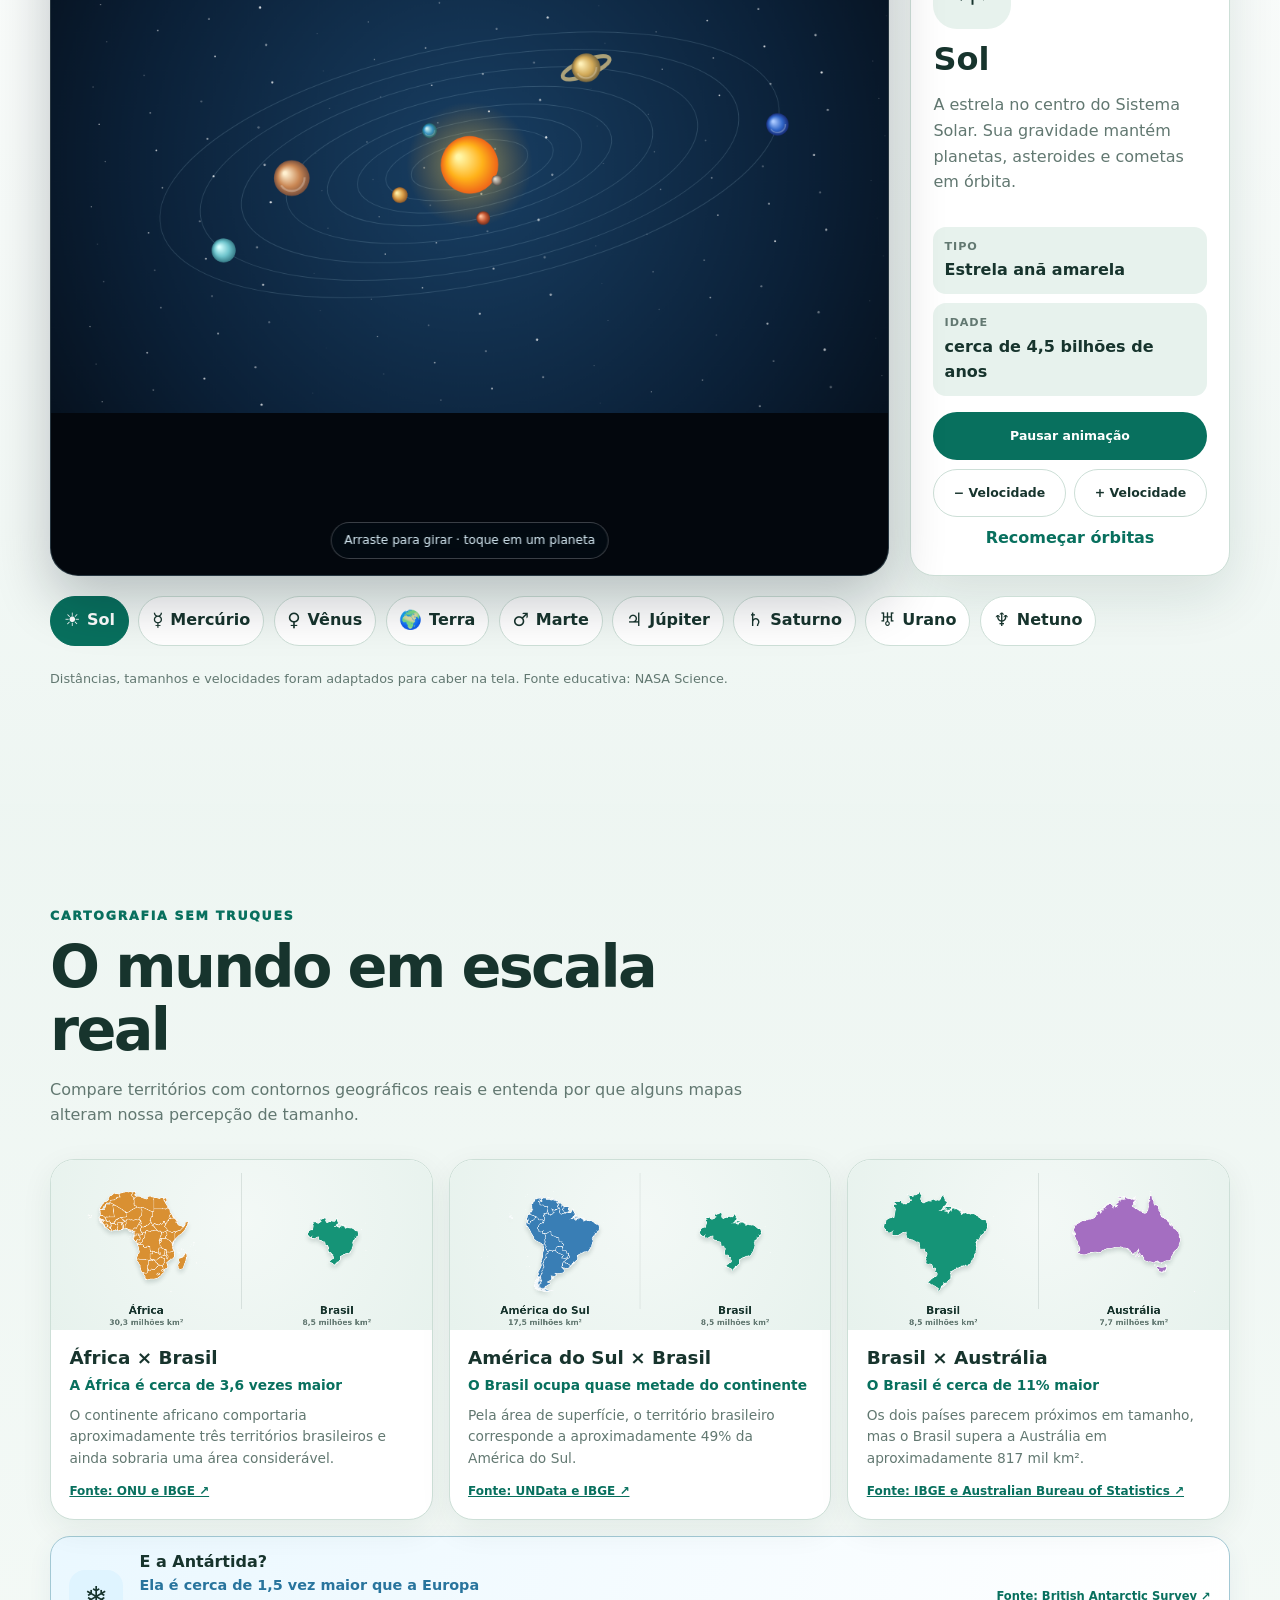
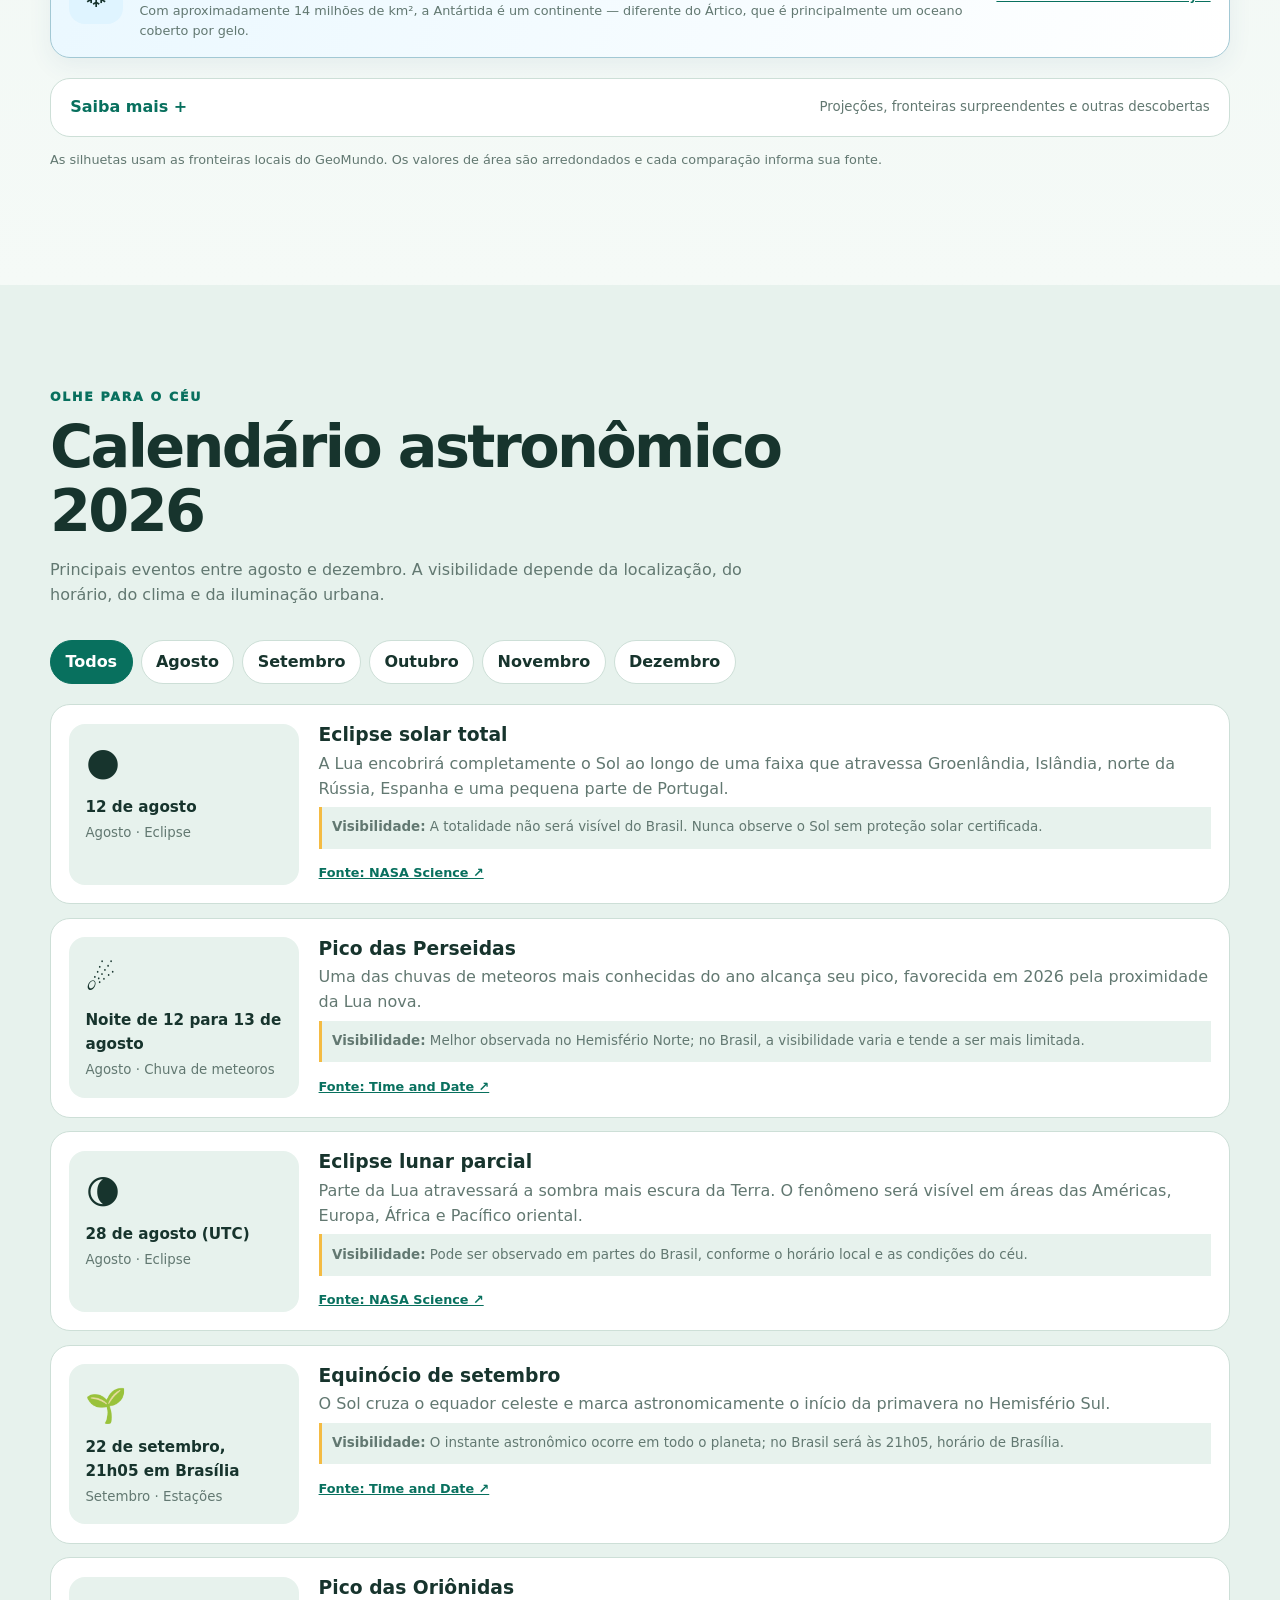
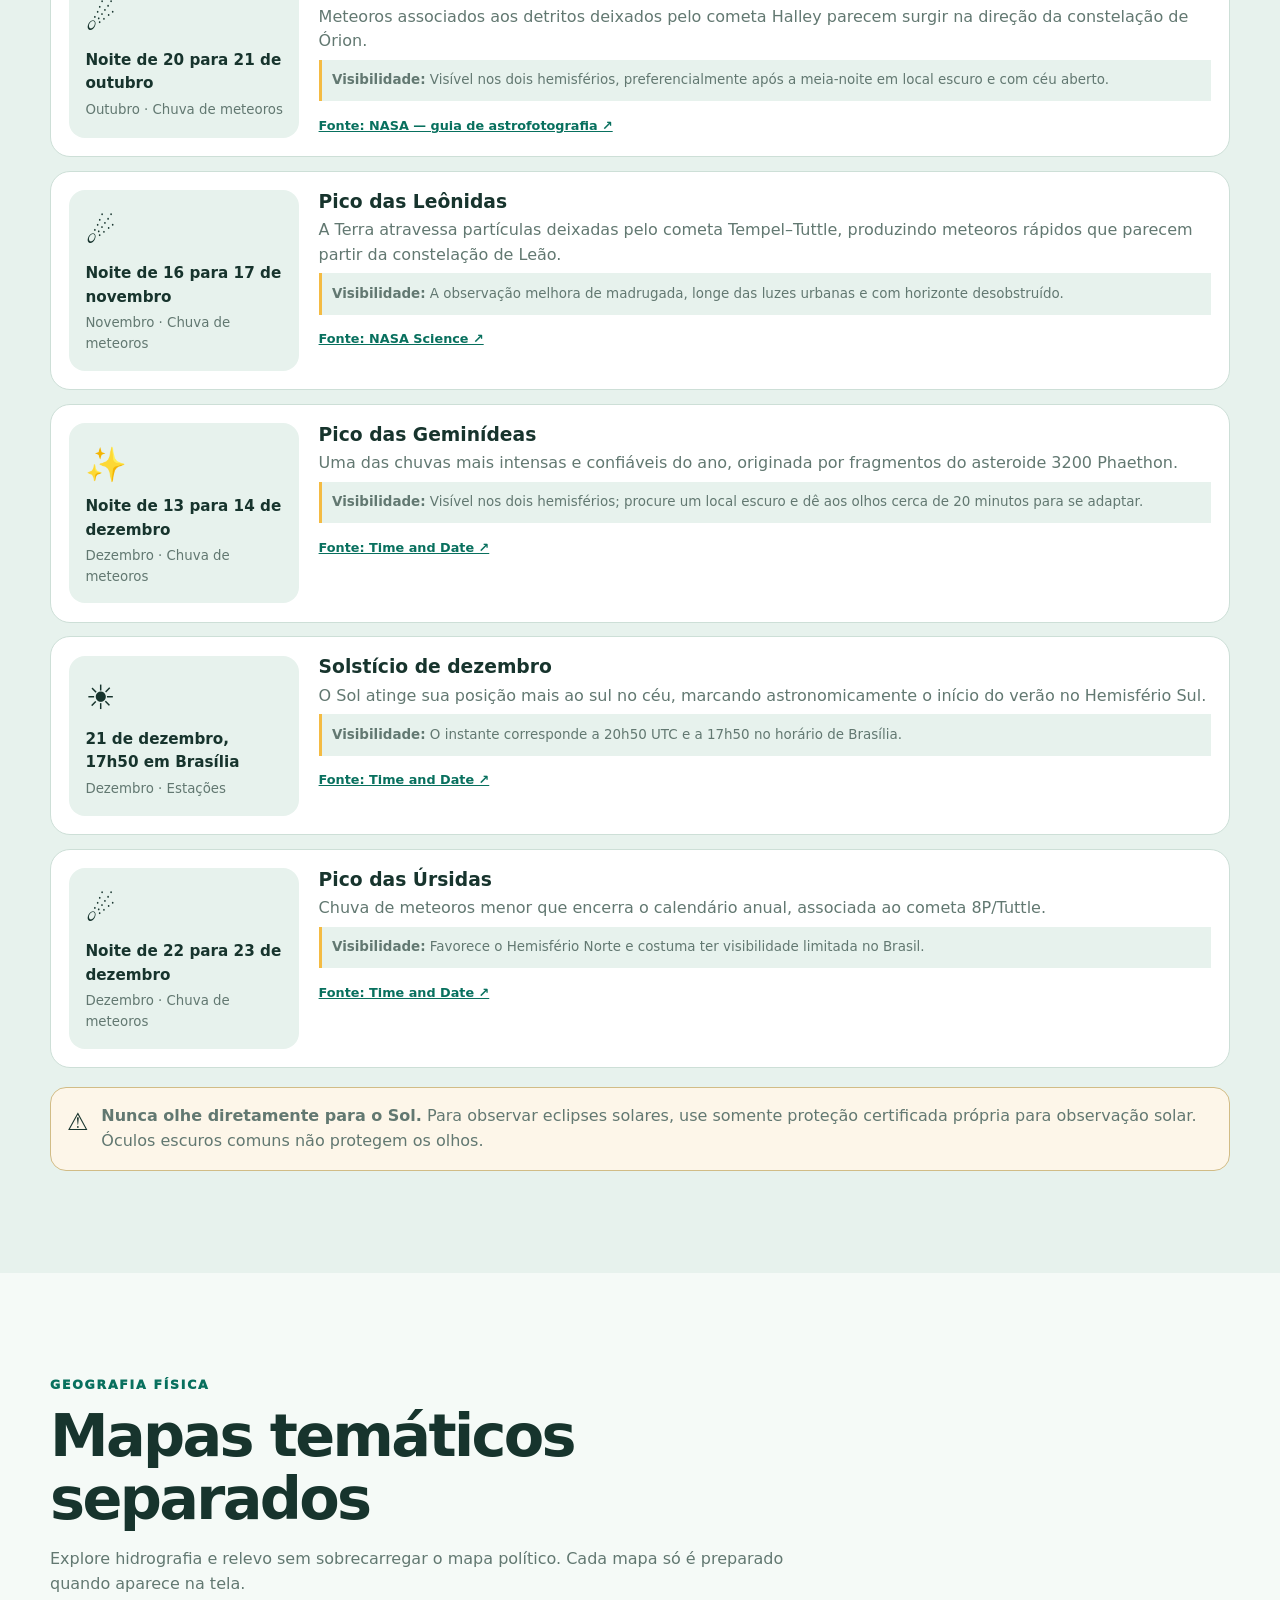
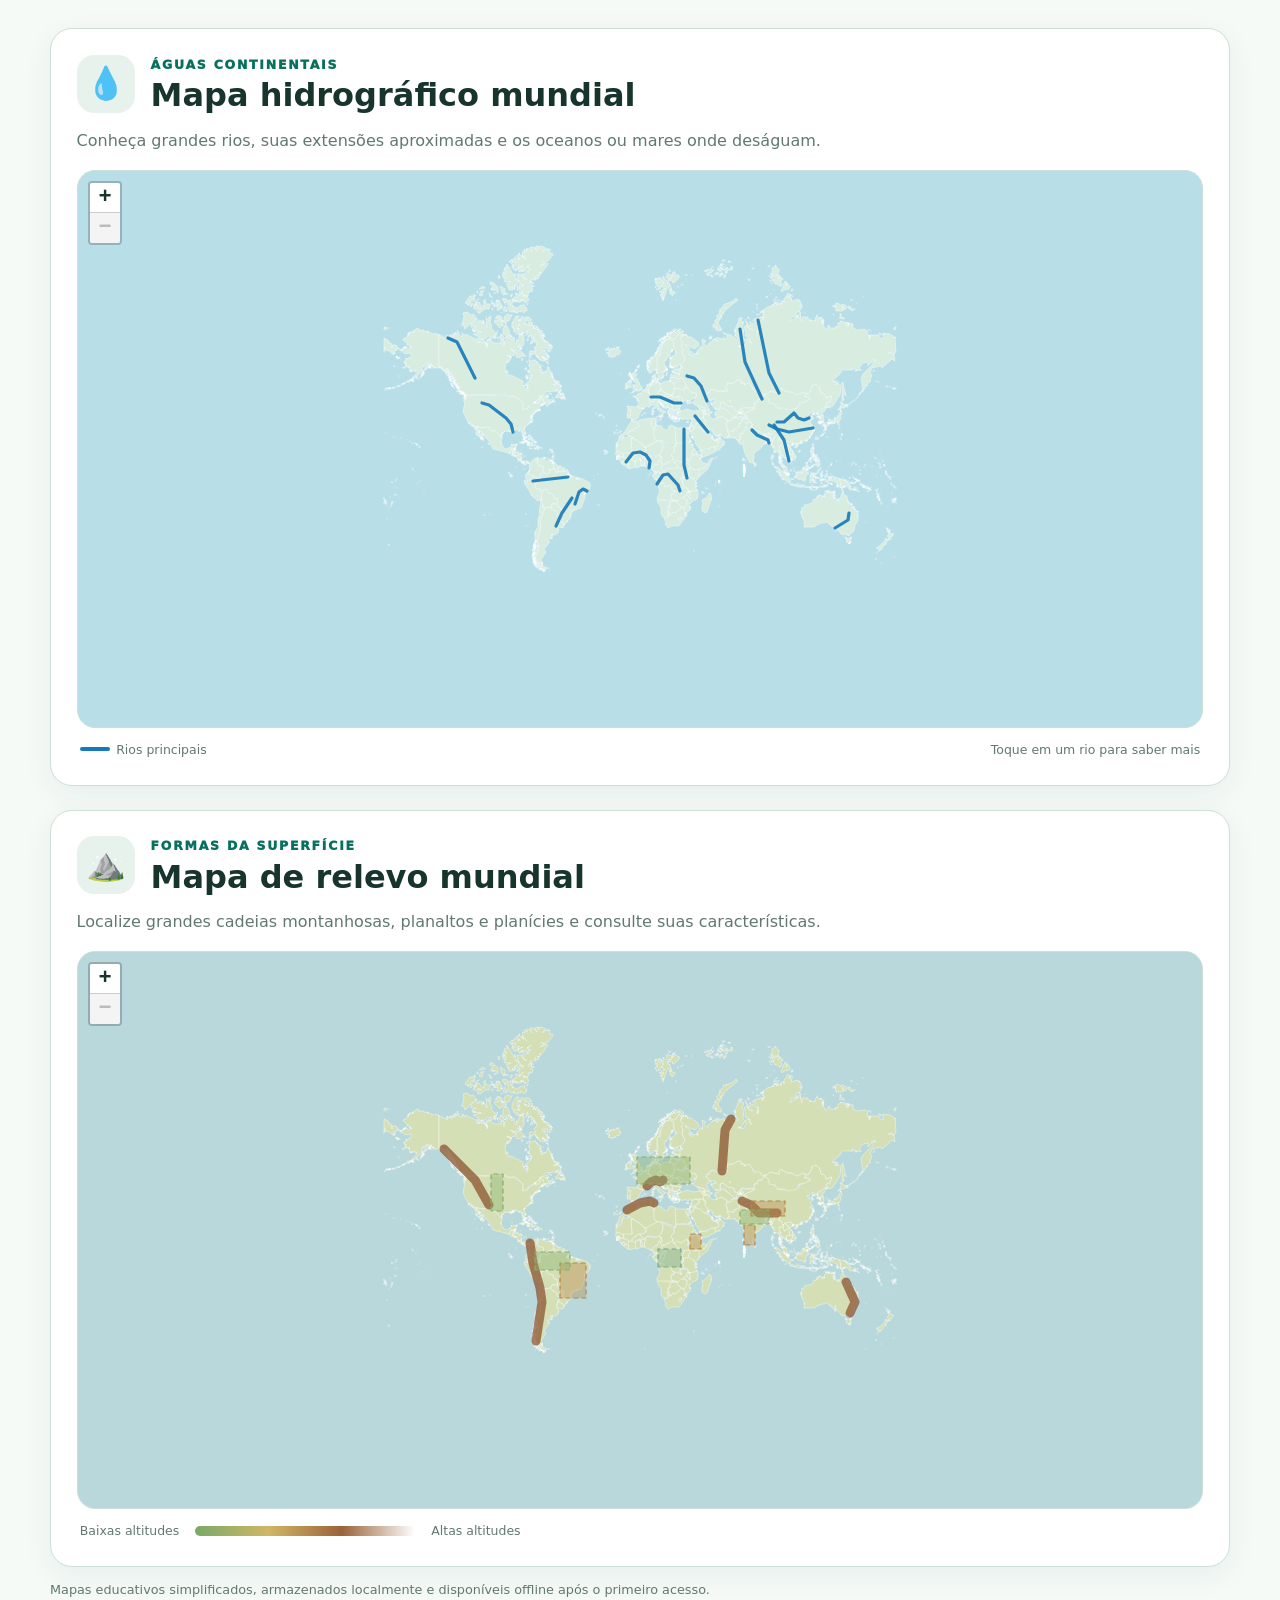
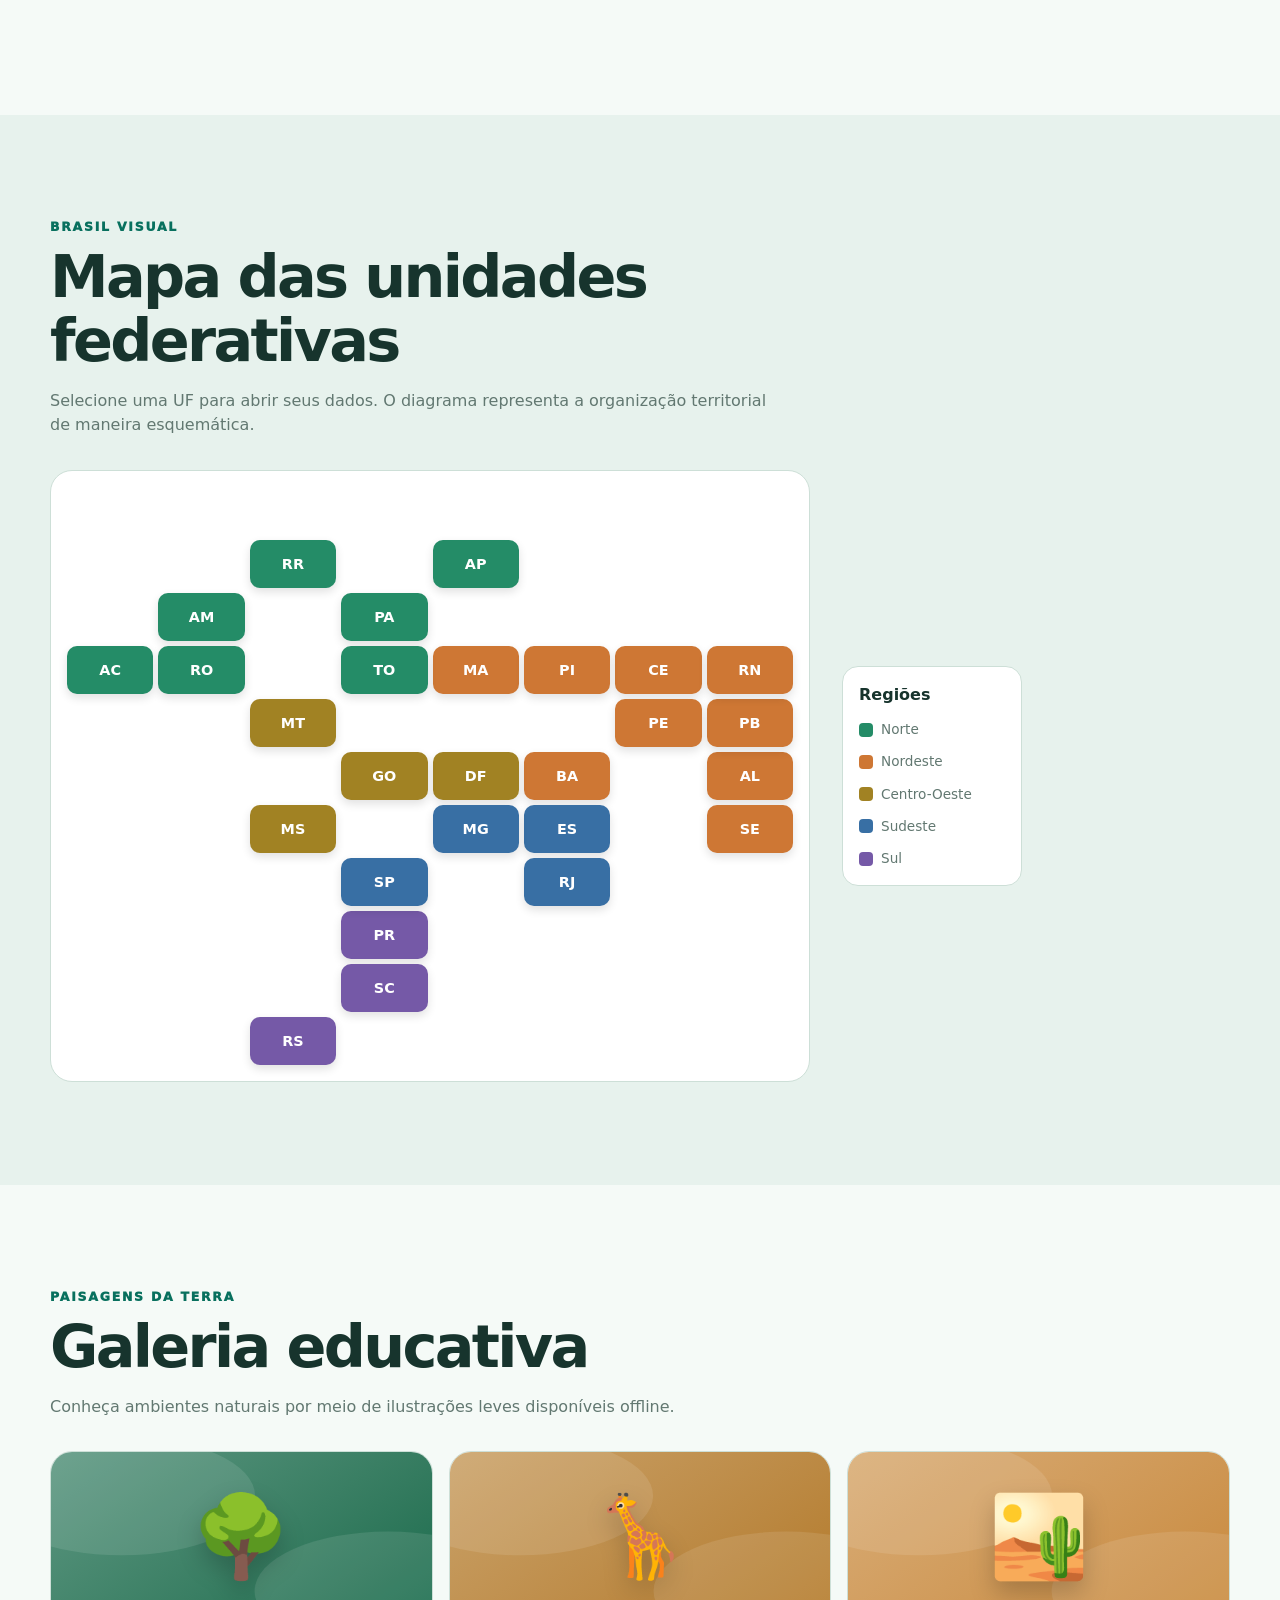
==== commit 64cb0c86: "calendario radio e jornais adicionado" ====
--- a/index.html
+++ b/index.html
@@ -9,7 +9,7 @@
   <link rel="icon" href="./assets/icons/icon.svg" type="image/svg+xml">
   <link rel="apple-touch-icon" href="./assets/icons/icon-192.png">
   <link rel="stylesheet" href="./assets/vendor/leaflet/leaflet.css">
-  <link rel="stylesheet" href="./styles.css?v=15">
+  <link rel="stylesheet" href="./styles.css?v=16">
   <title>GeoMundo — Atlas interativo</title>
 </head>
 <body>
@@ -54,14 +54,16 @@
 
     <section id="fontes" class="section"><div class="container"><div class="section-heading"><p class="eyebrow">Recursos online</p><h2>Dados, imagens e ações humanitárias</h2><p>Quando houver internet, consulte fontes especializadas e organizações internacionais em uma nova aba.</p></div><div class="resource-grid"><a href="https://www.climatempo.com.br/" target="_blank" rel="noopener noreferrer"><span>🌦️</span><strong>Clima em tempo real</strong><small>Climatempo</small></a><a href="https://worldview.earthdata.nasa.gov/" target="_blank" rel="noopener noreferrer"><span>🛰️</span><strong>Imagens de satélite</strong><small>NASA Worldview</small></a><a href="https://data.worldbank.org/" target="_blank" rel="noopener noreferrer"><span>📈</span><strong>PIB e indicadores</strong><small>Banco Mundial</small></a><a href="https://paises.ibge.gov.br/" target="_blank" rel="noopener noreferrer"><span>🌐</span><strong>Países e indicadores</strong><small>IBGE</small></a><a href="https://www.unicef.org/brazil/" target="_blank" rel="noopener noreferrer"><span>🧒</span><strong>Direitos das crianças</strong><small>UNICEF Brasil — oficial</small></a><a href="https://doar.acnur.org/br/pt-br/general" target="_blank" rel="noopener noreferrer"><span>🤝</span><strong>Ajuda a pessoas refugiadas</strong><small>ACNUR Brasil — oficial</small></a></div></div></section>
     <section id="escala-real" class="section scale-section"><div class="container"><div class="section-heading"><p class="eyebrow">Cartografia sem truques</p><h2>O mundo em escala real</h2><p>Compare territórios com contornos geográficos reais e entenda por que alguns mapas alteram nossa percepção de tamanho.</p></div><div id="scaleComparisonGrid" class="scale-comparison-grid" aria-live="polite"><p class="map-loading">Preparando comparações…</p></div><details class="scale-more"><summary><span>Saiba mais</span><small>Projeções, fronteiras surpreendentes e outras descobertas</small></summary><div id="scaleInsights" class="scale-insights"></div></details><p class="map-note">As silhuetas usam as fronteiras locais do GeoMundo. Os valores de área são arredondados e cada comparação informa sua fonte.</p></div></section>
+    <section id="geomundo-agora" class="section world-now-section"><div class="container"><div class="world-now-grid"><article class="today-card"><div class="today-date"><span id="todayWeekday">Hoje</span><strong id="todayNumber">--</strong><small id="todayMonth">Carregando…</small></div><div class="today-content"><p class="eyebrow">Hoje no GeoMundo</p><h2 id="todayTitle">Calendário do mundo</h2><p id="todayDescription">Datas ambientais, geográficas, culturais e astronômicas, disponíveis também offline.</p><button id="openWorldCalendar" class="button primary" type="button">Abrir calendário</button></div></article><aside class="world-live-card"><p class="eyebrow">Com internet</p><h3>Escute e leia o mundo</h3><p>Explore perspectivas e vozes de diferentes países em serviços externos.</p><div class="world-live-links"><a href="https://www.frontpages.com/world-newspapers/" target="_blank" rel="noopener noreferrer"><span>📰</span><strong>Jornais do mundo</strong><small>Abre o FrontPages ↗</small></a><a href="https://radio.garden/" target="_blank" rel="noopener noreferrer"><span>📻</span><strong>Rádios do mundo</strong><small>Abre o Radio Garden ↗</small></a></div></aside></div></div></section>
   </main>
 
   <dialog id="detailDialog"><button id="closeDialog" class="dialog-close" aria-label="Fechar">×</button><div id="detailContent"></div></dialog>
   <dialog id="knowledgeDialog" class="knowledge-dialog"><button id="closeKnowledgeDialog" class="dialog-close" aria-label="Fechar conteúdo">×</button><article id="knowledgeContent"></article></dialog>
+  <dialog id="worldCalendarDialog" class="world-calendar-dialog"><button id="closeWorldCalendar" class="dialog-close" aria-label="Fechar calendário">×</button><div class="world-calendar-body"><div class="calendar-heading"><div><p class="eyebrow">Datas para compreender o planeta</p><h2>Calendário GeoMundo</h2></div><div class="calendar-nav"><button id="calendarPrevious" class="icon-button" type="button" aria-label="Mês anterior">‹</button><strong id="calendarMonthLabel"></strong><button id="calendarNext" class="icon-button" type="button" aria-label="Próximo mês">›</button></div></div><div class="calendar-layout"><div><div class="calendar-weekdays" aria-hidden="true"><span>Dom</span><span>Seg</span><span>Ter</span><span>Qua</span><span>Qui</span><span>Sex</span><span>Sáb</span></div><div id="calendarGrid" class="calendar-grid" role="grid" aria-label="Calendário mensal"></div></div><aside id="calendarDayEvents" class="calendar-day-events" aria-live="polite"></aside></div><p class="map-note">As datas ficam armazenadas no GeoMundo e funcionam offline. Links das fontes precisam de internet.</p></div></dialog>
   <div id="updateNotice" class="update-notice" hidden role="status"><div><strong>Nova versão disponível</strong><span>Atualize para receber as novidades.</span></div><button id="updateButton" class="button primary">Atualizar agora</button><button id="dismissUpdate" class="icon-button" aria-label="Fechar aviso">×</button></div>
   <footer><div class="container footer-wrap"><a class="brand" href="#home"><img src="./assets/icons/icon.svg" alt="" width="34"><span>GeoMundo</span></a><p>Atlas educativo · PWA · <span id="year"></span></p></div></footer>
   <script src="./assets/vendor/leaflet/leaflet.js"></script>
-  <script src="./app.js" defer></script>
-  <script src="./addons.js?v=9" defer></script>
+  <script src="./app.js?v=2" defer></script>
+  <script src="./addons.js?v=11" defer></script>
 </body>
 </html>
--- a/styles.css
+++ b/styles.css
@@ -36,3 +36,8 @@
 @media(max-width:600px){.scale-card{display:flex}.scale-card-visual{min-height:0;aspect-ratio:9/4}.scale-more summary{align-items:flex-start;flex-direction:column}.scale-more summary small{text-align:left}.scale-insights{padding:.2rem .7rem .7rem}}
 .scale-spotlight{display:grid;grid-template-columns:auto 1fr auto;gap:1rem;align-items:center;margin-top:1rem;padding:1rem 1.15rem;border:1px solid color-mix(in srgb,#67a8cf 42%,var(--border));border-radius:20px;background:linear-gradient(110deg,color-mix(in srgb,#dff4ff 65%,var(--surface)),var(--surface));box-shadow:0 8px 24px rgba(36,91,122,.07)}.scale-spotlight-icon{display:grid;place-items:center;width:54px;height:54px;border-radius:16px;background:#dff4ff;font-size:1.8rem}.scale-spotlight h3{margin:0 0 .15rem;font-size:1rem}.scale-spotlight strong{color:#28749d;font-size:.9rem}.scale-spotlight p{margin:.25rem 0 0;color:var(--muted);font-size:.8rem}.scale-spotlight a{color:var(--primary);font-size:.72rem;font-weight:850;white-space:nowrap}
 @media(max-width:600px){.scale-spotlight{grid-template-columns:auto 1fr}.scale-spotlight a{grid-column:1/-1;white-space:normal}.scale-spotlight p{margin-top:.4rem}}
+
+/* Hoje no GeoMundo e calendário offline */
+.world-now-section{scroll-margin-top:80px;padding:1.2rem 0 2.3rem}.world-now-grid{display:grid;grid-template-columns:1.45fr .75fr;gap:1rem}.today-card,.world-live-card{border:1px solid var(--border);border-radius:24px;background:var(--surface);box-shadow:0 10px 35px rgba(18,57,47,.08)}.today-card{display:grid;grid-template-columns:145px 1fr;overflow:hidden}.today-date{display:flex;flex-direction:column;align-items:center;justify-content:center;padding:1.2rem;background:linear-gradient(145deg,var(--primary),var(--primary-dark));color:#fff;text-align:center}.today-date span{font-size:.78rem;font-weight:850;text-transform:capitalize}.today-date strong{font-size:4.5rem;line-height:1}.today-date small{margin-top:.35rem}.today-content{padding:1.35rem}.today-content h2{margin:.1rem 0 .45rem;font-size:clamp(1.45rem,3vw,2rem);letter-spacing:-.03em}.today-content>p:not(.eyebrow){margin:.3rem 0 1rem;color:var(--muted)}.world-live-card{padding:1.25rem}.world-live-card h3{margin:.1rem 0 .4rem}.world-live-card>p:not(.eyebrow){color:var(--muted);font-size:.85rem}.world-live-links{display:grid;grid-template-columns:1fr 1fr;gap:.6rem}.world-live-links a{display:grid;padding:.75rem;border-radius:14px;background:var(--soft);text-decoration:none}.world-live-links a:hover{outline:2px solid var(--primary)}.world-live-links span{font-size:1.5rem}.world-live-links strong{font-size:.8rem}.world-live-links small{color:var(--muted);font-size:.68rem}.country-live-actions{display:grid;grid-template-columns:1fr 1fr;gap:.6rem;margin-top:1rem}.country-live-actions small{grid-column:1/-1;color:var(--muted);text-align:center}.world-calendar-dialog{width:min(1050px,calc(100% - 2rem))}.world-calendar-body{padding:clamp(1.1rem,4vw,2.3rem)}.calendar-heading{display:flex;align-items:end;justify-content:space-between;gap:1rem;padding-right:3rem}.calendar-heading h2{margin:0}.calendar-nav{display:flex;align-items:center;gap:.65rem}.calendar-nav strong{min-width:150px;text-align:center}.calendar-layout{display:grid;grid-template-columns:minmax(0,1.35fr) minmax(260px,.65fr);gap:1rem;margin-top:1.5rem}.calendar-weekdays,.calendar-grid{display:grid;grid-template-columns:repeat(7,1fr);gap:.35rem}.calendar-weekdays span{padding:.35rem;color:var(--muted);font-size:.7rem;font-weight:850;text-align:center}.calendar-blank,.calendar-day{min-height:74px}.calendar-day{display:flex;flex-direction:column;align-items:flex-start;justify-content:space-between;padding:.5rem;border:1px solid var(--border);border-radius:12px;background:var(--surface);cursor:pointer}.calendar-day:hover,.calendar-day.selected{border-color:var(--primary);background:var(--soft)}.calendar-day.today span{display:grid;place-items:center;width:28px;height:28px;border-radius:50%;background:var(--primary);color:#fff}.calendar-day.has-event{box-shadow:inset 0 -3px var(--accent)}.calendar-day i{font-style:normal;font-size:.72rem;line-height:1}.calendar-day-events{min-height:390px;padding:1rem;border-radius:18px;background:var(--soft)}.calendar-day-events article{display:grid;grid-template-columns:auto 1fr;gap:.7rem;padding:.85rem 0;border-bottom:1px solid var(--border)}.calendar-day-events article>span{font-size:1.8rem}.calendar-day-events article small{color:var(--primary);font-weight:850}.calendar-day-events h3{margin:.15rem 0 .35rem;font-size:1rem}.calendar-day-events p{margin:0;color:var(--muted);font-size:.8rem}.calendar-day-events a{display:inline-block;margin-top:.45rem;color:var(--primary);font-size:.72rem;font-weight:850}.calendar-empty{display:grid;place-items:center;min-height:260px;color:var(--muted);text-align:center}.calendar-empty span{font-size:2.5rem}
+@media(max-width:900px){.world-now-grid{grid-template-columns:1fr}.calendar-layout{grid-template-columns:1fr}.calendar-day-events{min-height:auto}.world-live-links{grid-template-columns:1fr 1fr}}
+@media(max-width:600px){.today-card{grid-template-columns:92px 1fr}.today-date{padding:.7rem}.today-date strong{font-size:3.2rem}.today-date small{font-size:.65rem}.today-content{padding:1rem}.today-content .button{width:100%}.calendar-heading{align-items:flex-start;flex-direction:column;padding-right:2rem}.calendar-nav{width:100%;justify-content:space-between}.calendar-weekdays span{font-size:.6rem}.calendar-weekdays,.calendar-grid{gap:.18rem}.calendar-blank,.calendar-day{min-height:52px}.calendar-day{padding:.25rem;border-radius:8px;font-size:.75rem}.calendar-day i{font-size:.55rem}.world-calendar-body{padding-top:3.5rem}.country-live-actions{grid-template-columns:1fr}}
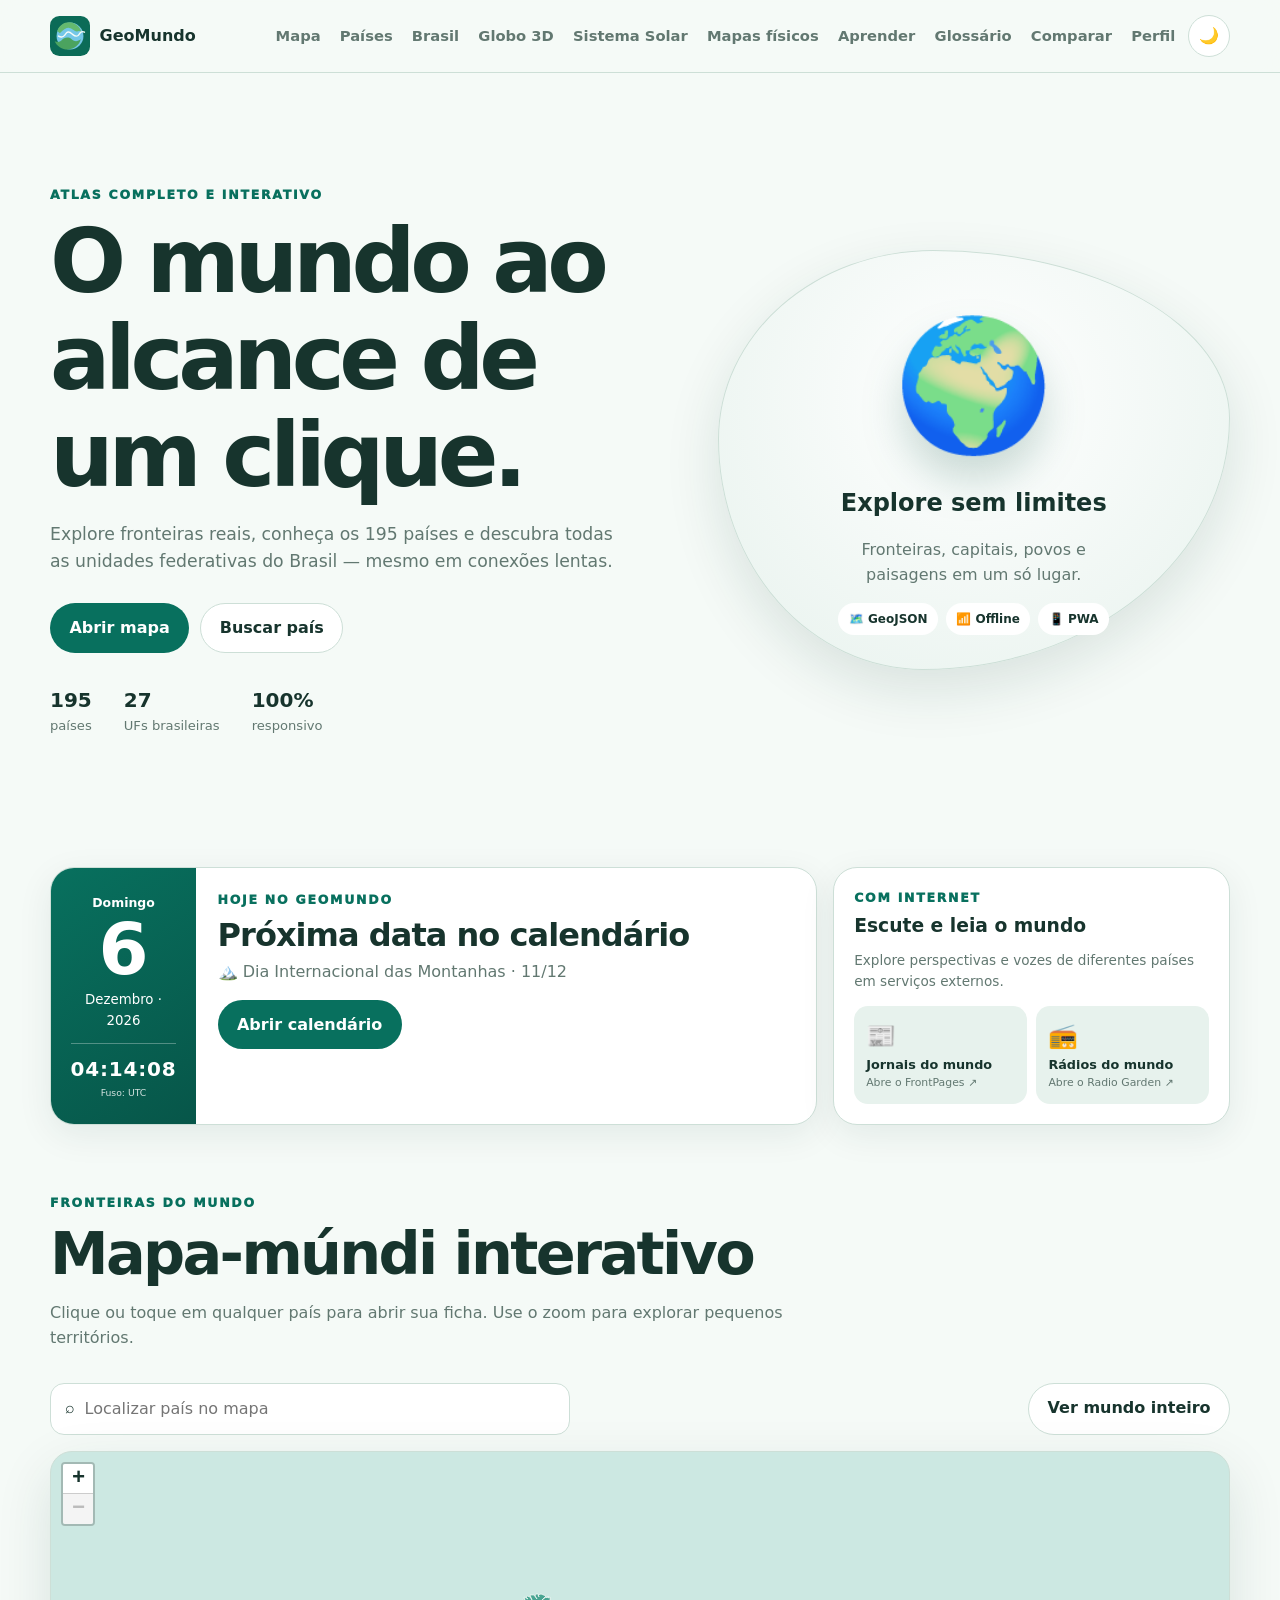
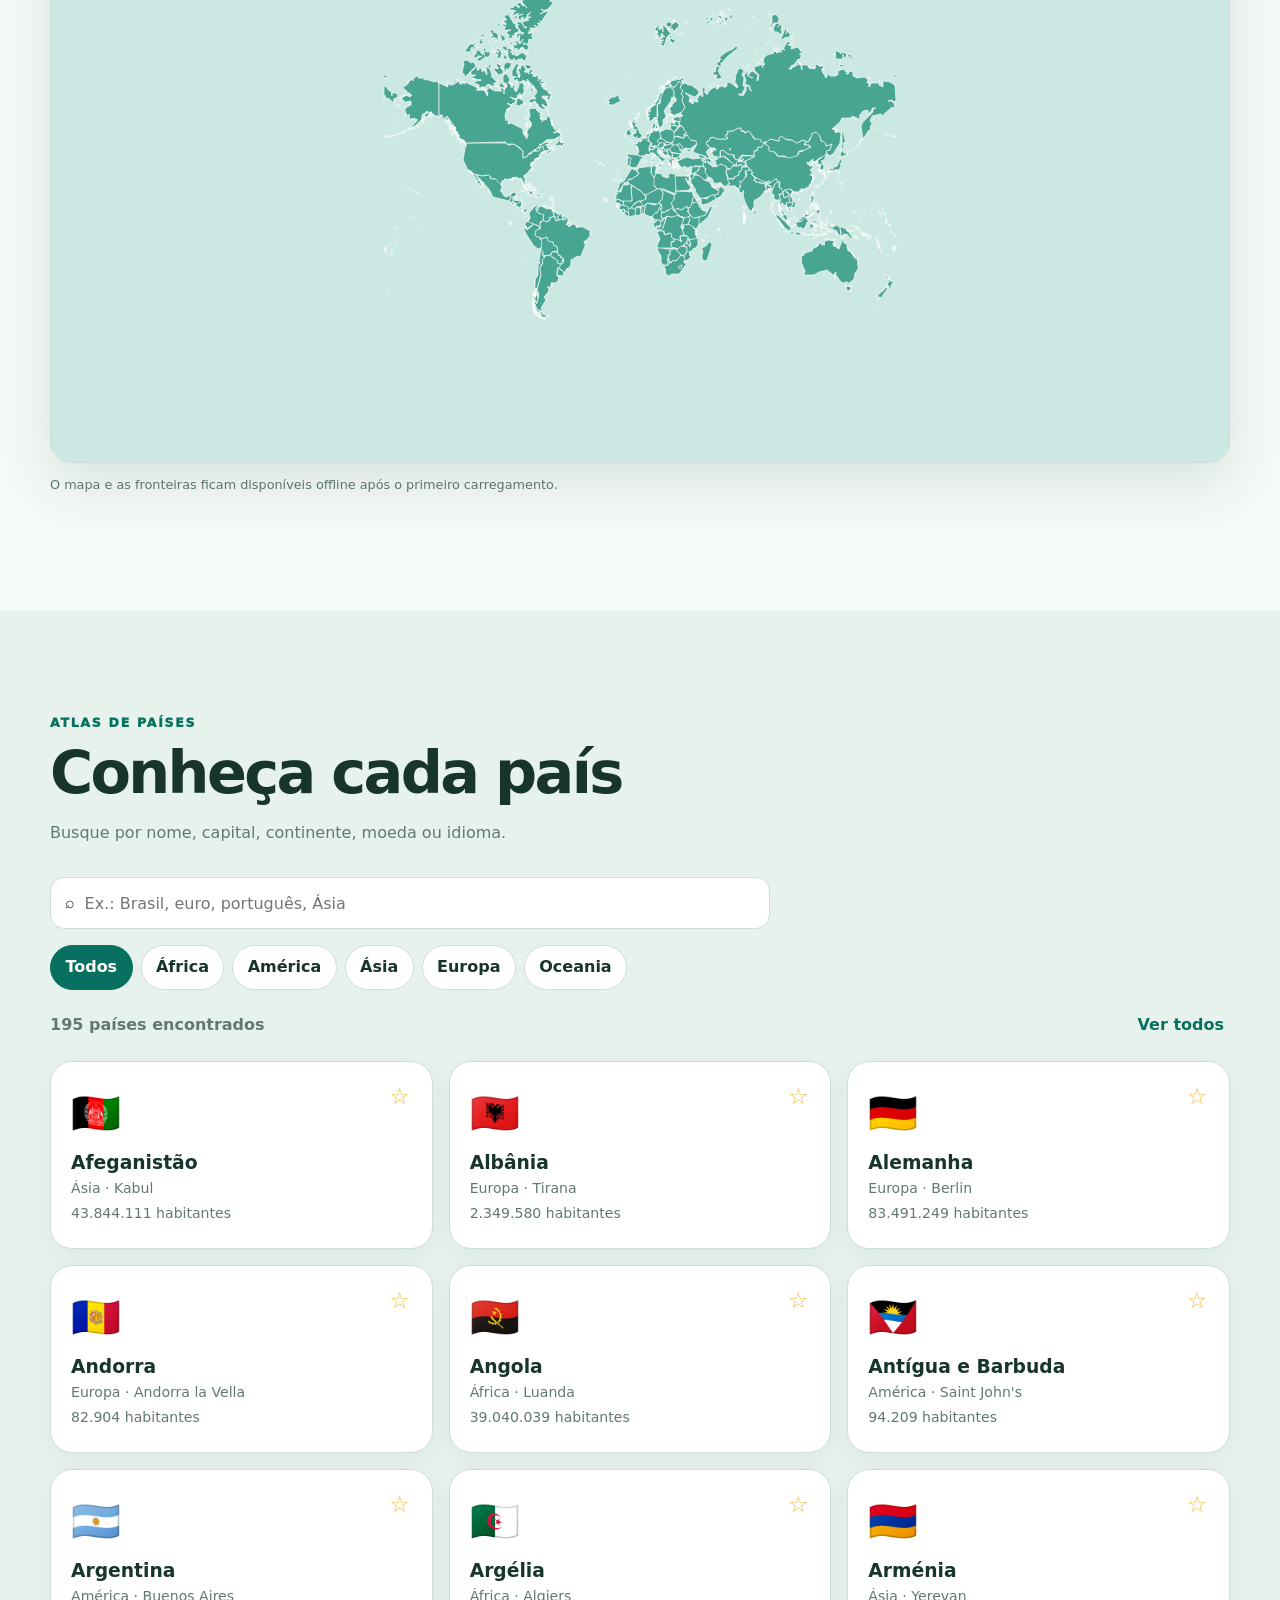
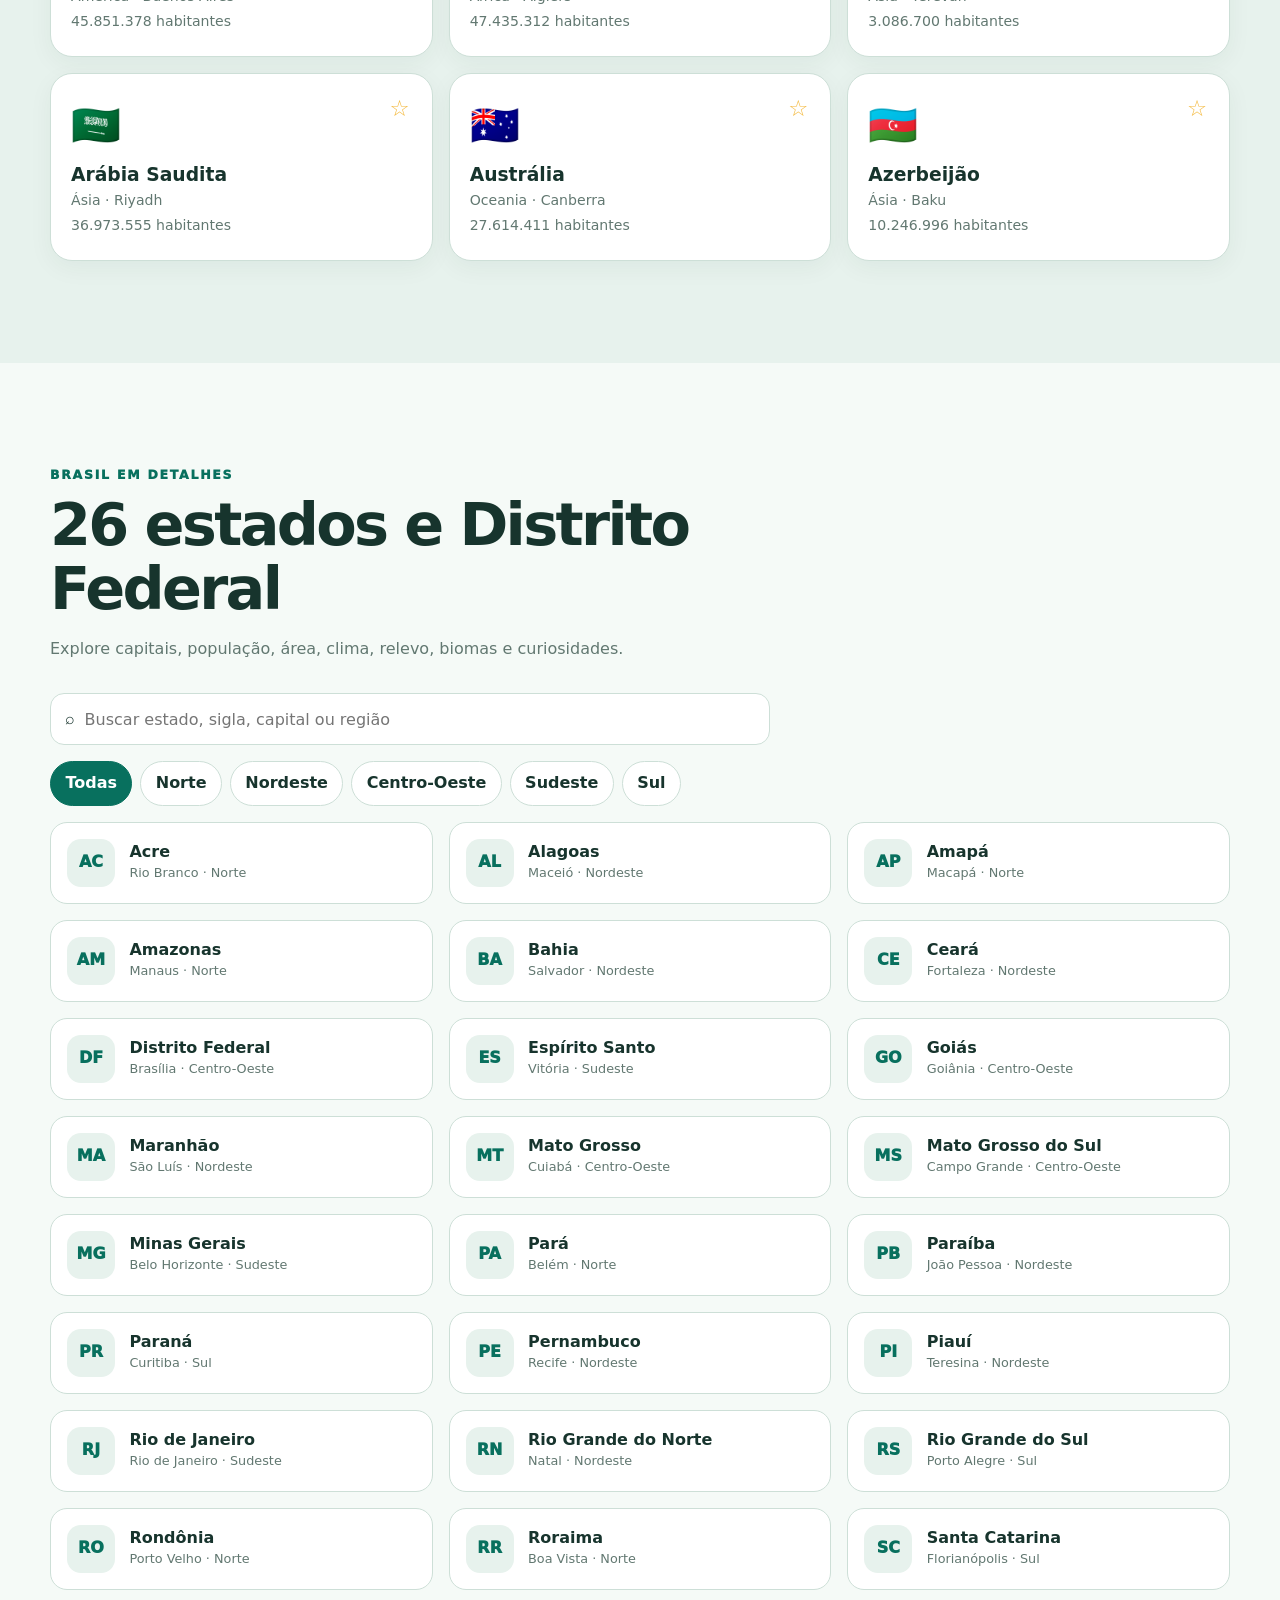
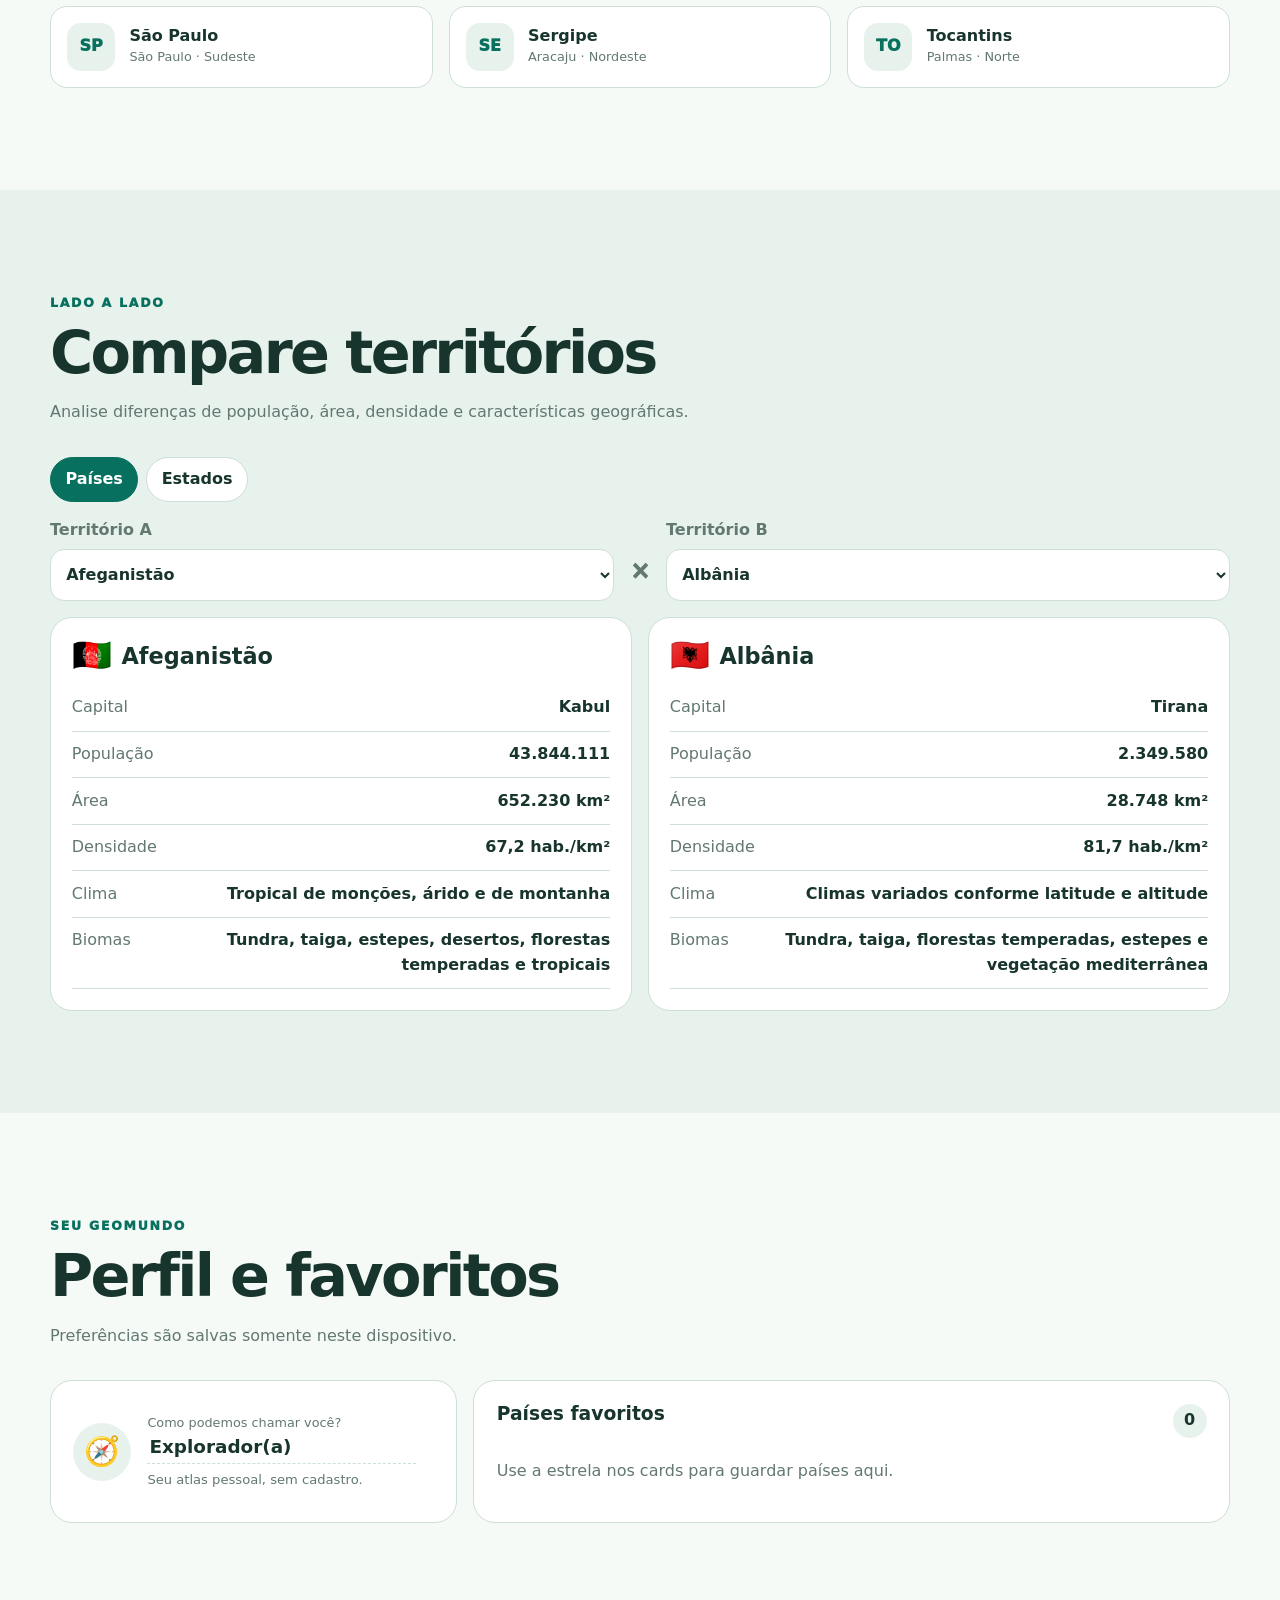
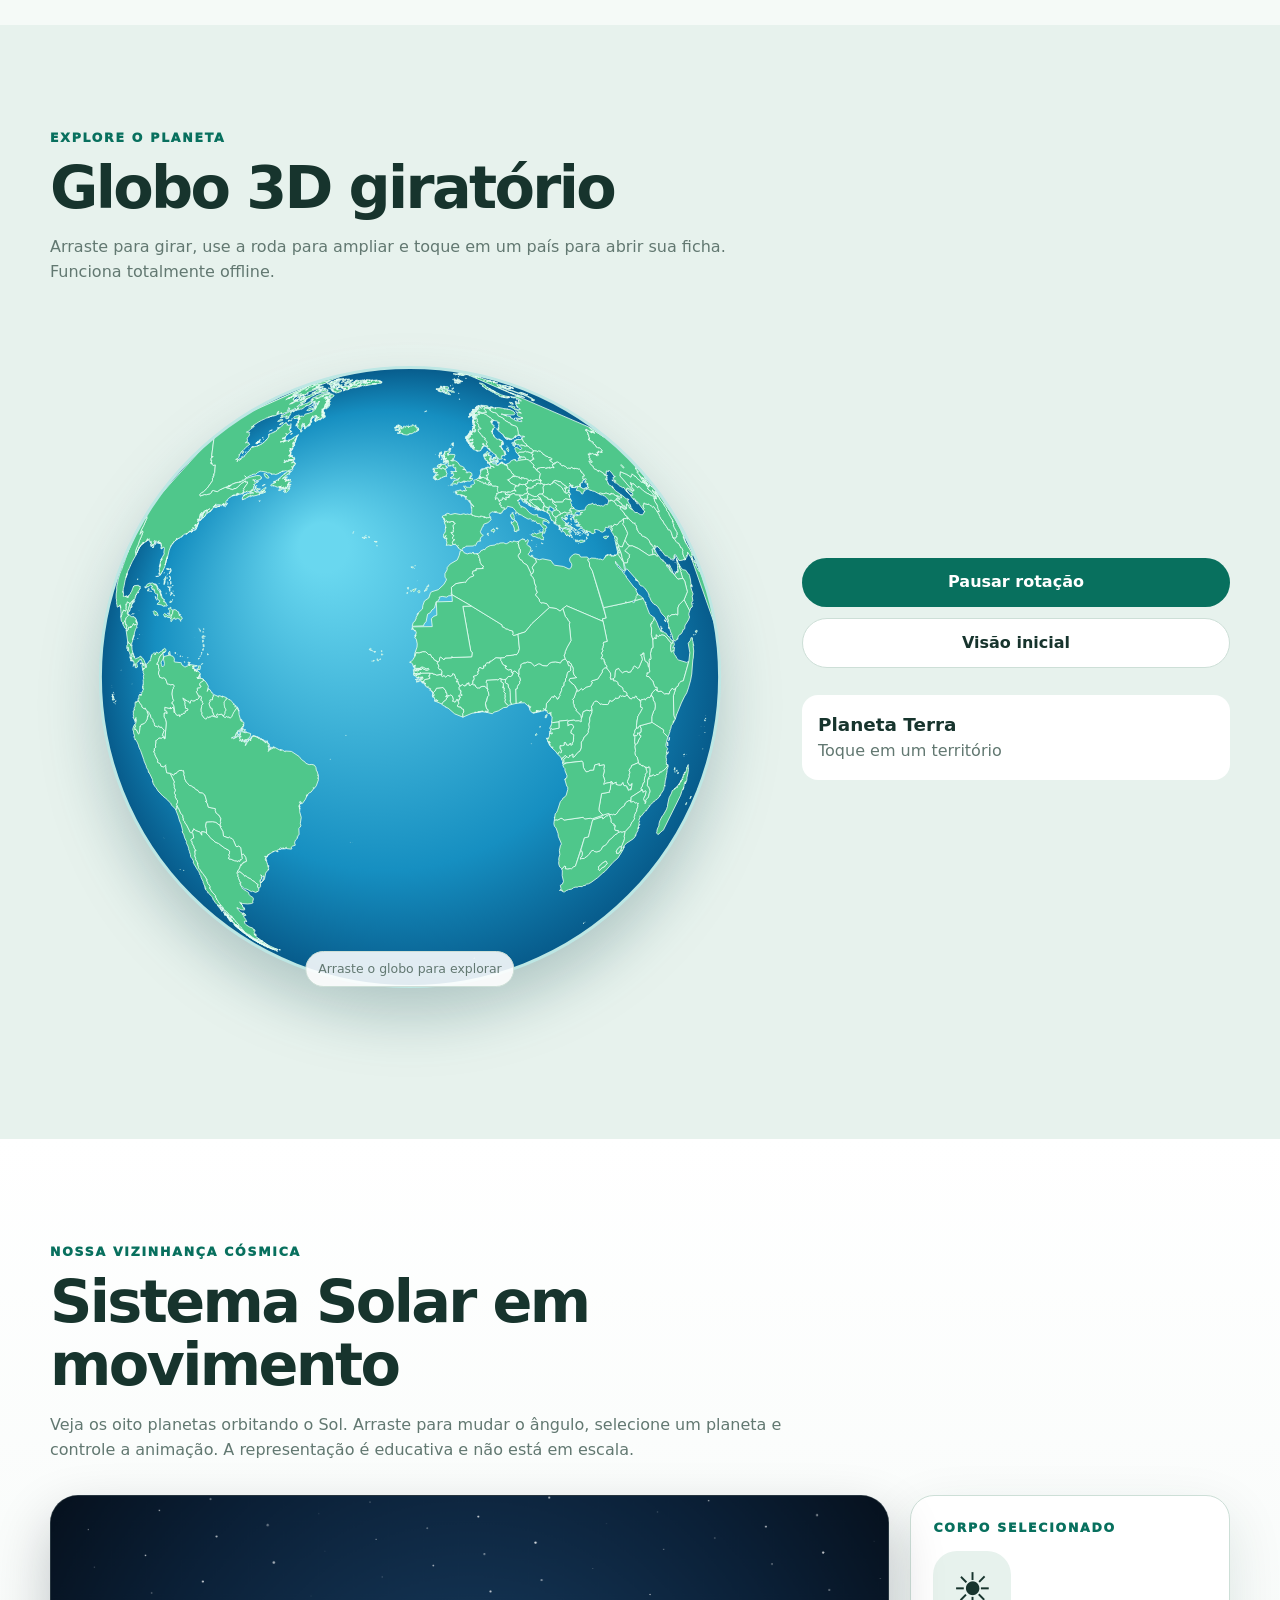
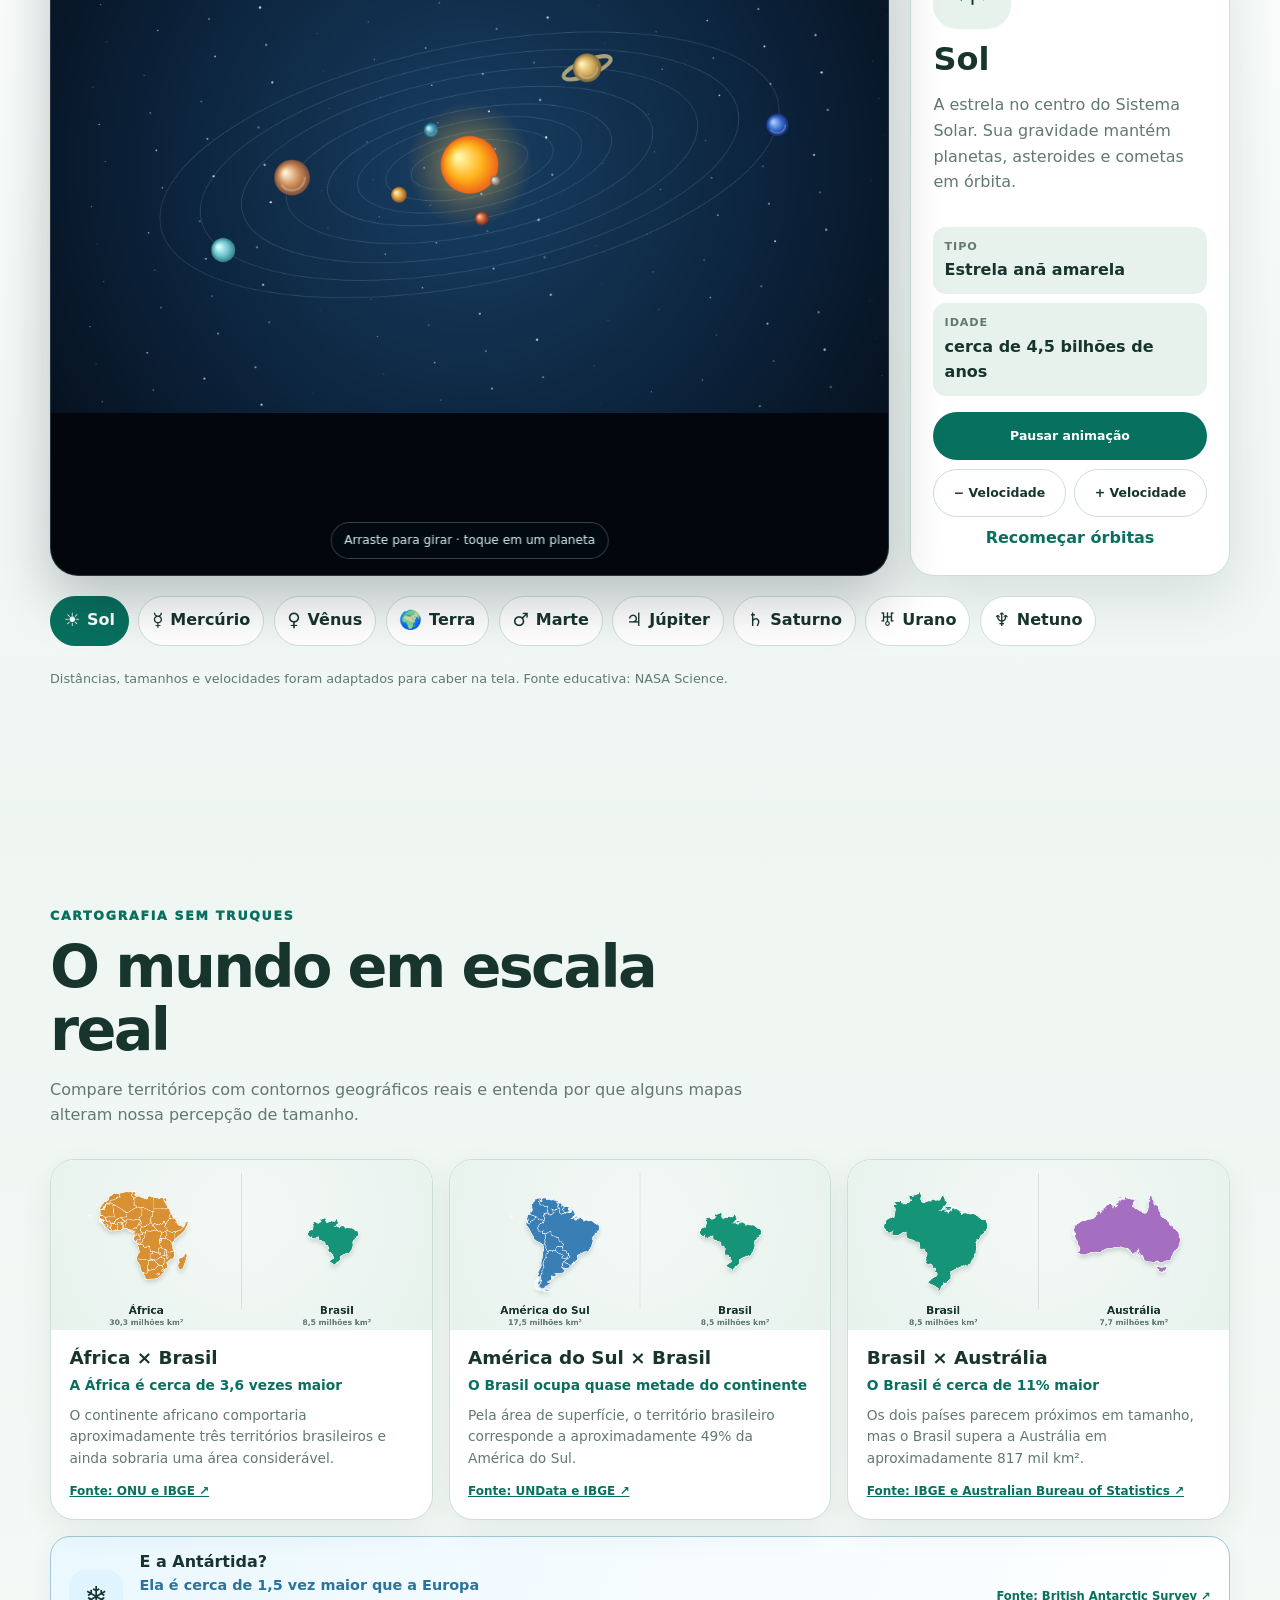
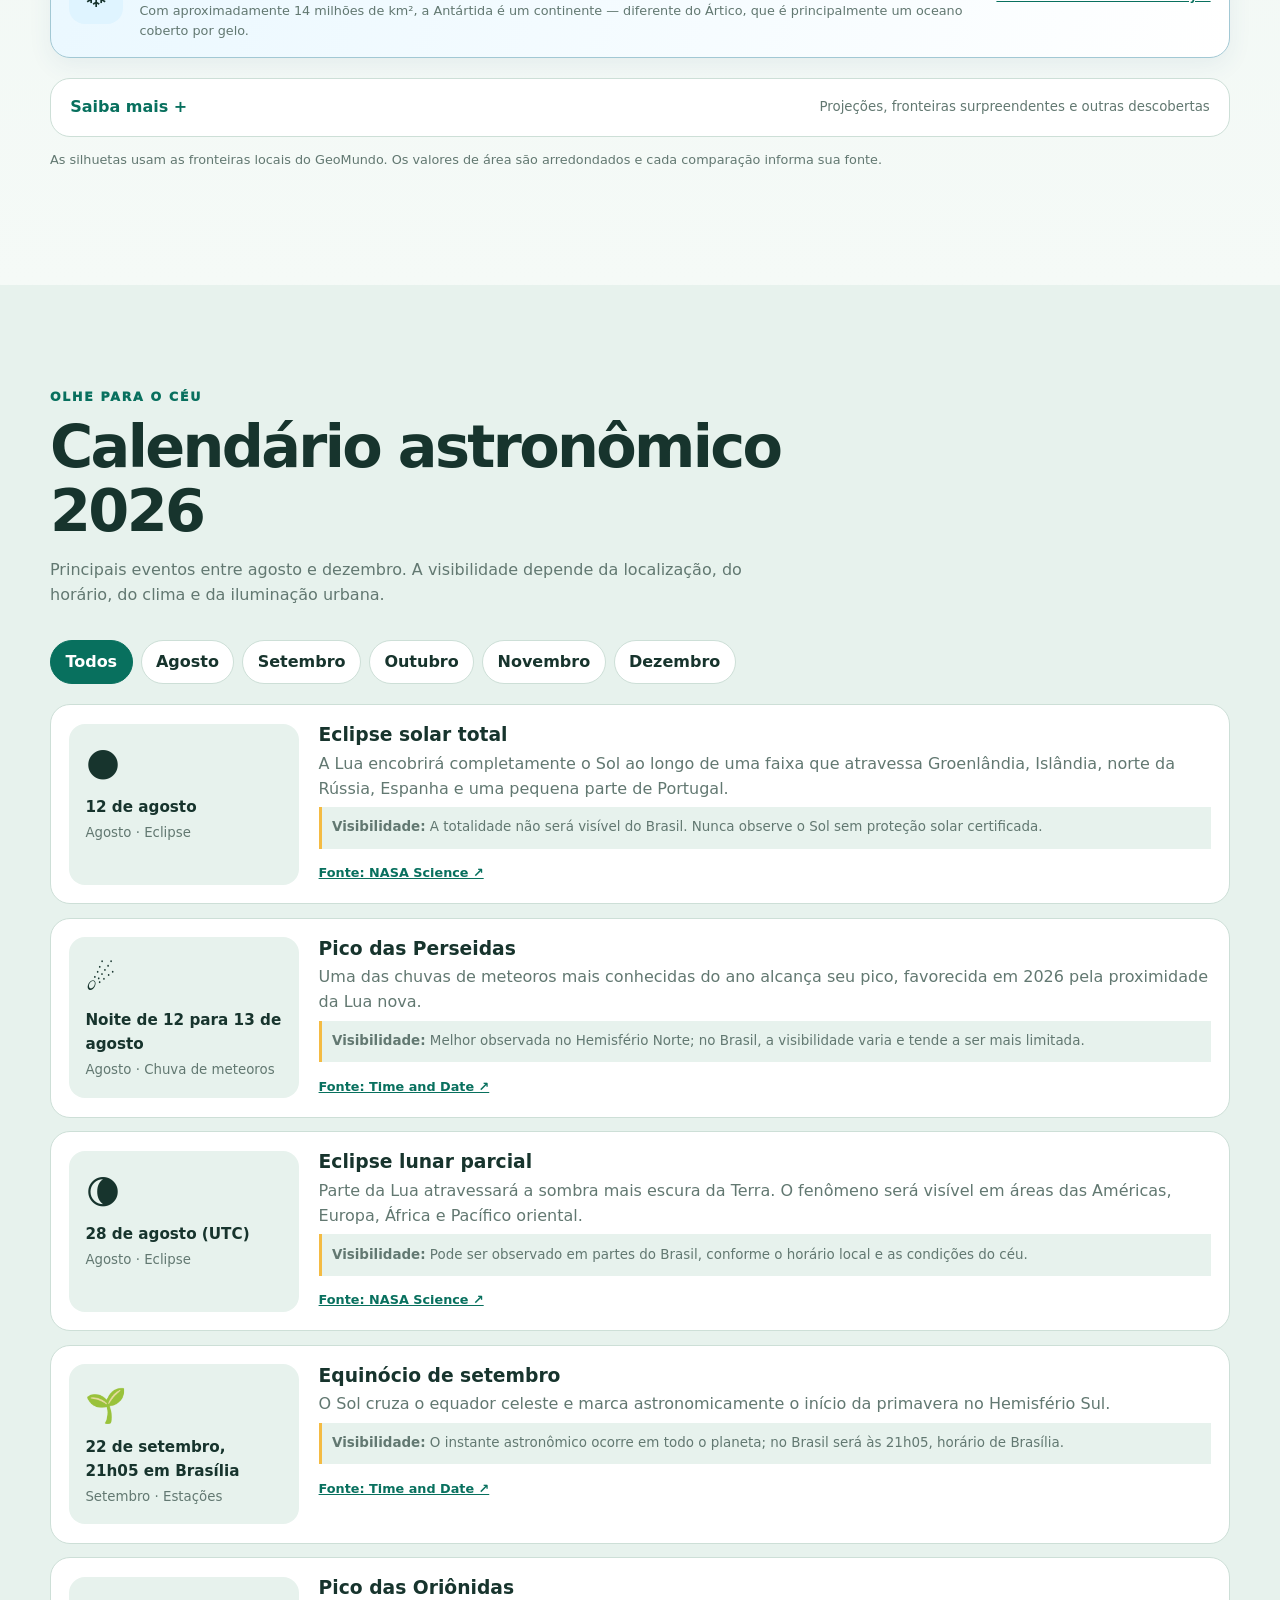
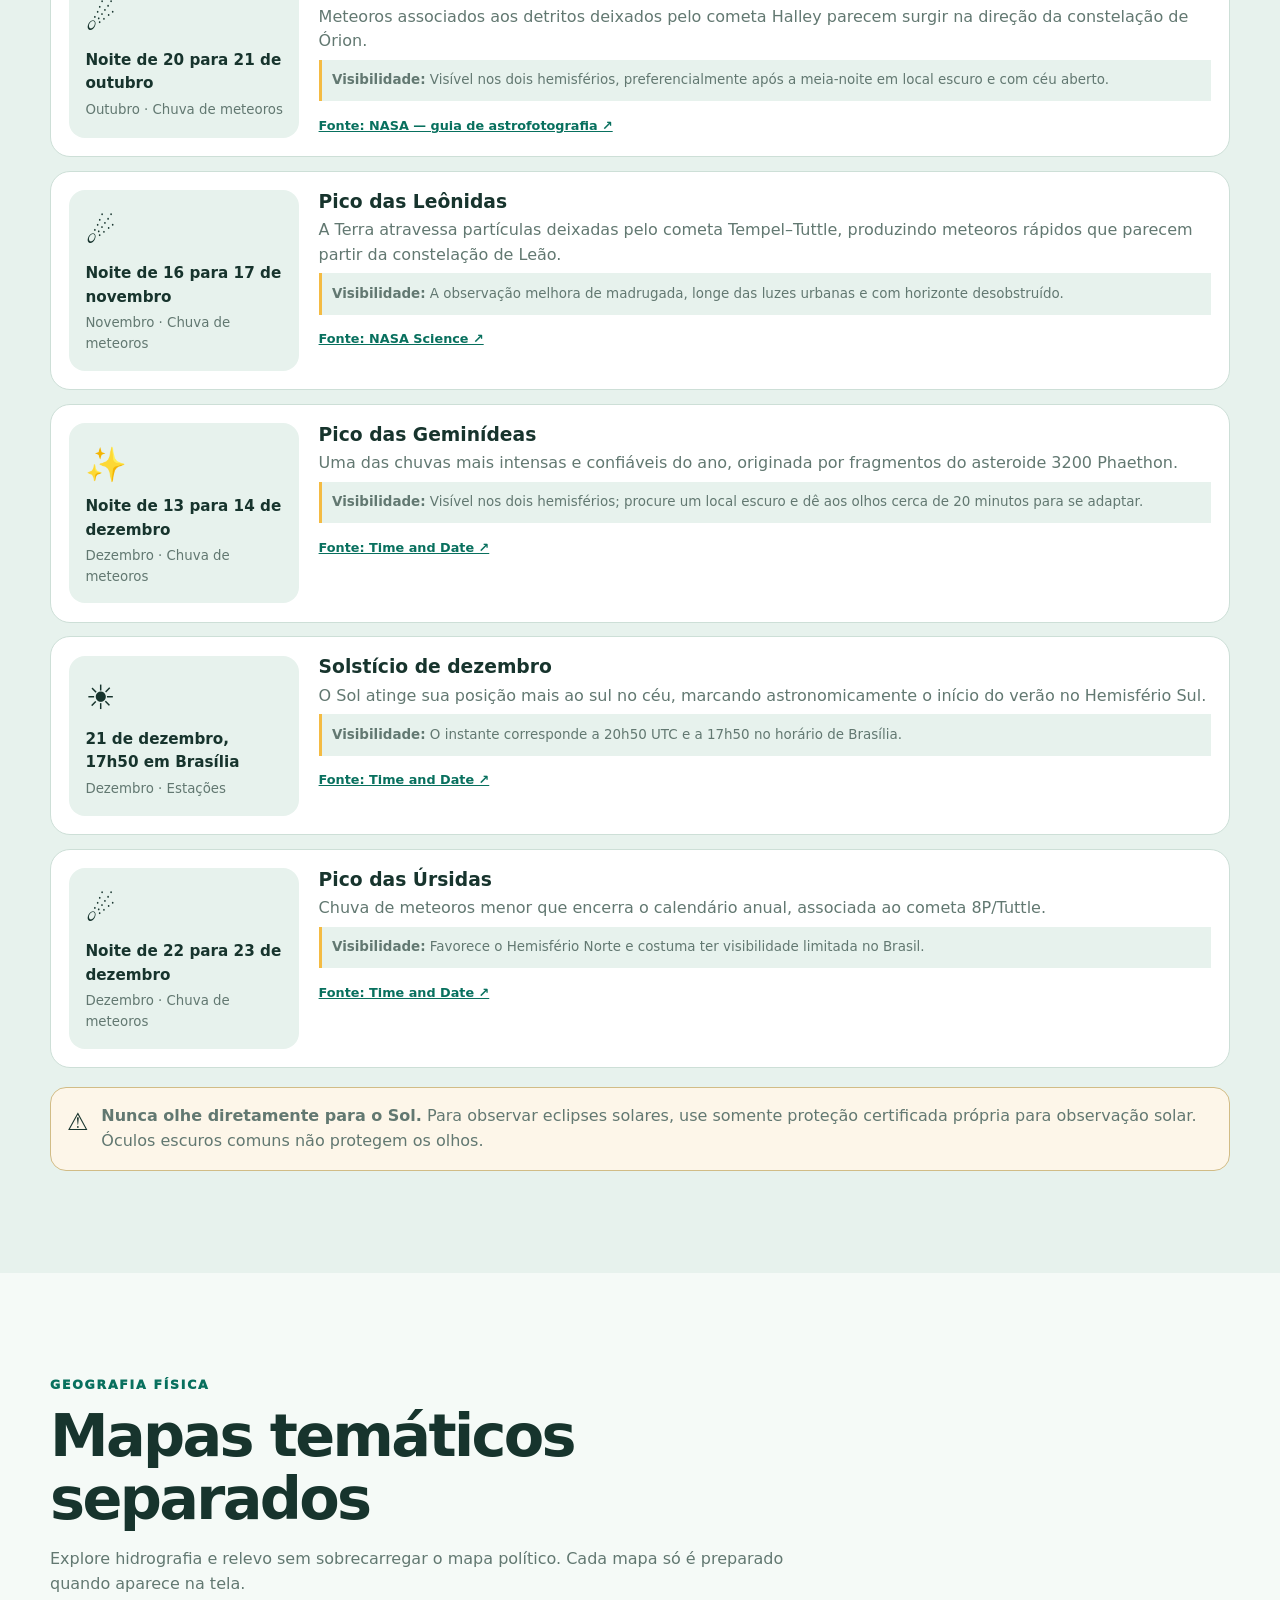
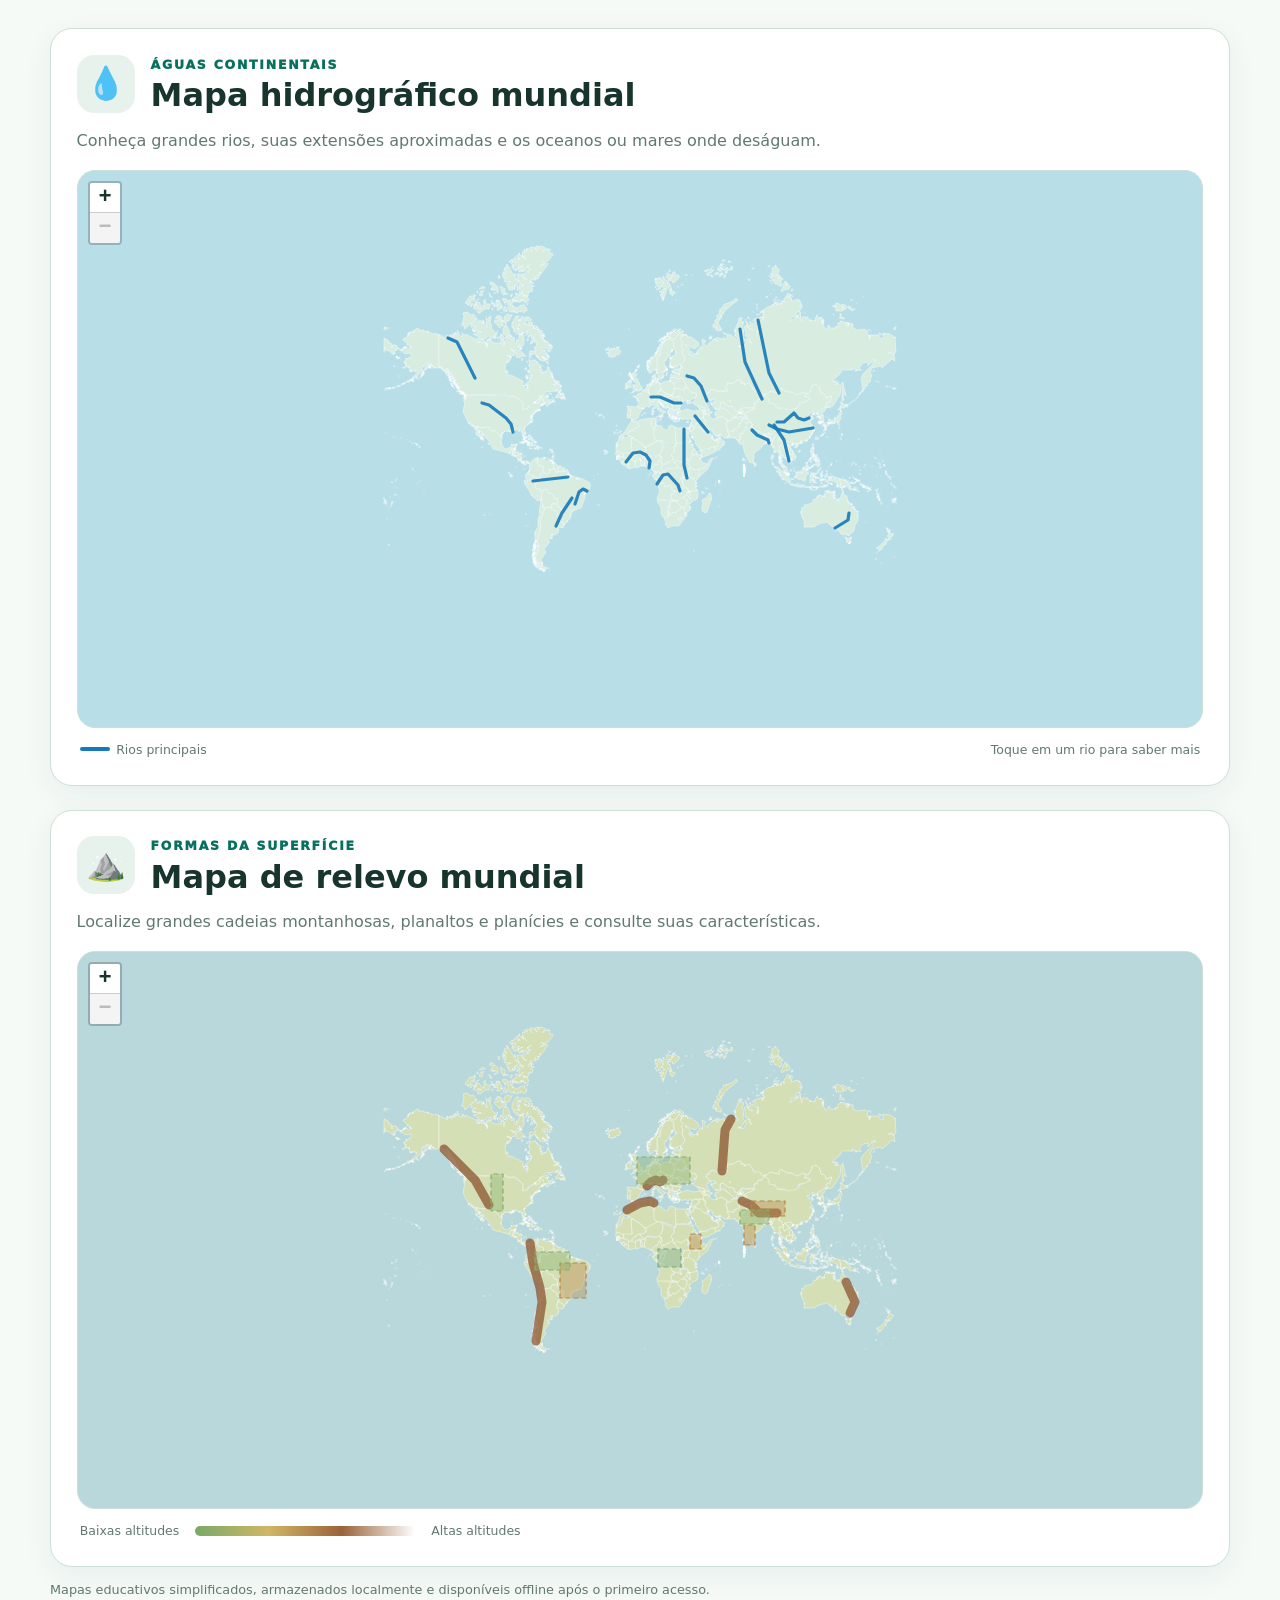
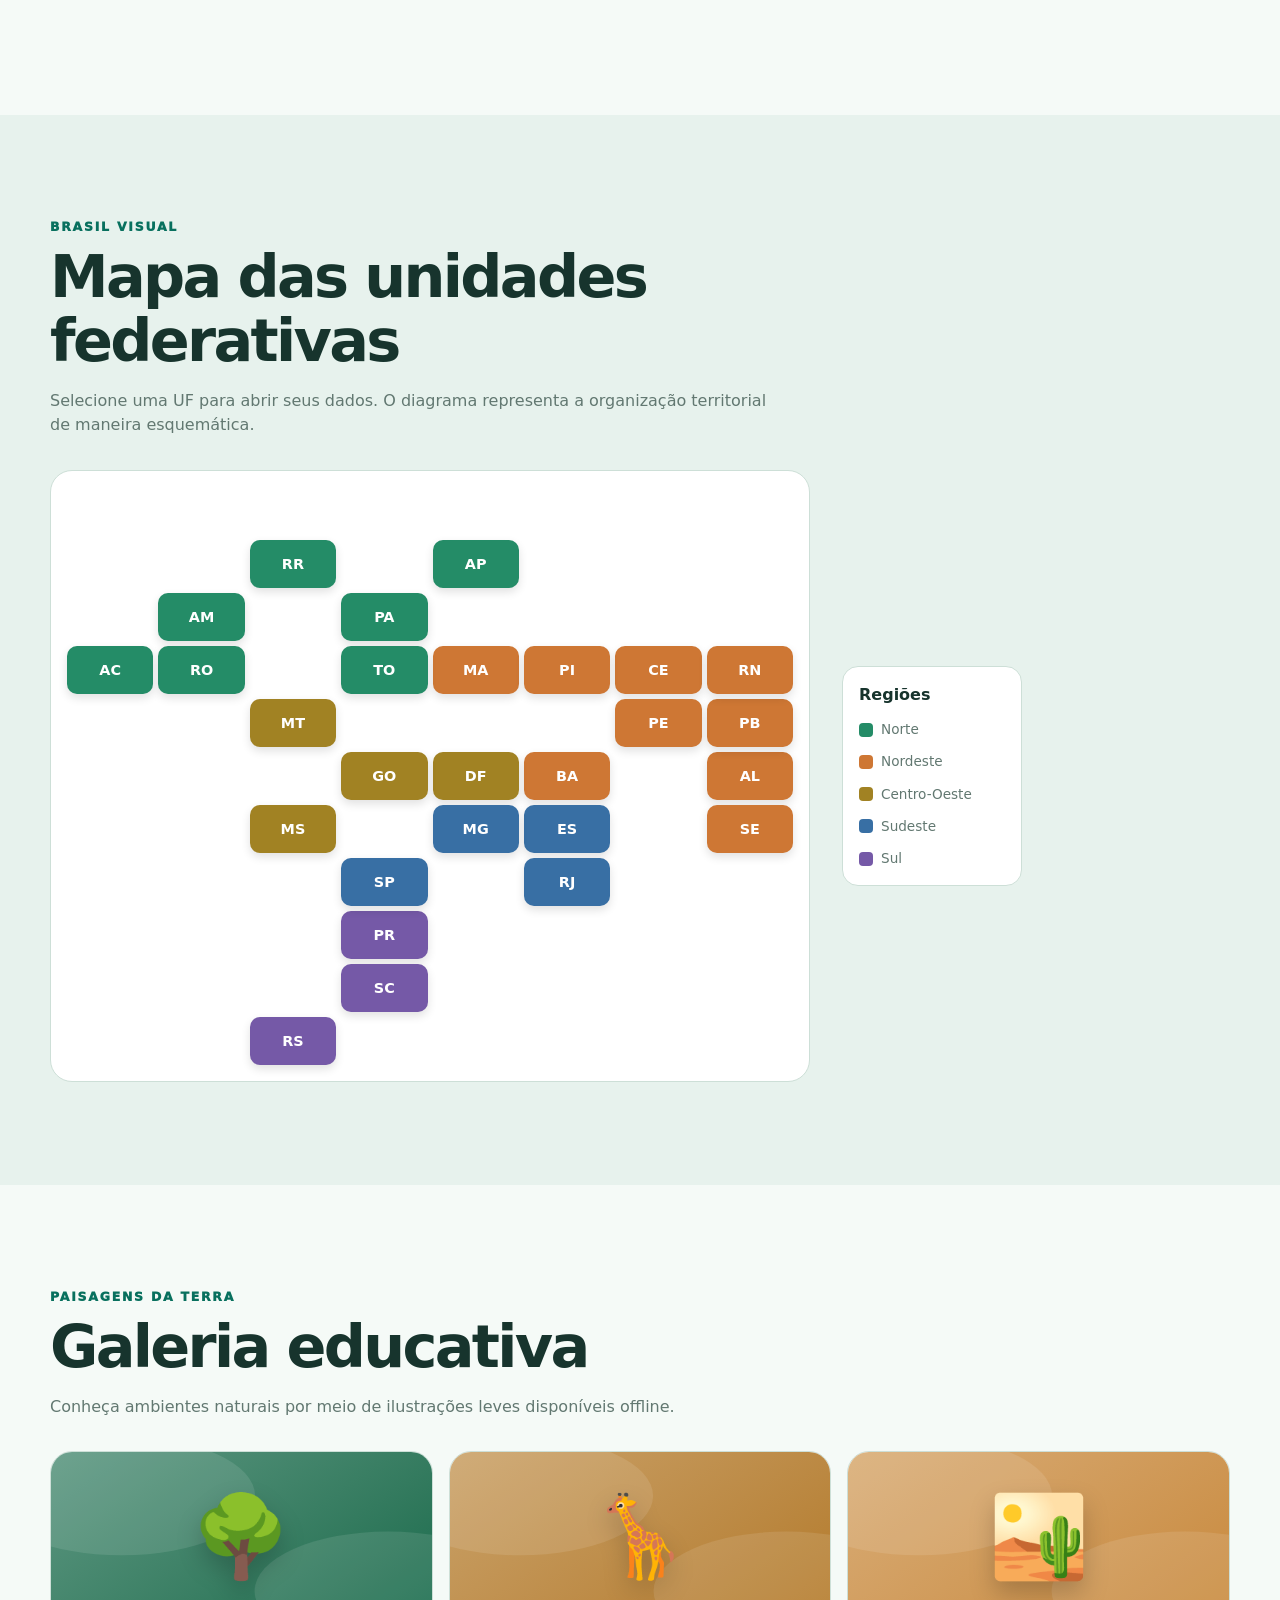
==== commit 33b6f273: "geomundo com relogio" ====
--- a/index.html
+++ b/index.html
@@ -9,7 +9,7 @@
   <link rel="icon" href="./assets/icons/icon.svg" type="image/svg+xml">
   <link rel="apple-touch-icon" href="./assets/icons/icon-192.png">
   <link rel="stylesheet" href="./assets/vendor/leaflet/leaflet.css">
-  <link rel="stylesheet" href="./styles.css?v=16">
+  <link rel="stylesheet" href="./styles.css?v=17">
   <title>GeoMundo — Atlas interativo</title>
 </head>
 <body>
@@ -64,6 +64,6 @@
   <footer><div class="container footer-wrap"><a class="brand" href="#home"><img src="./assets/icons/icon.svg" alt="" width="34"><span>GeoMundo</span></a><p>Atlas educativo · PWA · <span id="year"></span></p></div></footer>
   <script src="./assets/vendor/leaflet/leaflet.js"></script>
   <script src="./app.js?v=2" defer></script>
-  <script src="./addons.js?v=11" defer></script>
+  <script src="./addons.js?v=12" defer></script>
 </body>
 </html>
--- a/styles.css
+++ b/styles.css
@@ -41,3 +41,5 @@
 .world-now-section{scroll-margin-top:80px;padding:1.2rem 0 2.3rem}.world-now-grid{display:grid;grid-template-columns:1.45fr .75fr;gap:1rem}.today-card,.world-live-card{border:1px solid var(--border);border-radius:24px;background:var(--surface);box-shadow:0 10px 35px rgba(18,57,47,.08)}.today-card{display:grid;grid-template-columns:145px 1fr;overflow:hidden}.today-date{display:flex;flex-direction:column;align-items:center;justify-content:center;padding:1.2rem;background:linear-gradient(145deg,var(--primary),var(--primary-dark));color:#fff;text-align:center}.today-date span{font-size:.78rem;font-weight:850;text-transform:capitalize}.today-date strong{font-size:4.5rem;line-height:1}.today-date small{margin-top:.35rem}.today-content{padding:1.35rem}.today-content h2{margin:.1rem 0 .45rem;font-size:clamp(1.45rem,3vw,2rem);letter-spacing:-.03em}.today-content>p:not(.eyebrow){margin:.3rem 0 1rem;color:var(--muted)}.world-live-card{padding:1.25rem}.world-live-card h3{margin:.1rem 0 .4rem}.world-live-card>p:not(.eyebrow){color:var(--muted);font-size:.85rem}.world-live-links{display:grid;grid-template-columns:1fr 1fr;gap:.6rem}.world-live-links a{display:grid;padding:.75rem;border-radius:14px;background:var(--soft);text-decoration:none}.world-live-links a:hover{outline:2px solid var(--primary)}.world-live-links span{font-size:1.5rem}.world-live-links strong{font-size:.8rem}.world-live-links small{color:var(--muted);font-size:.68rem}.country-live-actions{display:grid;grid-template-columns:1fr 1fr;gap:.6rem;margin-top:1rem}.country-live-actions small{grid-column:1/-1;color:var(--muted);text-align:center}.world-calendar-dialog{width:min(1050px,calc(100% - 2rem))}.world-calendar-body{padding:clamp(1.1rem,4vw,2.3rem)}.calendar-heading{display:flex;align-items:end;justify-content:space-between;gap:1rem;padding-right:3rem}.calendar-heading h2{margin:0}.calendar-nav{display:flex;align-items:center;gap:.65rem}.calendar-nav strong{min-width:150px;text-align:center}.calendar-layout{display:grid;grid-template-columns:minmax(0,1.35fr) minmax(260px,.65fr);gap:1rem;margin-top:1.5rem}.calendar-weekdays,.calendar-grid{display:grid;grid-template-columns:repeat(7,1fr);gap:.35rem}.calendar-weekdays span{padding:.35rem;color:var(--muted);font-size:.7rem;font-weight:850;text-align:center}.calendar-blank,.calendar-day{min-height:74px}.calendar-day{display:flex;flex-direction:column;align-items:flex-start;justify-content:space-between;padding:.5rem;border:1px solid var(--border);border-radius:12px;background:var(--surface);cursor:pointer}.calendar-day:hover,.calendar-day.selected{border-color:var(--primary);background:var(--soft)}.calendar-day.today span{display:grid;place-items:center;width:28px;height:28px;border-radius:50%;background:var(--primary);color:#fff}.calendar-day.has-event{box-shadow:inset 0 -3px var(--accent)}.calendar-day i{font-style:normal;font-size:.72rem;line-height:1}.calendar-day-events{min-height:390px;padding:1rem;border-radius:18px;background:var(--soft)}.calendar-day-events article{display:grid;grid-template-columns:auto 1fr;gap:.7rem;padding:.85rem 0;border-bottom:1px solid var(--border)}.calendar-day-events article>span{font-size:1.8rem}.calendar-day-events article small{color:var(--primary);font-weight:850}.calendar-day-events h3{margin:.15rem 0 .35rem;font-size:1rem}.calendar-day-events p{margin:0;color:var(--muted);font-size:.8rem}.calendar-day-events a{display:inline-block;margin-top:.45rem;color:var(--primary);font-size:.72rem;font-weight:850}.calendar-empty{display:grid;place-items:center;min-height:260px;color:var(--muted);text-align:center}.calendar-empty span{font-size:2.5rem}
 @media(max-width:900px){.world-now-grid{grid-template-columns:1fr}.calendar-layout{grid-template-columns:1fr}.calendar-day-events{min-height:auto}.world-live-links{grid-template-columns:1fr 1fr}}
 @media(max-width:600px){.today-card{grid-template-columns:92px 1fr}.today-date{padding:.7rem}.today-date strong{font-size:3.2rem}.today-date small{font-size:.65rem}.today-content{padding:1rem}.today-content .button{width:100%}.calendar-heading{align-items:flex-start;flex-direction:column;padding-right:2rem}.calendar-nav{width:100%;justify-content:space-between}.calendar-weekdays span{font-size:.6rem}.calendar-weekdays,.calendar-grid{gap:.18rem}.calendar-blank,.calendar-day{min-height:52px}.calendar-day{padding:.25rem;border-radius:8px;font-size:.75rem}.calendar-day i{font-size:.55rem}.world-calendar-body{padding-top:3.5rem}.country-live-actions{grid-template-columns:1fr}}
+.local-clock{display:grid;margin-top:.7rem;padding-top:.65rem;border-top:1px solid rgba(255,255,255,.3)}.local-clock time{font-size:1.25rem;font-weight:900;letter-spacing:.04em}.local-clock small{max-width:130px;margin-top:.1rem;font-size:.58rem;line-height:1.25;opacity:.82}.world-clock-bar{display:grid;grid-template-columns:repeat(4,1fr);gap:.55rem;margin-top:1rem}.world-clock-bar div{display:flex;align-items:center;justify-content:space-between;gap:.5rem;padding:.7rem .8rem;border:1px solid var(--border);border-radius:13px;background:var(--soft)}.world-clock-bar span{color:var(--muted);font-size:.72rem;font-weight:800}.world-clock-bar time{color:var(--primary);font-size:1rem;font-weight:950}
+@media(max-width:700px){.world-clock-bar{grid-template-columns:1fr 1fr}.world-clock-bar div{display:grid;gap:.1rem}.local-clock time{font-size:1rem}.local-clock small{font-size:.5rem}}
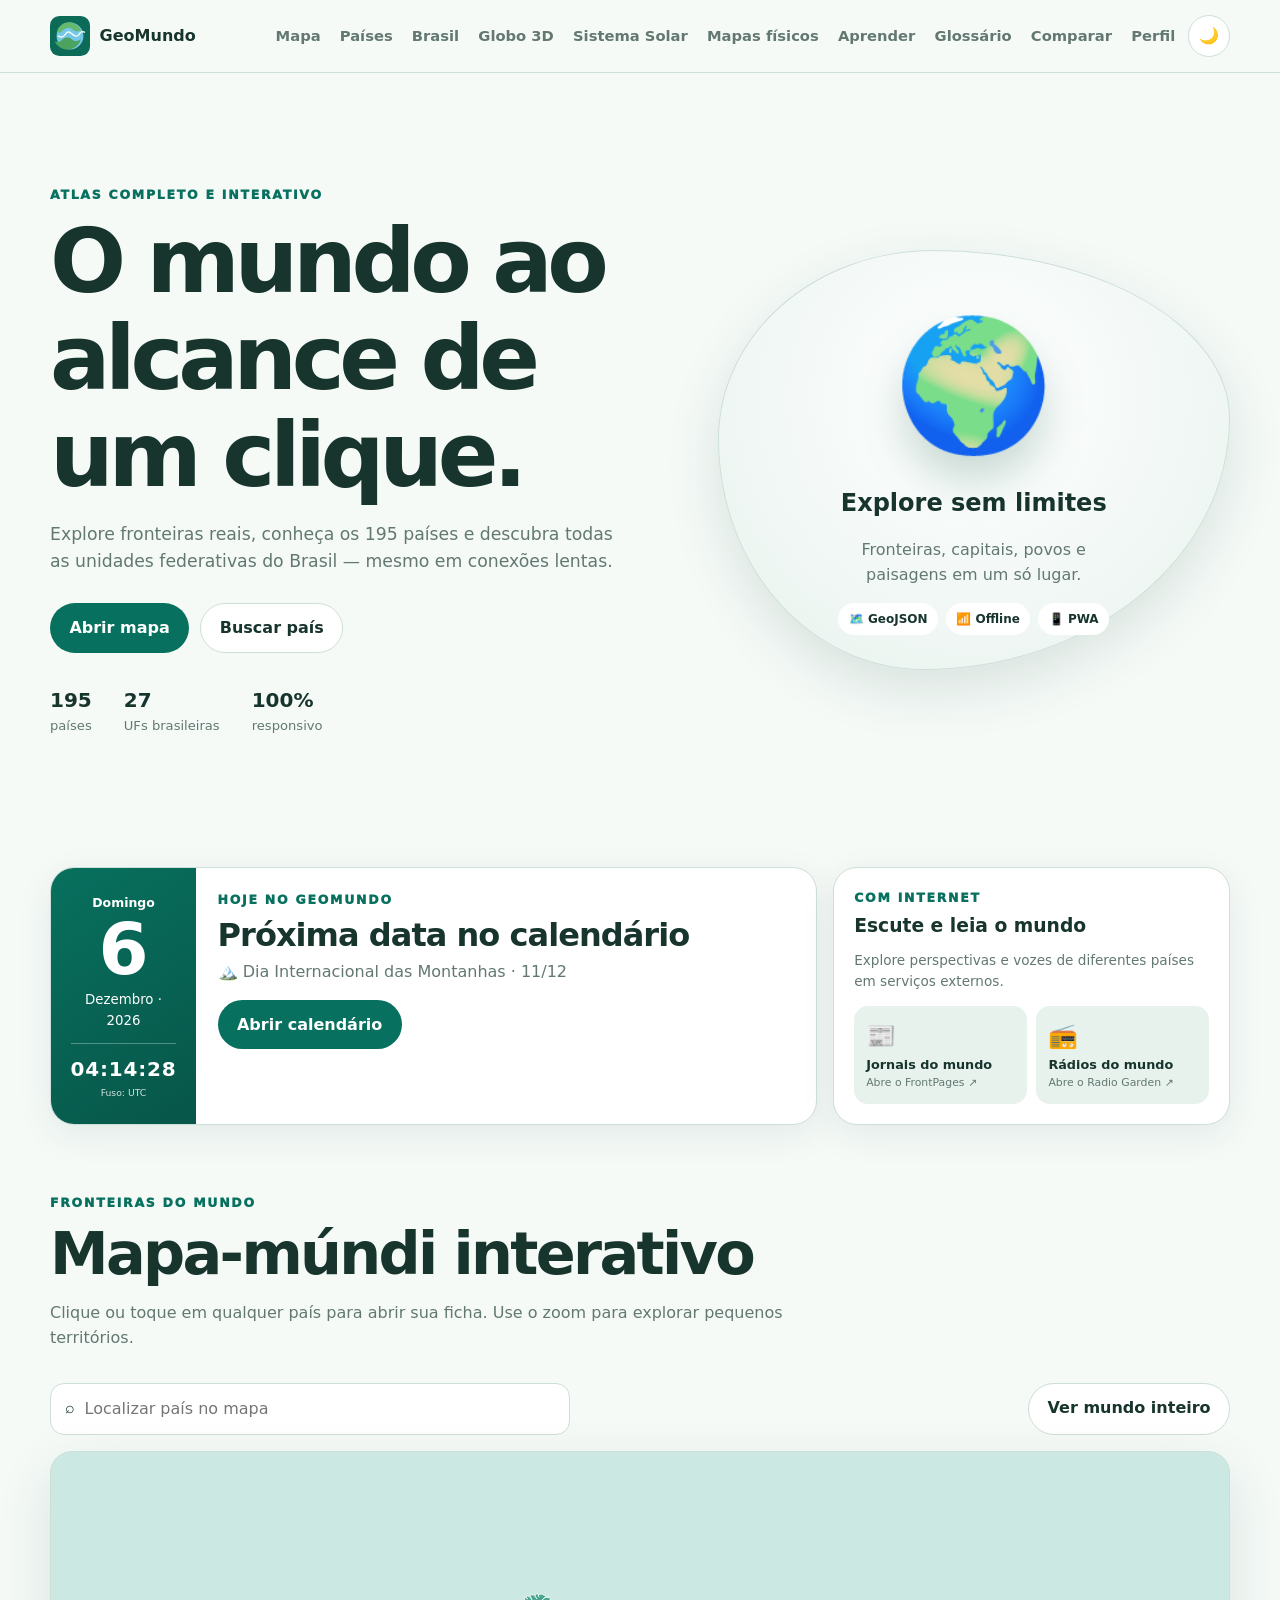
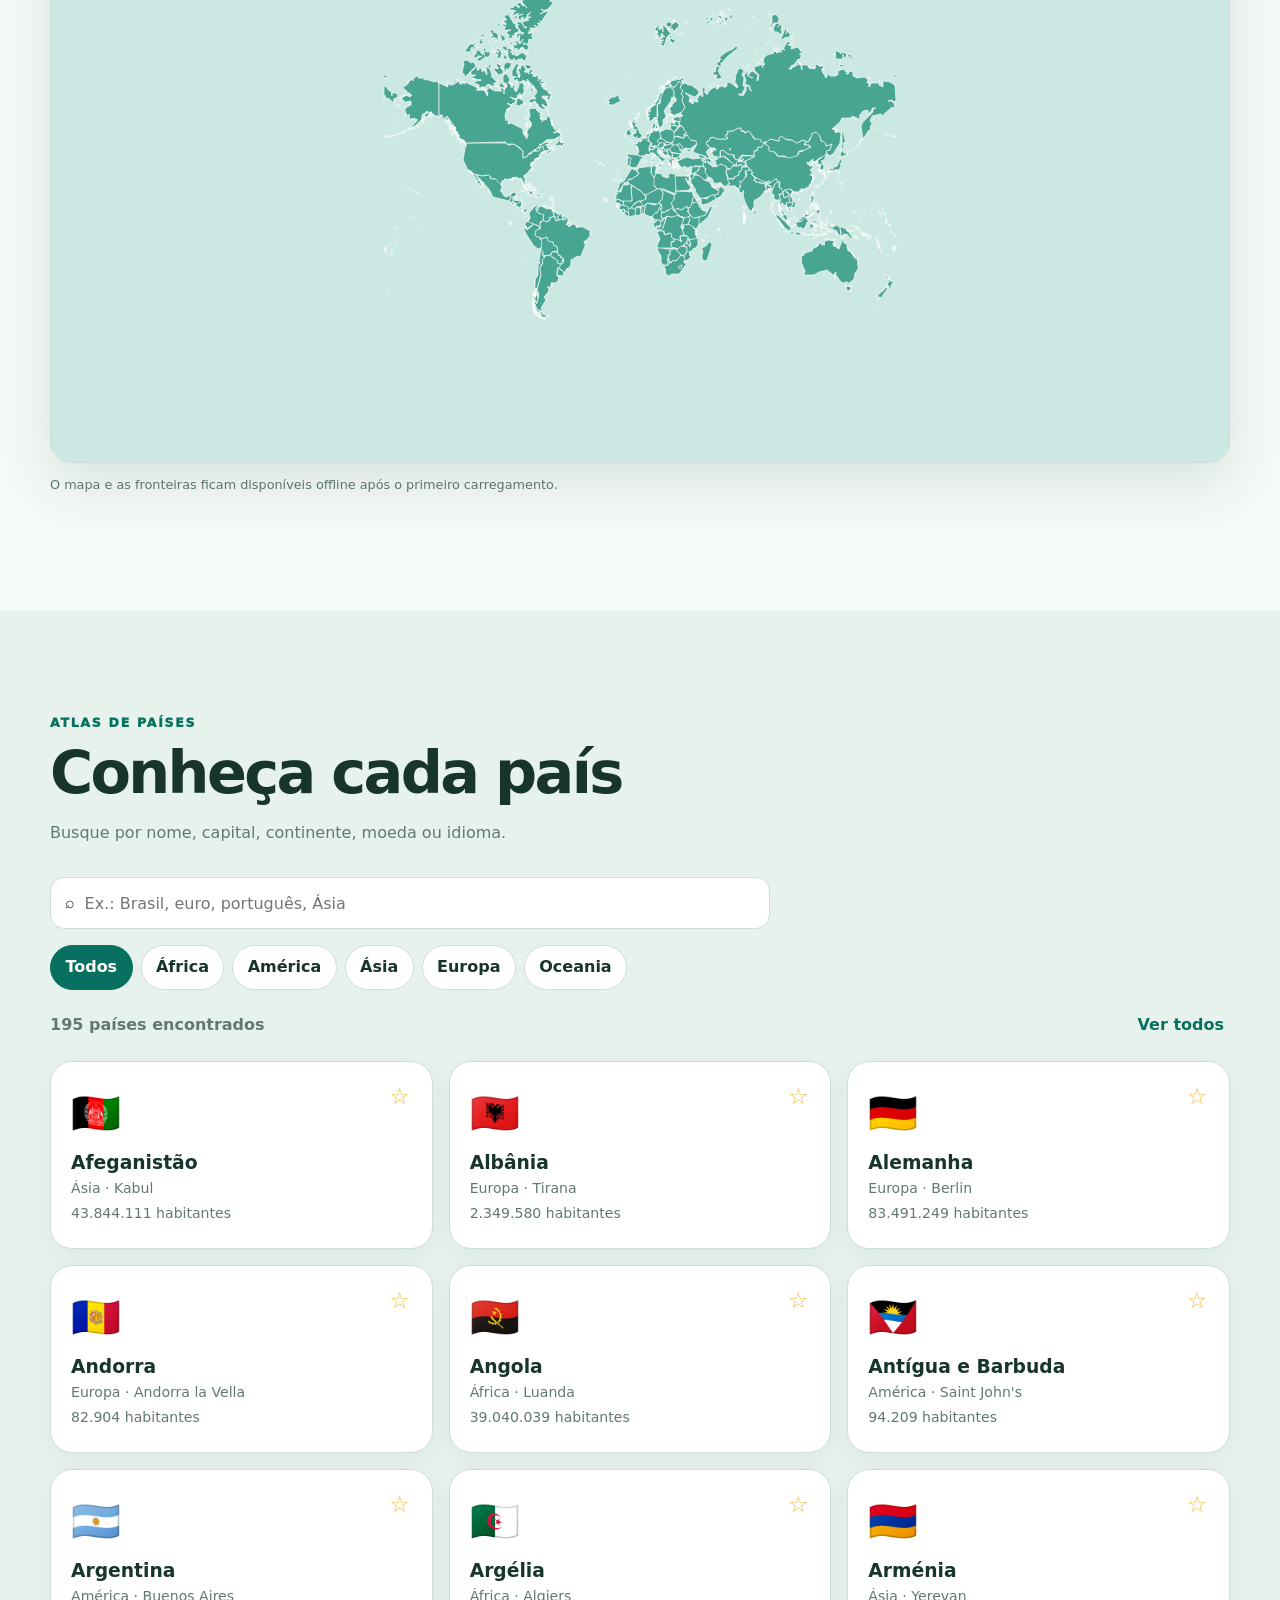
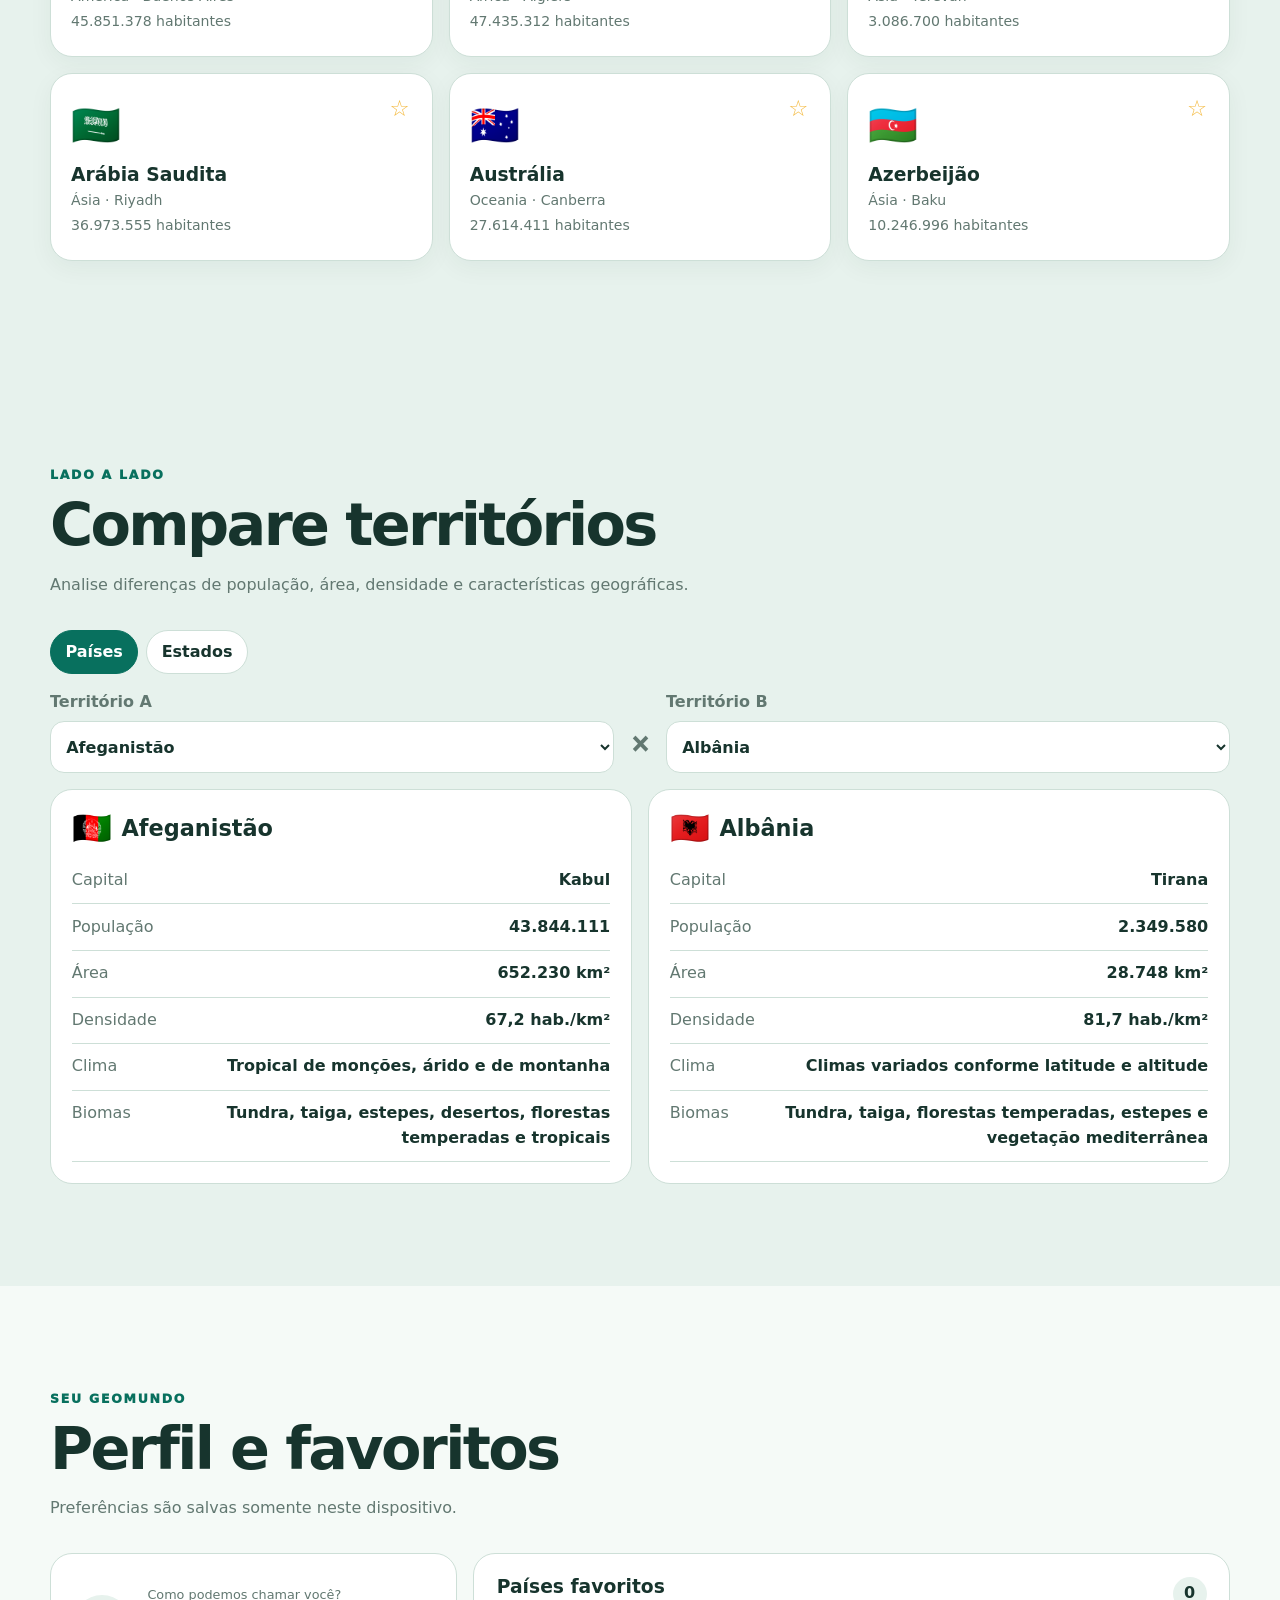
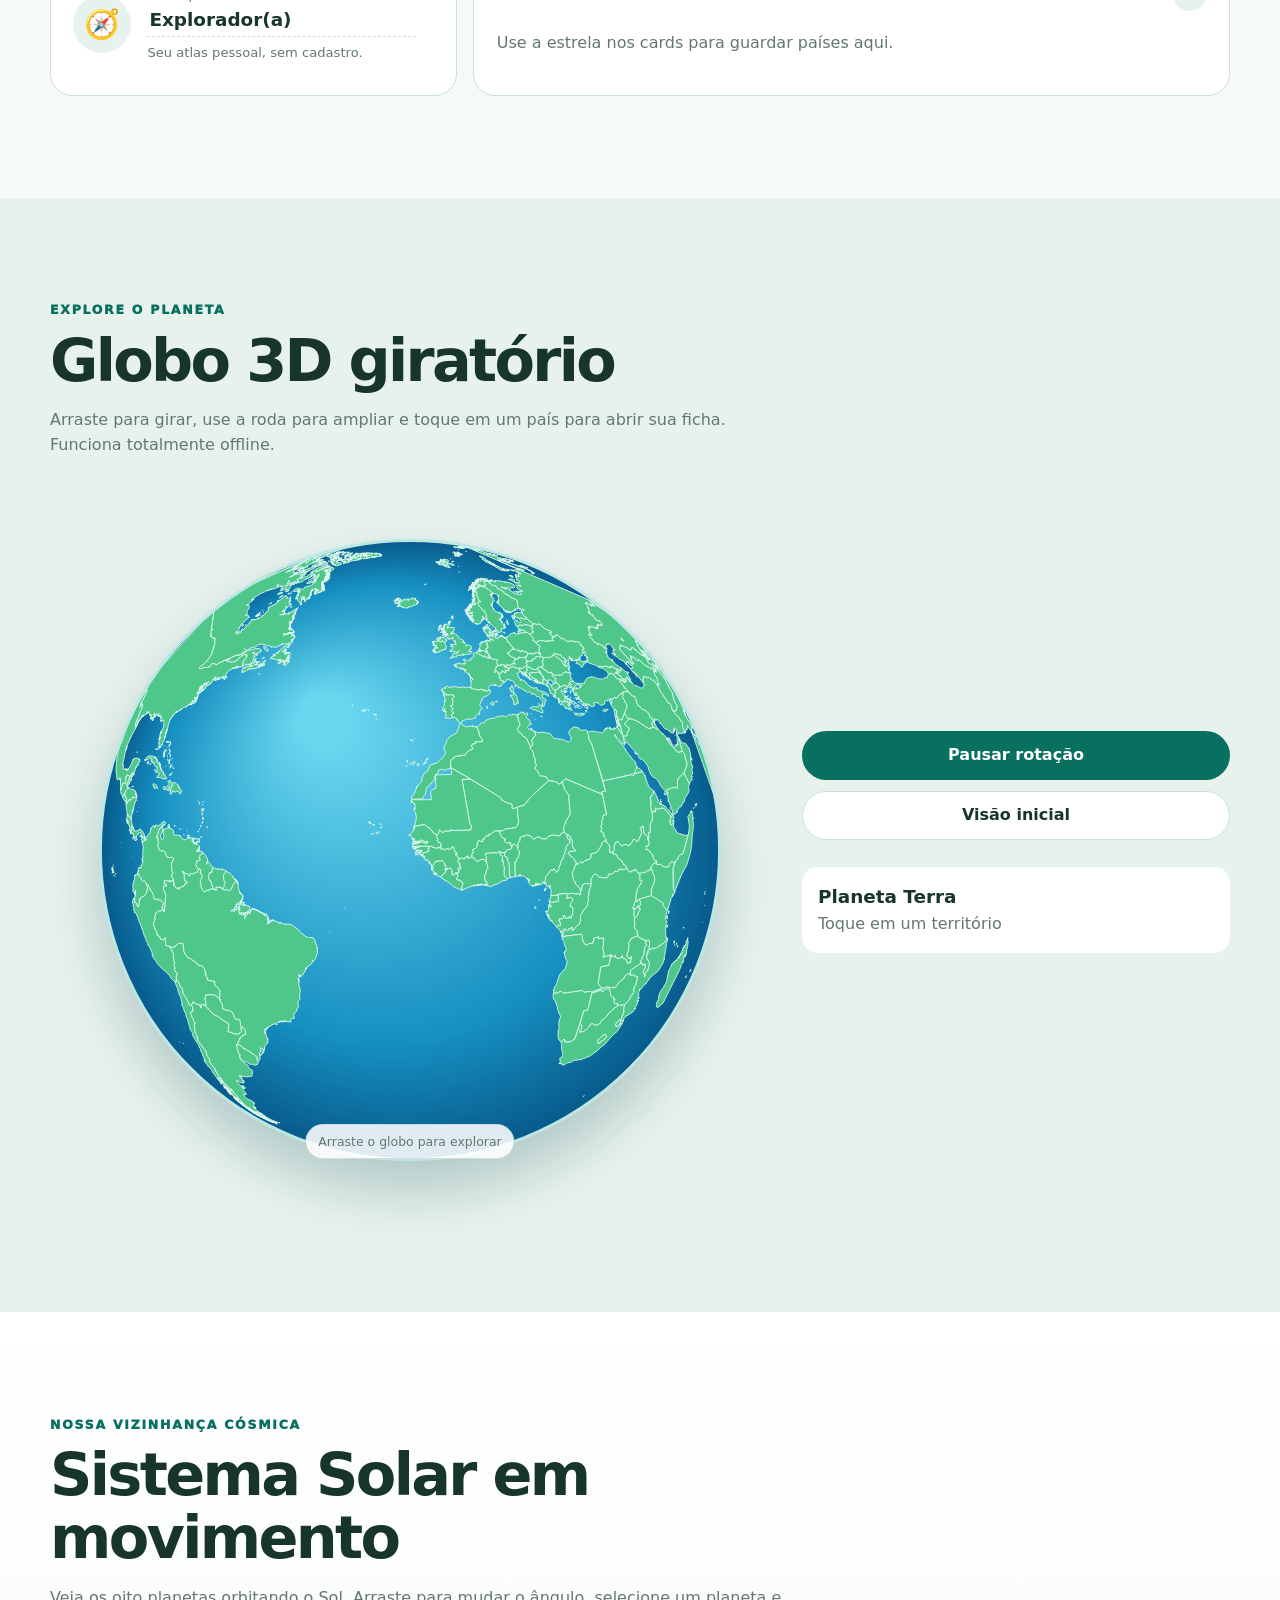
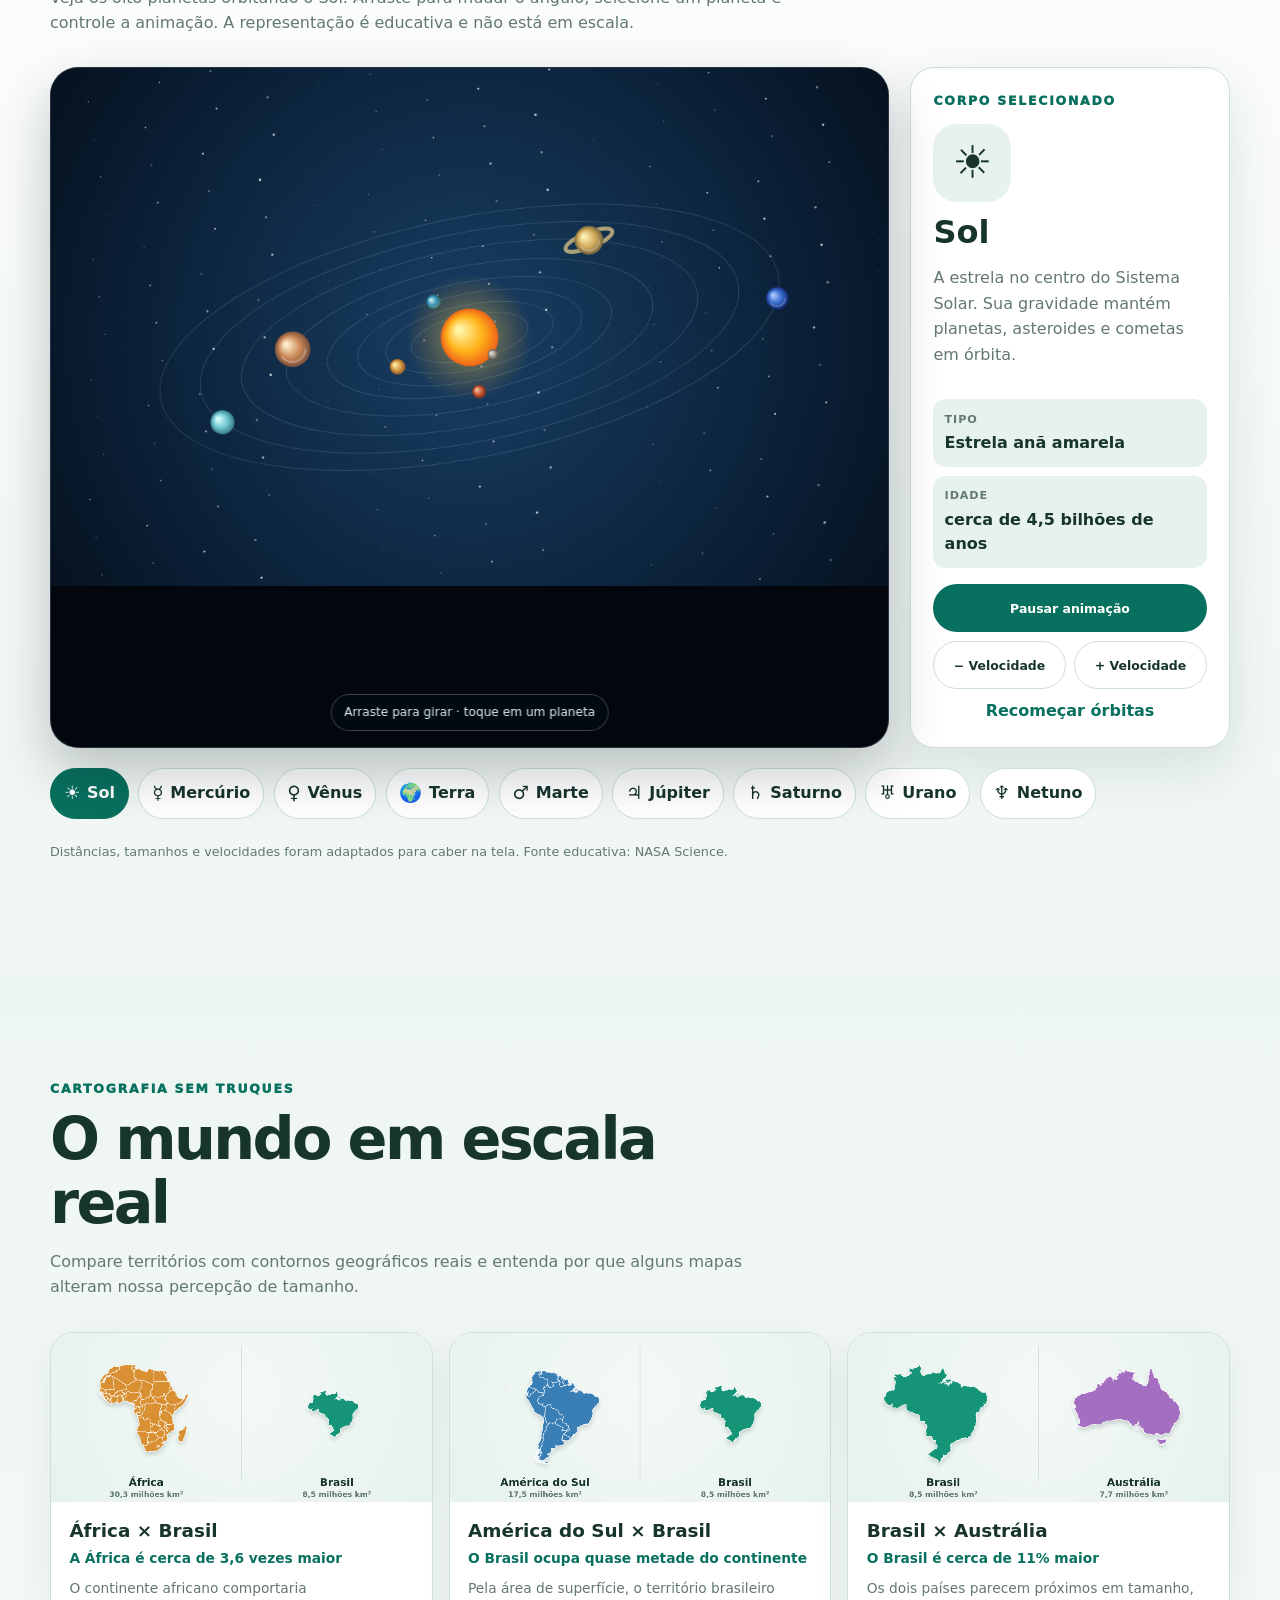
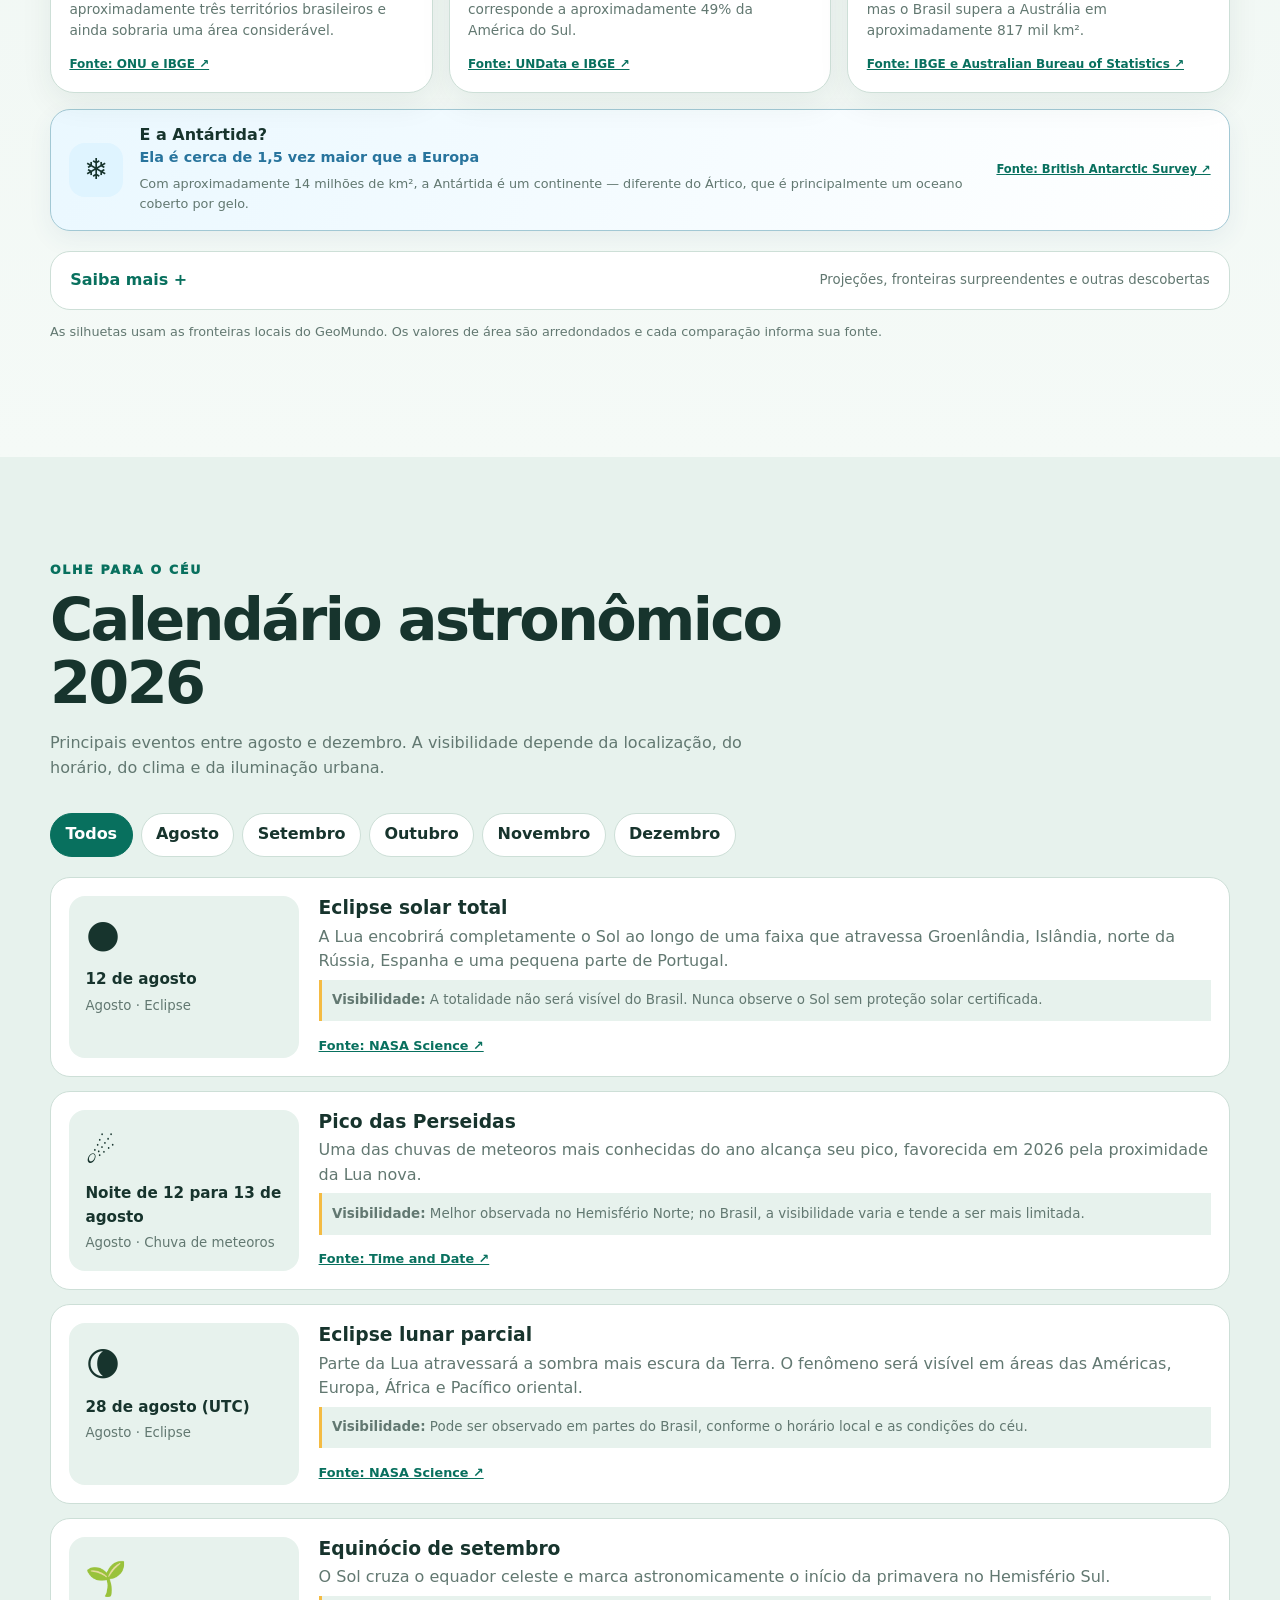
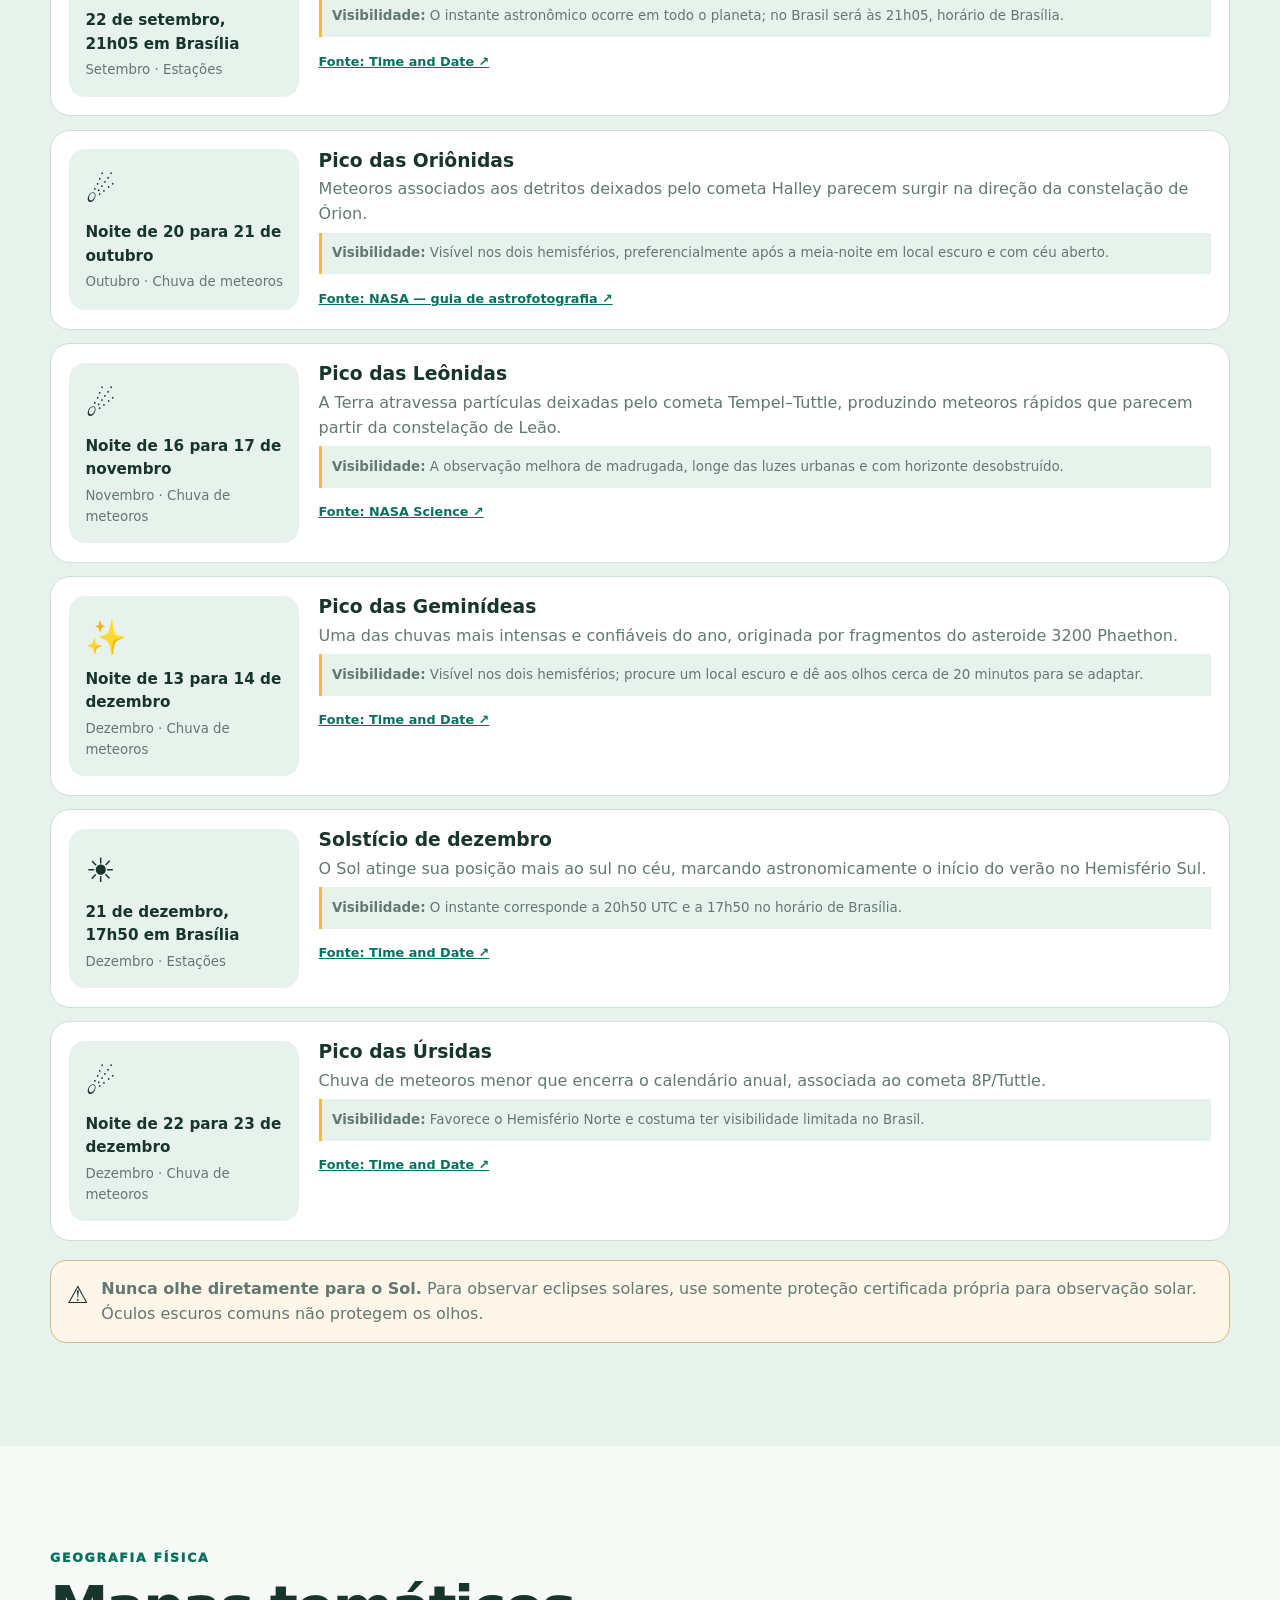
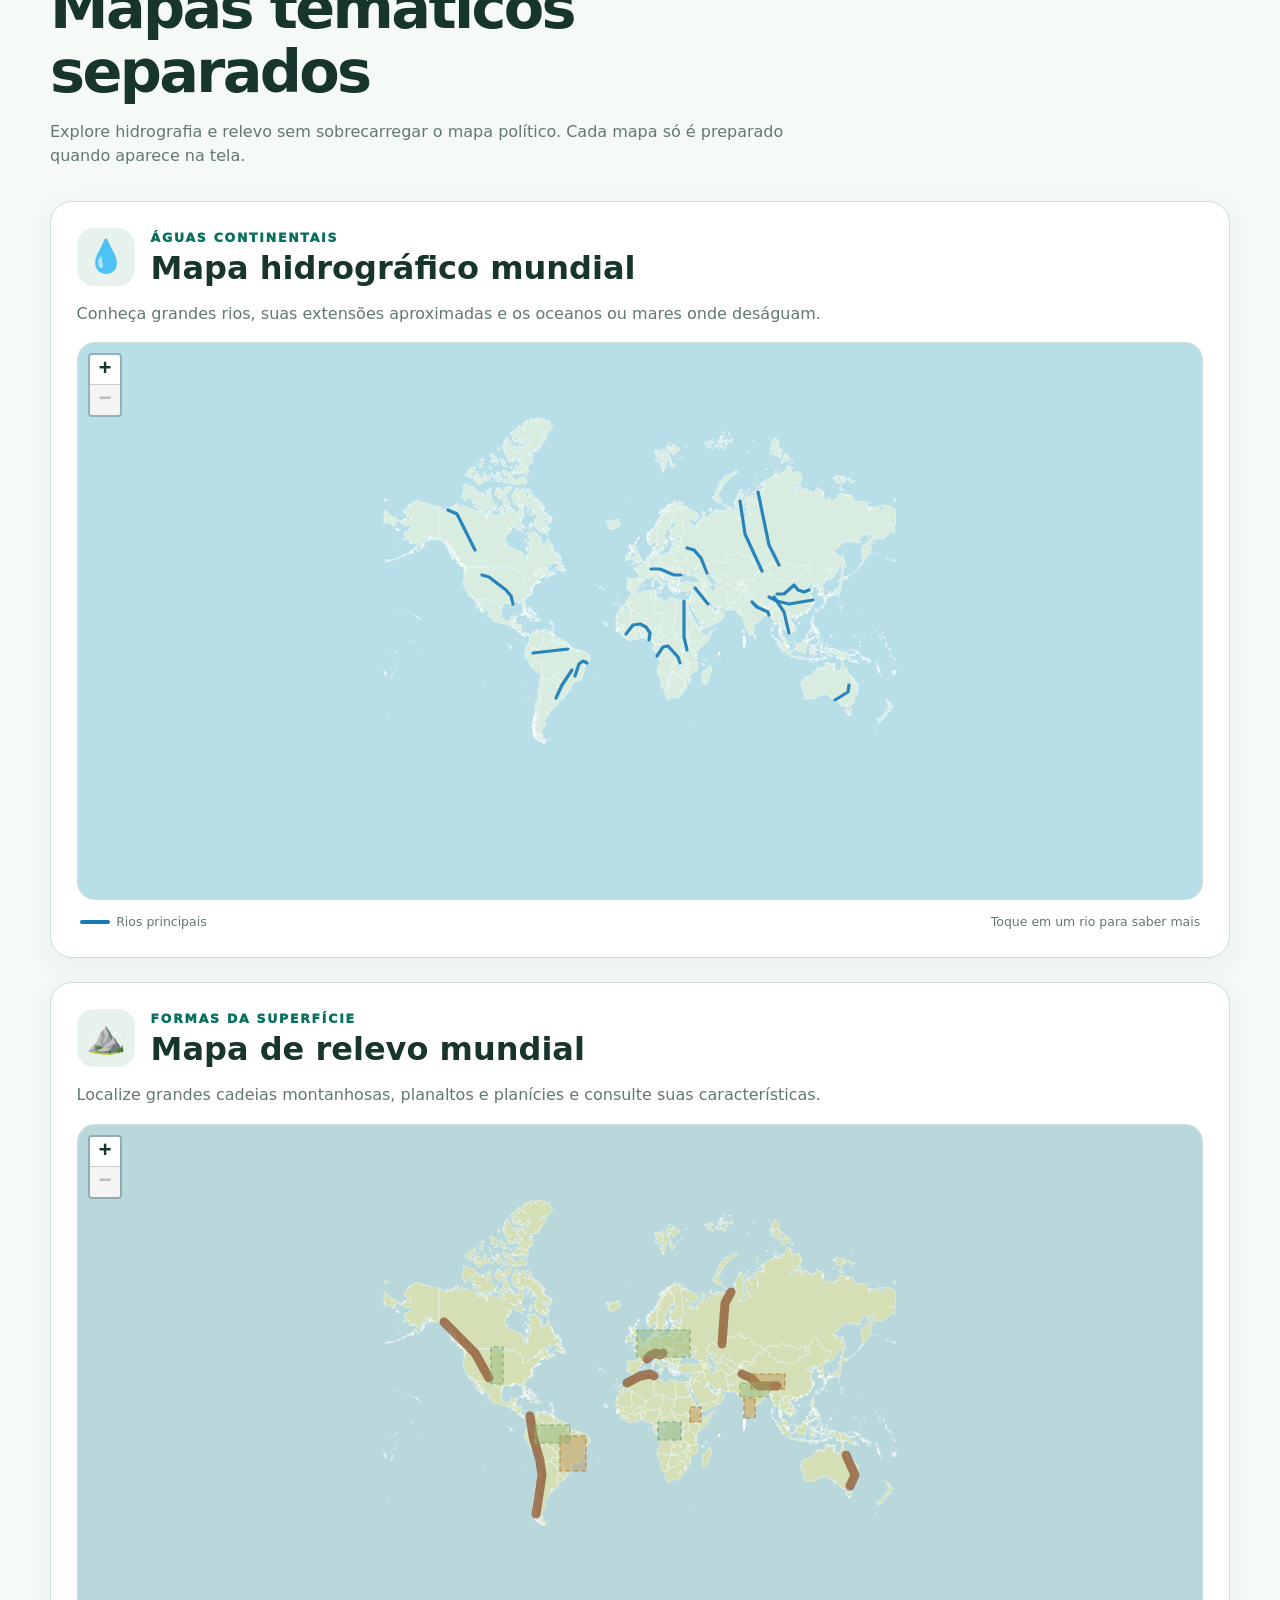
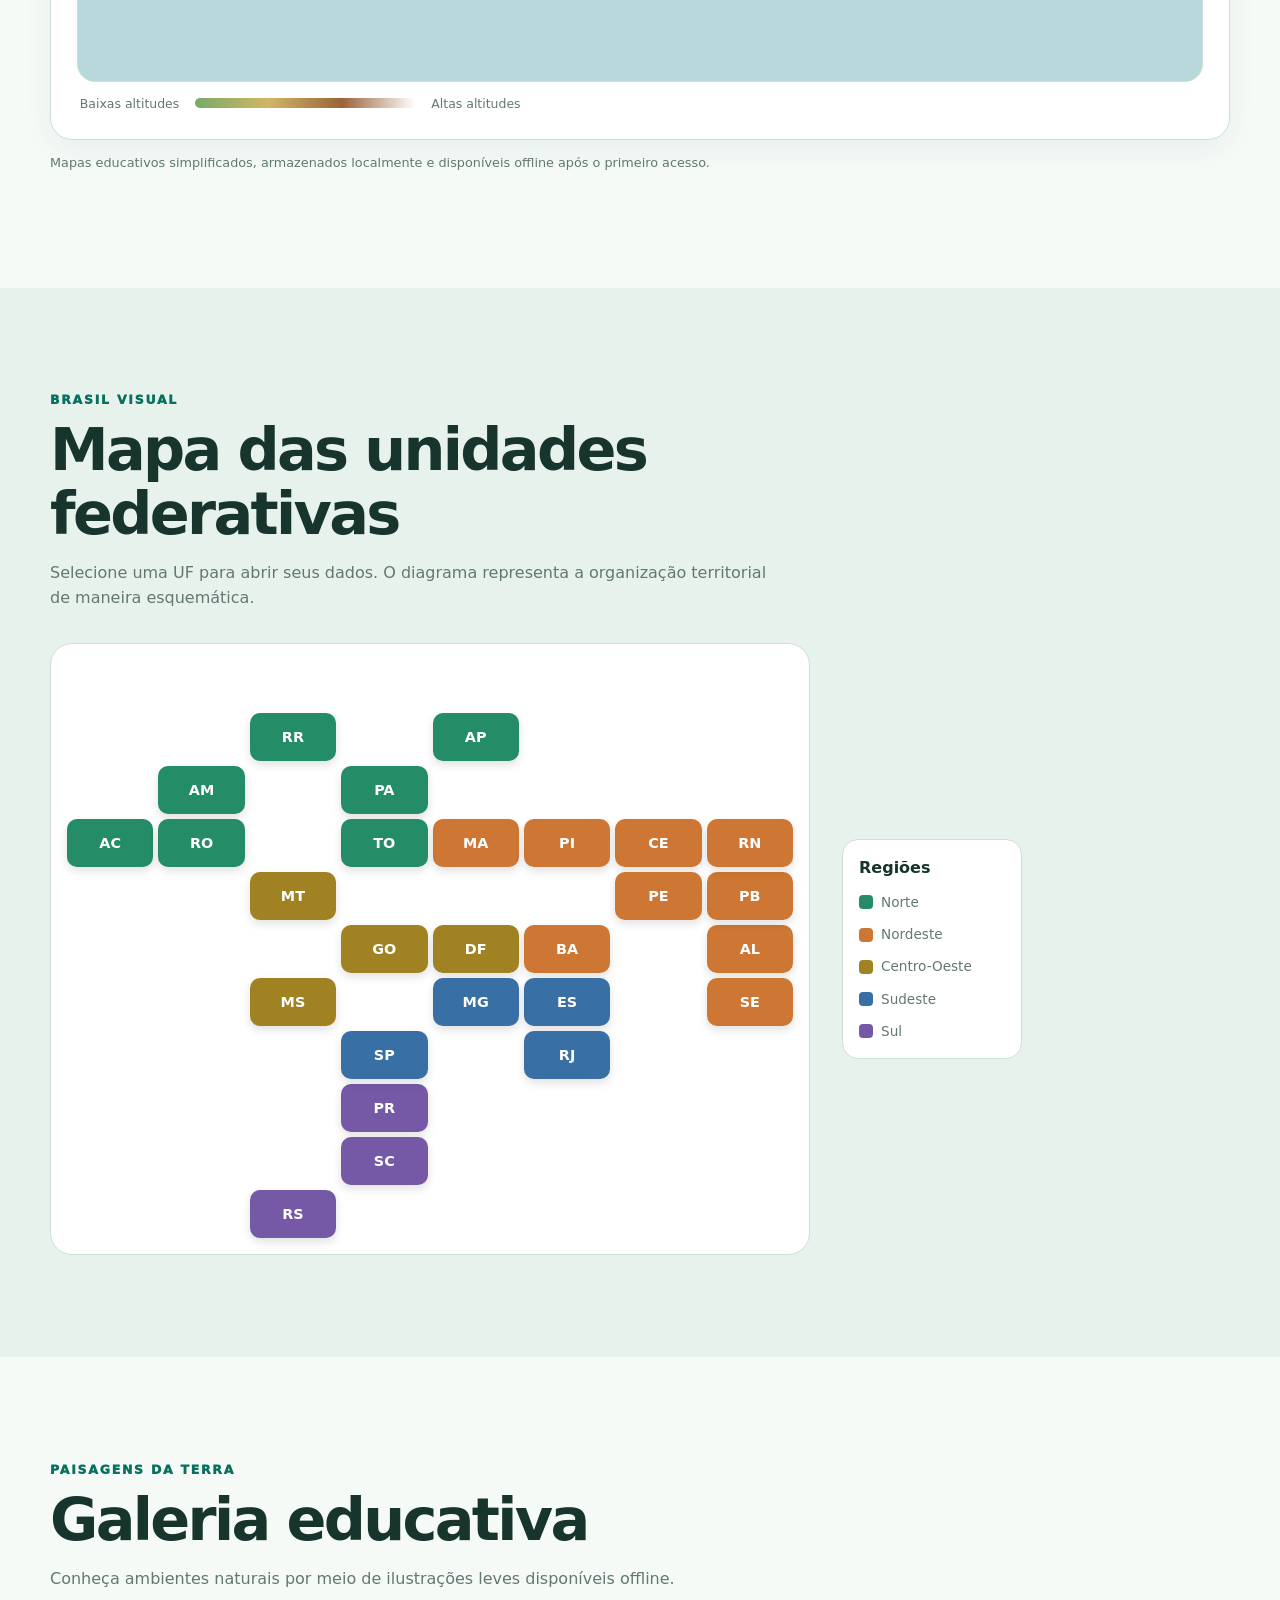
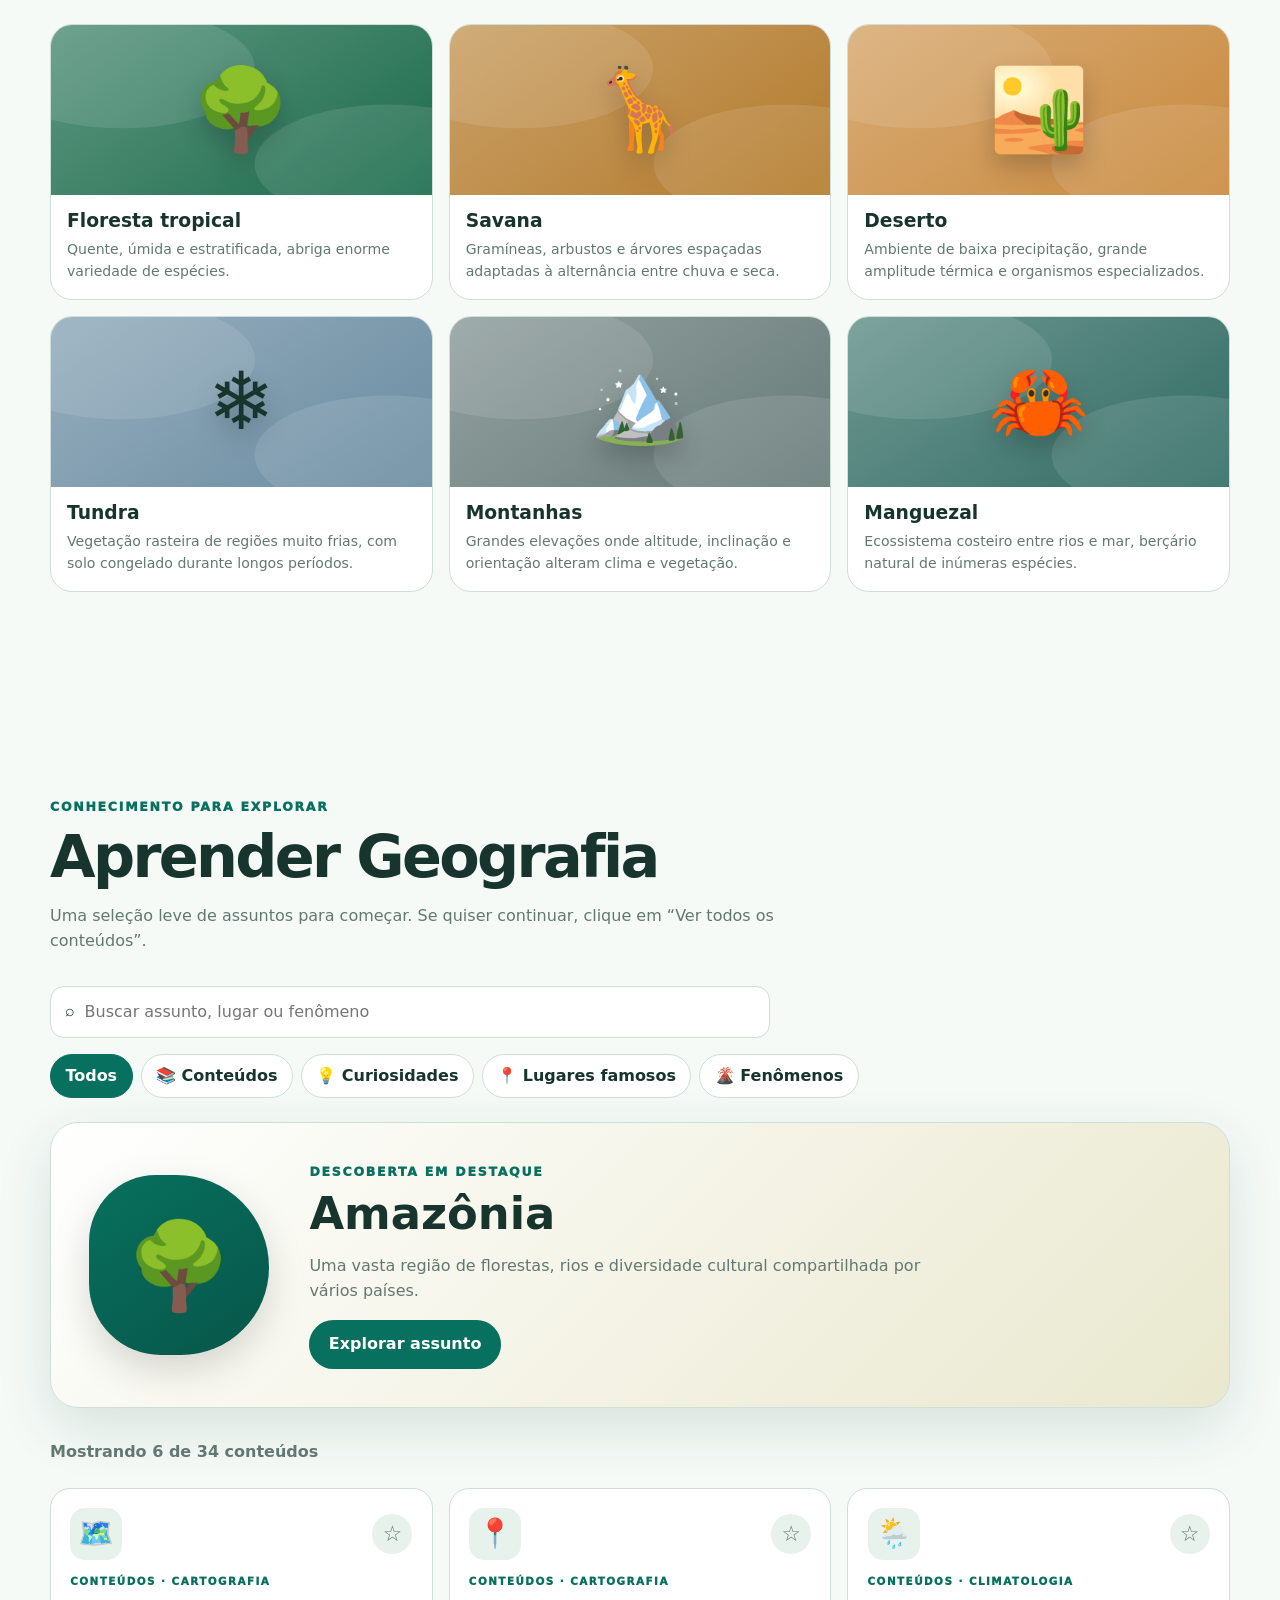
==== commit 606bd861: "remoção de estados brasileiros duplificados" ====
--- a/index.html
+++ b/index.html
@@ -9,7 +9,7 @@
   <link rel="icon" href="./assets/icons/icon.svg" type="image/svg+xml">
   <link rel="apple-touch-icon" href="./assets/icons/icon-192.png">
   <link rel="stylesheet" href="./assets/vendor/leaflet/leaflet.css">
-  <link rel="stylesheet" href="./styles.css?v=17">
+  <link rel="stylesheet" href="./styles.css?v=18">
   <title>GeoMundo — Atlas interativo</title>
 </head>
 <body>
@@ -18,7 +18,7 @@
     <div class="container nav-wrap">
       <a class="brand" href="#home"><img src="./assets/icons/icon.svg" alt="" width="40" height="40"><span>GeoMundo</span></a>
       <button id="menuButton" class="icon-button menu-button" aria-expanded="false" aria-controls="mainNav"><span aria-hidden="true">☰</span><span class="sr-only">Abrir menu</span></button>
-      <nav id="mainNav" class="main-nav" aria-label="Navegação principal"><a href="#mapa">Mapa</a><a href="#paises">Países</a><a href="#brasil">Brasil</a><a href="#globo3d">Globo 3D</a><a href="#sistema-solar">Sistema Solar</a><a href="#mapas-fisicos">Mapas físicos</a><a href="#aprender">Aprender</a><a href="#glossario">Glossário</a><a href="#comparar">Comparar</a><a href="#perfil">Perfil</a></nav>
+      <nav id="mainNav" class="main-nav" aria-label="Navegação principal"><a href="#mapa">Mapa</a><a href="#paises">Países</a><a href="#mapa-brasil">Brasil</a><a href="#globo3d">Globo 3D</a><a href="#sistema-solar">Sistema Solar</a><a href="#mapas-fisicos">Mapas físicos</a><a href="#aprender">Aprender</a><a href="#glossario">Glossário</a><a href="#comparar">Comparar</a><a href="#perfil">Perfil</a></nav>
       <button id="themeButton" class="icon-button" aria-label="Alternar tema">🌙</button>
       <button id="installButton" class="install-button" hidden>Instalar app</button>
     </div>
@@ -30,8 +30,6 @@
     <section id="mapa" class="section map-section"><div class="container"><div class="section-heading"><p class="eyebrow">Fronteiras do mundo</p><h2>Mapa-múndi interativo</h2><p>Clique ou toque em qualquer país para abrir sua ficha. Use o zoom para explorar pequenos territórios.</p></div><div class="map-toolbar"><label class="search"><span aria-hidden="true">⌕</span><input id="mapSearch" type="search" placeholder="Localizar país no mapa" autocomplete="off"></label><button id="resetMap" class="button secondary">Ver mundo inteiro</button></div><div id="worldMap" role="application" aria-label="Mapa interativo dos países do mundo"><div class="map-loading">Carregando fronteiras…</div></div><p class="map-note">O mapa e as fronteiras ficam disponíveis offline após o primeiro carregamento.</p></div></section>
 
     <section id="paises" class="section section-alt"><div class="container"><div class="section-heading"><p class="eyebrow">Atlas de países</p><h2>Conheça cada país</h2><p>Busque por nome, capital, continente, moeda ou idioma.</p></div><label class="search wide"><span aria-hidden="true">⌕</span><input id="countrySearch" type="search" placeholder="Ex.: Brasil, euro, português, Ásia"></label><div id="continentFilters" class="filters"><button class="chip active" data-continent="Todos">Todos</button><button class="chip" data-continent="África">África</button><button class="chip" data-continent="América">América</button><button class="chip" data-continent="Ásia">Ásia</button><button class="chip" data-continent="Europa">Europa</button><button class="chip" data-continent="Oceania">Oceania</button></div><div class="result-bar"><strong id="countryCount">Carregando…</strong><button id="toggleCountries" class="text-button">Ver todos</button></div><div id="countryGrid" class="country-grid" aria-live="polite"></div></div></section>
-
-    <section id="brasil" class="section"><div class="container"><div class="section-heading"><p class="eyebrow">Brasil em detalhes</p><h2>26 estados e Distrito Federal</h2><p>Explore capitais, população, área, clima, relevo, biomas e curiosidades.</p></div><label class="search wide"><span aria-hidden="true">⌕</span><input id="stateSearch" type="search" placeholder="Buscar estado, sigla, capital ou região"></label><div id="regionFilters" class="filters"><button class="chip active" data-region="Todas">Todas</button><button class="chip" data-region="Norte">Norte</button><button class="chip" data-region="Nordeste">Nordeste</button><button class="chip" data-region="Centro-Oeste">Centro-Oeste</button><button class="chip" data-region="Sudeste">Sudeste</button><button class="chip" data-region="Sul">Sul</button></div><div id="stateGrid" class="state-grid"></div></div></section>
 
     <section id="comparar" class="section section-alt"><div class="container"><div class="section-heading"><p class="eyebrow">Lado a lado</p><h2>Compare territórios</h2><p>Analise diferenças de população, área, densidade e características geográficas.</p></div><div class="compare-tabs"><button class="tab active" data-type="countries">Países</button><button class="tab" data-type="states">Estados</button></div><div class="compare-picker"><label>Território A<select id="compareA"></select></label><span aria-hidden="true">×</span><label>Território B<select id="compareB"></select></label></div><div id="compareResult" class="compare-result"></div></div></section>
 
@@ -63,7 +61,7 @@
   <div id="updateNotice" class="update-notice" hidden role="status"><div><strong>Nova versão disponível</strong><span>Atualize para receber as novidades.</span></div><button id="updateButton" class="button primary">Atualizar agora</button><button id="dismissUpdate" class="icon-button" aria-label="Fechar aviso">×</button></div>
   <footer><div class="container footer-wrap"><a class="brand" href="#home"><img src="./assets/icons/icon.svg" alt="" width="34"><span>GeoMundo</span></a><p>Atlas educativo · PWA · <span id="year"></span></p></div></footer>
   <script src="./assets/vendor/leaflet/leaflet.js"></script>
-  <script src="./app.js?v=2" defer></script>
+  <script src="./app.js?v=3" defer></script>
   <script src="./addons.js?v=12" defer></script>
 </body>
 </html>
--- a/styles.css
+++ b/styles.css
@@ -2,10 +2,10 @@
 [data-theme="dark"]{--bg:#0d1c18;--surface:#162a24;--soft:#1d352e;--text:#edf8f4;--muted:#a9bfb7;--primary:#45c7a8;--primary-dark:#32aa8e;--accent:#ffd16b;--border:#2d4940;--shadow:0 20px 55px rgba(0,0,0,.32);color-scheme:dark}
 *{box-sizing:border-box}html{scroll-behavior:smooth}body{margin:0;background:var(--bg);color:var(--text);font:16px/1.55 Inter,ui-sans-serif,system-ui,-apple-system,"Segoe UI",sans-serif}button,input,select{font:inherit}button{color:inherit}img{display:block;max-width:100%}a{color:inherit}.container{width:min(calc(100% - 2rem),var(--max));margin:auto}.sr-only{position:absolute;width:1px;height:1px;margin:-1px;overflow:hidden;clip:rect(0,0,0,0)}.skip-link{position:fixed;top:-100px;left:1rem;z-index:999;padding:.7rem 1rem;background:var(--surface)}.skip-link:focus{top:1rem}.site-header{position:sticky;top:0;z-index:500;border-bottom:1px solid var(--border);background:color-mix(in srgb,var(--bg) 90%,transparent);backdrop-filter:blur(15px)}.nav-wrap{min-height:72px;display:flex;align-items:center;gap:.8rem}.brand{display:flex;align-items:center;gap:.6rem;text-decoration:none;font-weight:900}.main-nav{display:flex;gap:1.2rem;margin-left:auto}.main-nav a{text-decoration:none;color:var(--muted);font-weight:750;font-size:.92rem}.main-nav a:hover,.main-nav a:focus{color:var(--primary)}.icon-button{display:grid;place-items:center;width:42px;height:42px;border:1px solid var(--border);border-radius:50%;background:var(--surface);cursor:pointer}.menu-button{display:none}.install-button{padding:.65rem 1rem;border:0;border-radius:99px;background:var(--text);color:var(--bg);font-weight:850;cursor:pointer}
 .hero{padding:clamp(4rem,9vw,7rem) 0}.hero-grid{display:grid;grid-template-columns:1.06fr .94fr;gap:clamp(2rem,7vw,6rem);align-items:center}.eyebrow{margin:0 0 .55rem;color:var(--primary);font-size:.78rem;font-weight:950;letter-spacing:.14em;text-transform:uppercase}h1,h2,h3{line-height:1.08;margin-top:0}h1{max-width:10ch;margin-bottom:1.1rem;font-size:clamp(3rem,7vw,5.7rem);letter-spacing:-.06em}h2{margin-bottom:.8rem;font-size:clamp(2rem,4.6vw,3.7rem);letter-spacing:-.045em}.hero-text{max-width:60ch;color:var(--muted);font-size:1.08rem}.actions{display:flex;flex-wrap:wrap;gap:.7rem;margin:1.8rem 0}.button{display:inline-flex;align-items:center;justify-content:center;min-height:48px;padding:.7rem 1.15rem;border:1px solid transparent;border-radius:99px;font-weight:850;text-decoration:none;cursor:pointer}.button.primary{background:var(--primary);color:#fff}.button.primary:hover{background:var(--primary-dark)}.button.secondary{border-color:var(--border);background:var(--surface)}.stats{display:flex;gap:2rem;padding:0;margin:2rem 0 0;list-style:none}.stats li{display:grid}.stats strong{font-size:1.25rem}.stats span{color:var(--muted);font-size:.82rem}.hero-panel{min-height:420px;display:flex;flex-direction:column;align-items:center;justify-content:center;padding:2rem;text-align:center;border:1px solid var(--border);border-radius:42% 58% 60% 40%/45% 40% 60% 55%;background:radial-gradient(circle at 50% 35%,var(--surface),var(--soft));box-shadow:var(--shadow)}.globe{font-size:8rem;filter:drop-shadow(0 24px 20px rgba(5,79,62,.2))}.hero-panel strong{font-size:1.5rem}.hero-panel p{max-width:30ch;color:var(--muted)}.mini-tags{display:flex;gap:.5rem;flex-wrap:wrap;justify-content:center}.mini-tags span{padding:.4rem .65rem;border-radius:99px;background:var(--surface);font-size:.75rem;font-weight:800}
-.section{padding:clamp(4rem,8vw,7rem) 0}.section-alt{background:var(--soft)}.section-heading{max-width:740px;margin-bottom:2rem}.section-heading>p:last-child{color:var(--muted)}.map-section{padding-top:2rem}.map-toolbar{display:flex;gap:.7rem;justify-content:space-between;margin-bottom:1rem}.search{display:flex;align-items:center;gap:.45rem;width:min(100%,520px);padding:0 .9rem;border:1px solid var(--border);border-radius:14px;background:var(--surface)}.search.wide{width:min(100%,720px)}.search input{width:100%;height:50px;border:0;outline:0;background:transparent;color:var(--text)}#worldMap{height:min(68vh,650px);min-height:420px;border:1px solid var(--border);border-radius:var(--radius);background:#dbece7;box-shadow:var(--shadow);overflow:hidden}.map-loading{display:grid;place-items:center;height:100%;color:var(--muted)}.map-note{color:var(--muted);font-size:.8rem}.leaflet-container{font-family:inherit}.leaflet-control-zoom a{color:#17342d}.country-tooltip{font-weight:850}.filters{display:flex;flex-wrap:wrap;gap:.5rem;margin:1rem 0}.chip,.tab{padding:.55rem .9rem;border:1px solid var(--border);border-radius:99px;background:var(--surface);font-weight:800;cursor:pointer}.chip.active,.tab.active{border-color:var(--primary);background:var(--primary);color:#fff}.result-bar{display:flex;justify-content:space-between;align-items:center;margin:1.4rem 0;color:var(--muted)}.text-button{border:0;background:none;color:var(--primary);font-weight:850;cursor:pointer}.country-grid{display:grid;grid-template-columns:repeat(3,1fr);gap:1rem}.country-card{position:relative;padding:1.25rem;text-align:left;border:1px solid var(--border);border-radius:var(--radius);background:var(--surface);box-shadow:0 7px 24px rgba(20,57,48,.05);cursor:pointer}.country-card:hover,.country-card:focus-within{transform:translateY(-3px);box-shadow:var(--shadow)}.country-card .flag{font-size:2.5rem}.country-card h3{margin:.55rem 0 .3rem}.country-card p{margin:.2rem 0;color:var(--muted);font-size:.88rem}.favorite-button{position:absolute;top:1rem;right:1rem;border:0;background:transparent;color:var(--accent);font-size:1.4rem;cursor:pointer}.state-grid{display:grid;grid-template-columns:repeat(3,1fr);gap:1rem}.state-card{display:flex;gap:.9rem;align-items:center;padding:1rem;text-align:left;border:1px solid var(--border);border-radius:17px;background:var(--surface);cursor:pointer}.state-card:hover{border-color:var(--primary);box-shadow:var(--shadow)}.state-code{display:grid;place-items:center;min-width:48px;height:48px;border-radius:14px;background:var(--soft);color:var(--primary);font-weight:950}.state-card h3{margin:0 0 .2rem;font-size:1rem}.state-card p{margin:0;color:var(--muted);font-size:.8rem}
+.section{padding:clamp(4rem,8vw,7rem) 0}.section-alt{background:var(--soft)}.section-heading{max-width:740px;margin-bottom:2rem}.section-heading>p:last-child{color:var(--muted)}.map-section{padding-top:2rem}.map-toolbar{display:flex;gap:.7rem;justify-content:space-between;margin-bottom:1rem}.search{display:flex;align-items:center;gap:.45rem;width:min(100%,520px);padding:0 .9rem;border:1px solid var(--border);border-radius:14px;background:var(--surface)}.search.wide{width:min(100%,720px)}.search input{width:100%;height:50px;border:0;outline:0;background:transparent;color:var(--text)}#worldMap{height:min(68vh,650px);min-height:420px;border:1px solid var(--border);border-radius:var(--radius);background:#dbece7;box-shadow:var(--shadow);overflow:hidden}.map-loading{display:grid;place-items:center;height:100%;color:var(--muted)}.map-note{color:var(--muted);font-size:.8rem}.leaflet-container{font-family:inherit}.leaflet-control-zoom a{color:#17342d}.country-tooltip{font-weight:850}.filters{display:flex;flex-wrap:wrap;gap:.5rem;margin:1rem 0}.chip,.tab{padding:.55rem .9rem;border:1px solid var(--border);border-radius:99px;background:var(--surface);font-weight:800;cursor:pointer}.chip.active,.tab.active{border-color:var(--primary);background:var(--primary);color:#fff}.result-bar{display:flex;justify-content:space-between;align-items:center;margin:1.4rem 0;color:var(--muted)}.text-button{border:0;background:none;color:var(--primary);font-weight:850;cursor:pointer}.country-grid{display:grid;grid-template-columns:repeat(3,1fr);gap:1rem}.country-card{position:relative;padding:1.25rem;text-align:left;border:1px solid var(--border);border-radius:var(--radius);background:var(--surface);box-shadow:0 7px 24px rgba(20,57,48,.05);cursor:pointer}.country-card:hover,.country-card:focus-within{transform:translateY(-3px);box-shadow:var(--shadow)}.country-card .flag{font-size:2.5rem}.country-card h3{margin:.55rem 0 .3rem}.country-card p{margin:.2rem 0;color:var(--muted);font-size:.88rem}.favorite-button{position:absolute;top:1rem;right:1rem;border:0;background:transparent;color:var(--accent);font-size:1.4rem;cursor:pointer}
 .compare-tabs{display:flex;gap:.5rem;margin-bottom:1rem}.compare-picker{display:grid;grid-template-columns:1fr auto 1fr;gap:1rem;align-items:end}.compare-picker label{display:grid;gap:.4rem;color:var(--muted);font-weight:800}.compare-picker select{min-height:52px;padding:.7rem;border:1px solid var(--border);border-radius:14px;background:var(--surface);color:var(--text)}.compare-picker>span{padding-bottom:.65rem;color:var(--muted);font-size:1.5rem;font-weight:950}.compare-result{display:grid;grid-template-columns:1fr 1fr;gap:1rem;margin-top:1rem}.compare-column{padding:1.3rem;border:1px solid var(--border);border-radius:var(--radius);background:var(--surface)}.compare-column h3{display:flex;gap:.6rem;align-items:center;font-size:1.4rem}.compare-column h3 span{font-size:2rem}.data-list{display:grid;gap:.65rem}.data-row{display:flex;justify-content:space-between;gap:1rem;padding-bottom:.65rem;border-bottom:1px solid var(--border)}.data-row span{color:var(--muted)}.data-row strong{text-align:right}.profile-layout{display:grid;grid-template-columns:.7fr 1.3fr;gap:1rem}.profile-card,.favorites-card{padding:1.4rem;border:1px solid var(--border);border-radius:var(--radius);background:var(--surface)}.profile-card{display:flex;gap:1rem;align-items:center}.avatar{display:grid;place-items:center;min-width:58px;height:58px;border-radius:50%;background:var(--soft);font-size:1.8rem}.profile-card label{display:block;font-size:.8rem;color:var(--muted)}.profile-card input{max-width:100%;border:0;border-bottom:1px dashed var(--border);background:transparent;color:var(--text);font-size:1.15rem;font-weight:900}.profile-card p{margin:.4rem 0 0;color:var(--muted);font-size:.82rem}.favorites-title{display:flex;justify-content:space-between}.favorites-title strong{display:grid;place-items:center;width:34px;height:34px;border-radius:50%;background:var(--soft)}.favorite-list{display:flex;flex-wrap:wrap;gap:.5rem}.favorite-pill{padding:.55rem .8rem;border:0;border-radius:99px;background:var(--soft);cursor:pointer}.empty{color:var(--muted)}dialog{width:min(700px,calc(100% - 2rem));max-height:88vh;padding:0;border:0;border-radius:24px;background:var(--surface);color:var(--text);box-shadow:var(--shadow)}dialog::backdrop{background:rgba(3,20,16,.72);backdrop-filter:blur(5px)}.dialog-close{position:sticky;top:1rem;float:right;z-index:2;width:42px;height:42px;margin:1rem;border:0;border-radius:50%;background:var(--soft);font-size:1.5rem;cursor:pointer}.detail-body{padding:2rem}.detail-hero{display:flex;align-items:center;gap:1rem}.detail-flag{font-size:4rem}.detail-hero h2{font-size:2.4rem}.detail-hero p{margin:0;color:var(--muted)}.detail-grid{display:grid;grid-template-columns:1fr 1fr;gap:.8rem;margin-top:1.5rem}.detail-item{padding:1rem;border-radius:14px;background:var(--soft)}.detail-item span{display:block;color:var(--muted);font-size:.78rem}.curiosity{padding:1rem;margin-top:1rem;border-left:4px solid var(--accent);background:var(--soft)}footer{padding:2.5rem 0;border-top:1px solid var(--border)}.footer-wrap{display:flex;justify-content:space-between;align-items:center;color:var(--muted)}
-@media(max-width:900px){.menu-button{display:grid;margin-left:auto}.main-nav{position:absolute;inset:72px 1rem auto;display:none;flex-direction:column;padding:1rem;border:1px solid var(--border);border-radius:18px;background:var(--surface);box-shadow:var(--shadow)}.main-nav.open{display:flex}.hero-grid,.profile-layout{grid-template-columns:1fr}.hero-panel{min-height:350px}.country-grid,.state-grid{grid-template-columns:repeat(2,1fr)}}
-@media(max-width:600px){.install-button{display:none!important}.hero{padding-top:3rem}.hero-panel{min-height:300px}.globe{font-size:6rem}.map-toolbar{display:grid}.map-toolbar .search{width:100%}#worldMap{height:62vh;min-height:390px}.country-grid,.state-grid,.compare-result,.detail-grid{grid-template-columns:1fr}.compare-picker{grid-template-columns:1fr}.compare-picker>span{text-align:center;padding:0}.stats{gap:.6rem;justify-content:space-between}.profile-card{align-items:flex-start}.footer-wrap{display:grid;gap:1rem}h1{font-size:clamp(2.8rem,15vw,4rem)}}
+@media(max-width:900px){.menu-button{display:grid;margin-left:auto}.main-nav{position:absolute;inset:72px 1rem auto;display:none;flex-direction:column;padding:1rem;border:1px solid var(--border);border-radius:18px;background:var(--surface);box-shadow:var(--shadow)}.main-nav.open{display:flex}.hero-grid,.profile-layout{grid-template-columns:1fr}.hero-panel{min-height:350px}.country-grid{grid-template-columns:repeat(2,1fr)}}
+@media(max-width:600px){.install-button{display:none!important}.hero{padding-top:3rem}.hero-panel{min-height:300px}.globe{font-size:6rem}.map-toolbar{display:grid}.map-toolbar .search{width:100%}#worldMap{height:62vh;min-height:390px}.country-grid,.compare-result,.detail-grid{grid-template-columns:1fr}.compare-picker{grid-template-columns:1fr}.compare-picker>span{text-align:center;padding:0}.stats{gap:.6rem;justify-content:space-between}.profile-card{align-items:flex-start}.footer-wrap{display:grid;gap:1rem}h1{font-size:clamp(2.8rem,15vw,4rem)}}
 @media(prefers-reduced-motion:reduce){*{scroll-behavior:auto!important;transition:none!important}}
 .profile-layout>*{min-width:0}.profile-card>div:last-child{min-width:0}.profile-card input{width:100%}
 
